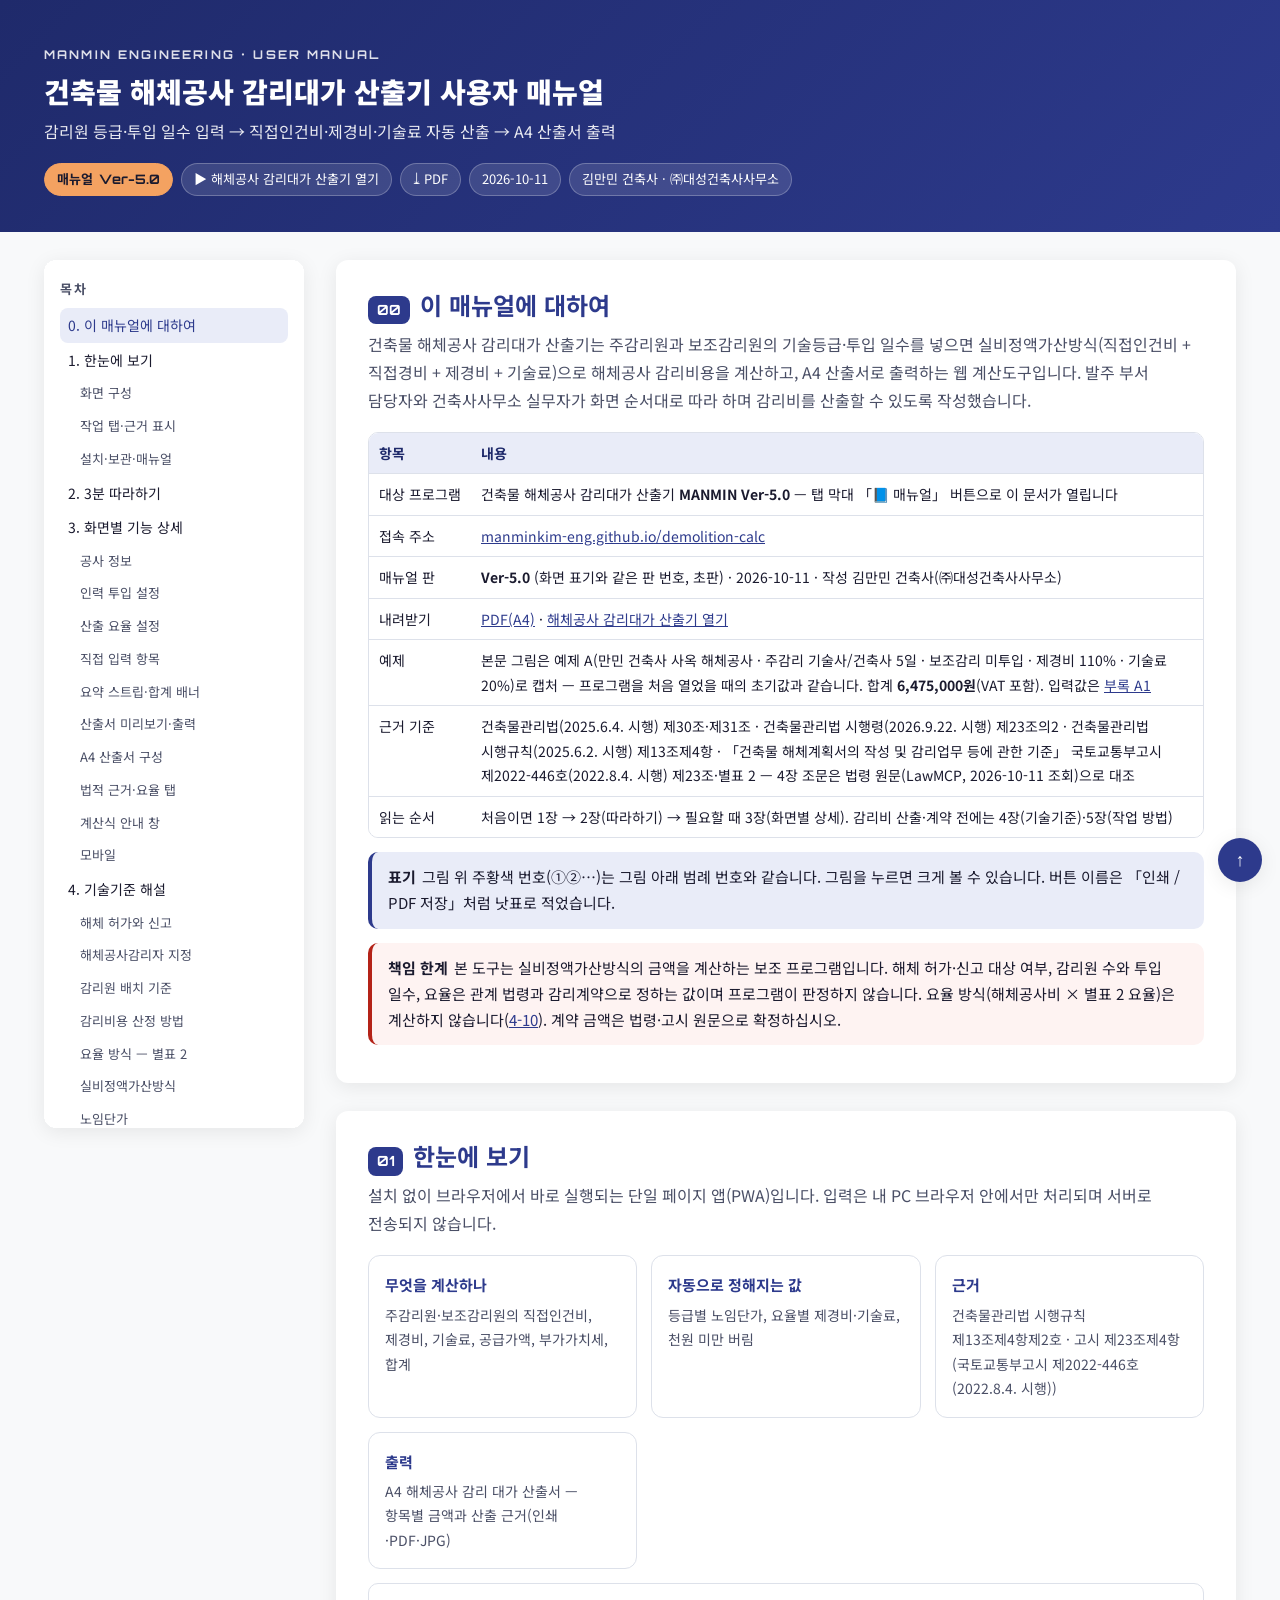
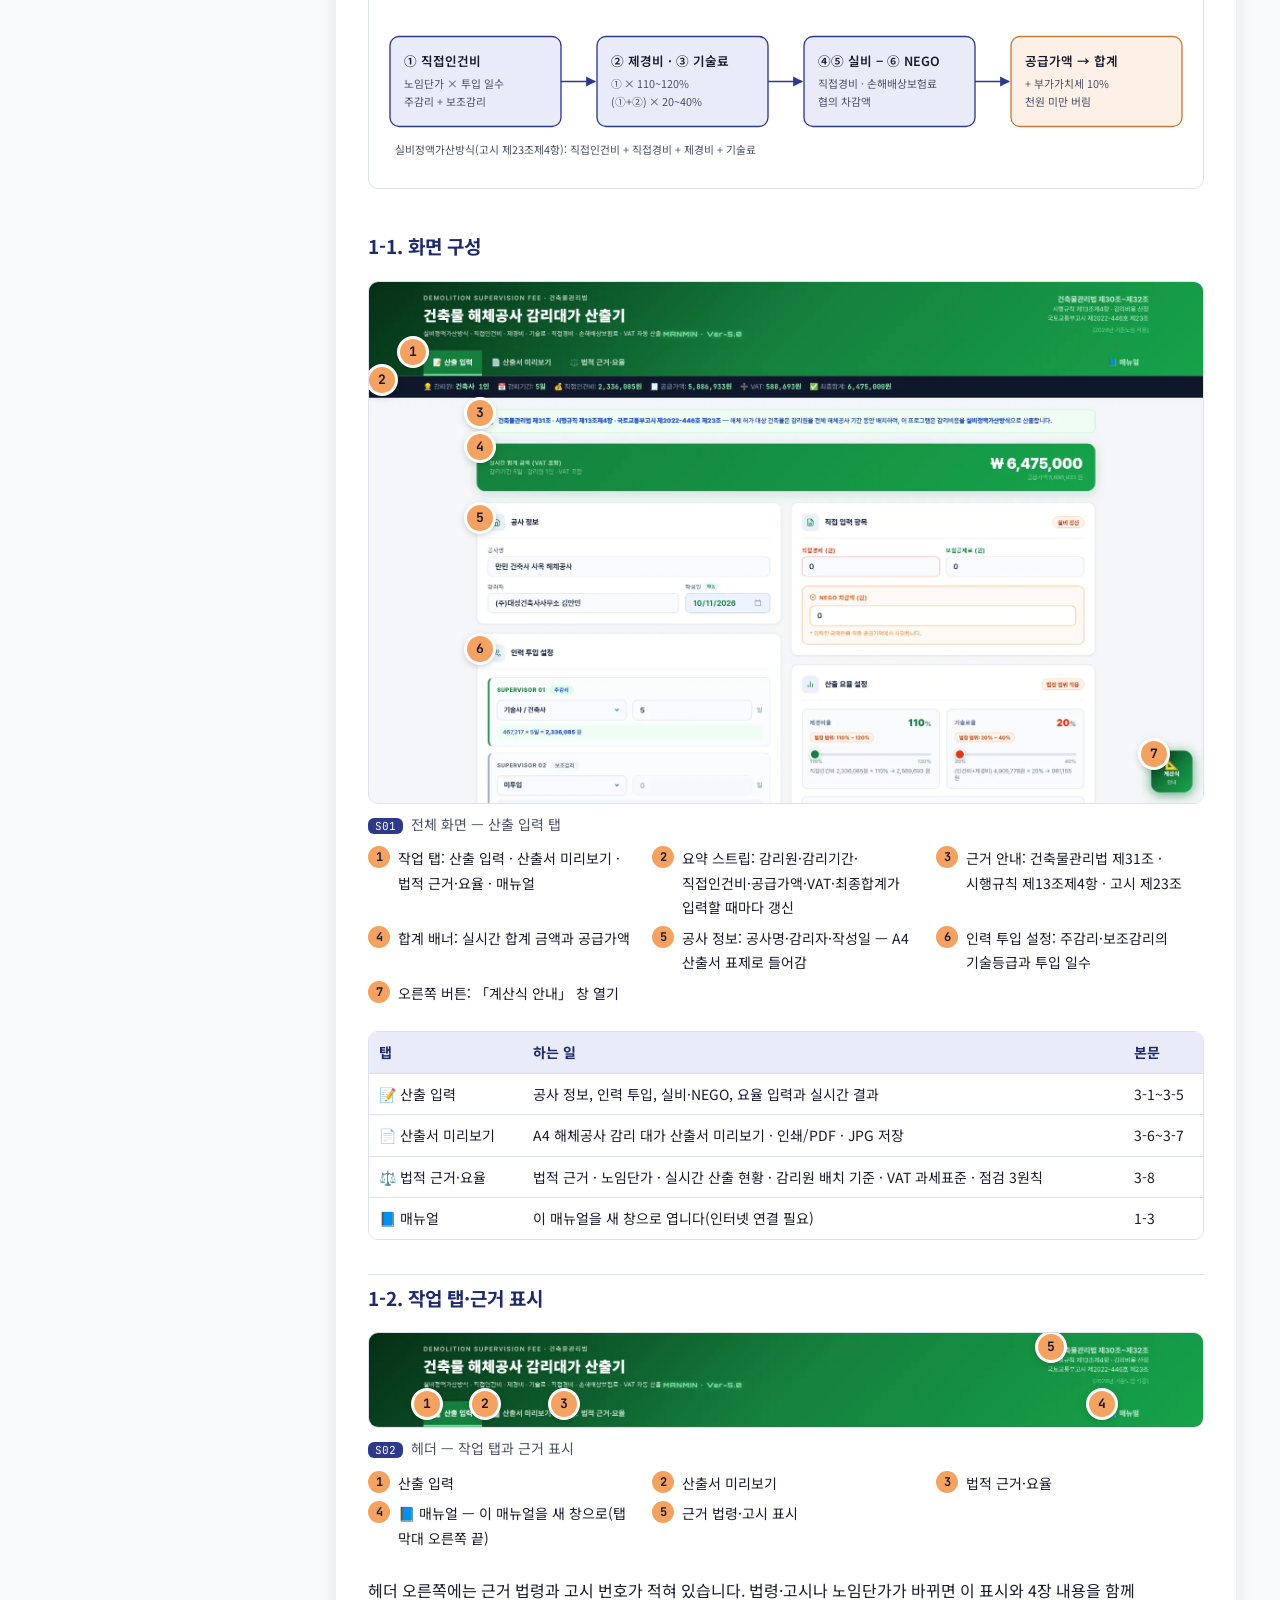
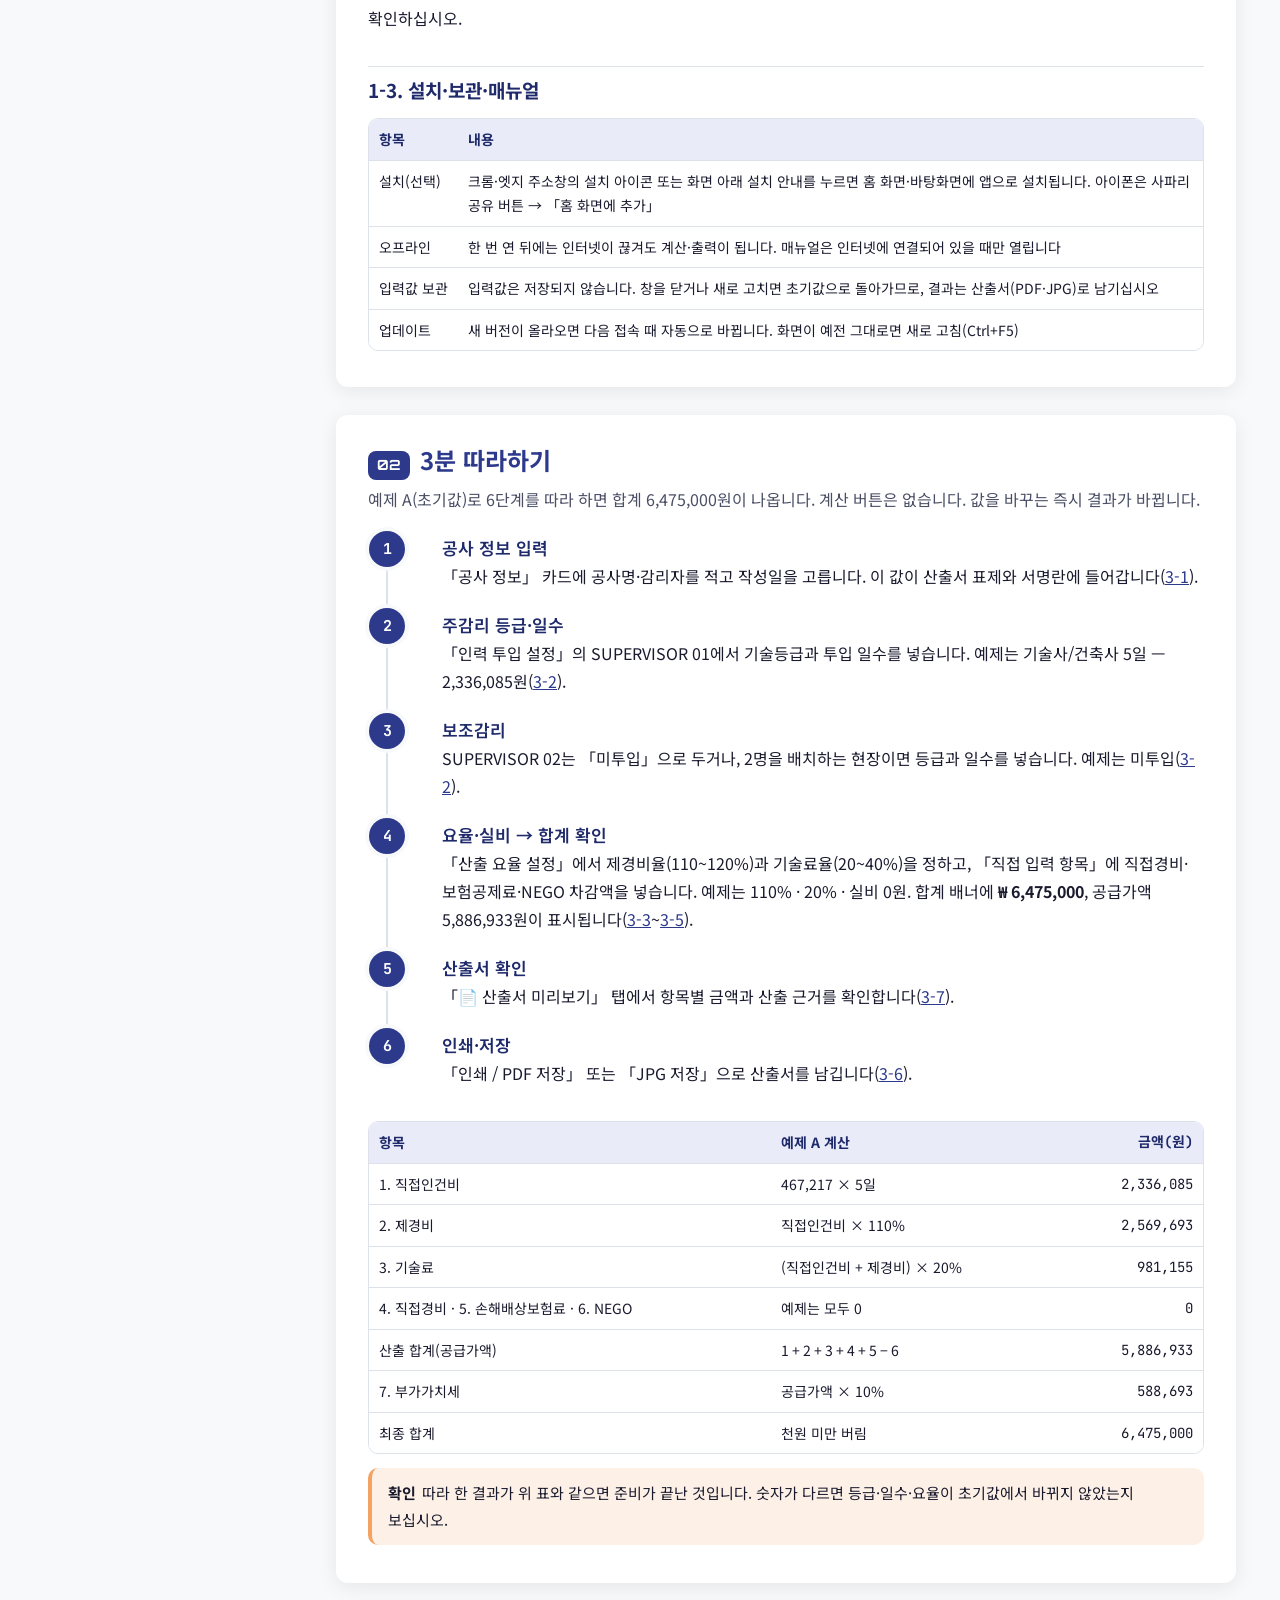
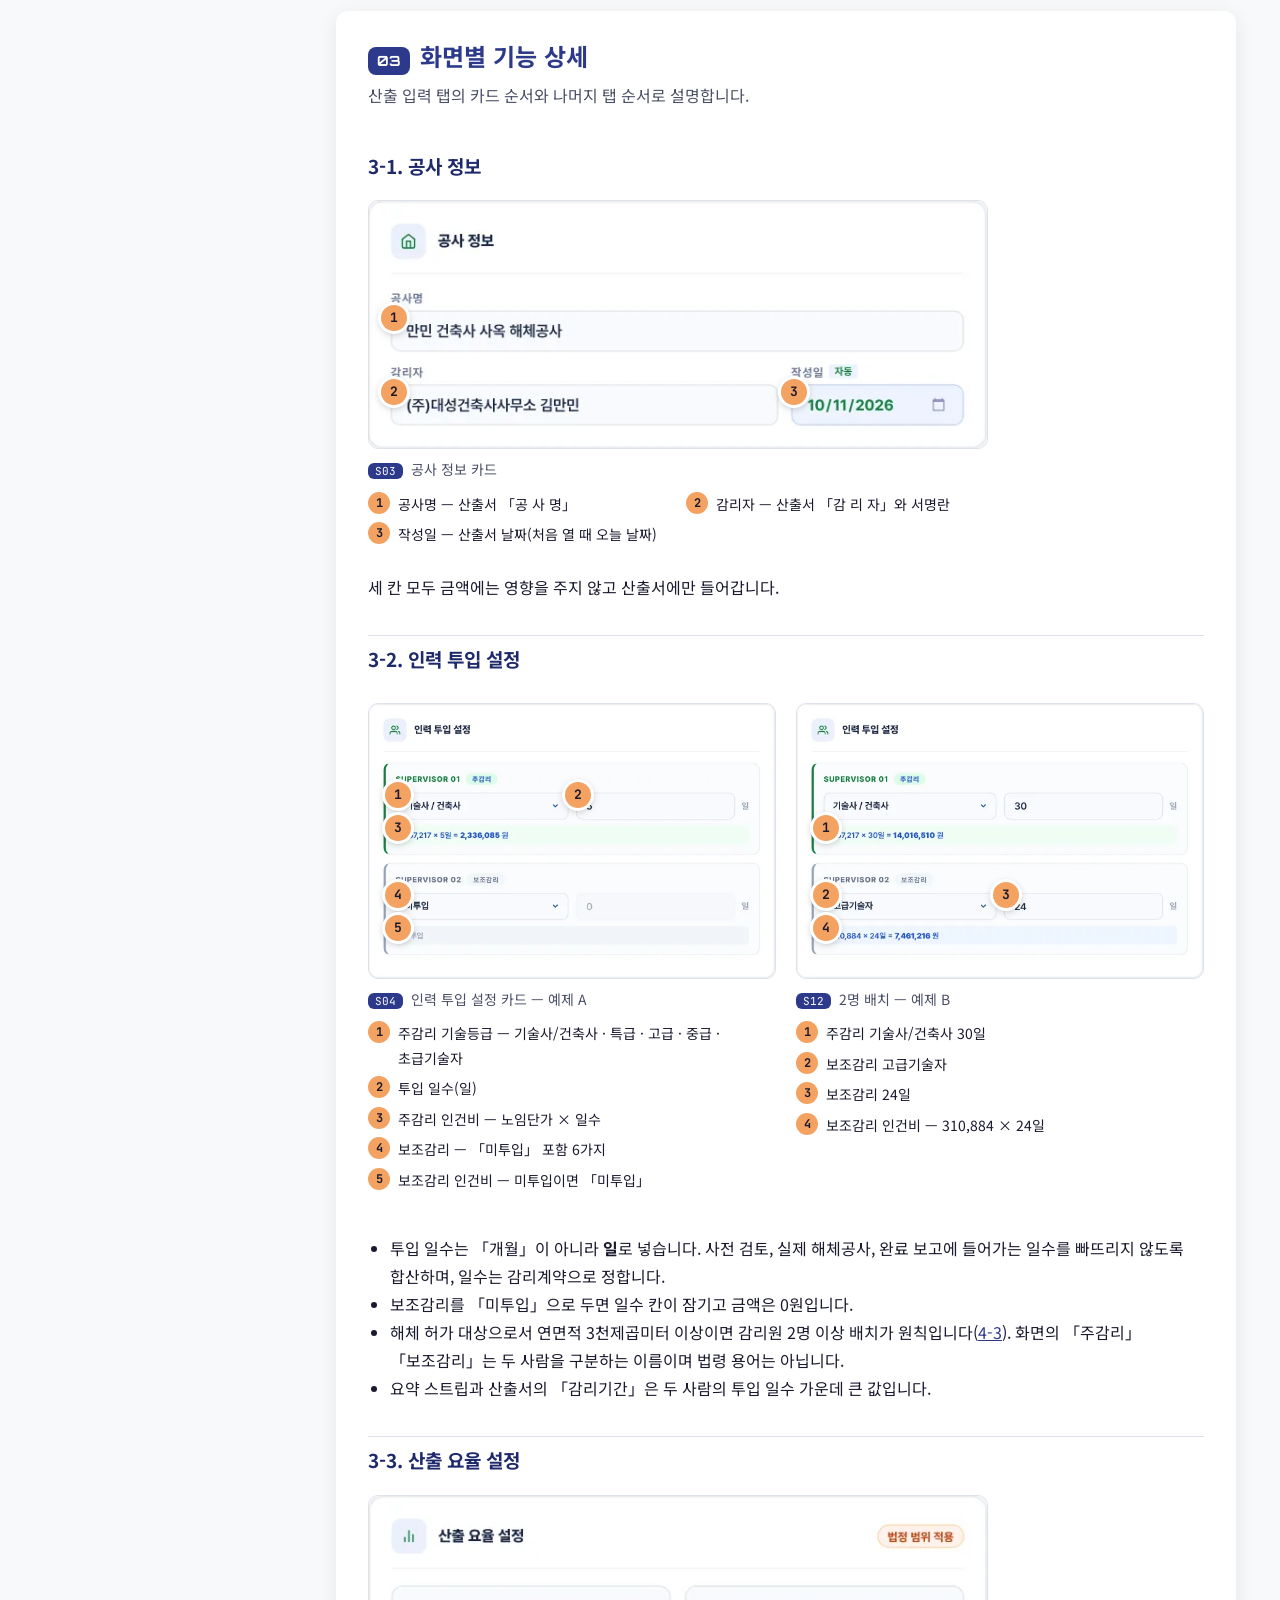
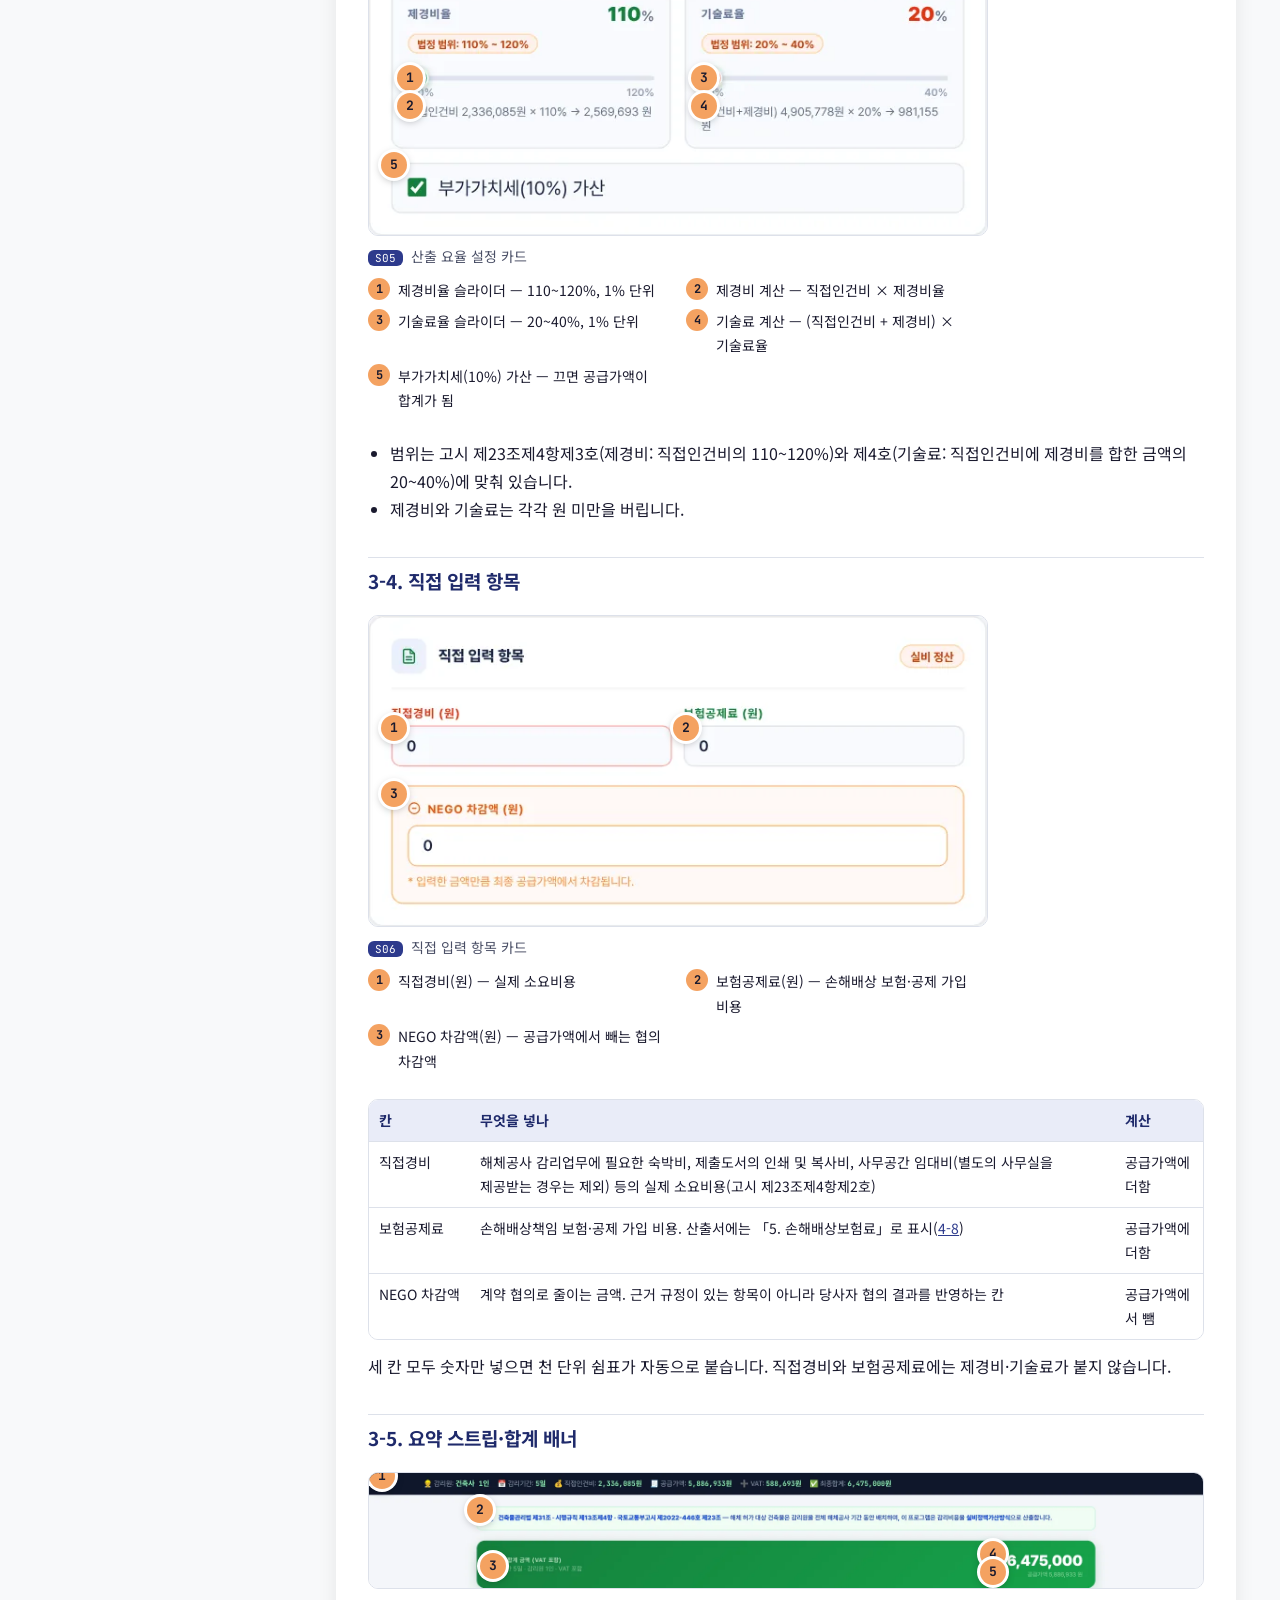
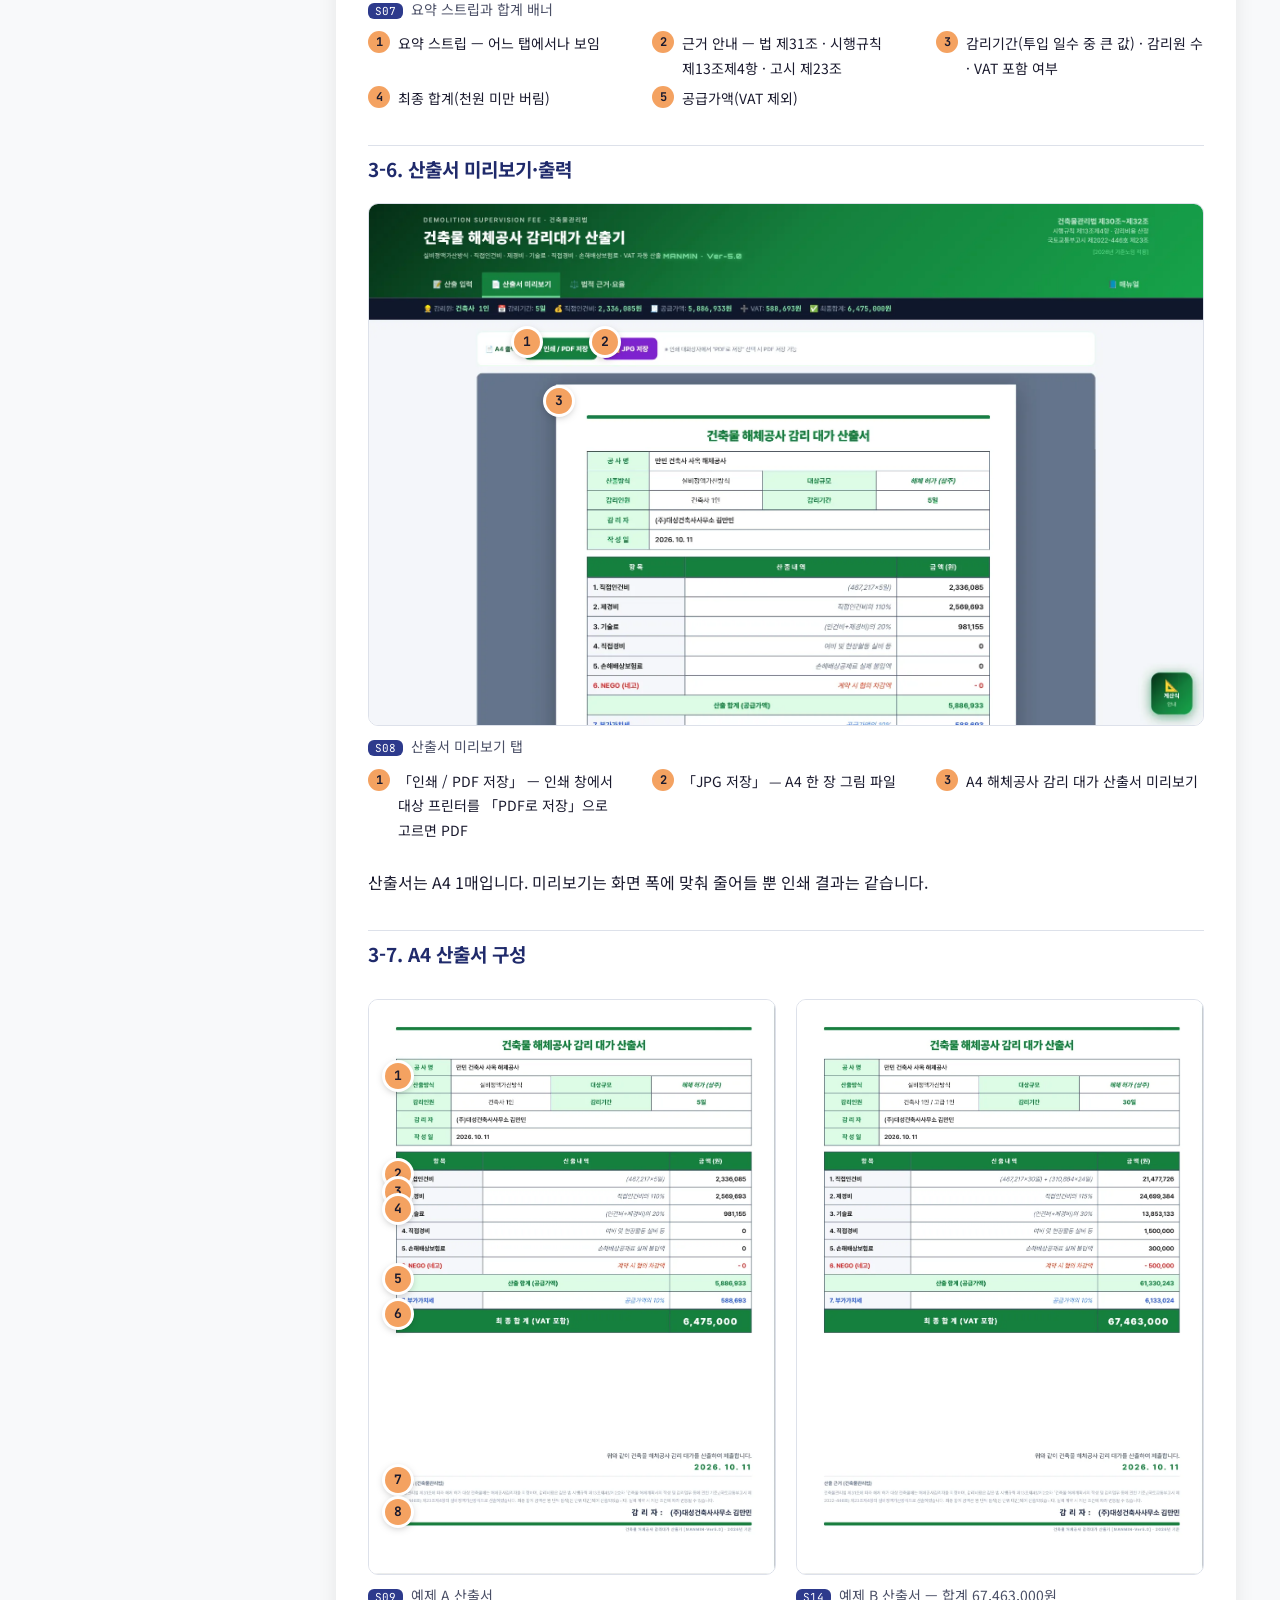
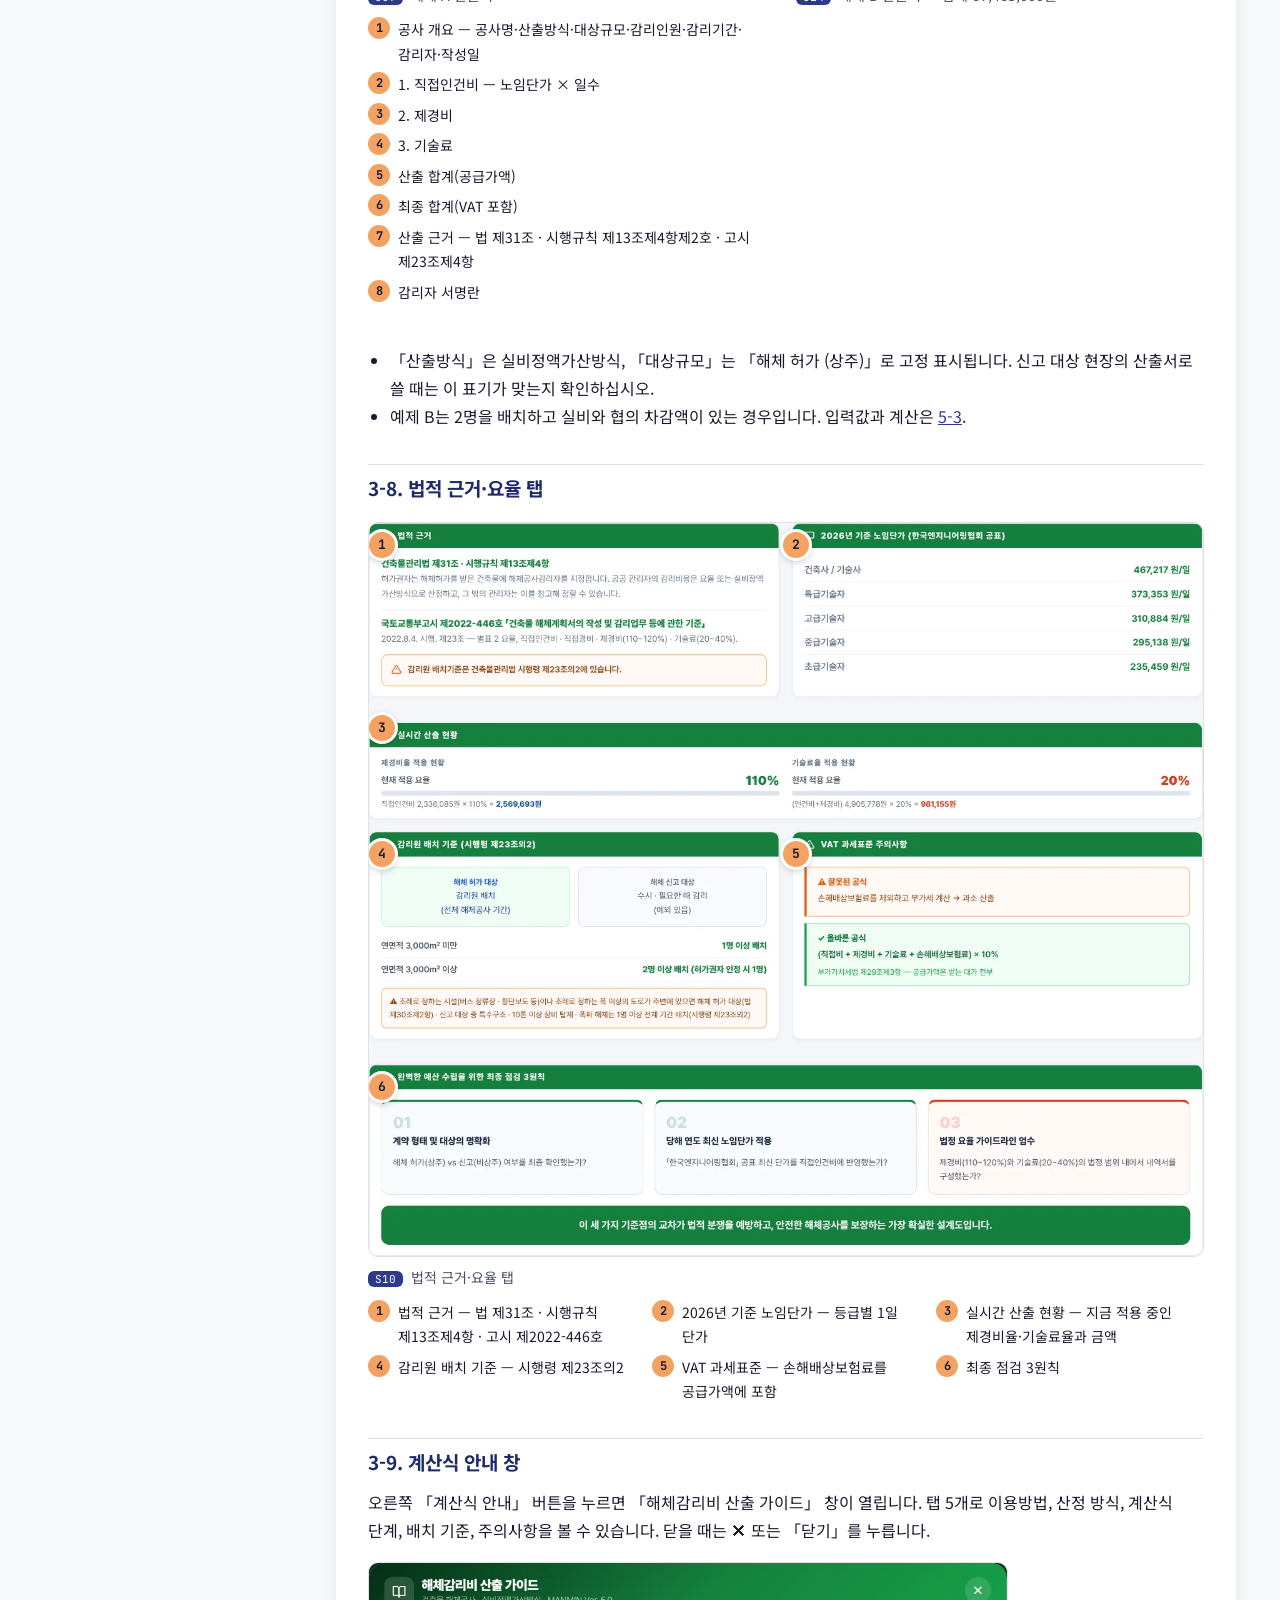
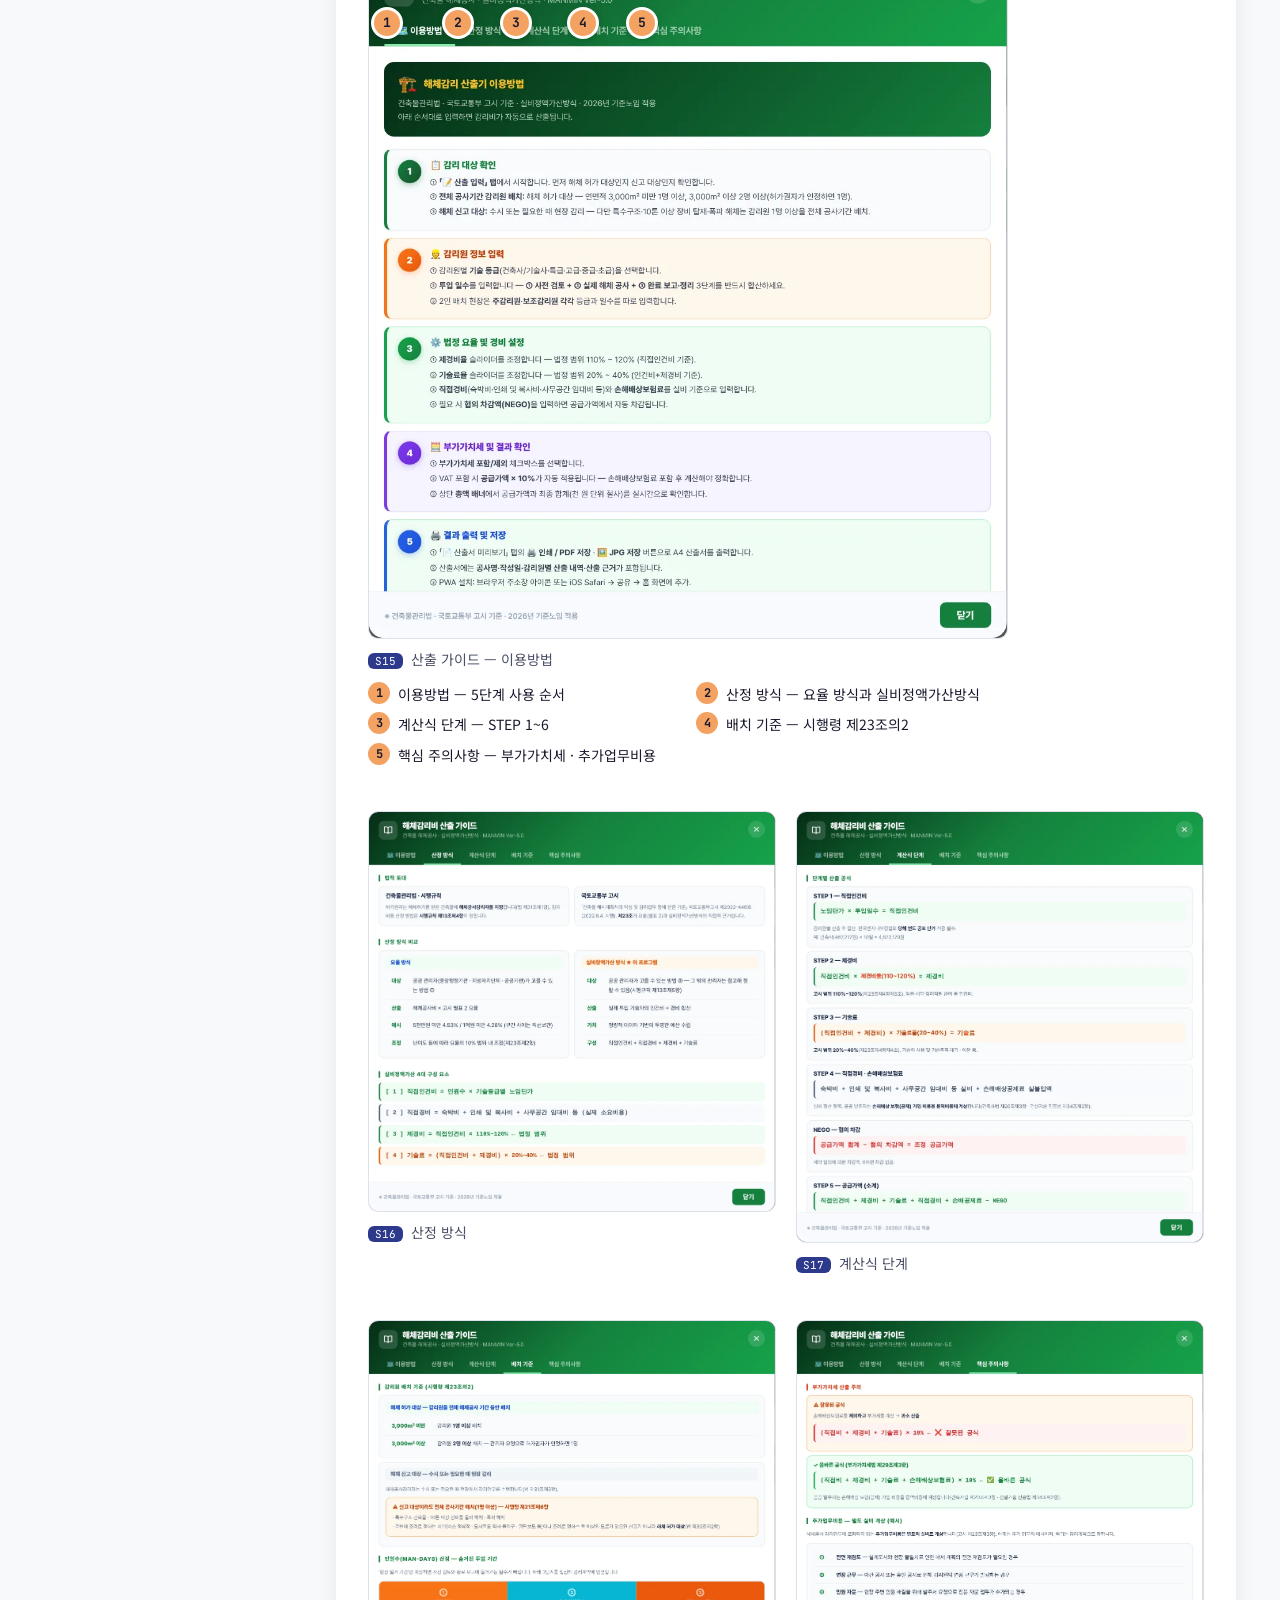
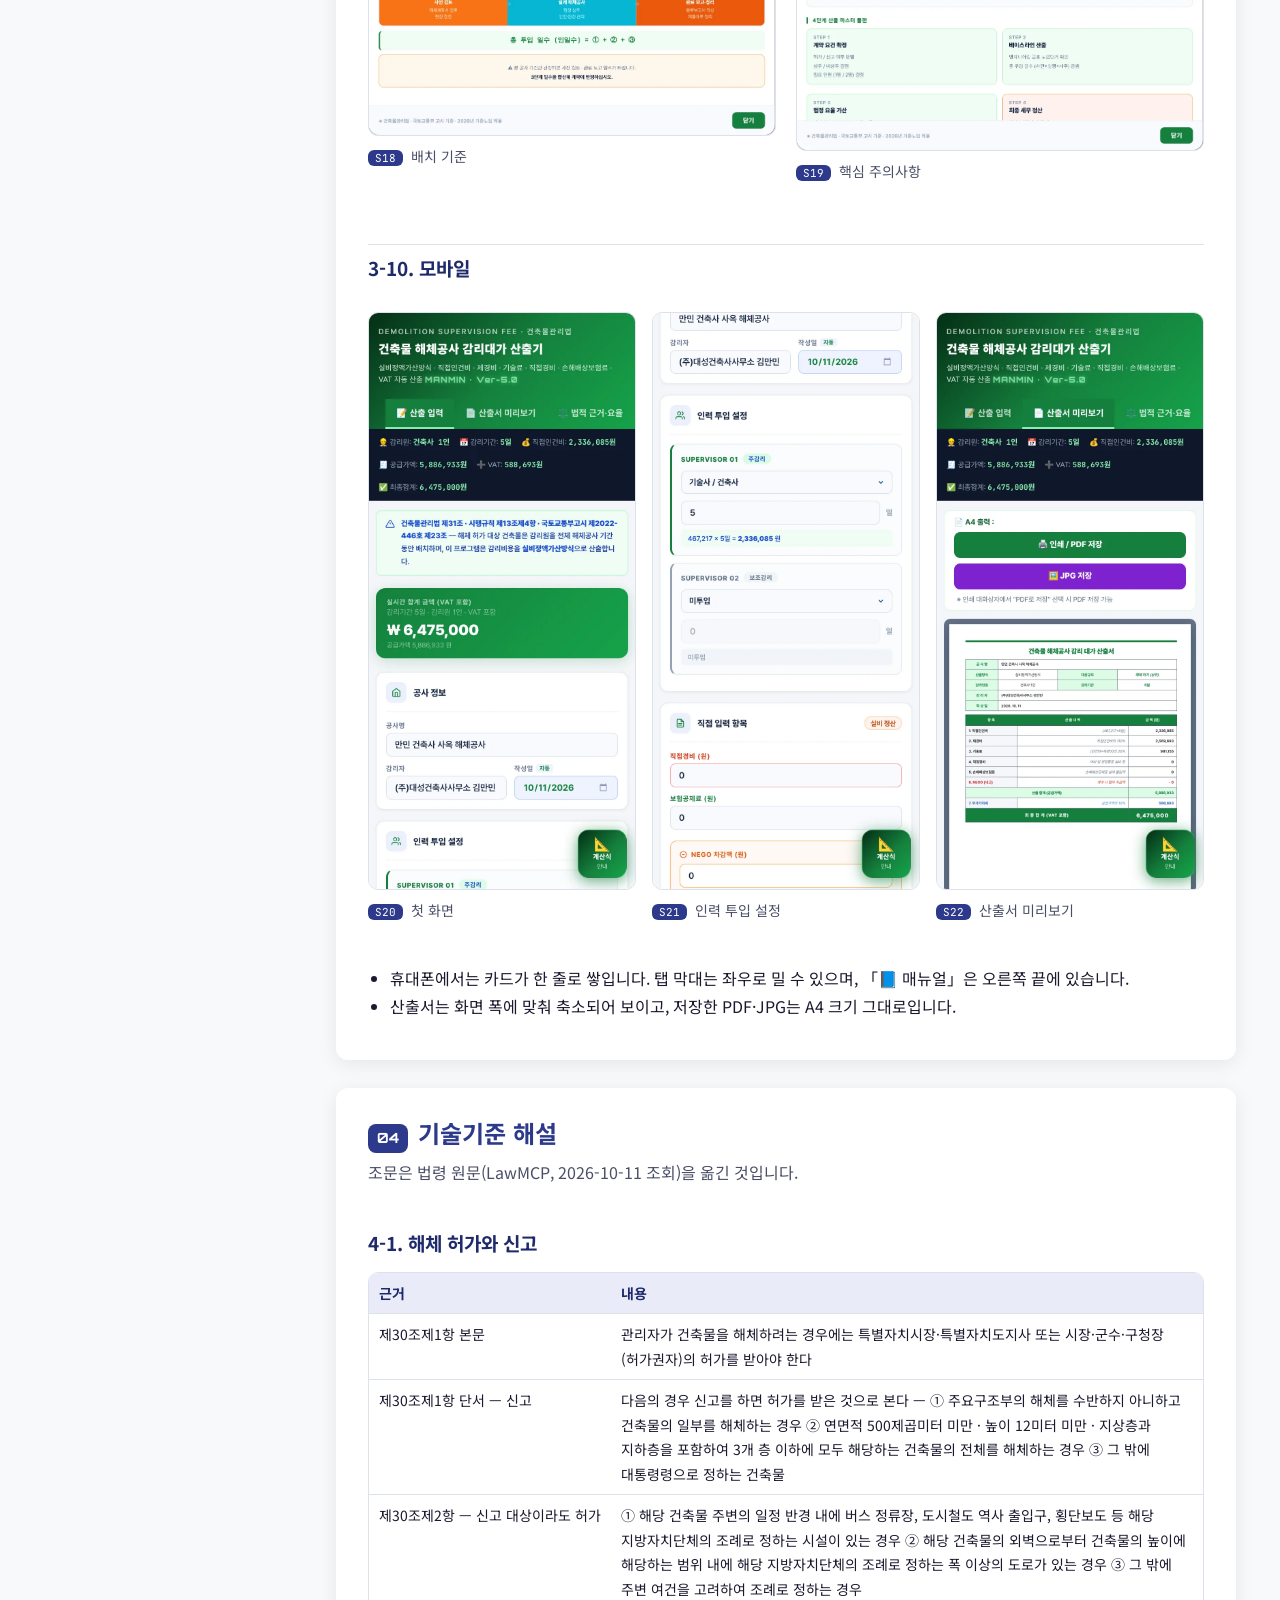
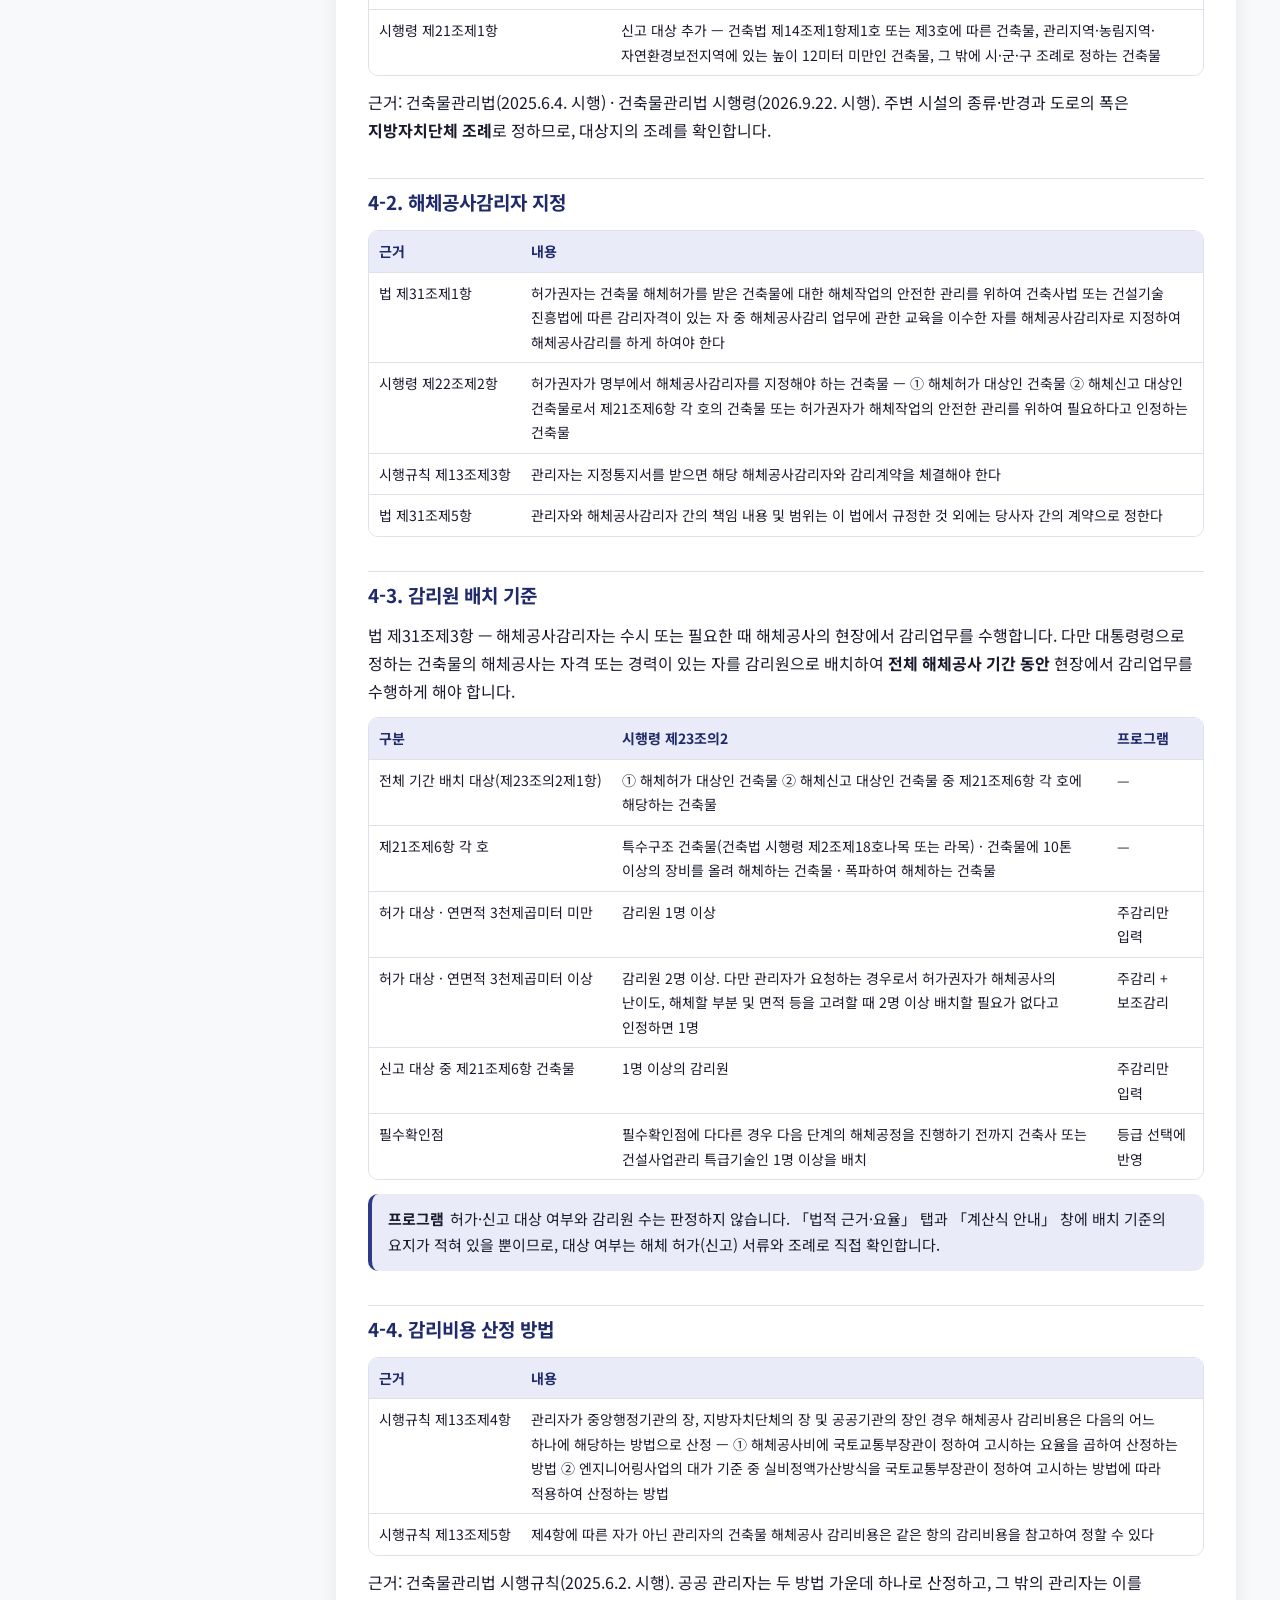
==== manual/index.html @ a41e83ce "v5.0.6: 사용자 매뉴얼 연결 · 근거 표기 정정 · 금액 정수 연산 - 탭 막대 「📘 매뉴얼」 버튼, manual/ (웹 · PDF 32쪽) 추가 - 근거 표기 정정: 감리원" ====
<!doctype html>
<html lang="ko"><head>
<meta charset="utf-8"><meta name="viewport" content="width=device-width,initial-scale=1">
<title>건축물 해체공사 감리대가 산출기 사용자 매뉴얼 Ver-5.0 · MANMIN</title>
<meta name="description" content="건축물 해체공사 감리대가 산출기 MANMIN Ver-5.0 사용자 매뉴얼 — 화면 기능, 기술기준(건축물관리법 제30조·제31조, 시행령 제23조의2, 시행규칙 제13조, 고시 제2022-446호 제23조 실비정액가산방식), 실무 작업 방법">
<meta name="author" content="김만민 건축사 · ㈜대성건축사사무소">
<link rel="preconnect" href="https://fonts.googleapis.com"><link rel="preconnect" href="https://fonts.gstatic.com" crossorigin>
<link rel="stylesheet" href="https://fonts.googleapis.com/css2?family=Noto+Sans+KR:wght@300;400;500;700;900&family=JetBrains+Mono:wght@400;600&family=Orbitron:wght@700;900&display=swap">
<link rel="stylesheet" href="./assets/fonts/manmin-fonts.css">
<style>
:root{
  --navy:#2D3A8C;--navy-d:#1F2A6B;--navy-l:#E9ECF8;--accent:#F4A261;--accent-d:#C97A3A;--accent-l:#FDF1E7;
  --bg:#F8F9FA;--card:#FFFFFF;--text:#1A1A2E;--text2:#4A4F66;--line:#DDE1EA;--ok:#0F766E;--ng:#B42318;
  --r:12px;--pad:24px;--shadow:0 4px 20px rgba(0,0,0,.08);
}
*{box-sizing:border-box}
html{scroll-behavior:smooth;-webkit-text-size-adjust:100%}
body{margin:0;background:var(--bg);color:var(--text);font-family:var(--font-sans);font-size:16px;line-height:1.75;word-break:keep-all;overflow-wrap:anywhere}
a{color:var(--navy)}a:hover{color:var(--accent-d)}
code,kbd,.mono{font-family:var(--font-mono);font-size:.9em}
code{background:var(--navy-l);color:var(--navy-d);padding:1px 6px;border-radius:5px}
kbd{border:1px solid var(--line);border-bottom-width:2px;border-radius:5px;padding:0 6px;background:#fff}
/* 상단 */
.top{background:linear-gradient(135deg,var(--navy-d),var(--navy));color:#fff}
.top-in{max-width:1240px;margin:0 auto;padding:44px 24px 36px}
.eyebrow{font-family:var(--font-brand);font-weight:700;font-size:12px;letter-spacing:.18em;opacity:.85}
.top h1{font-size:28px;font-weight:900;margin:8px 0 6px;line-height:1.35}
.top .sub{opacity:.9;margin:0}
.badges{display:flex;flex-wrap:wrap;gap:8px;margin-top:18px}
.badge{display:inline-flex;align-items:center;gap:6px;background:rgba(255,255,255,.12);border:1px solid rgba(255,255,255,.25);border-radius:999px;padding:4px 12px;font-size:13px}
a.badge{color:#fff;text-decoration:none}a.badge:hover{background:rgba(255,255,255,.24);color:#fff}
.badge.acc{background:var(--accent);border-color:var(--accent);color:#1A1A2E;font-weight:700}
/* 레이아웃 */
.wrap{max-width:1240px;margin:0 auto;padding:28px 24px 80px;display:grid;grid-template-columns:260px minmax(0,1fr);gap:32px}
nav.toc{position:sticky;top:16px;align-self:start;max-height:calc(100vh - 32px);overflow:auto;background:var(--card);border-radius:var(--r);box-shadow:var(--shadow);padding:18px 16px;font-size:14px}
nav.toc h2{font-size:13px;letter-spacing:.12em;color:var(--text2);margin:0 0 8px}
nav.toc ol{list-style:none;margin:0;padding:0}
nav.toc li a{display:block;padding:5px 8px;border-radius:8px;text-decoration:none;color:var(--text)}
nav.toc li a:hover,nav.toc li a.on{background:var(--navy-l);color:var(--navy)}
nav.toc li.sub a{padding-left:20px;font-size:13px;color:var(--text2)}
main{min-width:0}
section.ch{background:var(--card);border-radius:var(--r);box-shadow:var(--shadow);padding:var(--pad) calc(var(--pad) + 8px);margin-bottom:28px}
section.ch>h2{font-size:24px;font-weight:700;color:var(--navy);margin:0 0 4px;display:flex;align-items:baseline;gap:10px}
section.ch>h2 .n{font-family:var(--font-brand);font-weight:700;font-size:14px;color:#fff;background:var(--navy);border-radius:8px;padding:2px 9px}
section.ch>.lead{color:var(--text2);margin:0 0 18px}
h3{font-size:19px;color:var(--navy-d);margin:34px 0 10px;padding-top:6px;border-top:1px solid var(--line)}
h3:first-of-type{border-top:0}
h4{font-size:16px;margin:22px 0 8px}
p{margin:8px 0}
ul,ol{padding-left:22px}
.note,.tip,.warn{border-radius:10px;padding:12px 16px;margin:14px 0;font-size:15px}
.note{background:var(--navy-l);border-left:4px solid var(--navy)}
.tip{background:var(--accent-l);border-left:4px solid var(--accent)}
.warn{background:#FEF3F2;border-left:4px solid var(--ng)}
.note b:first-child,.tip b:first-child,.warn b:first-child{margin-right:6px}
/* 표 */
.tbl{overflow-x:auto;margin:12px 0;border:1px solid var(--line);border-radius:10px}
table{border-collapse:collapse;width:100%;font-size:14px;background:#fff}
th,td{border-bottom:1px solid var(--line);padding:8px 10px;text-align:left;vertical-align:top}
th{background:var(--navy-l);color:var(--navy-d);font-weight:700;white-space:nowrap}
tr:last-child td{border-bottom:0}
td.num,th.num{text-align:right;font-family:var(--font-mono);white-space:nowrap}
.ok{color:var(--ok);font-weight:700}.ng{color:var(--ng);font-weight:700}
/* 그림 */
figure.shot{margin:18px 0 26px}
figure.shot .frame{position:relative;border:1px solid var(--line);border-radius:10px;overflow:hidden;background:#fff;cursor:zoom-in}
figure.shot img{display:block;width:100%;height:auto}
figure.narrow{max-width:420px}
.pin{position:absolute;transform:translate(-50%,-50%);width:26px;height:26px;border-radius:50%;background:var(--accent);color:#1A1A2E;font:700 13px/26px var(--font-mono);text-align:center;box-shadow:0 0 0 3px #fff,0 2px 8px rgba(0,0,0,.35);pointer-events:none}
figcaption{font-size:14px;color:var(--text2);margin-top:8px}
.fno{font-family:var(--font-mono);font-size:11px;background:var(--navy);color:#fff;border-radius:6px;padding:1px 7px;margin-right:8px}
ol.legend{list-style:none;padding:0;margin:10px 0 0;display:grid;grid-template-columns:repeat(auto-fill,minmax(260px,1fr));gap:6px 16px;font-size:14px}
ol.legend li{display:flex;gap:8px;align-items:flex-start}
ol.legend b{flex:0 0 22px;height:22px;border-radius:50%;background:var(--accent);font:700 12px/22px var(--font-mono);text-align:center}
.pair{display:grid;grid-template-columns:1fr 1fr;gap:20px;align-items:start}
/* 단계 */
.steps{counter-reset:st;list-style:none;padding:0;margin:16px 0}
.steps>li{counter-increment:st;position:relative;padding:4px 0 18px 54px;border-left:2px solid var(--line);margin-left:18px}
.steps>li:last-child{border-left-color:transparent}
.steps>li::before{content:counter(st);position:absolute;left:-19px;top:0;width:36px;height:36px;border-radius:50%;background:var(--navy);color:#fff;font:700 15px/36px var(--font-mono);text-align:center;box-shadow:0 0 0 4px var(--bg)}
.steps>li>b.t{display:block;font-size:17px;color:var(--navy-d);margin-bottom:2px}
/* 수식 */
.eq{font-family:var(--font-mono);background:#0F1630;color:#E8ECFF;border-radius:10px;padding:14px 18px;margin:12px 0;overflow-x:auto;font-size:14px;line-height:1.9;white-space:pre}
.eq .c{color:#9AA6D6}
.svgbox{background:#fff;border:1px solid var(--line);border-radius:10px;padding:12px;margin:14px 0;overflow-x:auto}
.svgbox svg{display:block;width:100%;min-width:640px;height:auto}
.cards{display:grid;grid-template-columns:repeat(auto-fill,minmax(220px,1fr));gap:14px;margin:14px 0}
.card{border:1px solid var(--line);border-radius:var(--r);padding:16px;background:#fff}
.card h5{margin:0 0 4px;font-size:15px;color:var(--navy)}
.card p{margin:0;font-size:14px;color:var(--text2)}
footer.foot{max-width:1240px;margin:0 auto;padding:0 24px 40px;color:var(--text2);font-size:13px}
/* 라이트박스 */
#lb{position:fixed;inset:0;background:rgba(10,14,30,.88);display:none;align-items:center;justify-content:center;z-index:99;cursor:zoom-out;padding:16px}
#lb.open{display:flex}#lb img{max-width:100%;max-height:100%;border-radius:8px;background:#fff}
.totop{position:fixed;right:18px;bottom:18px;width:44px;height:44px;border-radius:50%;background:var(--navy);color:#fff;border:0;font-size:18px;box-shadow:var(--shadow);cursor:pointer}
/* 반응형 5단계 */
@media (max-width:1240px){.wrap{grid-template-columns:230px minmax(0,1fr);gap:24px}}
@media (max-width:1024px){.wrap{grid-template-columns:1fr}nav.toc{position:static;max-height:none}nav.toc ol{columns:2}}
@media (max-width:760px){.pair{grid-template-columns:1fr}section.ch{padding:20px 18px}.top h1{font-size:24px}}
@media (max-width:640px){nav.toc ol{columns:1}body{font-size:15px}}
@media (max-width:480px){.wrap,.top-in{padding-left:16px;padding-right:16px}.pin{width:22px;height:22px;font-size:11px;line-height:22px}}
@media (max-width:400px){section.ch>h2{font-size:20px}}
@media (prefers-reduced-motion:reduce){html{scroll-behavior:auto}}
/* A4 인쇄 */
@page{size:A4;margin:14mm 12mm 14mm}
@media print{
  *{-webkit-print-color-adjust:exact;print-color-adjust:exact}
  body{background:#fff;font-size:10.5pt}
  nav.toc,.totop,#lb{display:none!important}
  .wrap{display:block;padding:0}
  section.ch{box-shadow:none;padding:0 0 8mm;margin:0;break-before:page}
  main{padding-bottom:8mm}
  section.ch:first-of-type{break-before:auto}
  figure.shot,.tbl,.eq,.svgbox,.note,.tip,.warn,.steps>li{break-inside:avoid}
  h3,h4{break-after:avoid}
  .top{border-radius:0}
  .pfoot{position:fixed;bottom:0;left:0;right:0;height:6mm;background:#fff;font-size:8pt;color:#666;border-top:1px solid #ccc;padding-top:1.5mm;display:flex;justify-content:space-between}
}
.pfoot{display:none}
@media print{.pfoot{display:flex}}
</style>
</head><body>
<header class="top"><div class="top-in">
<div class="eyebrow">MANMIN ENGINEERING · USER MANUAL</div>
<h1>건축물 해체공사 감리대가 산출기 사용자 매뉴얼</h1>
<p class="sub">감리원 등급·투입 일수 입력 → 직접인건비·제경비·기술료 자동 산출 → A4 산출서 출력</p>
<div class="badges"><span class="badge acc">매뉴얼 <span style="font-family:var(--font-brand)">Ver-5.0</span></span><a class="badge" href="../index.html">▶ 해체공사 감리대가 산출기 열기</a><a class="badge" href="DEMOL_사용자매뉴얼_Ver-5.0.pdf" download>⤓ PDF</a><span class="badge">2026-10-11</span><span class="badge">김만민 건축사 · ㈜대성건축사사무소</span></div>
</div></header>
<div class="wrap"><nav class="toc" aria-label="목차"><h2>목차</h2><ol><li><a href="#ch0">0. 이 매뉴얼에 대하여</a></li><li><a href="#ch1">1. 한눈에 보기</a></li><li class="sub"><a href="#s1-1">화면 구성</a></li><li class="sub"><a href="#s1-2">작업 탭·근거 표시</a></li><li class="sub"><a href="#s1-3">설치·보관·매뉴얼</a></li><li><a href="#ch2">2. 3분 따라하기</a></li><li><a href="#ch3">3. 화면별 기능 상세</a></li><li class="sub"><a href="#s3-1">공사 정보</a></li><li class="sub"><a href="#s3-2">인력 투입 설정</a></li><li class="sub"><a href="#s3-3">산출 요율 설정</a></li><li class="sub"><a href="#s3-4">직접 입력 항목</a></li><li class="sub"><a href="#s3-5">요약 스트립·합계 배너</a></li><li class="sub"><a href="#s3-6">산출서 미리보기·출력</a></li><li class="sub"><a href="#s3-7">A4 산출서 구성</a></li><li class="sub"><a href="#s3-8">법적 근거·요율 탭</a></li><li class="sub"><a href="#s3-9">계산식 안내 창</a></li><li class="sub"><a href="#s3-10">모바일</a></li><li><a href="#ch4">4. 기술기준 해설</a></li><li class="sub"><a href="#s4-1">해체 허가와 신고</a></li><li class="sub"><a href="#s4-2">해체공사감리자 지정</a></li><li class="sub"><a href="#s4-3">감리원 배치 기준</a></li><li class="sub"><a href="#s4-4">감리비용 산정 방법</a></li><li class="sub"><a href="#s4-5">요율 방식 — 별표 2</a></li><li class="sub"><a href="#s4-6">실비정액가산방식</a></li><li class="sub"><a href="#s4-7">노임단가</a></li><li class="sub"><a href="#s4-8">손해배상보험료·부가가치세</a></li><li class="sub"><a href="#s4-9">프로그램의 계산 순서</a></li><li class="sub"><a href="#s4-10">프로그램이 다루지 않는 것</a></li><li class="sub"><a href="#s4-11">적용 시점</a></li><li><a href="#ch5">5. 실무 작업 방법</a></li><li class="sub"><a href="#s5-1">단계별 절차</a></li><li class="sub"><a href="#s5-2">제출 전 확인</a></li><li class="sub"><a href="#s5-3">예제 결과</a></li><li><a href="#ch6">6. 문제 해결·FAQ</a></li><li><a href="#ch7">부록</a></li><li class="sub"><a href="#a1">예제 입력값</a></li><li class="sub"><a href="#a2">버전 변경 내역</a></li><li class="sub"><a href="#a3">용어</a></li></ol></nav><main><style>
#fig-s03_project,#fig-s04_staff,#fig-s05_rate,#fig-s06_direct,#fig-s12_var_staff,#fig-s13_var_rate{max-width:620px}
#fig-s09_a4page,#fig-s14_var_a4page{max-width:560px}
#fig-s15_help_howto,#fig-s16_help_method,#fig-s17_help_formula,#fig-s18_help_deploy,#fig-s19_help_caution{max-width:640px}
.k1 td:first-child,.k1 th:first-child{white-space:nowrap}
.nw{white-space:nowrap}
.tri{display:grid;grid-template-columns:repeat(3,1fr);gap:16px;align-items:start}
@media (max-width:760px){.tri{grid-template-columns:1fr}}
@media print{
  figure.shot{max-width:none!important}
  figure.shot .frame{width:fit-content;max-width:100%}
  figure.shot img{width:auto;height:auto;max-width:100%;max-height:118mm}
  #fig-s09_a4page img,#fig-s14_var_a4page img,#fig-s10_reference img{max-height:150mm}
  #fig-s15_help_howto img,#fig-s16_help_method img,#fig-s17_help_formula img,#fig-s18_help_deploy img,#fig-s19_help_caution img{max-height:130mm}
  figure.narrow img{max-height:105mm}
  .pair{grid-template-columns:1fr 1fr}.tri{grid-template-columns:repeat(3,1fr)}
  .brk .tbl{break-inside:auto}.brk tr{break-inside:avoid}.brk thead{display:table-header-group}
}
</style><section class="ch" id="ch0"><h2><span class="n">00</span>이 매뉴얼에 대하여</h2>
<p class="lead">건축물 해체공사 감리대가 산출기는 주감리원과 보조감리원의 기술등급·투입 일수를 넣으면 실비정액가산방식(직접인건비 + 직접경비 + 제경비 + 기술료)으로 해체공사 감리비용을 계산하고, A4 산출서로 출력하는 웹 계산도구입니다. 발주 부서 담당자와 건축사사무소 실무자가 화면 순서대로 따라 하며 감리비를 산출할 수 있도록 작성했습니다.</p>
<div class="k1"><div class="tbl"><table><thead><tr><th class="">항목</th><th class="">내용</th></tr></thead><tbody><tr><td class="">대상 프로그램</td><td class="">건축물 해체공사 감리대가 산출기 <b>MANMIN Ver-5.0</b> — 탭 막대 「📘 매뉴얼」 버튼으로 이 문서가 열립니다</td></tr><tr><td class="">접속 주소</td><td class=""><a href="https://manminkim-eng.github.io/demolition-calc/" target="_blank" rel="noopener">manminkim-eng.github.io/demolition-calc</a></td></tr><tr><td class="">매뉴얼 판</td><td class=""><b>Ver-5.0</b> (화면 표기와 같은 판 번호, 초판) · 2026-10-11 · 작성 김만민 건축사(㈜대성건축사사무소)</td></tr><tr><td class="">내려받기</td><td class=""><a href="DEMOL_사용자매뉴얼_Ver-5.0.pdf" download>PDF(A4)</a> · <a href="../index.html">해체공사 감리대가 산출기 열기</a></td></tr><tr><td class="">예제</td><td class="">본문 그림은 예제 A(만민 건축사 사옥 해체공사 · 주감리 기술사/건축사 5일 · 보조감리 미투입 · 제경비 110% · 기술료 20%)로 캡처 — 프로그램을 처음 열었을 때의 초기값과 같습니다. 합계 <b>6,475,000원</b>(VAT 포함). 입력값은 <a href="#a1">부록 A1</a></td></tr><tr><td class="">근거 기준</td><td class="">건축물관리법(2025.6.4. 시행) 제30조·제31조 · 건축물관리법 시행령(2026.9.22. 시행) 제23조의2 · 건축물관리법 시행규칙(2025.6.2. 시행) 제13조제4항 · 「건축물 해체계획서의 작성 및 감리업무 등에 관한 기준」 국토교통부고시 제2022-446호(2022.8.4. 시행) 제23조·별표 2 — 4장 조문은 법령 원문(LawMCP, 2026-10-11 조회)으로 대조</td></tr><tr><td class="">읽는 순서</td><td class="">처음이면 1장 → 2장(따라하기) → 필요할 때 3장(화면별 상세). 감리비 산출·계약 전에는 4장(기술기준)·5장(작업 방법)</td></tr></tbody></table></div></div>
<div class="note"><b>표기</b>그림 위 주황색 번호(①②…)는 그림 아래 범례 번호와 같습니다. 그림을 누르면 크게 볼 수 있습니다. 버튼 이름은 「인쇄 / PDF 저장」처럼 낫표로 적었습니다.</div>
<div class="warn"><b>책임 한계</b>본 도구는 실비정액가산방식의 금액을 계산하는 보조 프로그램입니다. 해체 허가·신고 대상 여부, 감리원 수와 투입 일수, 요율은 관계 법령과 감리계약으로 정하는 값이며 프로그램이 판정하지 않습니다. 요율 방식(해체공사비 × 별표 2 요율)은 계산하지 않습니다(<a href="#s4-10">4-10</a>). 계약 금액은 법령·고시 원문으로 확정하십시오.</div>
</section>
<section class="ch" id="ch1"><h2><span class="n">01</span>한눈에 보기</h2>
<p class="lead">설치 없이 브라우저에서 바로 실행되는 단일 페이지 앱(PWA)입니다. 입력은 내 PC 브라우저 안에서만 처리되며 서버로 전송되지 않습니다.</p>
<div class="cards">
<div class="card"><h5>무엇을 계산하나</h5><p>주감리원·보조감리원의 직접인건비, 제경비, 기술료, 공급가액, 부가가치세, 합계</p></div>
<div class="card"><h5>자동으로 정해지는 값</h5><p>등급별 노임단가, 요율별 제경비·기술료, 천원 미만 버림</p></div>
<div class="card"><h5>근거</h5><p>건축물관리법 시행규칙 제13조제4항제2호 · 고시 제23조제4항 (국토교통부고시 제2022-446호(2022.8.4. 시행))</p></div>
<div class="card"><h5>출력</h5><p>A4 해체공사 감리 대가 산출서 — 항목별 금액과 산출 근거(인쇄·PDF·JPG)</p></div>
</div>
<div class="svgbox"><svg viewBox="0 0 900 200" role="img" aria-label="해체공사 감리대가 산출 흐름: 감리원별 등급과 투입 일수로 직접인건비를 구하고, 제경비와 기술료를 더한 뒤 직접경비와 손해배상보험료를 더하고 협의 차감액을 빼 공급가액을 구하며, 부가가치세를 더해 천원 미만을 버린다">
<defs><marker id="ar" viewBox="0 0 10 10" refX="9" refY="5" markerWidth="7" markerHeight="7" orient="auto"><path d="M0,0 L10,5 L0,10 z" fill="#2D3A8C"/></marker></defs>
<style>.b{fill:#E9ECF8;stroke:#2D3A8C;stroke-width:1.5}.o{fill:#FDF1E7;stroke:#C97A3A;stroke-width:1.5}.t{font:600 14px 'Noto Sans KR','Noto Sans KR Local',sans-serif;fill:#1A1A2E}.s{font:12px 'Noto Sans KR','Noto Sans KR Local',sans-serif;fill:#4A4F66}.l{stroke:#2D3A8C;stroke-width:1.6;fill:none;marker-end:url(#ar)}</style>
<rect class="b" x="10" y="45" width="190" height="100" rx="10"/><text class="t" x="26" y="78">① 직접인건비</text><text class="s" x="26" y="102">노임단가 × 투입 일수</text><text class="s" x="26" y="122">주감리 + 보조감리</text>
<rect class="b" x="240" y="45" width="190" height="100" rx="10"/><text class="t" x="256" y="78">② 제경비 · ③ 기술료</text><text class="s" x="256" y="102">① × 110~120%</text><text class="s" x="256" y="122">(①+②) × 20~40%</text>
<rect class="b" x="470" y="45" width="190" height="100" rx="10"/><text class="t" x="486" y="78">④⑤ 실비 − ⑥ NEGO</text><text class="s" x="486" y="102">직접경비 · 손해배상보험료</text><text class="s" x="486" y="122">협의 차감액</text>
<rect class="o" x="700" y="45" width="190" height="100" rx="10"/><text class="t" x="716" y="78">공급가액 → 합계</text><text class="s" x="716" y="102">+ 부가가치세 10%</text><text class="s" x="716" y="122">천원 미만 버림</text>
<path class="l" d="M200,95 L238,95"/><path class="l" d="M430,95 L468,95"/><path class="l" d="M660,95 L698,95"/>
<text class="s" x="16" y="176">실비정액가산방식(고시 제23조제4항): 직접인건비 + 직접경비 + 제경비 + 기술료</text>
</svg></div>
<h3 id="s1-1">1-1. 화면 구성</h3>
<figure class="shot" id="fig-s01_overview"><div class="frame"><img src="images/s01_overview.webp" width="1440" height="900" loading="lazy" alt="전체 화면 — 산출 입력 탭"><span class="pin" style="left:5.26%;top:13.49%">1</span><span class="pin" style="left:1.50%;top:18.82%">2</span><span class="pin" style="left:13.32%;top:25.27%">3</span><span class="pin" style="left:13.32%;top:31.79%">4</span><span class="pin" style="left:13.32%;top:45.32%">5</span><span class="pin" style="left:13.32%;top:70.43%">6</span><span class="pin" style="left:94.15%;top:90.72%">7</span></div><figcaption><span class="fno">S01</span>전체 화면 — 산출 입력 탭</figcaption><ol class="legend"><li><b>1</b><span>작업 탭: 산출 입력 · 산출서 미리보기 · 법적 근거·요율 · 매뉴얼</span></li><li><b>2</b><span>요약 스트립: 감리원·감리기간·직접인건비·공급가액·VAT·최종합계가 입력할 때마다 갱신</span></li><li><b>3</b><span>근거 안내: 건축물관리법 제31조 · 시행규칙 제13조제4항 · 고시 제23조</span></li><li><b>4</b><span>합계 배너: 실시간 합계 금액과 공급가액</span></li><li><b>5</b><span>공사 정보: 공사명·감리자·작성일 — A4 산출서 표제로 들어감</span></li><li><b>6</b><span>인력 투입 설정: 주감리·보조감리의 기술등급과 투입 일수</span></li><li><b>7</b><span>오른쪽 버튼: 「계산식 안내」 창 열기</span></li></ol></figure>
<div class="k1"><div class="tbl"><table><thead><tr><th class="">탭</th><th class="">하는 일</th><th class="">본문</th></tr></thead><tbody><tr><td class="">📝 산출 입력</td><td class="">공사 정보, 인력 투입, 실비·NEGO, 요율 입력과 실시간 결과</td><td class="">3-1~3-5</td></tr><tr><td class="">📄 산출서 미리보기</td><td class="">A4 해체공사 감리 대가 산출서 미리보기 · 인쇄/PDF · JPG 저장</td><td class="">3-6~3-7</td></tr><tr><td class="">⚖️ 법적 근거·요율</td><td class="">법적 근거 · 노임단가 · 실시간 산출 현황 · 감리원 배치 기준 · VAT 과세표준 · 점검 3원칙</td><td class="">3-8</td></tr><tr><td class="">📘 매뉴얼</td><td class="">이 매뉴얼을 새 창으로 엽니다(인터넷 연결 필요)</td><td class="">1-3</td></tr></tbody></table></div></div>
<h3 id="s1-2">1-2. 작업 탭·근거 표시</h3>
<figure class="shot" id="fig-s02_tabs"><div class="frame"><img src="images/s02_tabs.webp" width="1440" height="162" loading="lazy" alt="헤더 — 작업 탭과 근거 표시"><span class="pin" style="left:6.93%;top:75.87%">1</span><span class="pin" style="left:13.94%;top:75.87%">2</span><span class="pin" style="left:23.35%;top:75.87%">3</span><span class="pin" style="left:87.88%;top:75.87%">4</span><span class="pin" style="left:81.75%;top:15.33%">5</span></div><figcaption><span class="fno">S02</span>헤더 — 작업 탭과 근거 표시</figcaption><ol class="legend"><li><b>1</b><span>산출 입력</span></li><li><b>2</b><span>산출서 미리보기</span></li><li><b>3</b><span>법적 근거·요율</span></li><li><b>4</b><span>📘 매뉴얼 — 이 매뉴얼을 새 창으로(탭 막대 오른쪽 끝)</span></li><li><b>5</b><span>근거 법령·고시 표시</span></li></ol></figure>
<p>헤더 오른쪽에는 근거 법령과 고시 번호가 적혀 있습니다. 법령·고시나 노임단가가 바뀌면 이 표시와 4장 내용을 함께 확인하십시오.</p>
<h3 id="s1-3">1-3. 설치·보관·매뉴얼</h3>
<div class="k1"><div class="tbl"><table><thead><tr><th class="">항목</th><th class="">내용</th></tr></thead><tbody><tr><td class="">설치(선택)</td><td class="">크롬·엣지 주소창의 설치 아이콘 또는 화면 아래 설치 안내를 누르면 홈 화면·바탕화면에 앱으로 설치됩니다. 아이폰은 사파리 공유 버튼 → 「홈 화면에 추가」</td></tr><tr><td class="">오프라인</td><td class="">한 번 연 뒤에는 인터넷이 끊겨도 계산·출력이 됩니다. 매뉴얼은 인터넷에 연결되어 있을 때만 열립니다</td></tr><tr><td class="">입력값 보관</td><td class="">입력값은 저장되지 않습니다. 창을 닫거나 새로 고치면 초기값으로 돌아가므로, 결과는 산출서(PDF·JPG)로 남기십시오</td></tr><tr><td class="">업데이트</td><td class="">새 버전이 올라오면 다음 접속 때 자동으로 바뀝니다. 화면이 예전 그대로면 새로 고침(Ctrl+F5)</td></tr></tbody></table></div></div>
</section>
<section class="ch" id="ch2"><h2><span class="n">02</span>3분 따라하기</h2>
<p class="lead">예제 A(초기값)로 6단계를 따라 하면 합계 6,475,000원이 나옵니다. 계산 버튼은 없습니다. 값을 바꾸는 즉시 결과가 바뀝니다.</p>
<ol class="steps">
<li><b class="t">공사 정보 입력</b>「공사 정보」 카드에 공사명·감리자를 적고 작성일을 고릅니다. 이 값이 산출서 표제와 서명란에 들어갑니다(<a href="#s3-1">3-1</a>).</li>
<li><b class="t">주감리 등급·일수</b>「인력 투입 설정」의 SUPERVISOR 01에서 기술등급과 투입 일수를 넣습니다. 예제는 기술사/건축사 5일 — 2,336,085원(<a href="#s3-2">3-2</a>).</li>
<li><b class="t">보조감리</b>SUPERVISOR 02는 「미투입」으로 두거나, 2명을 배치하는 현장이면 등급과 일수를 넣습니다. 예제는 미투입(<a href="#s3-2">3-2</a>).</li>
<li><b class="t">요율·실비 → 합계 확인</b>「산출 요율 설정」에서 제경비율(110~120%)과 기술료율(20~40%)을 정하고, 「직접 입력 항목」에 직접경비·보험공제료·NEGO 차감액을 넣습니다. 예제는 110% · 20% · 실비 0원. 합계 배너에 <b>₩ 6,475,000</b>, 공급가액 5,886,933원이 표시됩니다(<a href="#s3-3">3-3</a>~<a href="#s3-5">3-5</a>).</li>
<li><b class="t">산출서 확인</b>「📄 산출서 미리보기」 탭에서 항목별 금액과 산출 근거를 확인합니다(<a href="#s3-7">3-7</a>).</li>
<li><b class="t">인쇄·저장</b>「인쇄 / PDF 저장」 또는 「JPG 저장」으로 산출서를 남깁니다(<a href="#s3-6">3-6</a>).</li>
</ol>
<div class="tbl"><table><thead><tr><th class="">항목</th><th class="">예제 A 계산</th><th class="num">금액(원)</th></tr></thead><tbody><tr><td class="">1. 직접인건비</td><td class="">467,217 × 5일</td><td class="num">2,336,085</td></tr><tr><td class="">2. 제경비</td><td class="">직접인건비 × 110%</td><td class="num">2,569,693</td></tr><tr><td class="">3. 기술료</td><td class="">(직접인건비 + 제경비) × 20%</td><td class="num">981,155</td></tr><tr><td class="">4. 직접경비 · 5. 손해배상보험료 · 6. NEGO</td><td class="">예제는 모두 0</td><td class="num">0</td></tr><tr><td class="">산출 합계(공급가액)</td><td class="">1 + 2 + 3 + 4 + 5 − 6</td><td class="num">5,886,933</td></tr><tr><td class="">7. 부가가치세</td><td class="">공급가액 × 10%</td><td class="num">588,693</td></tr><tr><td class="">최종 합계</td><td class="">천원 미만 버림</td><td class="num">6,475,000</td></tr></tbody></table></div>
<div class="tip"><b>확인</b>따라 한 결과가 위 표와 같으면 준비가 끝난 것입니다. 숫자가 다르면 등급·일수·요율이 초기값에서 바뀌지 않았는지 보십시오.</div>
</section>
<section class="ch" id="ch3"><h2><span class="n">03</span>화면별 기능 상세</h2>
<p class="lead">산출 입력 탭의 카드 순서와 나머지 탭 순서로 설명합니다.</p>
<h3 id="s3-1">3-1. 공사 정보</h3>
<figure class="shot" id="fig-s03_project"><div class="frame"><img src="images/s03_project.webp" width="526" height="210" loading="lazy" alt="공사 정보 카드"><span class="pin" style="left:4.01%;top:47.29%">1</span><span class="pin" style="left:4.01%;top:77.29%">2</span><span class="pin" style="left:68.84%;top:77.29%">3</span></div><figcaption><span class="fno">S03</span>공사 정보 카드</figcaption><ol class="legend"><li><b>1</b><span>공사명 — 산출서 「공 사 명」</span></li><li><b>2</b><span>감리자 — 산출서 「감 리 자」와 서명란</span></li><li><b>3</b><span>작성일 — 산출서 날짜(처음 열 때 오늘 날짜)</span></li></ol></figure>
<p>세 칸 모두 금액에는 영향을 주지 않고 산출서에만 들어갑니다.</p>
<h3 id="s3-2">3-2. 인력 투입 설정</h3>
<div class="pair"><div>
<figure class="shot" id="fig-s04_staff"><div class="frame"><img src="images/s04_staff.webp" width="526" height="355" loading="lazy" alt="인력 투입 설정 카드 — 예제 A"><span class="pin" style="left:7.05%;top:33.19%">1</span><span class="pin" style="left:51.54%;top:33.19%">2</span><span class="pin" style="left:7.05%;top:45.31%">3</span><span class="pin" style="left:7.05%;top:69.81%">4</span><span class="pin" style="left:7.05%;top:81.93%">5</span></div><figcaption><span class="fno">S04</span>인력 투입 설정 카드 — 예제 A</figcaption><ol class="legend"><li><b>1</b><span>주감리 기술등급 — 기술사/건축사 · 특급 · 고급 · 중급 · 초급기술자</span></li><li><b>2</b><span>투입 일수(일)</span></li><li><b>3</b><span>주감리 인건비 — 노임단가 × 일수</span></li><li><b>4</b><span>보조감리 — 「미투입」 포함 6가지</span></li><li><b>5</b><span>보조감리 인건비 — 미투입이면 「미투입」</span></li></ol></figure>
</div><div>
<figure class="shot" id="fig-s12_var_staff"><div class="frame"><img src="images/s12_var_staff.webp" width="526" height="355" loading="lazy" alt="2명 배치 — 예제 B"><span class="pin" style="left:7.05%;top:45.31%">1</span><span class="pin" style="left:7.05%;top:69.81%">2</span><span class="pin" style="left:51.54%;top:69.81%">3</span><span class="pin" style="left:7.05%;top:81.93%">4</span></div><figcaption><span class="fno">S12</span>2명 배치 — 예제 B</figcaption><ol class="legend"><li><b>1</b><span>주감리 기술사/건축사 30일</span></li><li><b>2</b><span>보조감리 고급기술자</span></li><li><b>3</b><span>보조감리 24일</span></li><li><b>4</b><span>보조감리 인건비 — 310,884 × 24일</span></li></ol></figure>
</div></div>
<ul>
<li>투입 일수는 「개월」이 아니라 <b>일</b>로 넣습니다. 사전 검토, 실제 해체공사, 완료 보고에 들어가는 일수를 빠뜨리지 않도록 합산하며, 일수는 감리계약으로 정합니다.</li>
<li>보조감리를 「미투입」으로 두면 일수 칸이 잠기고 금액은 0원입니다.</li>
<li>해체 허가 대상으로서 연면적 3천제곱미터 이상이면 감리원 2명 이상 배치가 원칙입니다(<a href="#s4-3">4-3</a>). 화면의 「주감리」「보조감리」는 두 사람을 구분하는 이름이며 법령 용어는 아닙니다.</li>
<li>요약 스트립과 산출서의 「감리기간」은 두 사람의 투입 일수 가운데 큰 값입니다.</li>
</ul>
<h3 id="s3-3">3-3. 산출 요율 설정</h3>
<figure class="shot" id="fig-s05_rate"><div class="frame"><img src="images/s05_rate.webp" width="526" height="289" loading="lazy" alt="산출 요율 설정 카드"><span class="pin" style="left:6.67%;top:53.74%">1</span><span class="pin" style="left:6.67%;top:62.05%">2</span><span class="pin" style="left:54.20%;top:53.74%">3</span><span class="pin" style="left:54.20%;top:62.05%">4</span><span class="pin" style="left:4.01%;top:79.35%">5</span></div><figcaption><span class="fno">S05</span>산출 요율 설정 카드</figcaption><ol class="legend"><li><b>1</b><span>제경비율 슬라이더 — 110~120%, 1% 단위</span></li><li><b>2</b><span>제경비 계산 — 직접인건비 × 제경비율</span></li><li><b>3</b><span>기술료율 슬라이더 — 20~40%, 1% 단위</span></li><li><b>4</b><span>기술료 계산 — (직접인건비 + 제경비) × 기술료율</span></li><li><b>5</b><span>부가가치세(10%) 가산 — 끄면 공급가액이 합계가 됨</span></li></ol></figure>
<ul><li>범위는 고시 제23조제4항제3호(제경비: 직접인건비의 110~120%)와 제4호(기술료: 직접인건비에 제경비를 합한 금액의 20~40%)에 맞춰 있습니다.</li>
<li>제경비와 기술료는 각각 원 미만을 버립니다.</li></ul>
<h3 id="s3-4">3-4. 직접 입력 항목</h3>
<figure class="shot" id="fig-s06_direct"><div class="frame"><img src="images/s06_direct.webp" width="526" height="264" loading="lazy" alt="직접 입력 항목 카드"><span class="pin" style="left:4.01%;top:36.03%">1</span><span class="pin" style="left:51.35%;top:36.03%">2</span><span class="pin" style="left:4.01%;top:57.55%">3</span></div><figcaption><span class="fno">S06</span>직접 입력 항목 카드</figcaption><ol class="legend"><li><b>1</b><span>직접경비(원) — 실제 소요비용</span></li><li><b>2</b><span>보험공제료(원) — 손해배상 보험·공제 가입 비용</span></li><li><b>3</b><span>NEGO 차감액(원) — 공급가액에서 빼는 협의 차감액</span></li></ol></figure>
<div class="k1"><div class="tbl"><table><thead><tr><th class="">칸</th><th class="">무엇을 넣나</th><th class="">계산</th></tr></thead><tbody><tr><td class="">직접경비</td><td class="">해체공사 감리업무에 필요한 숙박비, 제출도서의 인쇄 및 복사비, 사무공간 임대비(별도의 사무실을 제공받는 경우는 제외) 등의 실제 소요비용(고시 제23조제4항제2호)</td><td class="">공급가액에 더함</td></tr><tr><td class="">보험공제료</td><td class="">손해배상책임 보험·공제 가입 비용. 산출서에는 「5. 손해배상보험료」로 표시(<a href="#s4-8">4-8</a>)</td><td class="">공급가액에 더함</td></tr><tr><td class="">NEGO 차감액</td><td class="">계약 협의로 줄이는 금액. 근거 규정이 있는 항목이 아니라 당사자 협의 결과를 반영하는 칸</td><td class="">공급가액에서 뺌</td></tr></tbody></table></div></div>
<p>세 칸 모두 숫자만 넣으면 천 단위 쉼표가 자동으로 붙습니다. 직접경비와 보험공제료에는 제경비·기술료가 붙지 않습니다.</p>
<h3 id="s3-5">3-5. 요약 스트립·합계 배너</h3>
<figure class="shot" id="fig-s07_banner"><div class="frame"><img src="images/s07_banner.webp" width="1440" height="199" loading="lazy" alt="요약 스트립과 합계 배너"><span class="pin" style="left:1.50%;top:3.00%">1</span><span class="pin" style="left:13.32%;top:32.19%">2</span><span class="pin" style="left:14.84%;top:80.67%">3</span><span class="pin" style="left:74.88%;top:70.79%">4</span><span class="pin" style="left:74.88%;top:85.70%">5</span></div><figcaption><span class="fno">S07</span>요약 스트립과 합계 배너</figcaption><ol class="legend"><li><b>1</b><span>요약 스트립 — 어느 탭에서나 보임</span></li><li><b>2</b><span>근거 안내 — 법 제31조 · 시행규칙 제13조제4항 · 고시 제23조</span></li><li><b>3</b><span>감리기간(투입 일수 중 큰 값) · 감리원 수 · VAT 포함 여부</span></li><li><b>4</b><span>최종 합계(천원 미만 버림)</span></li><li><b>5</b><span>공급가액(VAT 제외)</span></li></ol></figure>
<h3 id="s3-6">3-6. 산출서 미리보기·출력</h3>
<figure class="shot" id="fig-s08_a4"><div class="frame"><img src="images/s08_a4.webp" width="1440" height="900" loading="lazy" alt="산출서 미리보기 탭"><span class="pin" style="left:18.98%;top:26.49%">1</span><span class="pin" style="left:28.33%;top:26.49%">2</span><span class="pin" style="left:22.83%;top:37.69%">3</span></div><figcaption><span class="fno">S08</span>산출서 미리보기 탭</figcaption><ol class="legend"><li><b>1</b><span>「인쇄 / PDF 저장」 — 인쇄 창에서 대상 프린터를 「PDF로 저장」으로 고르면 PDF</span></li><li><b>2</b><span>「JPG 저장」 — A4 한 장 그림 파일</span></li><li><b>3</b><span>A4 해체공사 감리 대가 산출서 미리보기</span></li></ol></figure>
<p>산출서는 A4 1매입니다. 미리보기는 화면 폭에 맞춰 줄어들 뿐 인쇄 결과는 같습니다.</p>
<h3 id="s3-7">3-7. A4 산출서 구성</h3>
<div class="pair"><div>
<figure class="shot" id="fig-s09_a4page"><div class="frame"><img src="images/s09_a4page.webp" width="794" height="1123" loading="lazy" alt="예제 A 산출서"><span class="pin" style="left:7.08%;top:13.24%">1</span><span class="pin" style="left:7.08%;top:30.45%">2</span><span class="pin" style="left:7.08%;top:33.48%">3</span><span class="pin" style="left:7.08%;top:36.51%">4</span><span class="pin" style="left:7.08%;top:48.62%">5</span><span class="pin" style="left:7.08%;top:54.67%">6</span><span class="pin" style="left:7.08%;top:83.70%">7</span><span class="pin" style="left:7.08%;top:89.31%">8</span></div><figcaption><span class="fno">S09</span>예제 A 산출서</figcaption><ol class="legend"><li><b>1</b><span>공사 개요 — 공사명·산출방식·대상규모·감리인원·감리기간·감리자·작성일</span></li><li><b>2</b><span>1. 직접인건비 — 노임단가 × 일수</span></li><li><b>3</b><span>2. 제경비</span></li><li><b>4</b><span>3. 기술료</span></li><li><b>5</b><span>산출 합계(공급가액)</span></li><li><b>6</b><span>최종 합계(VAT 포함)</span></li><li><b>7</b><span>산출 근거 — 법 제31조 · 시행규칙 제13조제4항제2호 · 고시 제23조제4항</span></li><li><b>8</b><span>감리자 서명란</span></li></ol></figure>
</div><div>
<figure class="shot" id="fig-s14_var_a4page"><div class="frame"><img src="images/s14_var_a4page.webp" width="794" height="1123" loading="lazy" alt="예제 B 산출서 — 합계 67,463,000원"></div><figcaption><span class="fno">S14</span>예제 B 산출서 — 합계 67,463,000원</figcaption></figure>
</div></div>
<ul><li>「산출방식」은 실비정액가산방식, 「대상규모」는 「해체 허가 (상주)」로 고정 표시됩니다. 신고 대상 현장의 산출서로 쓸 때는 이 표기가 맞는지 확인하십시오.</li>
<li>예제 B는 2명을 배치하고 실비와 협의 차감액이 있는 경우입니다. 입력값과 계산은 <a href="#s5-3">5-3</a>.</li></ul>
<h3 id="s3-8">3-8. 법적 근거·요율 탭</h3>
<figure class="shot" id="fig-s10_reference"><div class="frame"><img src="images/s10_reference.webp" width="1068" height="938" loading="lazy" alt="법적 근거·요율 탭"><span class="pin" style="left:1.50%;top:3.00%">1</span><span class="pin" style="left:51.15%;top:3.00%">2</span><span class="pin" style="left:1.50%;top:27.96%">3</span><span class="pin" style="left:1.50%;top:45.08%">4</span><span class="pin" style="left:51.15%;top:45.08%">5</span><span class="pin" style="left:1.50%;top:76.87%">6</span></div><figcaption><span class="fno">S10</span>법적 근거·요율 탭</figcaption><ol class="legend"><li><b>1</b><span>법적 근거 — 법 제31조 · 시행규칙 제13조제4항 · 고시 제2022-446호</span></li><li><b>2</b><span>2026년 기준 노임단가 — 등급별 1일 단가</span></li><li><b>3</b><span>실시간 산출 현황 — 지금 적용 중인 제경비율·기술료율과 금액</span></li><li><b>4</b><span>감리원 배치 기준 — 시행령 제23조의2</span></li><li><b>5</b><span>VAT 과세표준 — 손해배상보험료를 공급가액에 포함</span></li><li><b>6</b><span>최종 점검 3원칙</span></li></ol></figure>
<h3 id="s3-9">3-9. 계산식 안내 창</h3>
<p>오른쪽 「계산식 안내」 버튼을 누르면 「해체감리비 산출 가이드」 창이 열립니다. 탭 5개로 이용방법, 산정 방식, 계산식 단계, 배치 기준, 주의사항을 볼 수 있습니다. 닫을 때는 ✕ 또는 「닫기」를 누릅니다.</p>
<figure class="shot" id="fig-s15_help_howto"><div class="frame"><img src="images/s15_help_howto.webp" width="820" height="868" loading="lazy" alt="산출 가이드 — 이용방법"><span class="pin" style="left:2.84%;top:8.86%">1</span><span class="pin" style="left:13.88%;top:8.86%">2</span><span class="pin" style="left:23.10%;top:8.86%">3</span><span class="pin" style="left:33.58%;top:8.86%">4</span><span class="pin" style="left:42.81%;top:8.86%">5</span></div><figcaption><span class="fno">S15</span>산출 가이드 — 이용방법</figcaption><ol class="legend"><li><b>1</b><span>이용방법 — 5단계 사용 순서</span></li><li><b>2</b><span>산정 방식 — 요율 방식과 실비정액가산방식</span></li><li><b>3</b><span>계산식 단계 — STEP 1~6</span></li><li><b>4</b><span>배치 기준 — 시행령 제23조의2</span></li><li><b>5</b><span>핵심 주의사항 — 부가가치세 · 추가업무비용</span></li></ol></figure>
<div class="pair"><div><figure class="shot" id="fig-s16_help_method"><div class="frame"><img src="images/s16_help_method.webp" width="820" height="805" loading="lazy" alt="산정 방식"></div><figcaption><span class="fno">S16</span>산정 방식</figcaption></figure></div><div><figure class="shot" id="fig-s17_help_formula"><div class="frame"><img src="images/s17_help_formula.webp" width="820" height="868" loading="lazy" alt="계산식 단계"></div><figcaption><span class="fno">S17</span>계산식 단계</figcaption></figure></div></div>
<div class="pair"><div><figure class="shot" id="fig-s18_help_deploy"><div class="frame"><img src="images/s18_help_deploy.webp" width="820" height="836" loading="lazy" alt="배치 기준"></div><figcaption><span class="fno">S18</span>배치 기준</figcaption></figure></div><div><figure class="shot" id="fig-s19_help_caution"><div class="frame"><img src="images/s19_help_caution.webp" width="820" height="868" loading="lazy" alt="핵심 주의사항"></div><figcaption><span class="fno">S19</span>핵심 주의사항</figcaption></figure></div></div>
<h3 id="s3-10">3-10. 모바일</h3>
<div class="tri"><div><figure class="shot narrow" id="fig-s20_mobile_main"><div class="frame"><img src="images/s20_mobile_main.webp" width="390" height="844" loading="lazy" alt="첫 화면"></div><figcaption><span class="fno">S20</span>첫 화면</figcaption></figure></div><div><figure class="shot narrow" id="fig-s21_mobile_input"><div class="frame"><img src="images/s21_mobile_input.webp" width="390" height="844" loading="lazy" alt="인력 투입 설정"></div><figcaption><span class="fno">S21</span>인력 투입 설정</figcaption></figure></div><div><figure class="shot narrow" id="fig-s22_mobile_a4"><div class="frame"><img src="images/s22_mobile_a4.webp" width="390" height="844" loading="lazy" alt="산출서 미리보기"></div><figcaption><span class="fno">S22</span>산출서 미리보기</figcaption></figure></div></div>
<ul><li>휴대폰에서는 카드가 한 줄로 쌓입니다. 탭 막대는 좌우로 밀 수 있으며, 「📘 매뉴얼」은 오른쪽 끝에 있습니다.</li><li>산출서는 화면 폭에 맞춰 축소되어 보이고, 저장한 PDF·JPG는 A4 크기 그대로입니다.</li></ul>
</section>
<section class="ch" id="ch4"><h2><span class="n">04</span>기술기준 해설</h2>
<p class="lead">조문은 법령 원문(LawMCP, 2026-10-11 조회)을 옮긴 것입니다.</p>
<h3 id="s4-1">4-1. 해체 허가와 신고</h3>
<div class="brk"><div class="k1"><div class="tbl"><table><thead><tr><th class="">근거</th><th class="">내용</th></tr></thead><tbody><tr><td class="">제30조제1항 본문</td><td class="">관리자가 건축물을 해체하려는 경우에는 특별자치시장·특별자치도지사 또는 시장·군수·구청장(허가권자)의 허가를 받아야 한다</td></tr><tr><td class="">제30조제1항 단서 — 신고</td><td class="">다음의 경우 신고를 하면 허가를 받은 것으로 본다 — ① 주요구조부의 해체를 수반하지 아니하고 건축물의 일부를 해체하는 경우 ② 연면적 500제곱미터 미만 · 높이 12미터 미만 · 지상층과 지하층을 포함하여 3개 층 이하에 모두 해당하는 건축물의 전체를 해체하는 경우 ③ 그 밖에 대통령령으로 정하는 건축물</td></tr><tr><td class="">제30조제2항 — 신고 대상이라도 허가</td><td class="">① 해당 건축물 주변의 일정 반경 내에 버스 정류장, 도시철도 역사 출입구, 횡단보도 등 해당 지방자치단체의 조례로 정하는 시설이 있는 경우 ② 해당 건축물의 외벽으로부터 건축물의 높이에 해당하는 범위 내에 해당 지방자치단체의 조례로 정하는 폭 이상의 도로가 있는 경우 ③ 그 밖에 주변 여건을 고려하여 조례로 정하는 경우</td></tr><tr><td class="">시행령 제21조제1항</td><td class="">신고 대상 추가 — 건축법 제14조제1항제1호 또는 제3호에 따른 건축물, 관리지역·농림지역·자연환경보전지역에 있는 높이 12미터 미만인 건축물, 그 밖에 시·군·구 조례로 정하는 건축물</td></tr></tbody></table></div></div></div>
<p>근거: 건축물관리법(2025.6.4. 시행) · 건축물관리법 시행령(2026.9.22. 시행). 주변 시설의 종류·반경과 도로의 폭은 <b>지방자치단체 조례</b>로 정하므로, 대상지의 조례를 확인합니다.</p>
<h3 id="s4-2">4-2. 해체공사감리자 지정</h3>
<div class="brk"><div class="k1"><div class="tbl"><table><thead><tr><th class="">근거</th><th class="">내용</th></tr></thead><tbody><tr><td class="">법 제31조제1항</td><td class="">허가권자는 건축물 해체허가를 받은 건축물에 대한 해체작업의 안전한 관리를 위하여 건축사법 또는 건설기술 진흥법에 따른 감리자격이 있는 자 중 해체공사감리 업무에 관한 교육을 이수한 자를 해체공사감리자로 지정하여 해체공사감리를 하게 하여야 한다</td></tr><tr><td class="">시행령 제22조제2항</td><td class="">허가권자가 명부에서 해체공사감리자를 지정해야 하는 건축물 — ① 해체허가 대상인 건축물 ② 해체신고 대상인 건축물로서 제21조제6항 각 호의 건축물 또는 허가권자가 해체작업의 안전한 관리를 위하여 필요하다고 인정하는 건축물</td></tr><tr><td class="">시행규칙 제13조제3항</td><td class="">관리자는 지정통지서를 받으면 해당 해체공사감리자와 감리계약을 체결해야 한다</td></tr><tr><td class="">법 제31조제5항</td><td class="">관리자와 해체공사감리자 간의 책임 내용 및 범위는 이 법에서 규정한 것 외에는 당사자 간의 계약으로 정한다</td></tr></tbody></table></div></div></div>
<h3 id="s4-3">4-3. 감리원 배치 기준</h3>
<p>법 제31조제3항 — 해체공사감리자는 수시 또는 필요한 때 해체공사의 현장에서 감리업무를 수행합니다. 다만 대통령령으로 정하는 건축물의 해체공사는 자격 또는 경력이 있는 자를 감리원으로 배치하여 <b>전체 해체공사 기간 동안</b> 현장에서 감리업무를 수행하게 해야 합니다.</p>
<div class="brk"><div class="k1"><div class="tbl"><table><thead><tr><th class="">구분</th><th class="">시행령 제23조의2</th><th class="">프로그램</th></tr></thead><tbody><tr><td class="">전체 기간 배치 대상(제23조의2제1항)</td><td class="">① 해체허가 대상인 건축물 ② 해체신고 대상인 건축물 중 제21조제6항 각 호에 해당하는 건축물</td><td class="">—</td></tr><tr><td class="">제21조제6항 각 호</td><td class="">특수구조 건축물(건축법 시행령 제2조제18호나목 또는 라목) · 건축물에 10톤 이상의 장비를 올려 해체하는 건축물 · 폭파하여 해체하는 건축물</td><td class="">—</td></tr><tr><td class="">허가 대상 · 연면적 3천제곱미터 미만</td><td class="">감리원 1명 이상</td><td class="">주감리만 입력</td></tr><tr><td class="">허가 대상 · 연면적 3천제곱미터 이상</td><td class="">감리원 2명 이상. 다만 관리자가 요청하는 경우로서 허가권자가 해체공사의 난이도, 해체할 부분 및 면적 등을 고려할 때 2명 이상 배치할 필요가 없다고 인정하면 1명</td><td class="">주감리 + 보조감리</td></tr><tr><td class="">신고 대상 중 제21조제6항 건축물</td><td class="">1명 이상의 감리원</td><td class="">주감리만 입력</td></tr><tr><td class="">필수확인점</td><td class="">필수확인점에 다다른 경우 다음 단계의 해체공정을 진행하기 전까지 건축사 또는 건설사업관리 특급기술인 1명 이상을 배치</td><td class="">등급 선택에 반영</td></tr></tbody></table></div></div></div>
<div class="note"><b>프로그램</b>허가·신고 대상 여부와 감리원 수는 판정하지 않습니다. 「법적 근거·요율」 탭과 「계산식 안내」 창에 배치 기준의 요지가 적혀 있을 뿐이므로, 대상 여부는 해체 허가(신고) 서류와 조례로 직접 확인합니다.</div>
<h3 id="s4-4">4-4. 감리비용 산정 방법</h3>
<div class="k1"><div class="tbl"><table><thead><tr><th class="">근거</th><th class="">내용</th></tr></thead><tbody><tr><td class="">시행규칙 제13조제4항</td><td class="">관리자가 중앙행정기관의 장, 지방자치단체의 장 및 공공기관의 장인 경우 해체공사 감리비용은 다음의 어느 하나에 해당하는 방법으로 산정 — ① 해체공사비에 국토교통부장관이 정하여 고시하는 요율을 곱하여 산정하는 방법 ② 엔지니어링사업의 대가 기준 중 실비정액가산방식을 국토교통부장관이 정하여 고시하는 방법에 따라 적용하여 산정하는 방법</td></tr><tr><td class="">시행규칙 제13조제5항</td><td class="">제4항에 따른 자가 아닌 관리자의 건축물 해체공사 감리비용은 같은 항의 감리비용을 참고하여 정할 수 있다</td></tr></tbody></table></div></div>
<p>근거: 건축물관리법 시행규칙(2025.6.2. 시행). 공공 관리자는 두 방법 가운데 하나로 산정하고, 그 밖의 관리자는 이를 참고합니다. 감리 방식(상주·비상주)에 따라 산정 방법을 나누는 규정은 없습니다. 이 프로그램은 <b>② 실비정액가산방식</b>을 계산합니다.</p>
<h3 id="s4-5">4-5. 요율 방식 — 별표 2</h3>
<p>고시 제23조제1항 — 요율은 별표 2에 따른 공공발주사업의 해체공사비에 대한 요율을 말합니다. 제2항 — 해체공사의 난이도 등에 따라 요율의 10% 범위 내에서 조정할 수 있습니다. 제3항 — 요율방식을 적용할 경우라도 해체공사 업무에 포함되지 않는 추가업무비용은 별도의 실비로 계상합니다.</p>
<div class="brk"><div class="tbl"><table><thead><tr><th class="">해체공사비</th><th class="num">요율(%)</th></tr></thead><tbody><tr><td class="">5천만원 미만</td><td class="num">4.53</td></tr><tr><td class="">5천만원 이상 1억원 미만</td><td class="num">4.28</td></tr><tr><td class="">1억원 이상 2억원 미만</td><td class="num">3.39</td></tr><tr><td class="">2억원 이상 3억원 미만</td><td class="num">3.09</td></tr><tr><td class="">3억원 이상 5억원 미만</td><td class="num">2.84</td></tr><tr><td class="">5억원 이상 10억원 미만</td><td class="num">2.49</td></tr><tr><td class="">10억원 이상 20억원 미만</td><td class="num">2.30</td></tr><tr><td class="">20억원 이상 30억원 미만</td><td class="num">2.22</td></tr><tr><td class="">30억원 이상 50억원 미만</td><td class="num">2.18</td></tr><tr><td class="">50억원 이상 100억원 미만</td><td class="num">2.12</td></tr><tr><td class="">100억원 이상 200억원 미만</td><td class="num">2.06</td></tr><tr><td class="">200억원 이상 300억원 미만</td><td class="num">2.03</td></tr><tr><td class="">300억원 이상 500억원 미만</td><td class="num">2.00</td></tr><tr><td class="">500억원 이상 1000억원 미만</td><td class="num">1.95</td></tr><tr><td class="">1000억원 이상 2000억원 미만</td><td class="num">1.92</td></tr><tr><td class="">2000억원 이상 3000억원 미만</td><td class="num">1.88</td></tr></tbody></table></div></div>
<p>별표 2 비고 — 해체공사비가 요율표의 각 단위 중간에 있을 때의 요율은 직선보간법으로 산정합니다. 이 표는 참고용이며 프로그램은 요율 방식을 계산하지 않습니다.</p>
<h3 id="s4-6">4-6. 실비정액가산방식</h3>
<div class="brk"><div class="k1"><div class="tbl"><table><thead><tr><th class="">고시 제23조제4항</th><th class="">내용</th><th class="">프로그램</th></tr></thead><tbody><tr><td class="">직접인건비(제1호)</td><td class="">해당 건축물 해체공사 감리업무에 종사하는 기술자의 인건비로서 투입된 인원수에 엔지니어링기술자의 기술등급별 노임단가를 곱하여 계산한다. (건축사 및 건축사보의 노임단가는 기술사 및 기술자의 노임단가에 준한다)</td><td class="">등급별 단가 × 투입 일수</td></tr><tr><td class="">직접경비(제2호)</td><td class="">해당 건축물 해체공사 감리업무에 필요한 숙박비, 제출도서의 인쇄 및 복사비, 사무공간 임대비(별도의 사무실을 제공받는 경우는 제외한다) 등으로서 실제 소요비용으로 한다</td><td class="">「직접경비」 칸</td></tr><tr><td class="">제경비(제3호)</td><td class="">직접비(직접인건비 및 직접경비를 말한다)에 포함되지 아니하는 비용으로 임원, 서무, 경리직원의 급여, 소프트웨어 라이센스비 등을 포함한 것으로서 <b>직접인건비의 110~120%</b>로 한다</td><td class="">제경비율 슬라이더</td></tr><tr><td class="">기술료(제4호)</td><td class="">건축물 해체공사 감리자가 개발·보유한 기술의 사용 및 기술축적을 위한 대가로서 조사연구비, 기술개발비, 이윤 등을 포함하며 <b>직접인건비에 제경비를 합한 금액의 20~40%</b>로 한다</td><td class="">기술료율 슬라이더</td></tr></tbody></table></div></div></div>
<p>근거: 「건축물 해체계획서의 작성 및 감리업무 등에 관한 기준」 국토교통부고시 제2022-446호(2022.8.4. 시행).</p>
<h3 id="s4-7">4-7. 노임단가</h3>
<div class="tbl"><table><thead><tr><th class="">기술등급</th><th class="num">노임단가(원/일)</th></tr></thead><tbody><tr><td class="">기술사 / 건축사</td><td class="num">467,217</td></tr><tr><td class="">특급기술자</td><td class="num">373,353</td></tr><tr><td class="">고급기술자</td><td class="num">310,884</td></tr><tr><td class="">중급기술자</td><td class="num">295,138</td></tr><tr><td class="">초급기술자</td><td class="num">235,459</td></tr></tbody></table></div>
<ul>
<li>프로그램에 든 단가는 한국엔지니어링협회가 공표한 엔지니어링기술자 노임단가 가운데 <b>건설 부문 · 2026.1.1. 적용</b> 값입니다.</li>
<li>노임단가는 해마다 새로 공표됩니다. 산출 전에 「법적 근거·요율」 탭의 연도 표기를 확인하십시오.</li>
</ul>
<h3 id="s4-8">4-8. 손해배상보험료·부가가치세</h3>
<div class="k1"><div class="tbl"><table><thead><tr><th class="">근거</th><th class="">내용</th></tr></thead><tbody><tr><td class="">건축사법 제20조제3항</td><td class="">건축사는 손해배상책임을 보장하기 위하여 보험 또는 공제에 가입하여야 한다. 이 경우 제19조의3제1항 각 호의 어느 하나에 해당하는 자(국가·지방자치단체·공공기관 등)는 보험 또는 공제 가입에 따른 비용을 용역비용에 계상하여야 한다</td></tr><tr><td class="">건설기술 진흥법 제34조제2항</td><td class="">대통령령으로 정하는 건설엔지니어링사업자는 보험 또는 공제에 가입하여야 한다. 이 경우 발주청은 보험 또는 공제 가입에 따른 비용을 건설엔지니어링 비용에 계상하여야 한다</td></tr><tr><td class="">부가가치세법 제29조제3항</td><td class="">공급가액은 대금, 요금, 수수료, 그 밖에 어떤 명목이든 상관없이 재화 또는 용역을 공급받는 자로부터 받는 금전적 가치 있는 모든 것을 포함하되, 부가가치세는 포함하지 아니한다</td></tr></tbody></table></div></div>
<p>프로그램은 손해배상보험료를 공급가액에 넣은 뒤 부가가치세(공급가액 × 10%)를 계산합니다. 보험·공제 비용의 계상 의무는 위 조문의 공공 발주자에 대한 것이므로, 민간 계약에서는 계약으로 정합니다.</p>
<h3 id="s4-9">4-9. 프로그램의 계산 순서</h3>
<div class="eq">1. 직접인건비 = Σ (등급별 노임단가 × 투입 일수)              <span class="c">주감리 + 보조감리</span>
2. 제경비     = 직접인건비 × 제경비율(110~120%)               <span class="c">원 미만 버림</span>
3. 기술료     = (직접인건비 + 제경비) × 기술료율(20~40%)       <span class="c">원 미만 버림</span>
공급가액      = 1 + 2 + 3 + 4.직접경비 + 5.손해배상보험료 − 6.NEGO
7. 부가가치세 = 공급가액 × 10%                                <span class="c">원 미만 버림 · 가산을 끄면 0</span>
최종 합계     = (공급가액 + 부가가치세)의 천원 미만 버림</div>
<div class="note"><b>계산 정확도</b>금액 × 요율은 곱을 먼저 구한 뒤 100으로 나눕니다. 등급·일수·요율 조합 9,885,183건을 정확 계산과 대조해 모두 일치함을 확인했습니다(v5.0.6).</div>
<h3 id="s4-10">4-10. 프로그램이 다루지 않는 것</h3>
<div class="k1"><div class="tbl"><table><thead><tr><th class="">항목</th><th class="">내용</th><th class="">프로그램</th></tr></thead><tbody><tr><td class="">요율 방식</td><td class="">해체공사비 × 별표 2 요율(시행규칙 제13조제4항제1호)</td><td class="">계산 안 함 — 4-5 표로 직접 계산</td></tr><tr><td class="">허가·신고 대상 판정</td><td class="">법 제30조 · 시행령 제21조 · 지방자치단체 조례</td><td class="">판정 안 함</td></tr><tr><td class="">감리원 수 · 자격</td><td class="">시행령 제23조의2</td><td class="">판정 안 함</td></tr><tr><td class="">추가업무비용</td><td class="">해체공사 업무에 포함되지 않는 추가업무비용은 별도의 실비로 계상(고시 제23조제3항)</td><td class="">직접경비 칸에 넣거나 따로 계산</td></tr><tr><td class="">감리원 3명 이상</td><td class="">입력 칸은 주감리·보조감리 2명</td><td class="">따로 계산</td></tr><tr><td class="">산출서 「대상규모」</td><td class="">「해체 허가 (상주)」 고정 표시</td><td class="">바꿀 수 없음</td></tr></tbody></table></div></div>
<h3 id="s4-11">4-11. 적용 시점</h3>
<div class="k1"><div class="tbl"><table><thead><tr><th class="">기준</th><th class="">확인한 판</th></tr></thead><tbody><tr><td class="">건축물관리법</td><td class="">2025.6.4. 시행(2024.12.3. 공포) — 제30조·제31조·제32조</td></tr><tr><td class="">건축물관리법 시행령</td><td class="">2026.9.22. 시행 — 제21조·제22조·제23조의2</td></tr><tr><td class="">건축물관리법 시행규칙</td><td class="">2025.6.2. 시행 — 제13조</td></tr><tr><td class="">건축물 해체계획서의 작성 및 감리업무 등에 관한 기준</td><td class="">국토교통부고시 제2022-446호 — 2022.8.4. 시행</td></tr><tr><td class="">건축사법 · 건설기술 진흥법 · 부가가치세법</td><td class="">2026.9.18. 시행 · 2025.10.1. 시행 · 2026.1.2. 시행</td></tr><tr><td class="">엔지니어링 노임단가</td><td class="">한국엔지니어링협회 공표 · 2026.1.1. 적용(건설 부문)</td></tr></tbody></table></div></div>
<div class="warn"><b>확인</b>법령·고시·조례와 노임단가는 바뀔 수 있습니다. 계약 전에 국가법령정보센터에서 현행 조문과 고시 번호를, 자치법규정보시스템에서 대상지 조례를, 한국엔지니어링협회 공표 자료에서 적용 연도 단가를 다시 확인하십시오.</div>
</section>
<section class="ch" id="ch5"><h2><span class="n">05</span>실무 작업 방법</h2>
<p class="lead">해체공사 감리계약 전 감리비를 산출할 때의 순서입니다.</p>
<h3 id="s5-1">5-1. 단계별 절차</h3>
<div class="k1"><div class="tbl"><table><thead><tr><th class="">단계</th><th class="">할 일</th><th class="">본문</th></tr></thead><tbody><tr><td class="">1. 대상 확인</td><td class="">허가 대상인지 신고 대상인지, 주변 시설·도로에 관한 조례 해당 여부, 특수구조·10톤 이상 장비·폭파 해체 여부 확인</td><td class="">4-1 · 4-3</td></tr><tr><td class="">2. 감리원 수</td><td class="">연면적 3천제곱미터를 기준으로 1명 또는 2명 이상, 필수확인점 배치 자격 확인</td><td class="">4-3</td></tr><tr><td class="">3. 투입 일수</td><td class="">해체계획서의 예정공정표로 사전 검토 · 해체공사 · 완료 보고 일수를 합산</td><td class="">3-2</td></tr><tr><td class="">4. 요율·실비</td><td class="">제경비율·기술료율 협의, 직접경비·보험공제료 견적 반영</td><td class="">3-3 · 3-4</td></tr><tr><td class="">5. 산출서 출력</td><td class="">산출서 미리보기에서 금액 확인 후 PDF·JPG 저장</td><td class="">3-6</td></tr><tr><td class="">6. 감리계약</td><td class="">지정통지서를 받은 뒤 해체공사감리자와 감리계약 체결(시행규칙 제13조제3항)</td><td class="">4-2</td></tr></tbody></table></div></div>
<h3 id="s5-2">5-2. 제출 전 확인</h3>
<div class="k1"><div class="tbl"><table><thead><tr><th class="">항목</th><th class="">확인 내용</th></tr></thead><tbody><tr><td class="">대상</td><td class="">허가·신고 구분과 조례 해당 여부, 전체 기간 배치 대상인지</td></tr><tr><td class="">감리원 수</td><td class="">시행령 제23조의2의 배치 기준과 같은지</td></tr><tr><td class="">투입 일수</td><td class="">예정공정표의 기간과 사전 검토·완료 보고 일수가 들어갔는지</td></tr><tr><td class="">노임단가</td><td class="">「법적 근거·요율」 탭의 적용 연도가 계약 연도와 같은지</td></tr><tr><td class="">요율</td><td class="">제경비율 110~120%, 기술료율 20~40% 범위에서 협의한 값인지</td></tr><tr><td class="">실비</td><td class="">직접경비·보험공제료에 근거 자료(견적·증권)가 있는지</td></tr><tr><td class="">부가가치세</td><td class="">가산 체크 여부가 계약 조건과 맞는지</td></tr><tr><td class="">산출서 표기</td><td class="">「대상규모 — 해체 허가 (상주)」 고정 표기가 현장과 맞는지</td></tr></tbody></table></div></div>
<h3 id="s5-3">5-3. 예제 결과</h3>
<p><b>예제 A</b>(초기값)는 <a href="#ch2">2장</a>의 표와 같습니다. <b>예제 B</b>는 연면적 3천제곱미터 이상으로 2명을 배치하고 실비와 협의 차감액이 있는 경우입니다.</p>
<div class="pair"><div><figure class="shot" id="fig-s11_var_input"><div class="frame"><img src="images/s11_var_input.webp" width="1440" height="900" loading="lazy" alt="예제 B 입력 화면"><span class="pin" style="left:1.50%;top:18.82%">1</span><span class="pin" style="left:13.32%;top:31.79%">2</span><span class="pin" style="left:13.32%;top:70.43%">3</span><span class="pin" style="left:50.96%;top:45.32%">4</span></div><figcaption><span class="fno">S11</span>예제 B 입력 화면</figcaption><ol class="legend"><li><b>1</b><span>요약 스트립 — 감리기간 30일</span></li><li><b>2</b><span>실시간 합계 ₩ 67,463,000</span></li><li><b>3</b><span>주감리 · 보조감리</span></li><li><b>4</b><span>직접경비 · 보험공제료 · NEGO 차감액</span></li></ol></figure></div>
<div><figure class="shot" id="fig-s13_var_rate"><div class="frame"><img src="images/s13_var_rate.webp" width="526" height="569" loading="lazy" alt="예제 B 실비와 요율"><span class="pin" style="left:4.01%;top:17.14%">1</span><span class="pin" style="left:51.35%;top:17.14%">2</span><span class="pin" style="left:4.01%;top:28.31%">3</span><span class="pin" style="left:6.67%;top:81.12%">4</span><span class="pin" style="left:54.20%;top:81.12%">5</span></div><figcaption><span class="fno">S13</span>예제 B 실비와 요율</figcaption><ol class="legend"><li><b>1</b><span>직접경비 1,500,000원</span></li><li><b>2</b><span>보험공제료 300,000원</span></li><li><b>3</b><span>NEGO 차감액 500,000원</span></li><li><b>4</b><span>제경비 115%</span></li><li><b>5</b><span>기술료 30%</span></li></ol></figure></div></div>
<div class="tbl"><table><thead><tr><th class="">구분</th><th class="">기술등급</th><th class="num">투입 일수</th><th class="num">노임단가(원/일)</th><th class="num">소계(원)</th></tr></thead><tbody><tr><td class="">주감리</td><td class="">기술사/건축사</td><td class="num">30</td><td class="num">467,217</td><td class="num">14,016,510</td></tr><tr><td class="">보조감리</td><td class="">고급기술자</td><td class="num">24</td><td class="num">310,884</td><td class="num">7,461,216</td></tr></tbody></table></div>
<div class="tbl"><table><thead><tr><th class="">항목</th><th class="">예제 B 계산</th><th class="num">금액(원)</th></tr></thead><tbody><tr><td class="">1. 직접인건비</td><td class="">위 표의 합</td><td class="num">21,477,726</td></tr><tr><td class="">2. 제경비</td><td class="">21,477,726 × 115%</td><td class="num">24,699,384</td></tr><tr><td class="">3. 기술료</td><td class="">(21,477,726 + 24,699,384) × 30%</td><td class="num">13,853,133</td></tr><tr><td class="">4. 직접경비</td><td class="">실비</td><td class="num">1,500,000</td></tr><tr><td class="">5. 손해배상보험료</td><td class="">실비</td><td class="num">300,000</td></tr><tr><td class="">6. NEGO</td><td class="">차감</td><td class="num">− 500,000</td></tr><tr><td class="">산출 합계(공급가액)</td><td class="">1 + 2 + 3 + 4 + 5 − 6</td><td class="num">61,330,243</td></tr><tr><td class="">7. 부가가치세</td><td class="">공급가액 × 10%</td><td class="num">6,133,024</td></tr><tr><td class="">최종 합계</td><td class="">천원 미만 버림</td><td class="num">67,463,000</td></tr></tbody></table></div>
</section>
<section class="ch" id="ch6"><h2><span class="n">06</span>문제 해결·FAQ</h2>
<div class="brk"><div class="k1"><div class="tbl"><table><thead><tr><th class="">증상·질문</th><th class="">답</th></tr></thead><tbody><tr><td class="">합계가 0원으로 나옵니다</td><td class="">주감리 투입 일수가 0이거나 비어 있는지 확인합니다.</td></tr><tr><td class="">보조감리 일수를 넣을 수 없습니다</td><td class="">보조감리 등급이 「미투입」이면 일수 칸이 잠깁니다. 등급을 먼저 고릅니다.</td></tr><tr><td class="">감리원이 3명입니다</td><td class="">입력 칸은 2명까지입니다. 세 번째 감리원의 인건비는 따로 계산해 직접인건비에 더한 뒤 제경비·기술료를 다시 구해야 하므로, 이 프로그램의 합계에 단순히 더하지 않습니다.</td></tr><tr><td class="">공공 발주라 요율 방식으로 산정해야 합니다</td><td class="">요율 방식(해체공사비 × 별표 2 요율)은 계산하지 않습니다. 4-5의 표와 직선보간으로 직접 계산합니다.</td></tr><tr><td class="">신고 대상인데 감리원을 계속 배치해야 합니까</td><td class="">특수구조 건축물, 10톤 이상 장비를 올려 해체하는 건축물, 폭파하여 해체하는 건축물이면 1명 이상을 전체 해체공사 기간 동안 배치합니다(4-3). 주변 시설·도로에 관한 조례에 해당하면 신고가 아니라 허가 대상입니다(4-1).</td></tr><tr><td class="">「폭 15m 이상 도로」 기준은 어디에 있습니까</td><td class="">법령에는 도로 폭 수치가 없습니다. 건축물관리법 제30조제2항은 「지방자치단체의 조례로 정하는 폭 이상의 도로」로 정하고 있으므로 대상지 조례를 확인합니다. 예전 화면의 「15m」 표기는 v5.0.6에서 고쳤습니다.</td></tr><tr><td class="">제경비율을 110% 아래로 내릴 수 없습니다</td><td class="">슬라이더 범위가 고시 제23조제4항제3호의 110~120%로 고정되어 있습니다. 협의로 줄일 금액은 NEGO 차감액에 넣습니다.</td></tr><tr><td class="">보험공제료에도 부가가치세가 붙습니까</td><td class="">프로그램은 보험공제료를 공급가액에 넣은 뒤 10%를 계산합니다(4-8). 실제 과세 처리는 계약과 세무 기준으로 확인하십시오.</td></tr><tr><td class="">합계의 끝자리가 000입니다</td><td class="">공급가액과 부가가치세를 더한 뒤 천원 미만을 버립니다. 버리기 전 값은 산출서의 공급가액·부가가치세 줄로 확인합니다.</td></tr><tr><td class="">산출서의 「대상규모」를 바꾸고 싶습니다</td><td class="">「해체 허가 (상주)」로 고정되어 있어 바꿀 수 없습니다(4-10).</td></tr><tr><td class="">입력값이 사라졌습니다</td><td class="">입력값은 저장되지 않습니다. 새로 고치거나 창을 닫으면 초기값으로 돌아갑니다. 결과는 PDF·JPG로 남기십시오.</td></tr><tr><td class="">JPG 저장이 되지 않습니다</td><td class="">「산출서 미리보기」 탭에서 눌러야 합니다. 그림 저장에 쓰는 라이브러리는 인터넷에서 내려받으므로, 오프라인에서 실패하면 인터넷에 연결해 한 번 연 뒤 다시 시도합니다.</td></tr><tr><td class="">매뉴얼 버튼을 눌러도 열리지 않습니다</td><td class="">매뉴얼은 인터넷에 연결되어 있을 때만 열립니다.</td></tr></tbody></table></div></div></div>
</section>
<section class="ch" id="ch7"><h2><span class="n">A</span>부록</h2>
<h3 id="a1">A1. 예제 입력값</h3>
<div class="k1"><div class="tbl"><table><thead><tr><th class="">항목</th><th class="">예제 A(초기값)</th><th class="">예제 B</th></tr></thead><tbody><tr><td class="">공사명 / 감리자</td><td class="">만민 건축사 사옥 해체공사 / (주)대성건축사사무소 김만민</td><td class="">같음</td></tr><tr><td class="">작성일</td><td class="">2026-10-11</td><td class="">같음</td></tr><tr><td class="">주감리</td><td class="">기술사/건축사 · 5일</td><td class="">기술사/건축사 · 30일</td></tr><tr><td class="">보조감리</td><td class="">미투입</td><td class="">고급기술자 · 24일</td></tr><tr><td class="">제경비율 / 기술료율</td><td class="">110% / 20%</td><td class="">115% / 30%</td></tr><tr><td class="">직접경비 / 보험공제료 / NEGO</td><td class="">0 / 0 / 0</td><td class="">1,500,000 / 300,000 / 500,000</td></tr><tr><td class="">부가가치세 가산</td><td class="">체크</td><td class="">체크</td></tr><tr><td class="">공급가액</td><td class="">5,886,933원</td><td class="">61,330,243원</td></tr><tr><td class="">합계(VAT 포함)</td><td class=""><b>6,475,000원</b></td><td class=""><b>67,463,000원</b></td></tr></tbody></table></div></div>
<h3 id="a2">A2. 버전 변경 내역</h3>
<div class="k1"><div class="tbl"><table><thead><tr><th class="">버전</th><th class="">내용</th></tr></thead><tbody><tr><td class="">Ver-5.0 · v5.0.6 (2026-10-11)</td><td class="">사용자 매뉴얼 연결 — 탭 막대 「📘 매뉴얼」, 매뉴얼 웹·PDF 공개 · 근거 표기 정정(감리원 배치 기준 시행령 제23조의2, 조례로 정하는 시설·도로는 해체 허가 대상(법 제30조제2항), 감리비용 산정 방법 시행규칙 제13조제4항·제5항, 고시 번호 제2022-446호, 손해배상보험료 근거, 직접경비 범위, 부가가치세 근거) · 이용방법의 탭 이름 정정 · 금액 계산을 정수 연산으로 변경(일부 입력에서 1원·1,000원 적게 표시되던 문제)</td></tr><tr><td class="">Ver-5.0 · v5.0.0~v5.0.5 (2026-09)</td><td class="">디자인 통일(헤더·탭 막대·요약 스트립), A4 산출서, JPG 저장, 오프라인 캐시 개선</td></tr></tbody></table></div></div>
<h3 id="a3">A3. 용어</h3>
<div class="brk"><div class="k1"><div class="tbl"><table><thead><tr><th class="">용어</th><th class="">뜻</th></tr></thead><tbody><tr><td class="">관리자</td><td class="">관계 법령에 따라 해당 건축물의 관리자로 규정된 자 또는 해당 건축물의 소유자. 소유자와의 관리계약 등에 따라 건축물의 관리책임을 진 자는 관리자로 본다(법 제2조제3호)</td></tr><tr><td class="">해체</td><td class="">건축물을 건축·대수선·리모델링하거나 멸실시키기 위하여 건축물 전체 또는 일부를 파괴하거나 절단하여 제거하는 것(법 제2조제7호)</td></tr><tr><td class="">허가권자</td><td class="">특별자치시장·특별자치도지사 또는 시장·군수·구청장(법 제30조제1항)</td></tr><tr><td class="">해체공사감리자</td><td class="">허가권자가 지정하여 해체공사감리를 하는 자(법 제31조제1항)</td></tr><tr><td class="">필수확인점</td><td class="">다음 단계의 공정을 진행하기 전에 해체공사감리자의 현장점검에 따른 승인을 받아야 하는 공사 중지점(법 제32조제5항제1호)</td></tr><tr><td class="">실비정액가산방식</td><td class="">직접인건비 + 직접경비 + 제경비 + 기술료로 감리비용을 산정하는 방식(시행규칙 제13조제4항제2호 · 고시 제23조제4항)</td></tr><tr><td class="">요율 방식</td><td class="">해체공사비에 고시 별표 2 요율을 곱하여 산정하는 방식(시행규칙 제13조제4항제1호)</td></tr><tr><td class="">직접인건비</td><td class="">감리업무에 종사하는 기술자의 인건비 — 투입 인원수 × 기술등급별 노임단가</td></tr><tr><td class="">제경비</td><td class="">직접비에 포함되지 아니하는 비용 — 직접인건비의 110~120%</td></tr><tr><td class="">기술료</td><td class="">기술의 사용 및 기술축적을 위한 대가와 이윤 등 — (직접인건비 + 제경비)의 20~40%</td></tr><tr><td class="">공급가액</td><td class="">부가가치세를 더하기 전 금액</td></tr><tr><td class="">NEGO 차감액</td><td class="">계약 협의로 공급가액에서 빼는 금액</td></tr></tbody></table></div></div></div>
</section></main></div>
<footer class="foot">© 2026 김만민 건축사 · ㈜대성건축사사무소 · 건축물 해체공사 감리대가 산출기 사용자 매뉴얼 Ver-5.0 · 건축물관리법 시행규칙 제13조제4항 · 국토교통부고시 제2022-446호(2022.8.4. 시행) 제23조</footer>
<div class="pfoot"><span>건축물 해체공사 감리대가 산출기 사용자 매뉴얼 Ver-5.0</span><span>2026-10-11</span></div>
<div id="lb" role="dialog" aria-label="그림 확대"><img alt=""></div>
<button class="totop" aria-label="맨 위로">↑</button>
<script>
(function(){
  var lb=document.getElementById('lb'),li=lb.querySelector('img');
  document.querySelectorAll('figure.shot .frame').forEach(function(f){f.addEventListener('click',function(){li.src=f.querySelector('img').src;li.alt=f.querySelector('img').alt;lb.classList.add('open');});});
  lb.addEventListener('click',function(){lb.classList.remove('open');li.removeAttribute('src');});
  document.addEventListener('keydown',function(e){if(e.key==='Escape')lb.classList.remove('open');});
  document.querySelector('.totop').addEventListener('click',function(){window.scrollTo(0,0);});
  var links=[].slice.call(document.querySelectorAll('nav.toc a'));
  if('IntersectionObserver' in window){
    var io=new IntersectionObserver(function(es){es.forEach(function(e){if(e.isIntersecting){links.forEach(function(a){a.classList.toggle('on',a.getAttribute('href')==='#'+e.target.id);});}});},{rootMargin:'0px 0px -70% 0px'});
    document.querySelectorAll('section.ch,h3[id]').forEach(function(s){io.observe(s);});
  }
})();
</script>
</body></html>
---- manual/assets/fonts/manmin-fonts.css ----
/* MANMIN WAP 공통 폰트 — MANMIN 웹앱 공통 서체 체계
   본문 Noto Sans KR · 수치 JetBrains Mono · 브랜드 Orbitron (Google Fonts, 앱과 동일 링크)
   로컬 폴백: 'Noto Sans KR Local' (작업지시서 11절 — 이름 분리, 스택 2순위) */
@font-face{
  font-family:'Noto Sans KR Local';
  src:url('./NotoSansKR-var.woff2') format('woff2-variations'),url('./NotoSansKR-var.woff2') format('woff2');
  font-weight:100 900;font-style:normal;font-display:swap;
}
:root{
  --font-sans:'Noto Sans KR','Noto Sans KR Local','Malgun Gothic','Apple SD Gothic Neo',sans-serif;
  --font-display:'Noto Sans KR','Noto Sans KR Local','Malgun Gothic','Apple SD Gothic Neo',sans-serif;
  --font-serif:'KoPubWorld Batang','Noto Serif KR','Batang',serif;
  --font-mono:'JetBrains Mono','Noto Sans KR','Noto Sans KR Local','Consolas',monospace;
  --font-brand:'Orbitron','Noto Sans KR','Noto Sans KR Local',sans-serif;
}
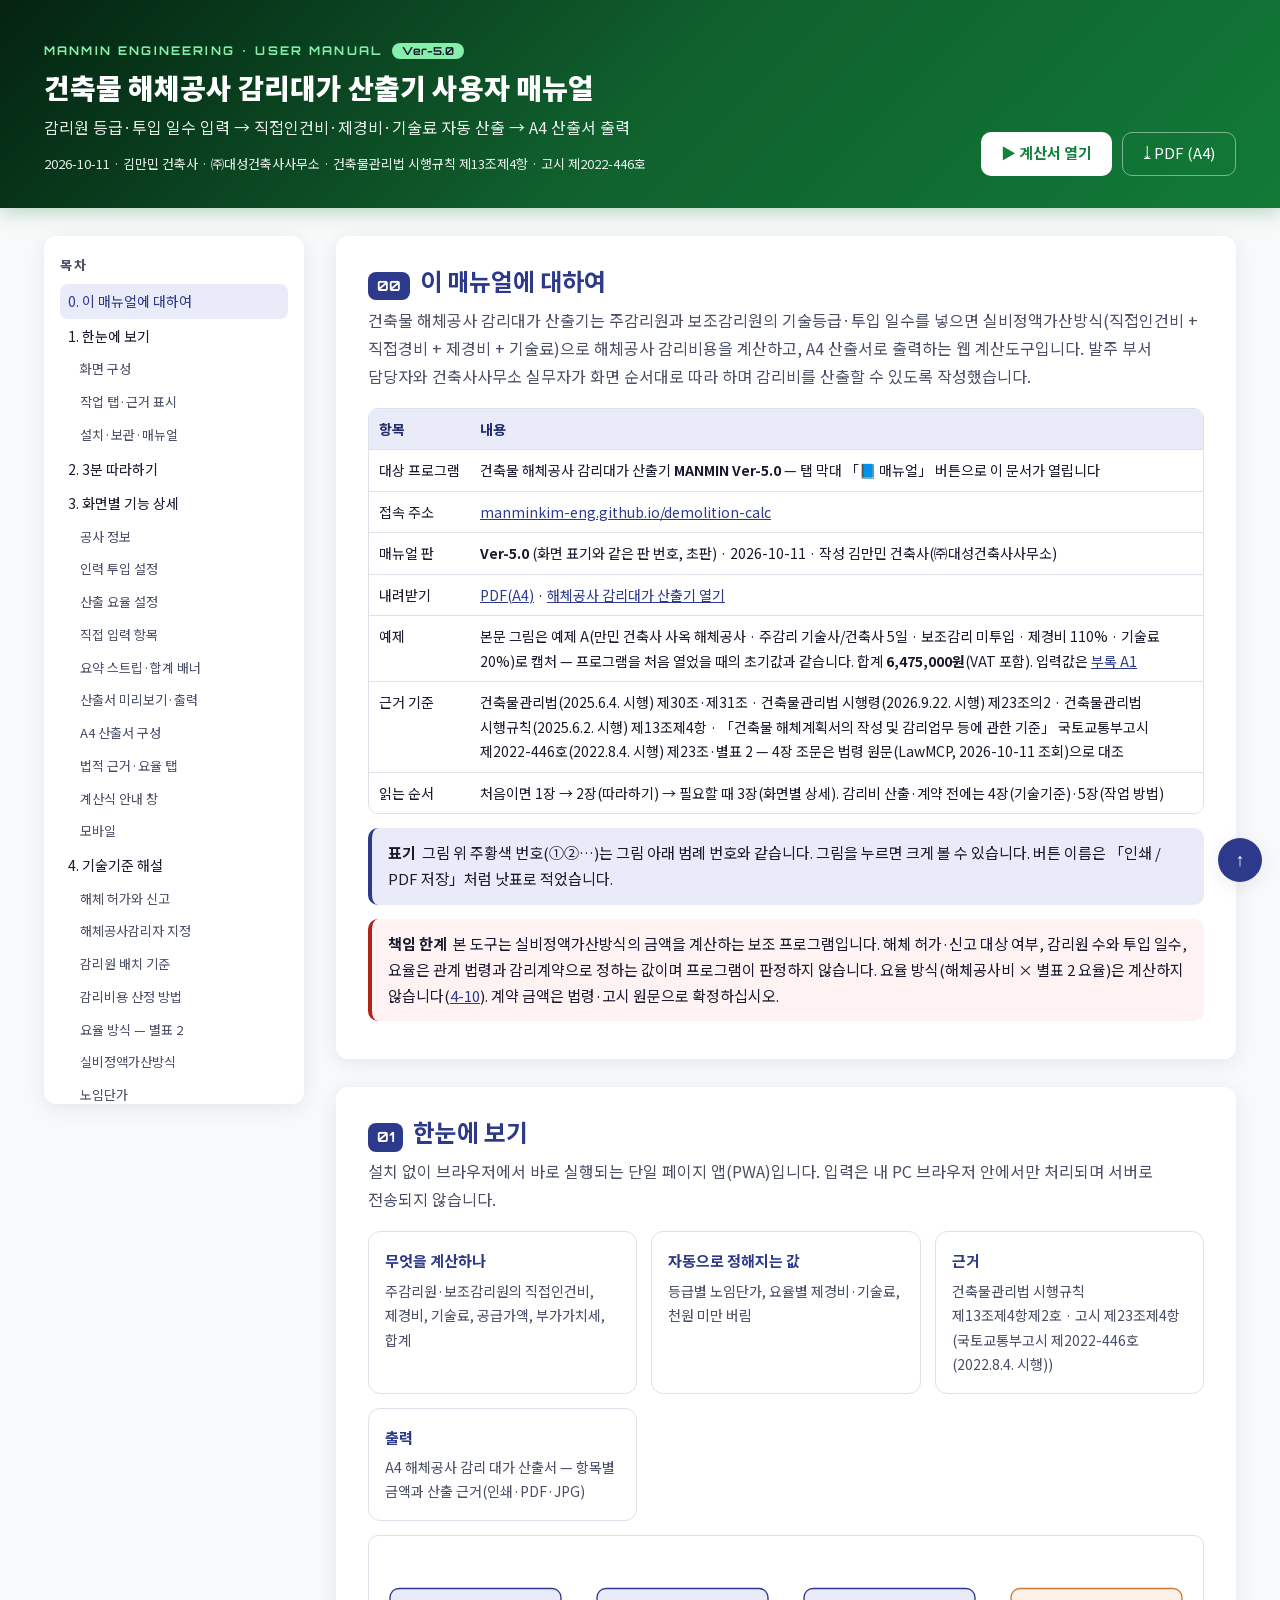
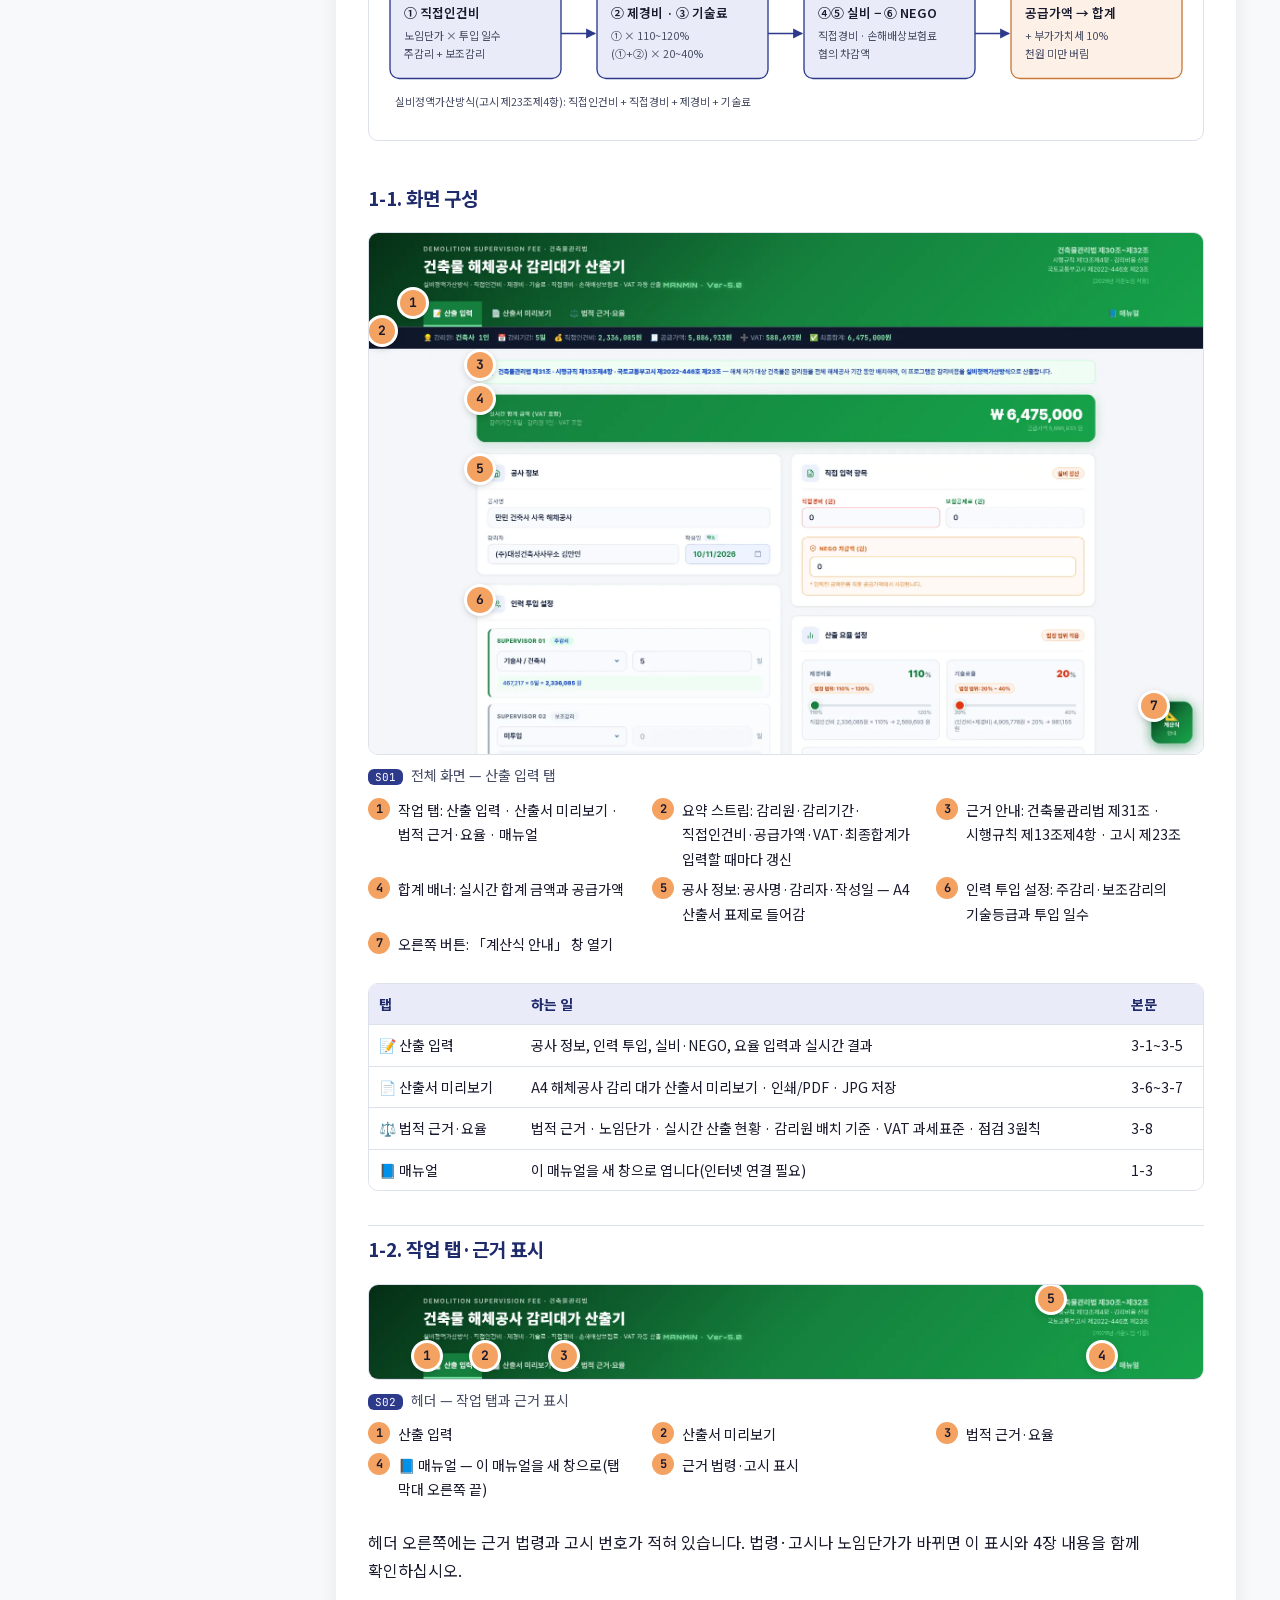
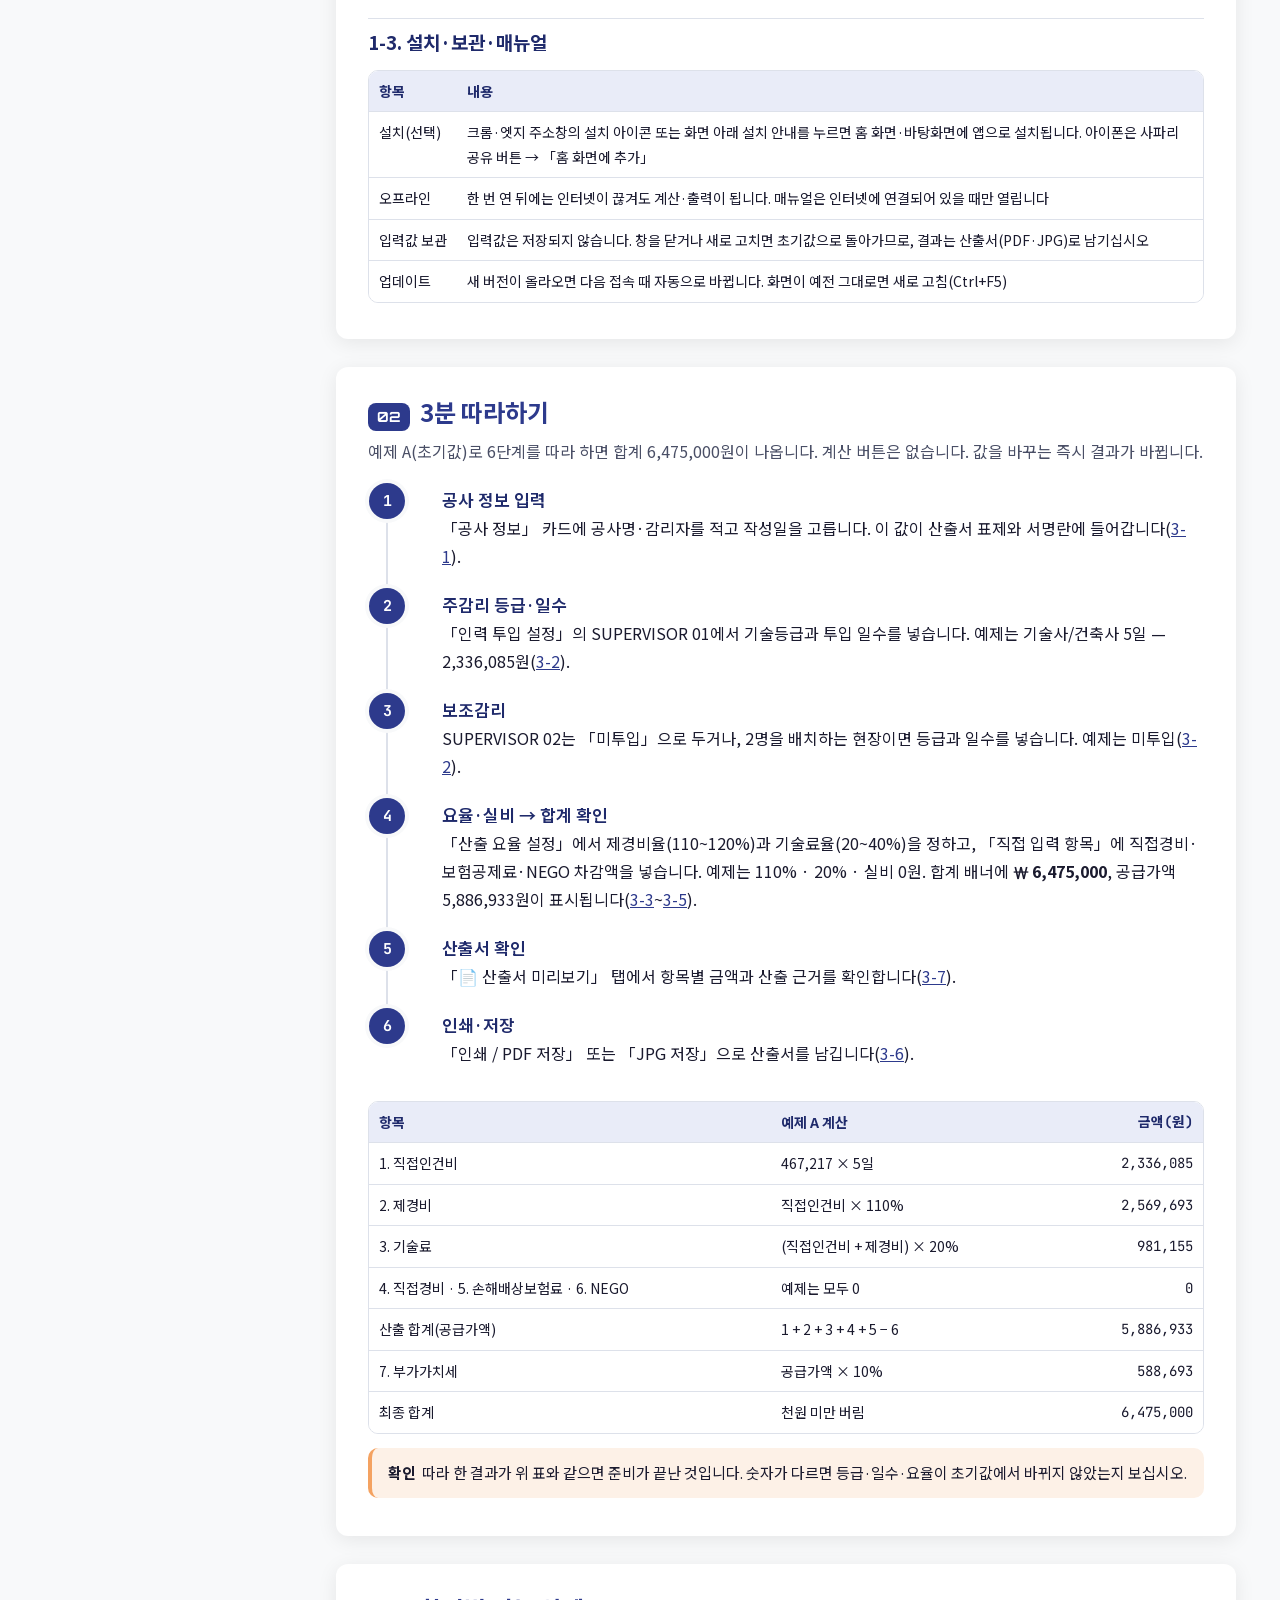
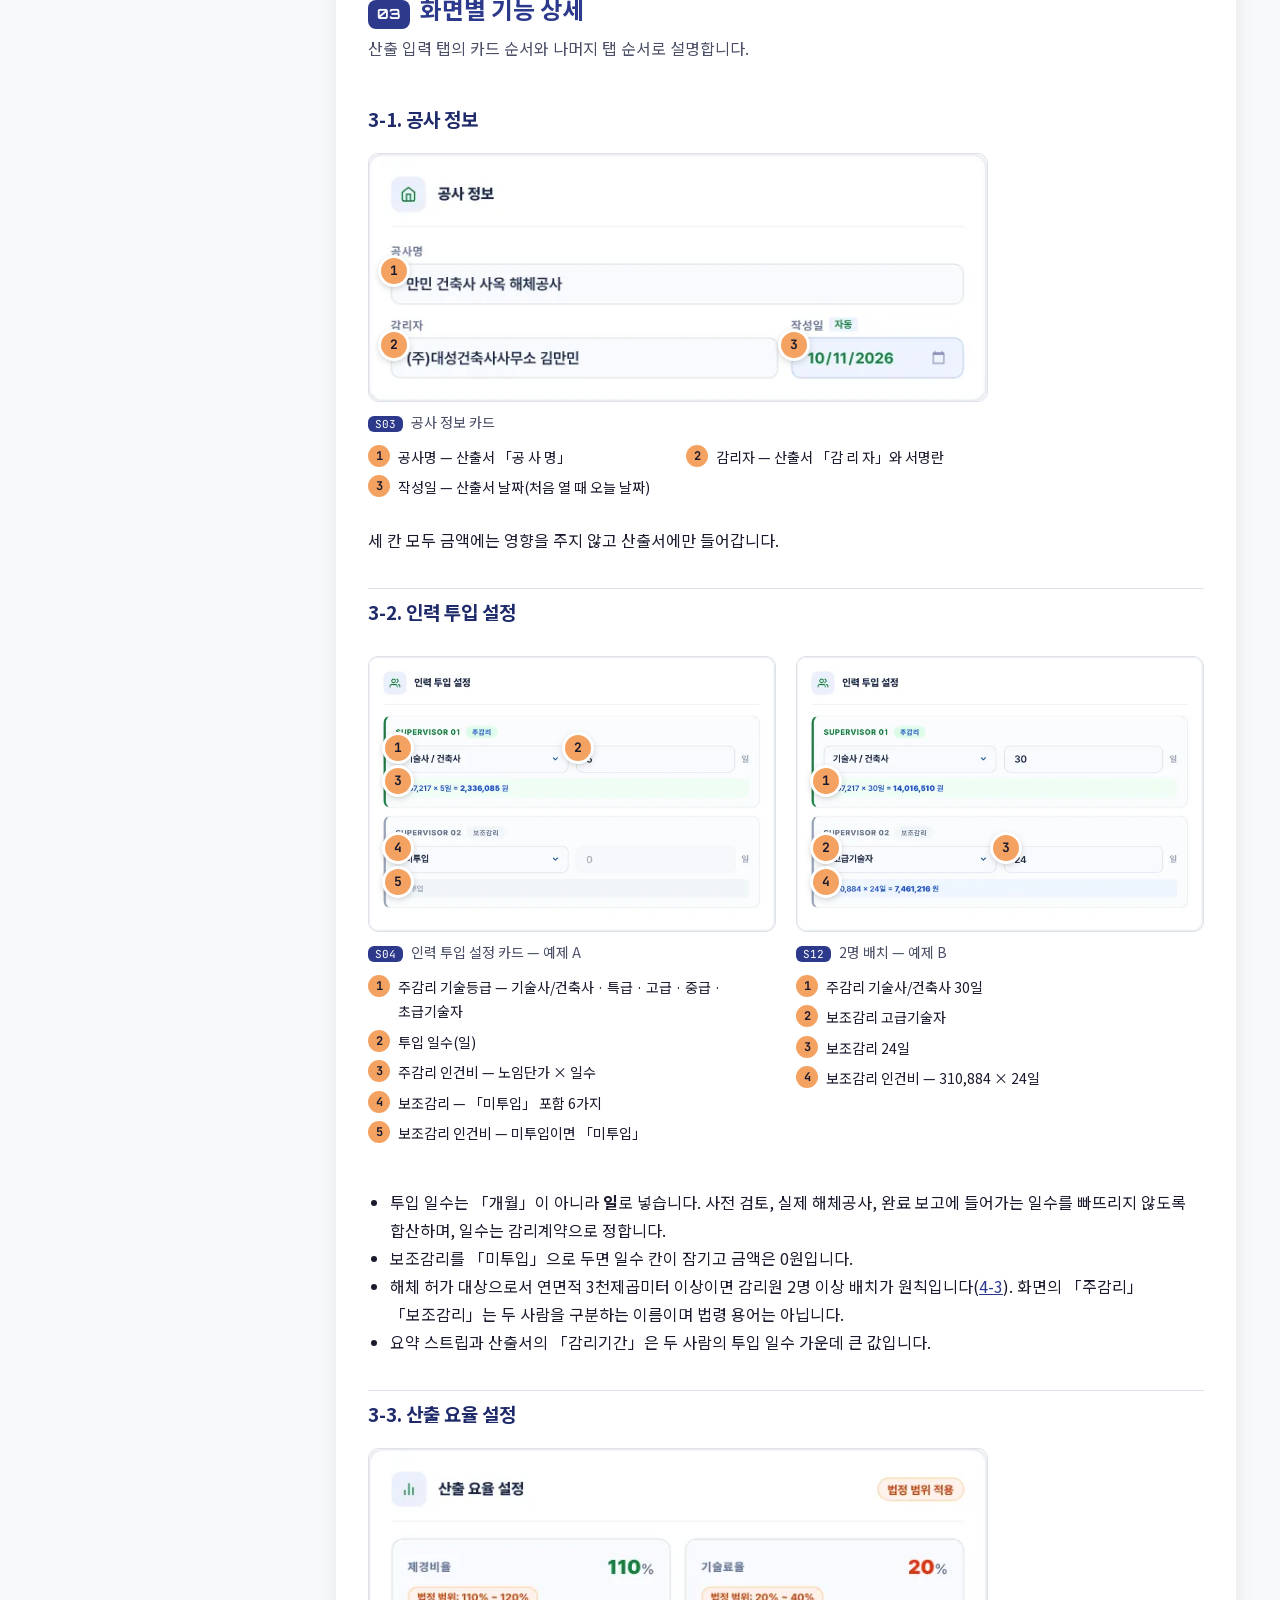
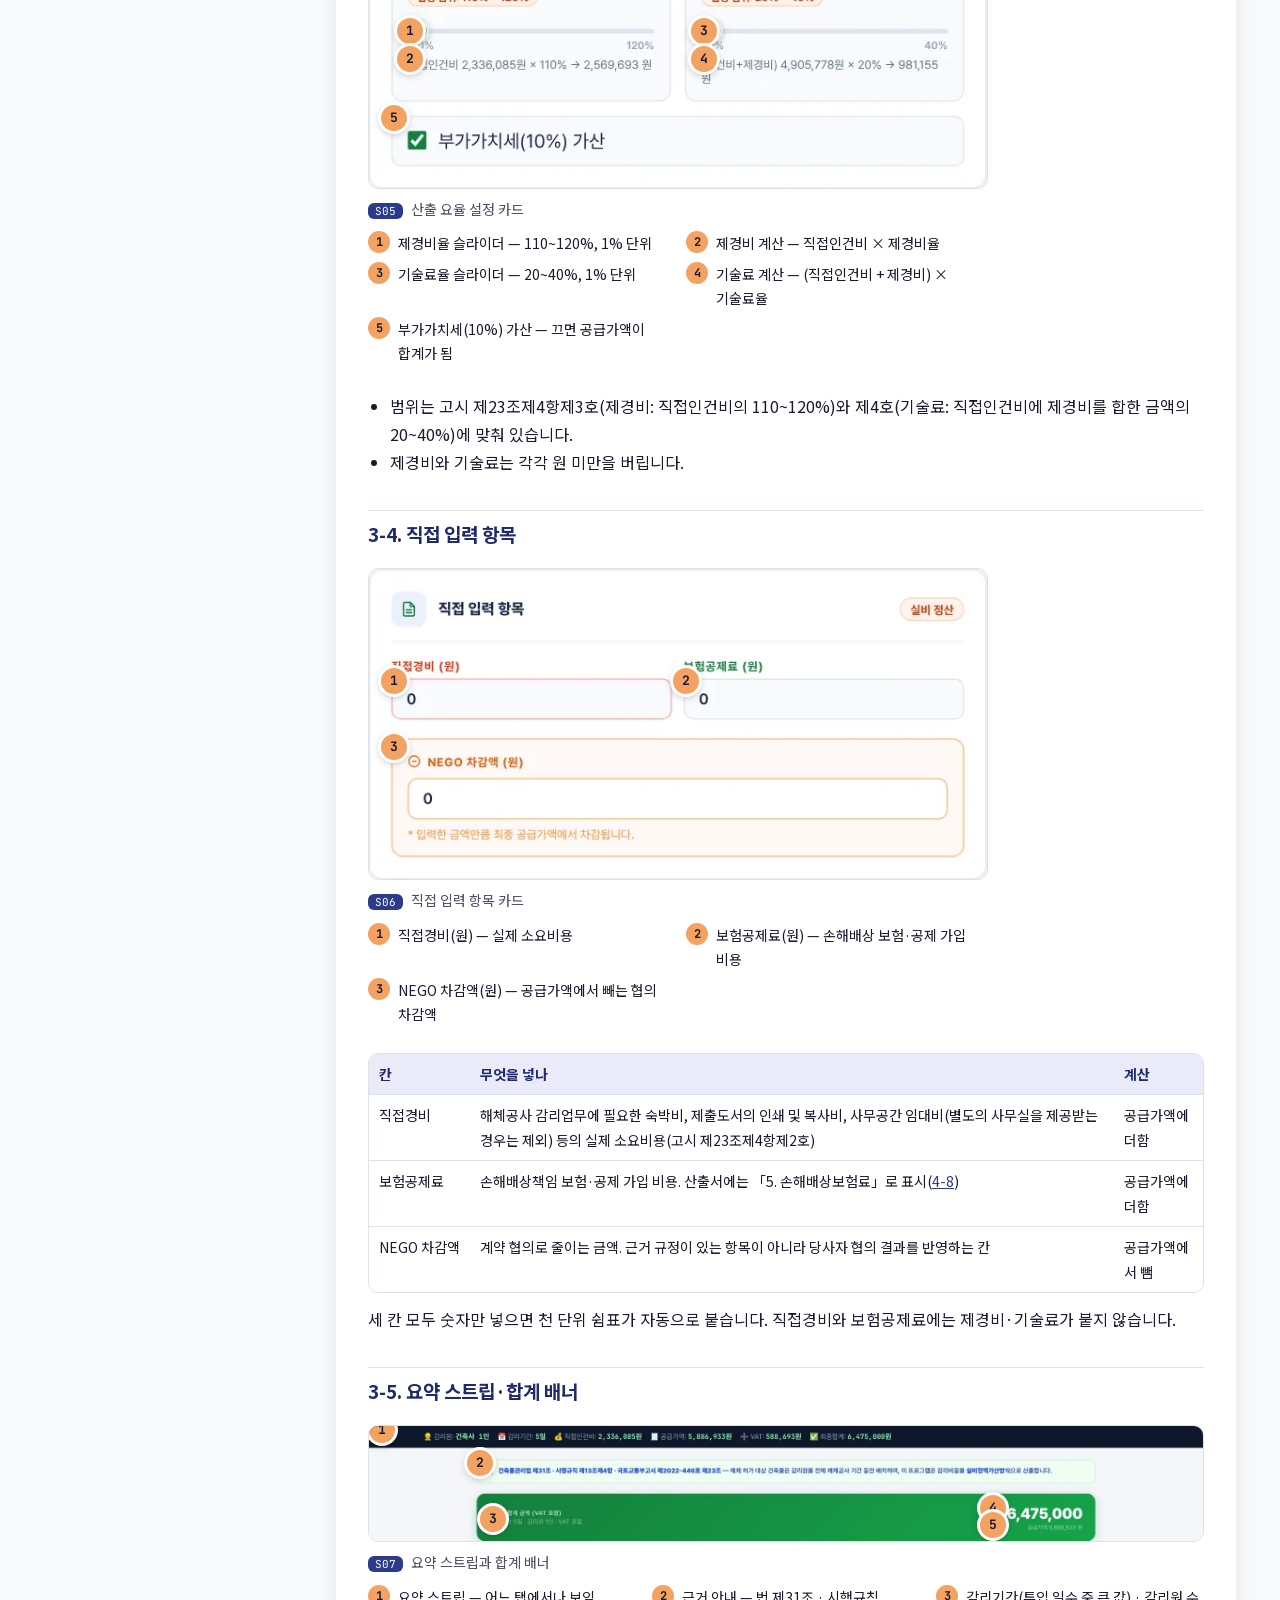
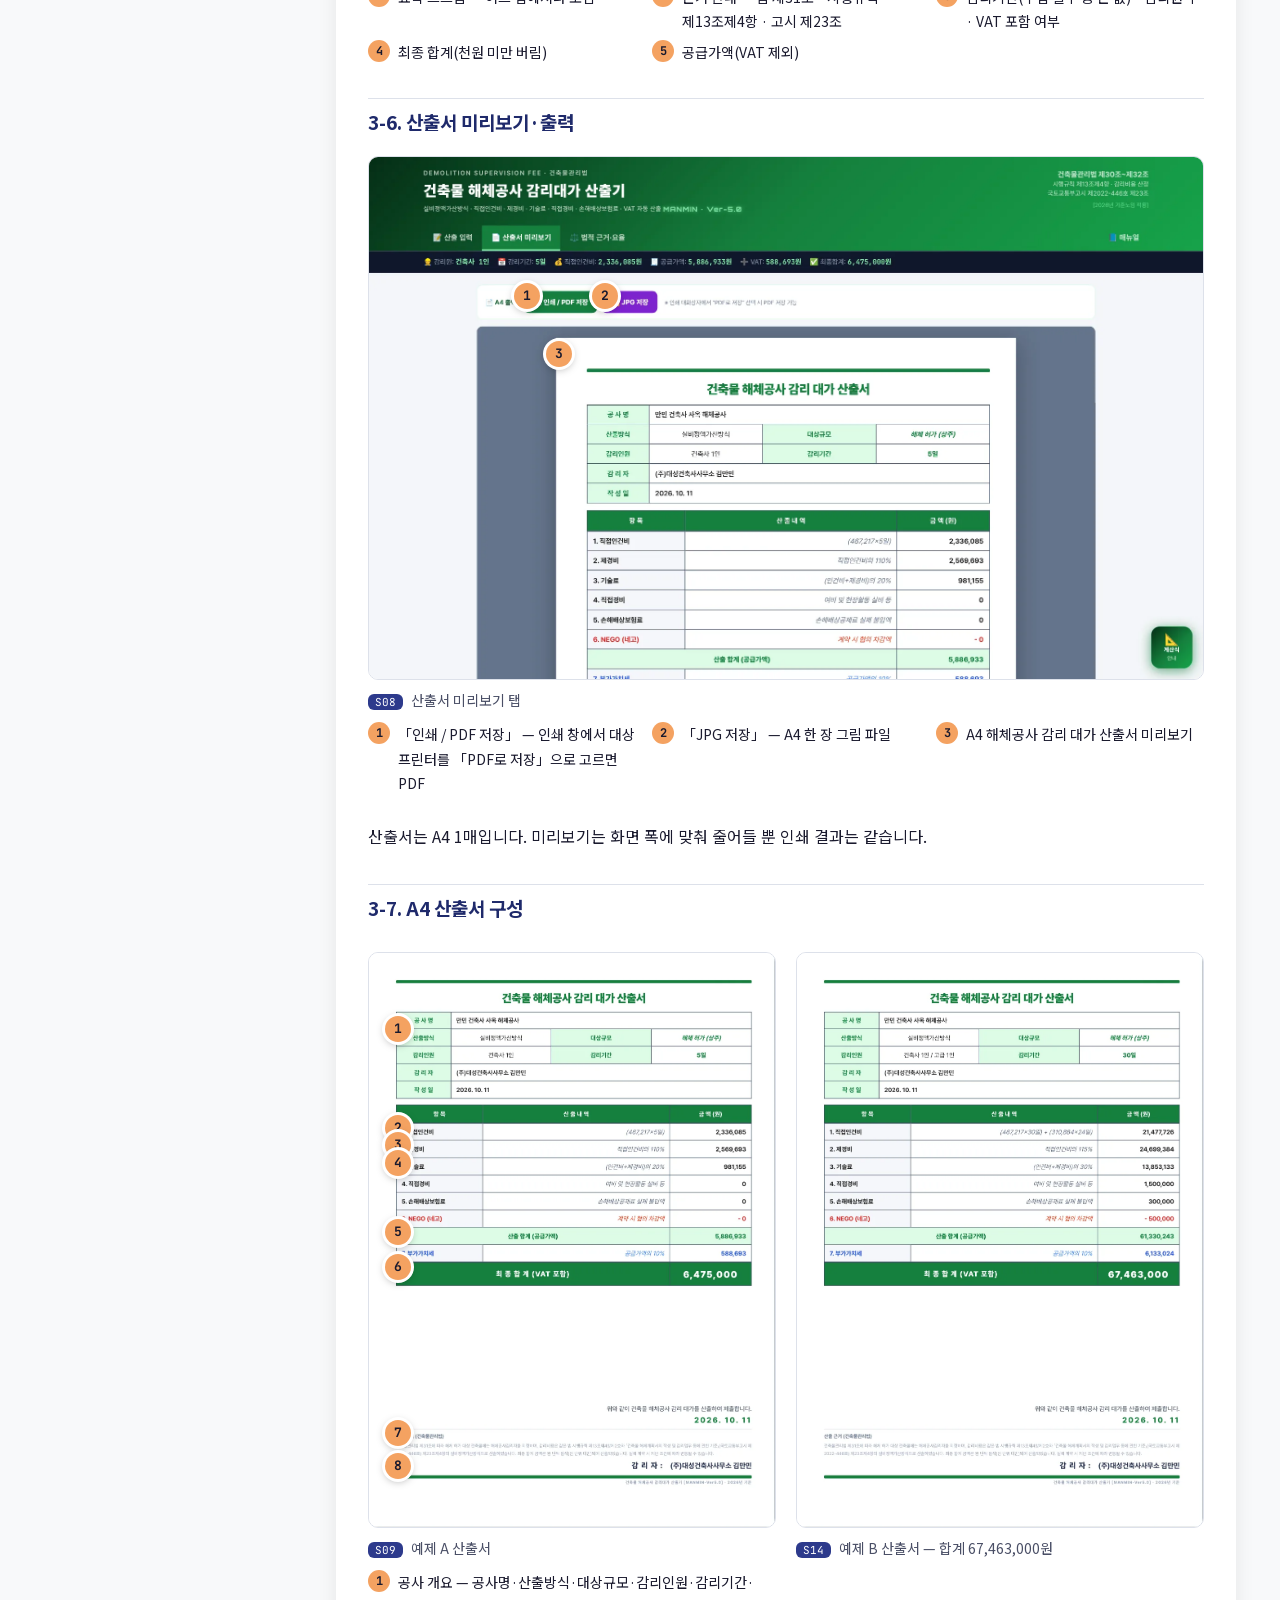
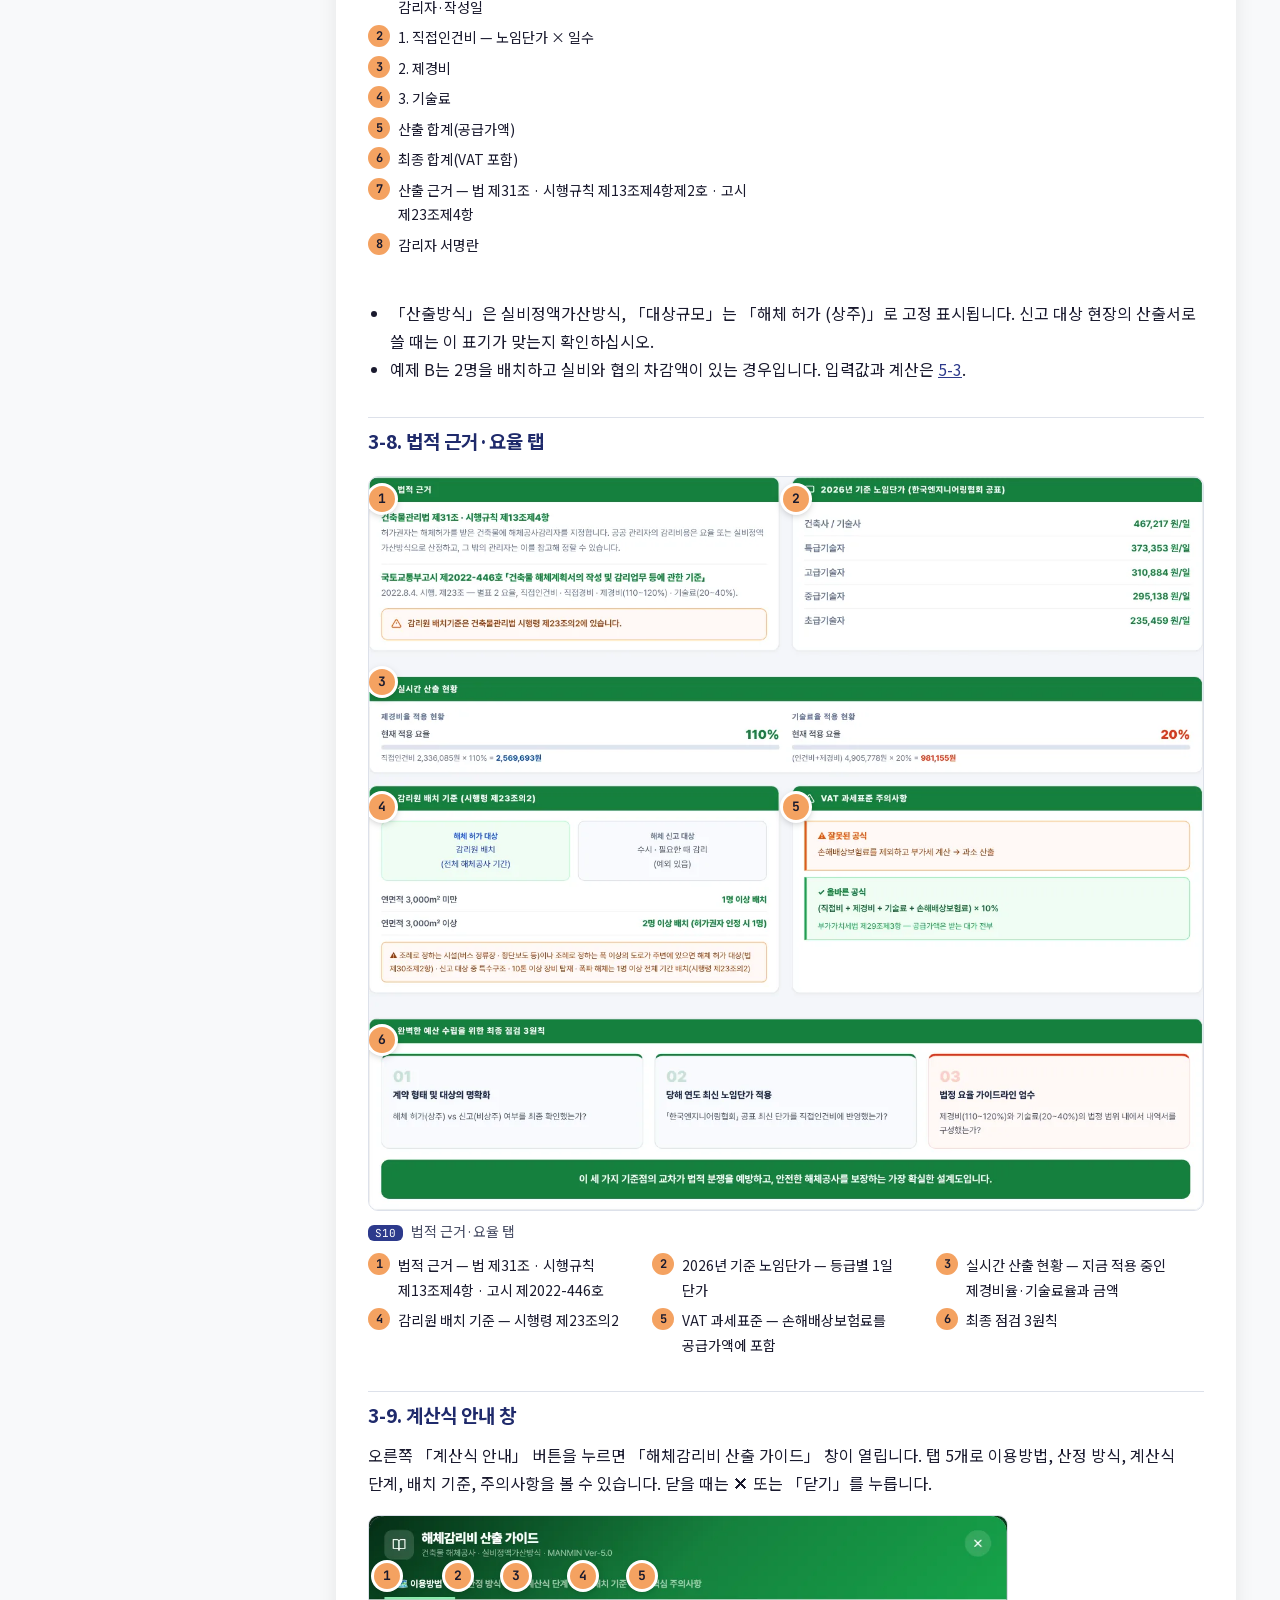
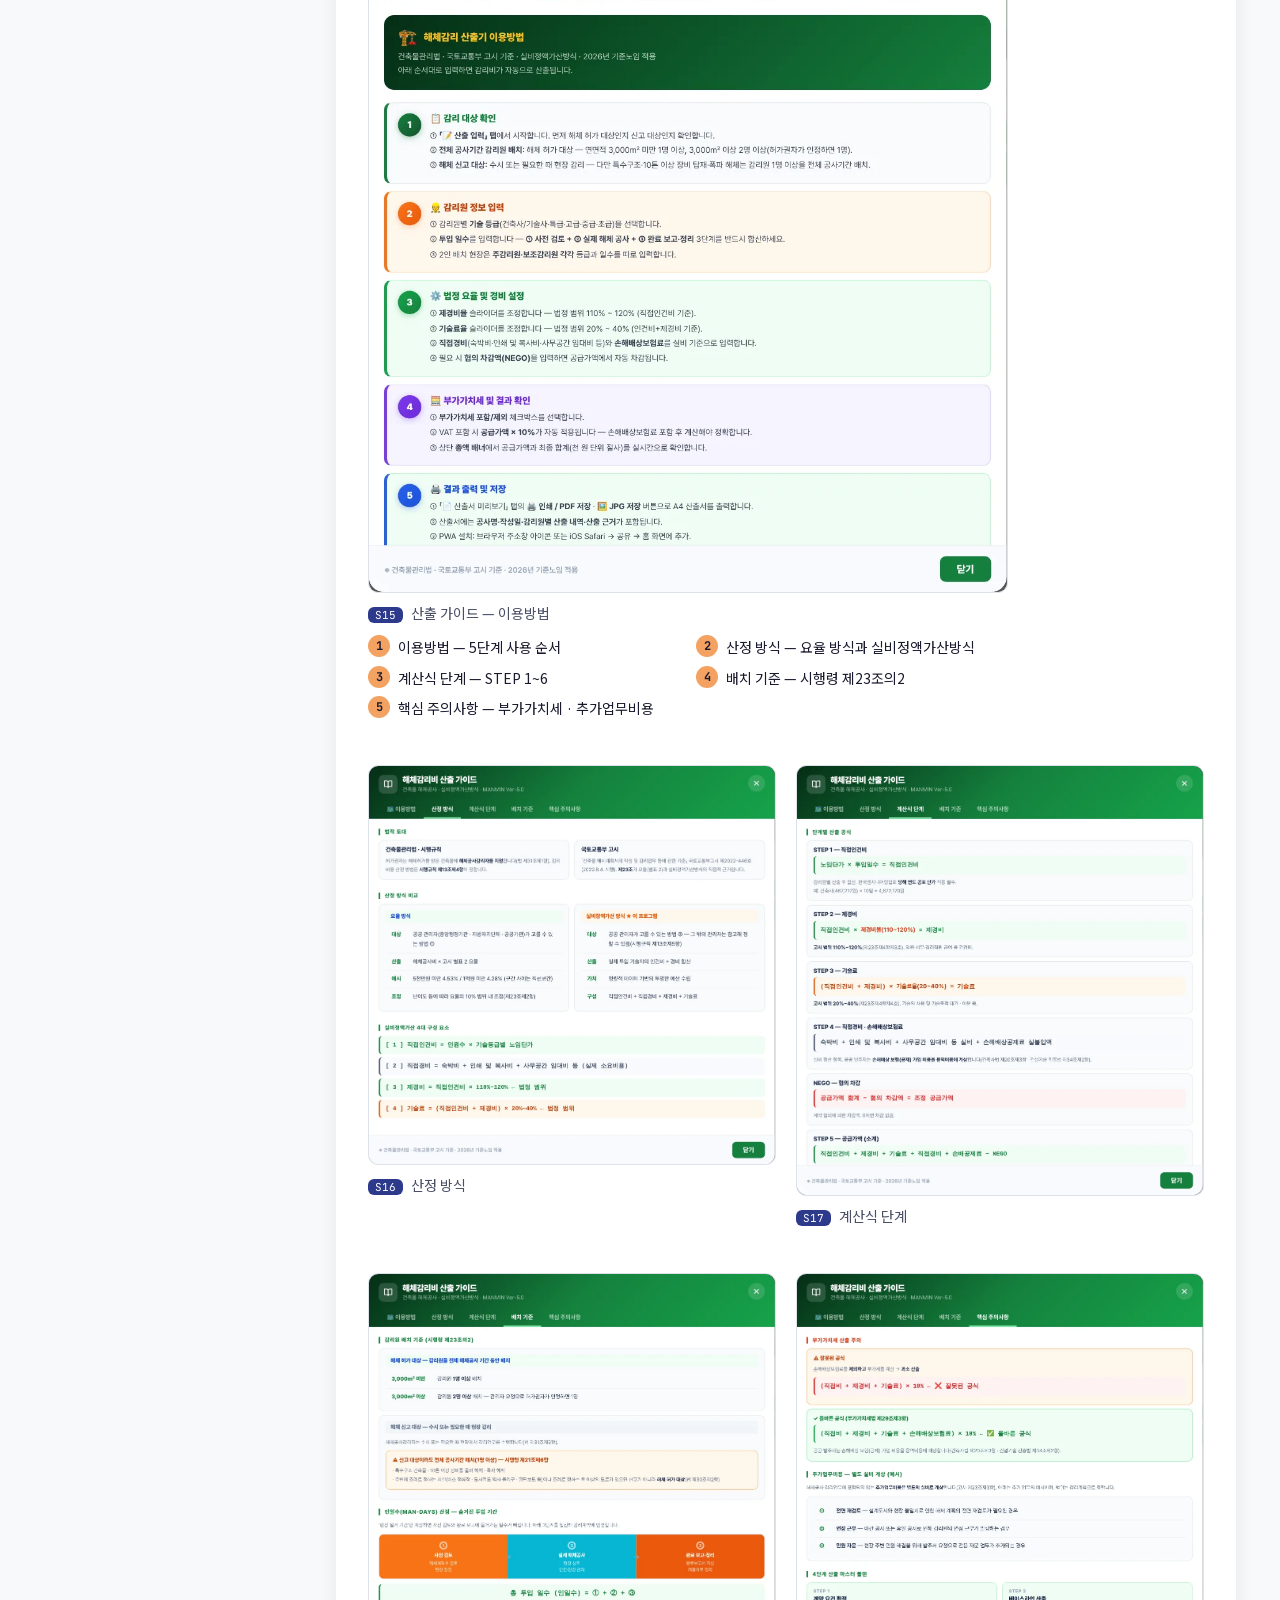
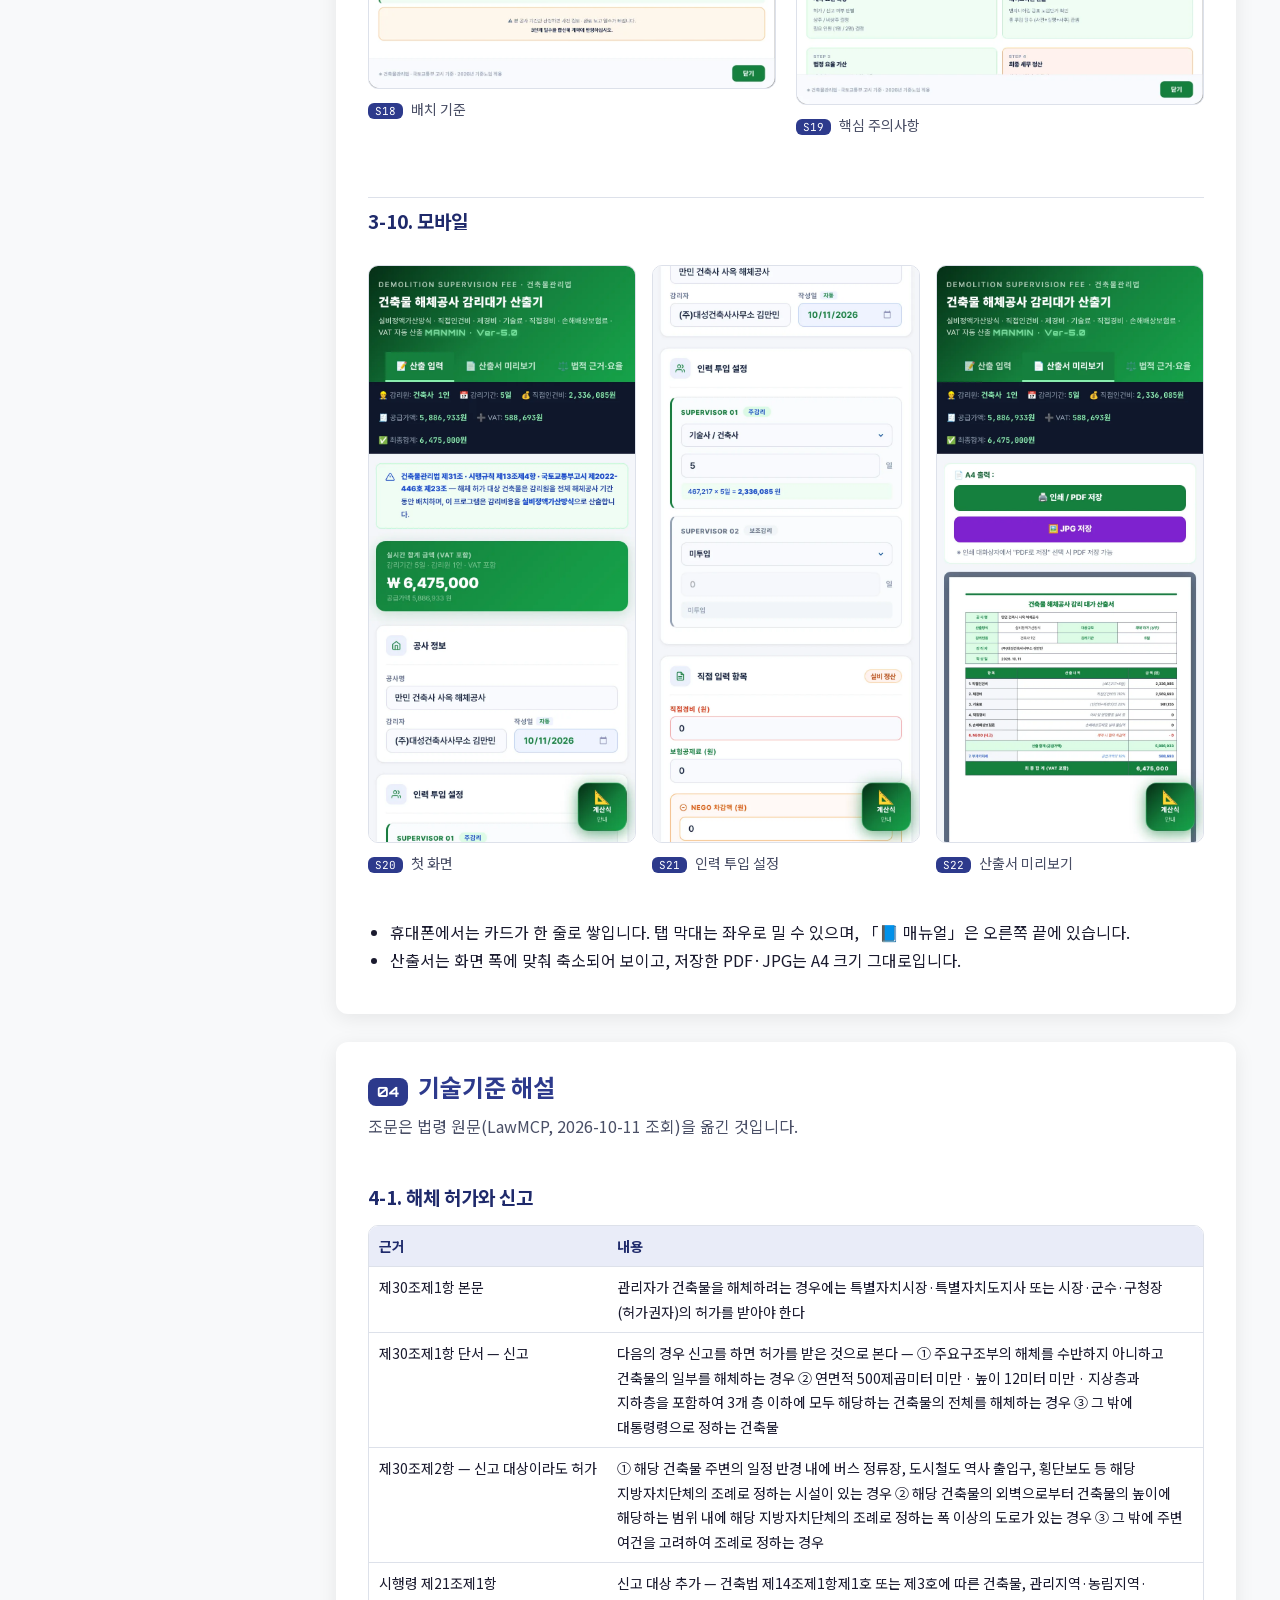
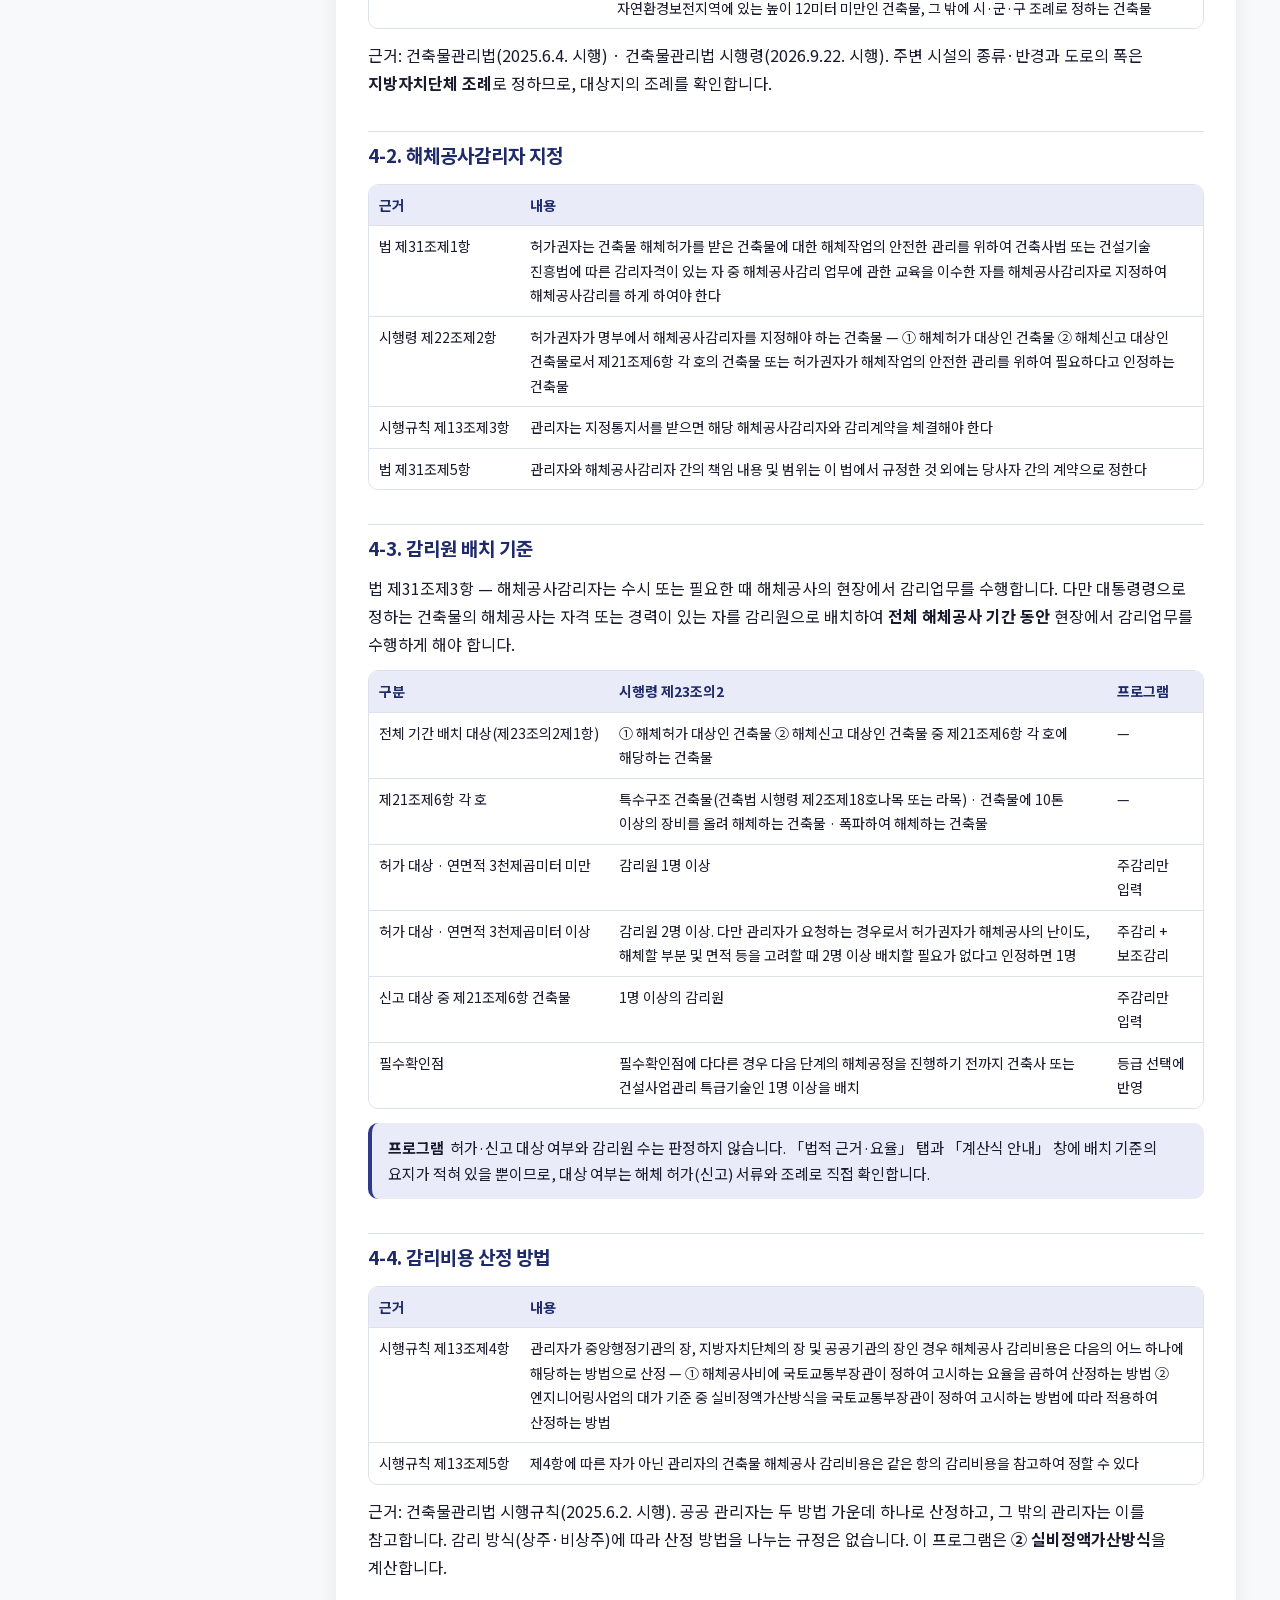
==== commit d799ceee: "매뉴얼 디자인 개정 2026-10-26 — 헤드 앱 색 통일 · 휴대전화 대응 · 다크 모드 · 폰트 로컬화 (버전·본문 변경 없음) - 헤드: 앱 헤더 실측 색(manual/_t" ====
--- a/manual/index.html
+++ b/manual/index.html
@@ -4,10 +4,10 @@
 <title>건축물 해체공사 감리대가 산출기 사용자 매뉴얼 Ver-5.0 · MANMIN</title>
 <meta name="description" content="건축물 해체공사 감리대가 산출기 MANMIN Ver-5.0 사용자 매뉴얼 — 화면 기능, 기술기준(건축물관리법 제30조·제31조, 시행령 제23조의2, 시행규칙 제13조, 고시 제2022-446호 제23조 실비정액가산방식), 실무 작업 방법">
 <meta name="author" content="김만민 건축사 · ㈜대성건축사사무소">
-<link rel="preconnect" href="https://fonts.googleapis.com"><link rel="preconnect" href="https://fonts.gstatic.com" crossorigin>
-<link rel="stylesheet" href="https://fonts.googleapis.com/css2?family=Noto+Sans+KR:wght@300;400;500;700;900&family=JetBrains+Mono:wght@400;600&family=Orbitron:wght@700;900&display=swap">
+<meta name="theme-color" content="#15803d"><meta name="color-scheme" content="light dark">
 <link rel="stylesheet" href="./assets/fonts/manmin-fonts.css">
-<style>
+<style>:root{--mh-a:#052e16;--mh-b:#15803d;--mh-c:#16a34a;--mh-accent:#86efac;--mh-shadow:rgba(21,128,61,.35);--mh-btn-ink:#15803d;--mh-veil:0.25;--mh-bp:50%}
+
 :root{
   --navy:#2D3A8C;--navy-d:#1F2A6B;--navy-l:#E9ECF8;--accent:#F4A261;--accent-d:#C97A3A;--accent-l:#FDF1E7;
   --bg:#F8F9FA;--card:#FFFFFF;--text:#1A1A2E;--text2:#4A4F66;--line:#DDE1EA;--ok:#0F766E;--ng:#B42318;
@@ -21,15 +21,25 @@
 code{background:var(--navy-l);color:var(--navy-d);padding:1px 6px;border-radius:5px}
 kbd{border:1px solid var(--line);border-bottom-width:2px;border-radius:5px;padding:0 6px;background:#fff}
 /* 상단 */
-.top{background:linear-gradient(135deg,var(--navy-d),var(--navy));color:#fff}
-.top-in{max-width:1240px;margin:0 auto;padding:44px 24px 36px}
-.eyebrow{font-family:var(--font-brand);font-weight:700;font-size:12px;letter-spacing:.18em;opacity:.85}
+.top{position:relative;background:linear-gradient(135deg,var(--mh-a),var(--mh-b) var(--mh-bp),var(--mh-c));color:#fff;box-shadow:0 2px 20px var(--mh-shadow)}
+.top::before{content:"";position:absolute;inset:0;background:rgba(0,0,0,var(--mh-veil));pointer-events:none}
+.top-in{position:relative;max-width:1240px;margin:0 auto;display:flex;justify-content:space-between;align-items:flex-end;gap:32px;flex-wrap:wrap;padding:40px 24px 32px}
+.eyebrow{font-family:var(--font-brand);font-weight:700;font-size:12px;letter-spacing:.18em;color:var(--mh-accent)}
 .top h1{font-size:28px;font-weight:900;margin:8px 0 6px;line-height:1.35}
 .top .sub{opacity:.9;margin:0}
-.badges{display:flex;flex-wrap:wrap;gap:8px;margin-top:18px}
-.badge{display:inline-flex;align-items:center;gap:6px;background:rgba(255,255,255,.12);border:1px solid rgba(255,255,255,.25);border-radius:999px;padding:4px 12px;font-size:13px}
-a.badge{color:#fff;text-decoration:none}a.badge:hover{background:rgba(255,255,255,.24);color:#fff}
-.badge.acc{background:var(--accent);border-color:var(--accent);color:#1A1A2E;font-weight:700}
+.mh-main{flex:1 1 640px;min-width:0}
+.mh-eb{display:flex;align-items:center;gap:10px;flex-wrap:wrap}
+.mh-ver{font:700 11px var(--font-brand);background:var(--mh-accent);color:#1A1A2E;border-radius:999px;padding:1px 10px}
+.mh-meta{margin:12px 0 0;font-size:13px;color:rgba(255,255,255,.9)}
+.mh-act{display:flex;gap:10px;flex-wrap:wrap}
+.mh-btn{display:inline-flex;align-items:center;justify-content:center;gap:8px;min-height:44px;padding:0 20px;border-radius:10px;font-size:15px;text-decoration:none}
+.mh-btn.pri{background:#fff;color:var(--mh-btn-ink);font-weight:700}
+.mh-btn.sec{border:1px solid rgba(255,255,255,.45);color:#fff}
+.mh-btn.pri:hover{background:var(--mh-accent);color:#1A1A2E}.mh-btn.sec:hover{background:rgba(255,255,255,.12);color:#fff}
+.mh-btn:focus-visible{outline:3px solid var(--mh-accent);outline-offset:2px}
+.mh-prog{position:fixed;top:0;left:0;right:0;height:3px;z-index:50;pointer-events:none}
+.mh-prog i{display:block;height:100%;width:0;background:var(--mh-accent)}
+.toc-sum{display:none}
 /* 레이아웃 */
 .wrap{max-width:1240px;margin:0 auto;padding:28px 24px 80px;display:grid;grid-template-columns:260px minmax(0,1fr);gap:32px}
 nav.toc{position:sticky;top:16px;align-self:start;max-height:calc(100vh - 32px);overflow:auto;background:var(--card);border-radius:var(--r);box-shadow:var(--shadow);padding:18px 16px;font-size:14px}
@@ -100,6 +110,21 @@
 @media (max-width:640px){nav.toc ol{columns:1}body{font-size:15px}}
 @media (max-width:480px){.wrap,.top-in{padding-left:16px;padding-right:16px}.pin{width:22px;height:22px;font-size:11px;line-height:22px}}
 @media (max-width:400px){section.ch>h2{font-size:20px}}
+/* v-mh1 D4 접이식 목차 · D9 터치 44px (≤1024px) */
+@media (max-width:1024px){
+  nav.toc{padding:0 16px}
+  nav.toc .toc-sum{display:flex;align-items:center;justify-content:space-between;min-height:48px;font-weight:700;font-size:14px;color:var(--navy);cursor:pointer;list-style:none}
+  nav.toc .toc-sum::-webkit-details-marker{display:none}
+  nav.toc details:not([open]) ol,nav.toc details:not([open]) h2{display:none}
+  nav.toc details[open]{padding-bottom:12px}
+  nav.toc li a{display:flex;align-items:center;min-height:44px;padding:0 8px}
+}
+/* v-mh1 D5 좁은 화면 헤드 */
+@media (max-width:640px){
+  .top-in{padding:28px 16px 24px;gap:16px}.top h1{font-size:22px}.top .sub{font-size:13px}.mh-meta{font-size:12px}
+  .mh-act{display:grid;grid-template-columns:repeat(2,minmax(0,1fr));width:100%}.mh-btn{padding:0 8px;font-size:14px}
+}
+@media (max-width:480px){.eyebrow{letter-spacing:.04em}.mh-eb{gap:8px}}
 @media (prefers-reduced-motion:reduce){html{scroll-behavior:auto}}
 /* A4 인쇄 */
 @page{size:A4;margin:14mm 12mm 14mm}
@@ -113,20 +138,75 @@
   section.ch:first-of-type{break-before:auto}
   figure.shot,.tbl,.eq,.svgbox,.note,.tip,.warn,.steps>li{break-inside:avoid}
   h3,h4{break-after:avoid}
-  .top{border-radius:0}
+  .top{border-radius:0;box-shadow:none}
+  .mh-prog,.mh-act{display:none!important}
+  .mh-meta{color:#fff}
   .pfoot{position:fixed;bottom:0;left:0;right:0;height:6mm;background:#fff;font-size:8pt;color:#666;border-top:1px solid #ccc;padding-top:1.5mm;display:flex;justify-content:space-between}
 }
 .pfoot{display:none}
 @media print{.pfoot{display:flex}}
+/* ── 좁은 화면 대응(r1 · 2026-10-12) : 화면 전용 — 인쇄·PDF에는 영향 없음 ── */
+@media screen and (max-width:640px){
+  .k1 td:first-child,.k1 th:first-child{white-space:normal}
+  /* 글 표(숫자 칸 없는 표) → 행마다 카드로 쌓기 */
+  .tbl.stack{border:0;border-radius:0;overflow:visible}
+  .tbl.stack table,.tbl.stack tbody,.tbl.stack tr,.tbl.stack td{display:block;width:auto}
+  .tbl.stack thead{position:absolute;width:1px;height:1px;overflow:hidden;clip:rect(0 0 0 0)}
+  .tbl.stack table{background:transparent}
+  .tbl.stack tr{border:1px solid var(--line);border-radius:10px;background:#fff;margin:0 0 10px;overflow:hidden}
+  .tbl.stack td{border-bottom:1px solid var(--line);padding:8px 12px}
+  .tbl.stack tr td:last-child{border-bottom:0}
+  .tbl.stack td:first-child{background:var(--navy-l);color:var(--navy-d);font-weight:700}
+  .tbl.stack td[data-th]:not(:first-child)::before{content:attr(data-th);display:block;font-size:12px;font-weight:700;color:var(--text2);margin-bottom:2px}
+  .tbl.stack.c2 td[data-th]:not(:first-child)::before{display:none}
+  .tbl.stack td:empty{display:none}
+  /* 숫자 표 → 표 모양 유지, 글자·여백 축소, 넘치면 좌우로 밀기(오른쪽 그림자로 표시) */
+  .tbl:not(.stack){background:linear-gradient(to right,#fff 30%,rgba(255,255,255,0)) left/40px 100% no-repeat local,linear-gradient(to left,#fff 30%,rgba(255,255,255,0)) right/40px 100% no-repeat local,radial-gradient(farthest-side at 100% 50%,rgba(26,26,46,.22),transparent) right/12px 100% no-repeat scroll,#fff}
+  .tbl:not(.stack) table{font-size:13px;background:transparent}
+  .tbl:not(.stack) th,.tbl:not(.stack) td{padding:7px 8px}
+  /* 수식 → 줄바꿈 허용 */
+  .eq{white-space:pre-wrap;word-break:keep-all;font-size:13px;line-height:1.75;padding:12px 14px}
+  .eq .c{display:block;padding-left:1em}
+  .svgbox{position:relative}
+  .svgbox::after{content:"← 좌우로 밀어서 보기 →";display:block;text-align:center;font-size:12px;color:var(--text2);margin-top:6px;position:sticky;left:0}
+  ol.legend{grid-template-columns:1fr}
+  .steps>li{padding-left:34px;margin-left:14px}
+}
+.rev{white-space:nowrap}
+@media print{.rev{display:none}}
+/* v-mh1 D6 다크 모드(화면 전용 · 헤드 색 불변 · 그림과 흐름도는 흰 바탕 유지) */
+@media screen and (prefers-color-scheme:dark){
+  :root{--bg:#0F1420;--card:#171D2C;--text:#E6E8EF;--text2:#A9AFC3;--line:#2A3245;--navy-l:#232B45;--accent-l:#33281D;--shadow:0 4px 20px rgba(0,0,0,.35)}
+  a,section.ch>h2,h3,.steps>li>b.t,.card h5,nav.toc li a.on,nav.toc .toc-sum{color:#AEB8F5}
+  a:hover{color:#F4A261}
+  code{background:var(--navy-l);color:#C9D0FA}
+  kbd{background:var(--card);color:var(--text)}
+  table,.card,nav.toc,section.ch{background:var(--card)}
+  th{background:var(--navy-l);color:#C9D0FA}
+  .note{border-left-color:#7F8CE0}
+  .warn{background:#3A1F22}
+  .ok{color:#5EEAD4}.ng{color:#FDA29B}
+  figure.shot .frame,.svgbox{background:#fff;border-color:var(--line)}
+  .tbl.stack tr{background:var(--card)}
+  .tbl.stack td:first-child{color:#C9D0FA}
+  .tbl:not(.stack){background:var(--card)}
+}
+@media screen and (prefers-color-scheme:dark) and (max-width:640px){
+  .tbl:not(.stack){background:linear-gradient(to right,var(--card) 30%,rgba(23,29,44,0)) left/40px 100% no-repeat local,linear-gradient(to left,var(--card) 30%,rgba(23,29,44,0)) right/40px 100% no-repeat local,radial-gradient(farthest-side at 100% 50%,rgba(0,0,0,.5),transparent) right/12px 100% no-repeat scroll,var(--card)}
+}
 </style>
 </head><body>
+<div class="mh-prog" aria-hidden="true"><i></i></div>
 <header class="top"><div class="top-in">
-<div class="eyebrow">MANMIN ENGINEERING · USER MANUAL</div>
+<div class="mh-main">
+<div class="mh-eb"><span class="eyebrow">MANMIN ENGINEERING · USER MANUAL</span><span class="mh-ver">Ver-5.0</span></div>
 <h1>건축물 해체공사 감리대가 산출기 사용자 매뉴얼</h1>
 <p class="sub">감리원 등급·투입 일수 입력 → 직접인건비·제경비·기술료 자동 산출 → A4 산출서 출력</p>
-<div class="badges"><span class="badge acc">매뉴얼 <span style="font-family:var(--font-brand)">Ver-5.0</span></span><a class="badge" href="../index.html">▶ 해체공사 감리대가 산출기 열기</a><a class="badge" href="DEMOL_사용자매뉴얼_Ver-5.0.pdf" download>⤓ PDF</a><span class="badge">2026-10-11</span><span class="badge">김만민 건축사 · ㈜대성건축사사무소</span></div>
+<p class="mh-meta">2026-10-11 · 김만민 건축사 · ㈜대성건축사사무소 · 건축물관리법 시행규칙 제13조제4항 · 고시 제2022-446호</p>
+</div>
+<div class="mh-act"><a class="mh-btn pri" href="../index.html" aria-label="해체공사 감리대가 산출기 열기">▶ 계산서 열기</a><a class="mh-btn sec" href="DEMOL_사용자매뉴얼_Ver-5.0.pdf" download>⤓ PDF (A4)</a></div>
 </div></header>
-<div class="wrap"><nav class="toc" aria-label="목차"><h2>목차</h2><ol><li><a href="#ch0">0. 이 매뉴얼에 대하여</a></li><li><a href="#ch1">1. 한눈에 보기</a></li><li class="sub"><a href="#s1-1">화면 구성</a></li><li class="sub"><a href="#s1-2">작업 탭·근거 표시</a></li><li class="sub"><a href="#s1-3">설치·보관·매뉴얼</a></li><li><a href="#ch2">2. 3분 따라하기</a></li><li><a href="#ch3">3. 화면별 기능 상세</a></li><li class="sub"><a href="#s3-1">공사 정보</a></li><li class="sub"><a href="#s3-2">인력 투입 설정</a></li><li class="sub"><a href="#s3-3">산출 요율 설정</a></li><li class="sub"><a href="#s3-4">직접 입력 항목</a></li><li class="sub"><a href="#s3-5">요약 스트립·합계 배너</a></li><li class="sub"><a href="#s3-6">산출서 미리보기·출력</a></li><li class="sub"><a href="#s3-7">A4 산출서 구성</a></li><li class="sub"><a href="#s3-8">법적 근거·요율 탭</a></li><li class="sub"><a href="#s3-9">계산식 안내 창</a></li><li class="sub"><a href="#s3-10">모바일</a></li><li><a href="#ch4">4. 기술기준 해설</a></li><li class="sub"><a href="#s4-1">해체 허가와 신고</a></li><li class="sub"><a href="#s4-2">해체공사감리자 지정</a></li><li class="sub"><a href="#s4-3">감리원 배치 기준</a></li><li class="sub"><a href="#s4-4">감리비용 산정 방법</a></li><li class="sub"><a href="#s4-5">요율 방식 — 별표 2</a></li><li class="sub"><a href="#s4-6">실비정액가산방식</a></li><li class="sub"><a href="#s4-7">노임단가</a></li><li class="sub"><a href="#s4-8">손해배상보험료·부가가치세</a></li><li class="sub"><a href="#s4-9">프로그램의 계산 순서</a></li><li class="sub"><a href="#s4-10">프로그램이 다루지 않는 것</a></li><li class="sub"><a href="#s4-11">적용 시점</a></li><li><a href="#ch5">5. 실무 작업 방법</a></li><li class="sub"><a href="#s5-1">단계별 절차</a></li><li class="sub"><a href="#s5-2">제출 전 확인</a></li><li class="sub"><a href="#s5-3">예제 결과</a></li><li><a href="#ch6">6. 문제 해결·FAQ</a></li><li><a href="#ch7">부록</a></li><li class="sub"><a href="#a1">예제 입력값</a></li><li class="sub"><a href="#a2">버전 변경 내역</a></li><li class="sub"><a href="#a3">용어</a></li></ol></nav><main><style>
+<div class="wrap"><nav class="toc" aria-label="목차"><details open><summary class="toc-sum">목차 <span aria-hidden="true">▾</span></summary><h2>목차</h2><ol><li><a href="#ch0">0. 이 매뉴얼에 대하여</a></li><li><a href="#ch1">1. 한눈에 보기</a></li><li class="sub"><a href="#s1-1">화면 구성</a></li><li class="sub"><a href="#s1-2">작업 탭·근거 표시</a></li><li class="sub"><a href="#s1-3">설치·보관·매뉴얼</a></li><li><a href="#ch2">2. 3분 따라하기</a></li><li><a href="#ch3">3. 화면별 기능 상세</a></li><li class="sub"><a href="#s3-1">공사 정보</a></li><li class="sub"><a href="#s3-2">인력 투입 설정</a></li><li class="sub"><a href="#s3-3">산출 요율 설정</a></li><li class="sub"><a href="#s3-4">직접 입력 항목</a></li><li class="sub"><a href="#s3-5">요약 스트립·합계 배너</a></li><li class="sub"><a href="#s3-6">산출서 미리보기·출력</a></li><li class="sub"><a href="#s3-7">A4 산출서 구성</a></li><li class="sub"><a href="#s3-8">법적 근거·요율 탭</a></li><li class="sub"><a href="#s3-9">계산식 안내 창</a></li><li class="sub"><a href="#s3-10">모바일</a></li><li><a href="#ch4">4. 기술기준 해설</a></li><li class="sub"><a href="#s4-1">해체 허가와 신고</a></li><li class="sub"><a href="#s4-2">해체공사감리자 지정</a></li><li class="sub"><a href="#s4-3">감리원 배치 기준</a></li><li class="sub"><a href="#s4-4">감리비용 산정 방법</a></li><li class="sub"><a href="#s4-5">요율 방식 — 별표 2</a></li><li class="sub"><a href="#s4-6">실비정액가산방식</a></li><li class="sub"><a href="#s4-7">노임단가</a></li><li class="sub"><a href="#s4-8">손해배상보험료·부가가치세</a></li><li class="sub"><a href="#s4-9">프로그램의 계산 순서</a></li><li class="sub"><a href="#s4-10">프로그램이 다루지 않는 것</a></li><li class="sub"><a href="#s4-11">적용 시점</a></li><li><a href="#ch5">5. 실무 작업 방법</a></li><li class="sub"><a href="#s5-1">단계별 절차</a></li><li class="sub"><a href="#s5-2">제출 전 확인</a></li><li class="sub"><a href="#s5-3">예제 결과</a></li><li><a href="#ch6">6. 문제 해결·FAQ</a></li><li><a href="#ch7">부록</a></li><li class="sub"><a href="#a1">예제 입력값</a></li><li class="sub"><a href="#a2">버전 변경 내역</a></li><li class="sub"><a href="#a3">용어</a></li></ol></details></nav><main><style>
 #fig-s03_project,#fig-s04_staff,#fig-s05_rate,#fig-s06_direct,#fig-s12_var_staff,#fig-s13_var_rate{max-width:620px}
 #fig-s09_a4page,#fig-s14_var_a4page{max-width:560px}
 #fig-s15_help_howto,#fig-s16_help_method,#fig-s17_help_formula,#fig-s18_help_deploy,#fig-s19_help_caution{max-width:640px}
@@ -307,7 +387,7 @@
 <h3 id="a3">A3. 용어</h3>
 <div class="brk"><div class="k1"><div class="tbl"><table><thead><tr><th class="">용어</th><th class="">뜻</th></tr></thead><tbody><tr><td class="">관리자</td><td class="">관계 법령에 따라 해당 건축물의 관리자로 규정된 자 또는 해당 건축물의 소유자. 소유자와의 관리계약 등에 따라 건축물의 관리책임을 진 자는 관리자로 본다(법 제2조제3호)</td></tr><tr><td class="">해체</td><td class="">건축물을 건축·대수선·리모델링하거나 멸실시키기 위하여 건축물 전체 또는 일부를 파괴하거나 절단하여 제거하는 것(법 제2조제7호)</td></tr><tr><td class="">허가권자</td><td class="">특별자치시장·특별자치도지사 또는 시장·군수·구청장(법 제30조제1항)</td></tr><tr><td class="">해체공사감리자</td><td class="">허가권자가 지정하여 해체공사감리를 하는 자(법 제31조제1항)</td></tr><tr><td class="">필수확인점</td><td class="">다음 단계의 공정을 진행하기 전에 해체공사감리자의 현장점검에 따른 승인을 받아야 하는 공사 중지점(법 제32조제5항제1호)</td></tr><tr><td class="">실비정액가산방식</td><td class="">직접인건비 + 직접경비 + 제경비 + 기술료로 감리비용을 산정하는 방식(시행규칙 제13조제4항제2호 · 고시 제23조제4항)</td></tr><tr><td class="">요율 방식</td><td class="">해체공사비에 고시 별표 2 요율을 곱하여 산정하는 방식(시행규칙 제13조제4항제1호)</td></tr><tr><td class="">직접인건비</td><td class="">감리업무에 종사하는 기술자의 인건비 — 투입 인원수 × 기술등급별 노임단가</td></tr><tr><td class="">제경비</td><td class="">직접비에 포함되지 아니하는 비용 — 직접인건비의 110~120%</td></tr><tr><td class="">기술료</td><td class="">기술의 사용 및 기술축적을 위한 대가와 이윤 등 — (직접인건비 + 제경비)의 20~40%</td></tr><tr><td class="">공급가액</td><td class="">부가가치세를 더하기 전 금액</td></tr><tr><td class="">NEGO 차감액</td><td class="">계약 협의로 공급가액에서 빼는 금액</td></tr></tbody></table></div></div></div>
 </section></main></div>
-<footer class="foot">© 2026 김만민 건축사 · ㈜대성건축사사무소 · 건축물 해체공사 감리대가 산출기 사용자 매뉴얼 Ver-5.0 · 건축물관리법 시행규칙 제13조제4항 · 국토교통부고시 제2022-446호(2022.8.4. 시행) 제23조</footer>
+<footer class="foot">© 2026 김만민 건축사 · ㈜대성건축사사무소 · 건축물 해체공사 감리대가 산출기 사용자 매뉴얼 Ver-5.0 · 건축물관리법 시행규칙 제13조제4항 · 국토교통부고시 제2022-446호(2022.8.4. 시행) 제23조 <span class="rev">· 화면 대응 개정 2026-10-12</span> <span class="rev">· 디자인 개정 2026-10-26</span></footer>
 <div class="pfoot"><span>건축물 해체공사 감리대가 산출기 사용자 매뉴얼 Ver-5.0</span><span>2026-10-11</span></div>
 <div id="lb" role="dialog" aria-label="그림 확대"><img alt=""></div>
 <button class="totop" aria-label="맨 위로">↑</button>
@@ -324,5 +404,13 @@
     document.querySelectorAll('section.ch,h3[id]').forEach(function(s){io.observe(s);});
   }
 })();
+/* 좁은 화면 표 쌓기 준비: 숫자 칸이 없는 표에 stack 표시, 각 칸에 머리글(data-th) 복사 */
+(function(){document.querySelectorAll('.tbl').forEach(function(t){var tb=t.querySelector('table');if(!tb||!tb.tHead)return;
+ if(tb.querySelector('td.num,th.num'))return;var hs=[].map.call(tb.tHead.rows[0].cells,function(c){return c.textContent.trim()});
+ [].forEach.call(tb.tBodies[0].rows,function(r){[].forEach.call(r.cells,function(c,i){if(hs[i])c.setAttribute('data-th',hs[i])})});t.classList.add('stack');if(hs.length===2)t.classList.add('c2')})})();
+/* v-mh1 D3 읽기 진행 막대 · D4 좁은 화면 목차 접힘 */
+(function(){var b=document.querySelector('.mh-prog i');if(b){var f=function(){var h=document.documentElement,m=h.scrollHeight-h.clientHeight;b.style.width=(m>0?h.scrollTop/m*100:0)+'%';};addEventListener('scroll',f,{passive:true});addEventListener('resize',f);f();}
+ var d=document.querySelector('nav.toc details'),mq=matchMedia('(max-width:1024px)');if(d){var s=function(){d.open=!mq.matches;};s();(mq.addEventListener?mq.addEventListener('change',s):mq.addListener(s));
+ d.querySelectorAll('a').forEach(function(a){a.addEventListener('click',function(){if(mq.matches)d.open=false;});});}})();
 </script>
 </body></html>
--- a/manual/assets/fonts/manmin-fonts.css
+++ b/manual/assets/fonts/manmin-fonts.css
@@ -13,3 +13,9 @@
   --font-mono:'JetBrains Mono','Noto Sans KR','Noto Sans KR Local','Consolas',monospace;
   --font-brand:'Orbitron','Noto Sans KR','Noto Sans KR Local',sans-serif;
 }
+/* v-mh1 (2026-10-26) 외부 폰트 로컬화 — 매뉴얼은 Google Fonts 링크 없이 이 파일만 읽는다 (JetBrains Mono · Orbitron: OFL 1.1, @fontsource 라틴 서브셋) */
+@font-face{font-family:'JetBrains Mono';src:local('JetBrains Mono'),url('./JetBrainsMono-latin-400.woff2') format('woff2');font-weight:400;font-style:normal;font-display:swap}
+@font-face{font-family:'JetBrains Mono';src:local('JetBrains Mono'),url('./JetBrainsMono-latin-600.woff2') format('woff2');font-weight:600;font-style:normal;font-display:swap}
+@font-face{font-family:'JetBrains Mono';src:local('JetBrains Mono'),url('./JetBrainsMono-latin-700.woff2') format('woff2');font-weight:700;font-style:normal;font-display:swap}
+@font-face{font-family:'Orbitron';src:local('Orbitron'),url('./Orbitron-latin-700.woff2') format('woff2');font-weight:700;font-style:normal;font-display:swap}
+@font-face{font-family:'Orbitron';src:local('Orbitron'),url('./Orbitron-latin-900.woff2') format('woff2');font-weight:900;font-style:normal;font-display:swap}
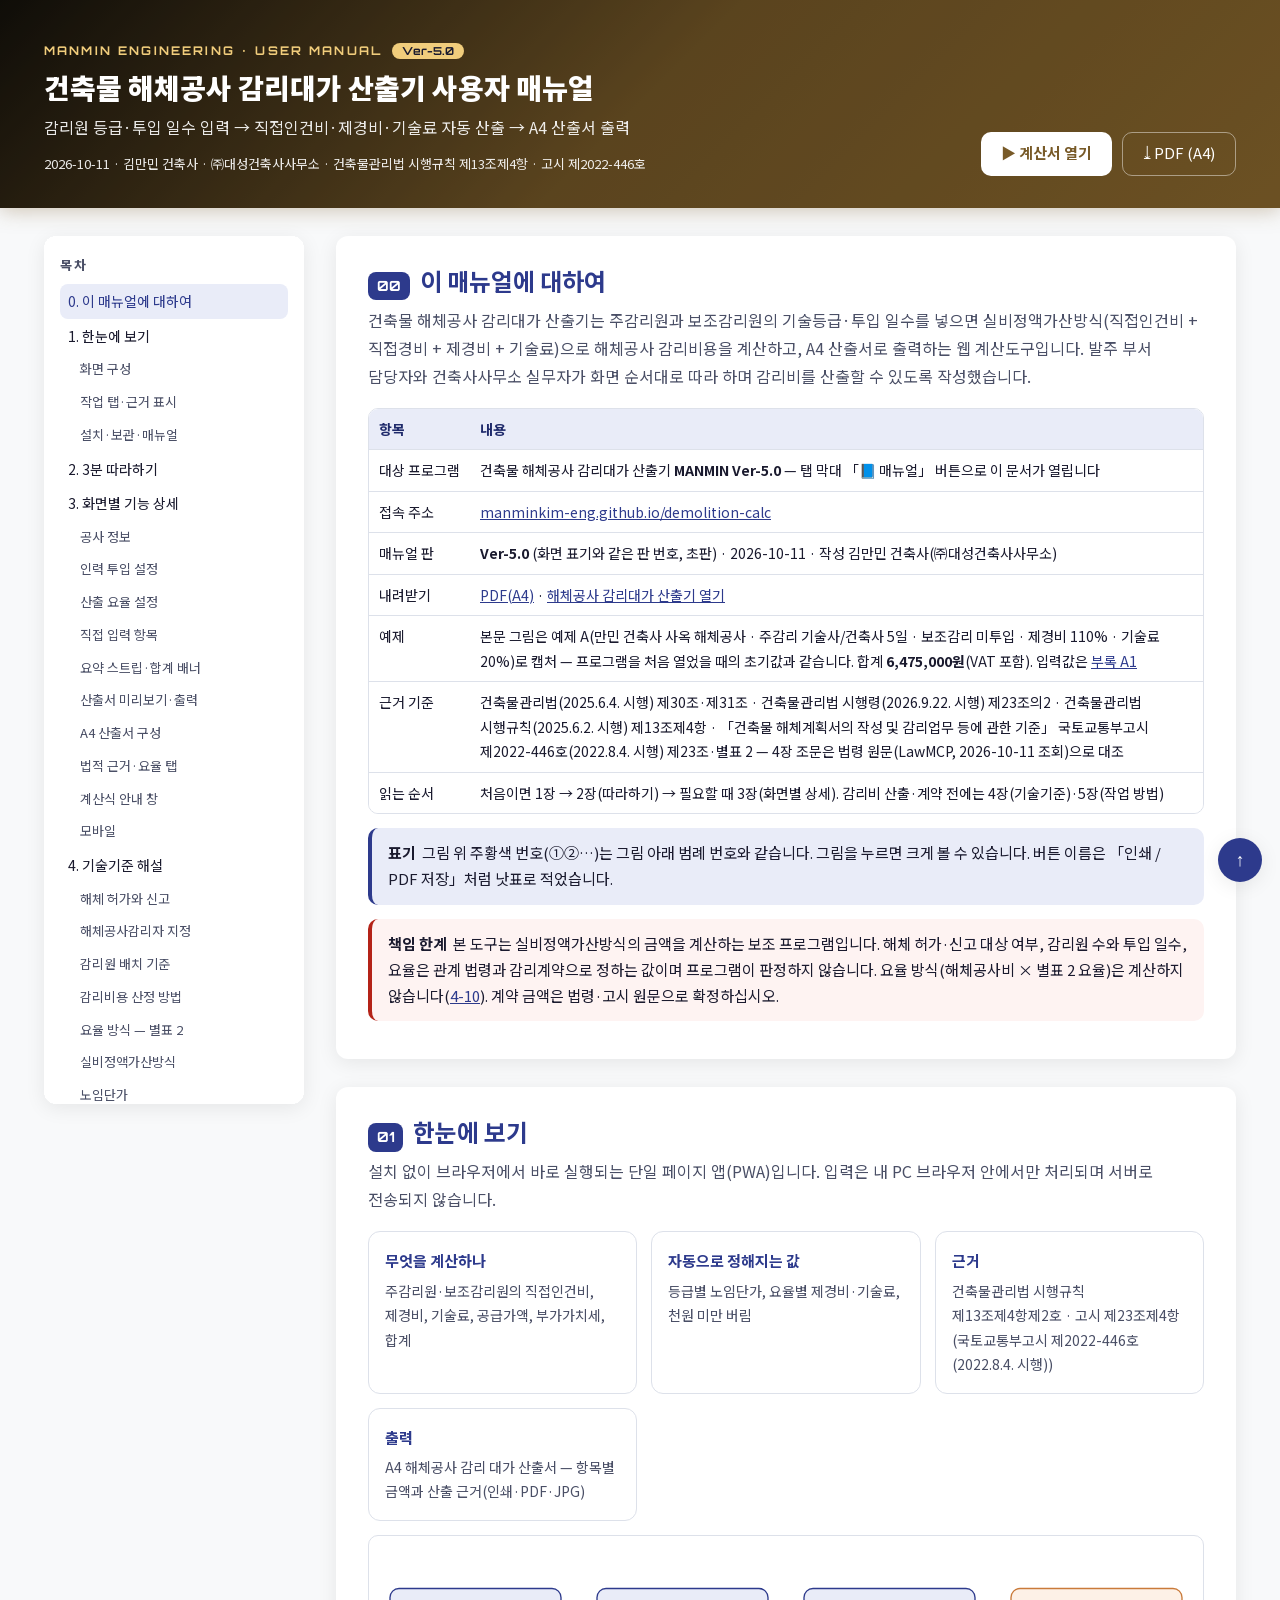
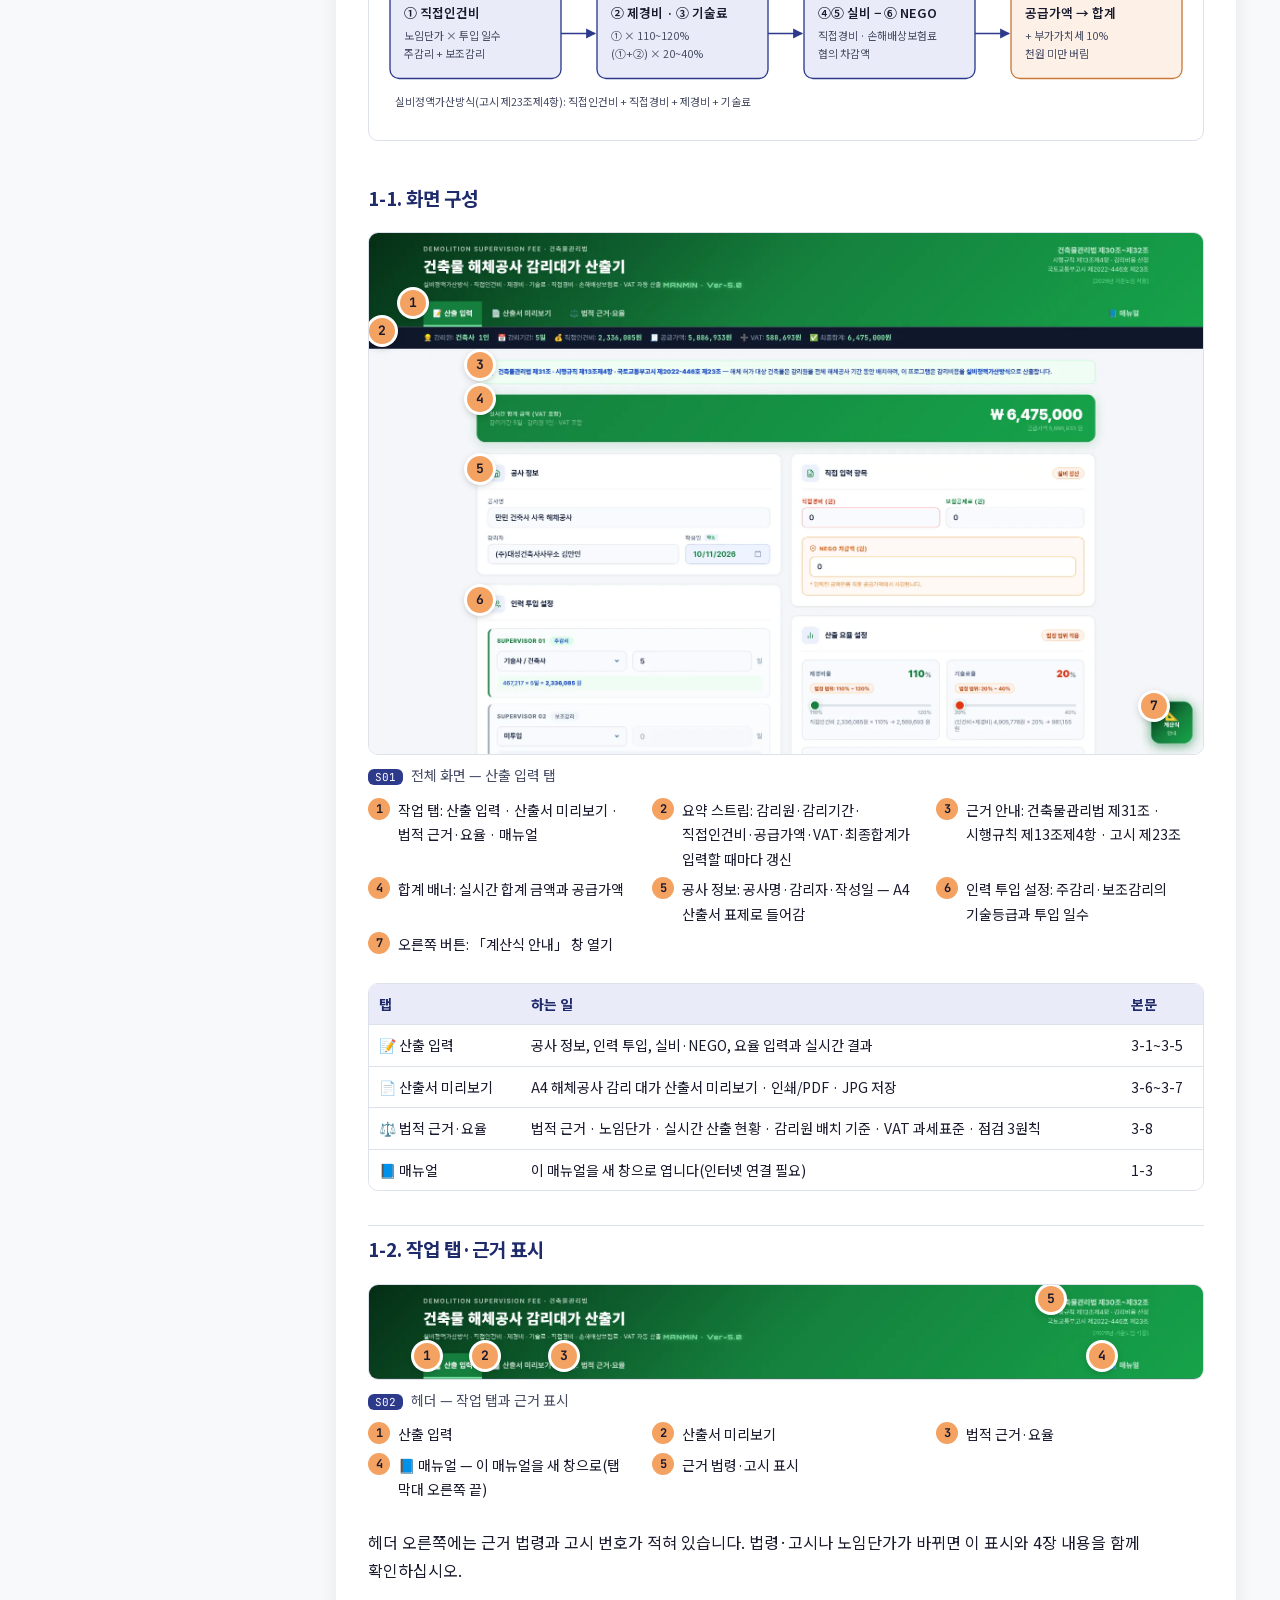
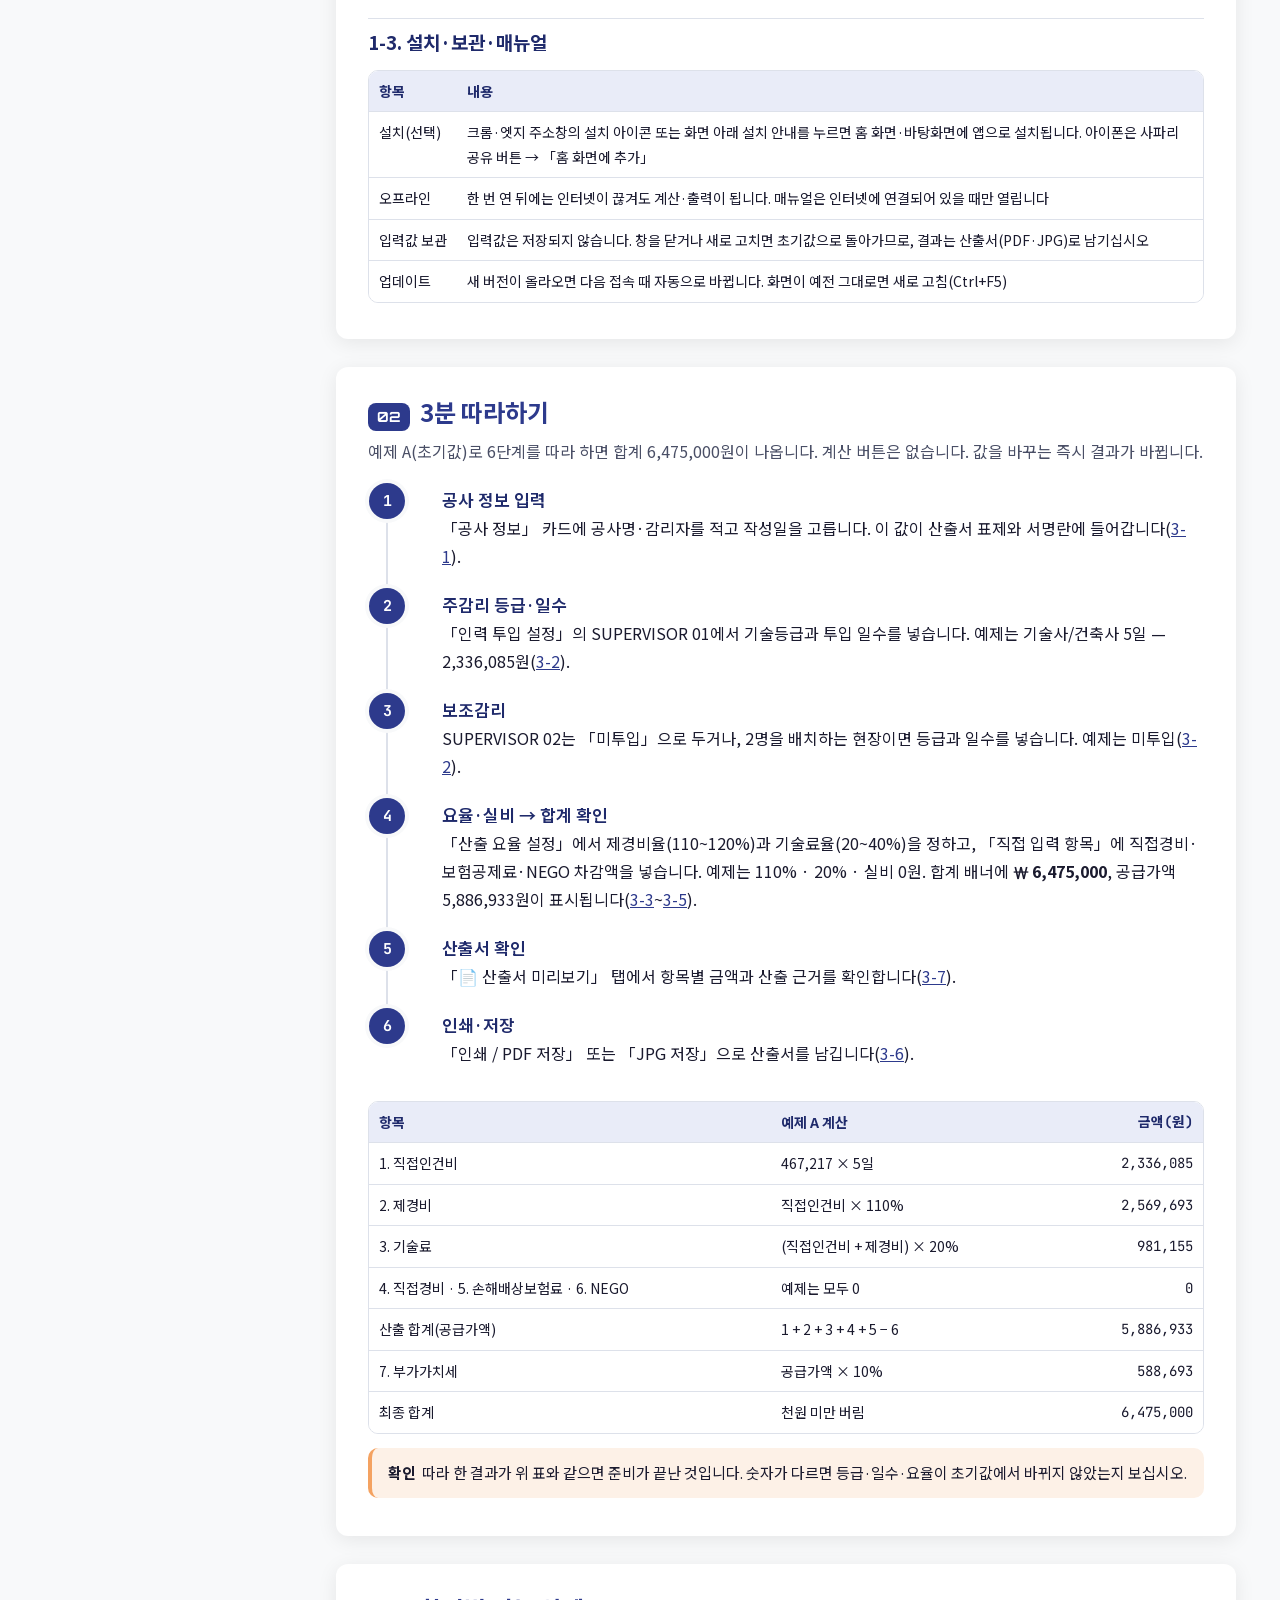
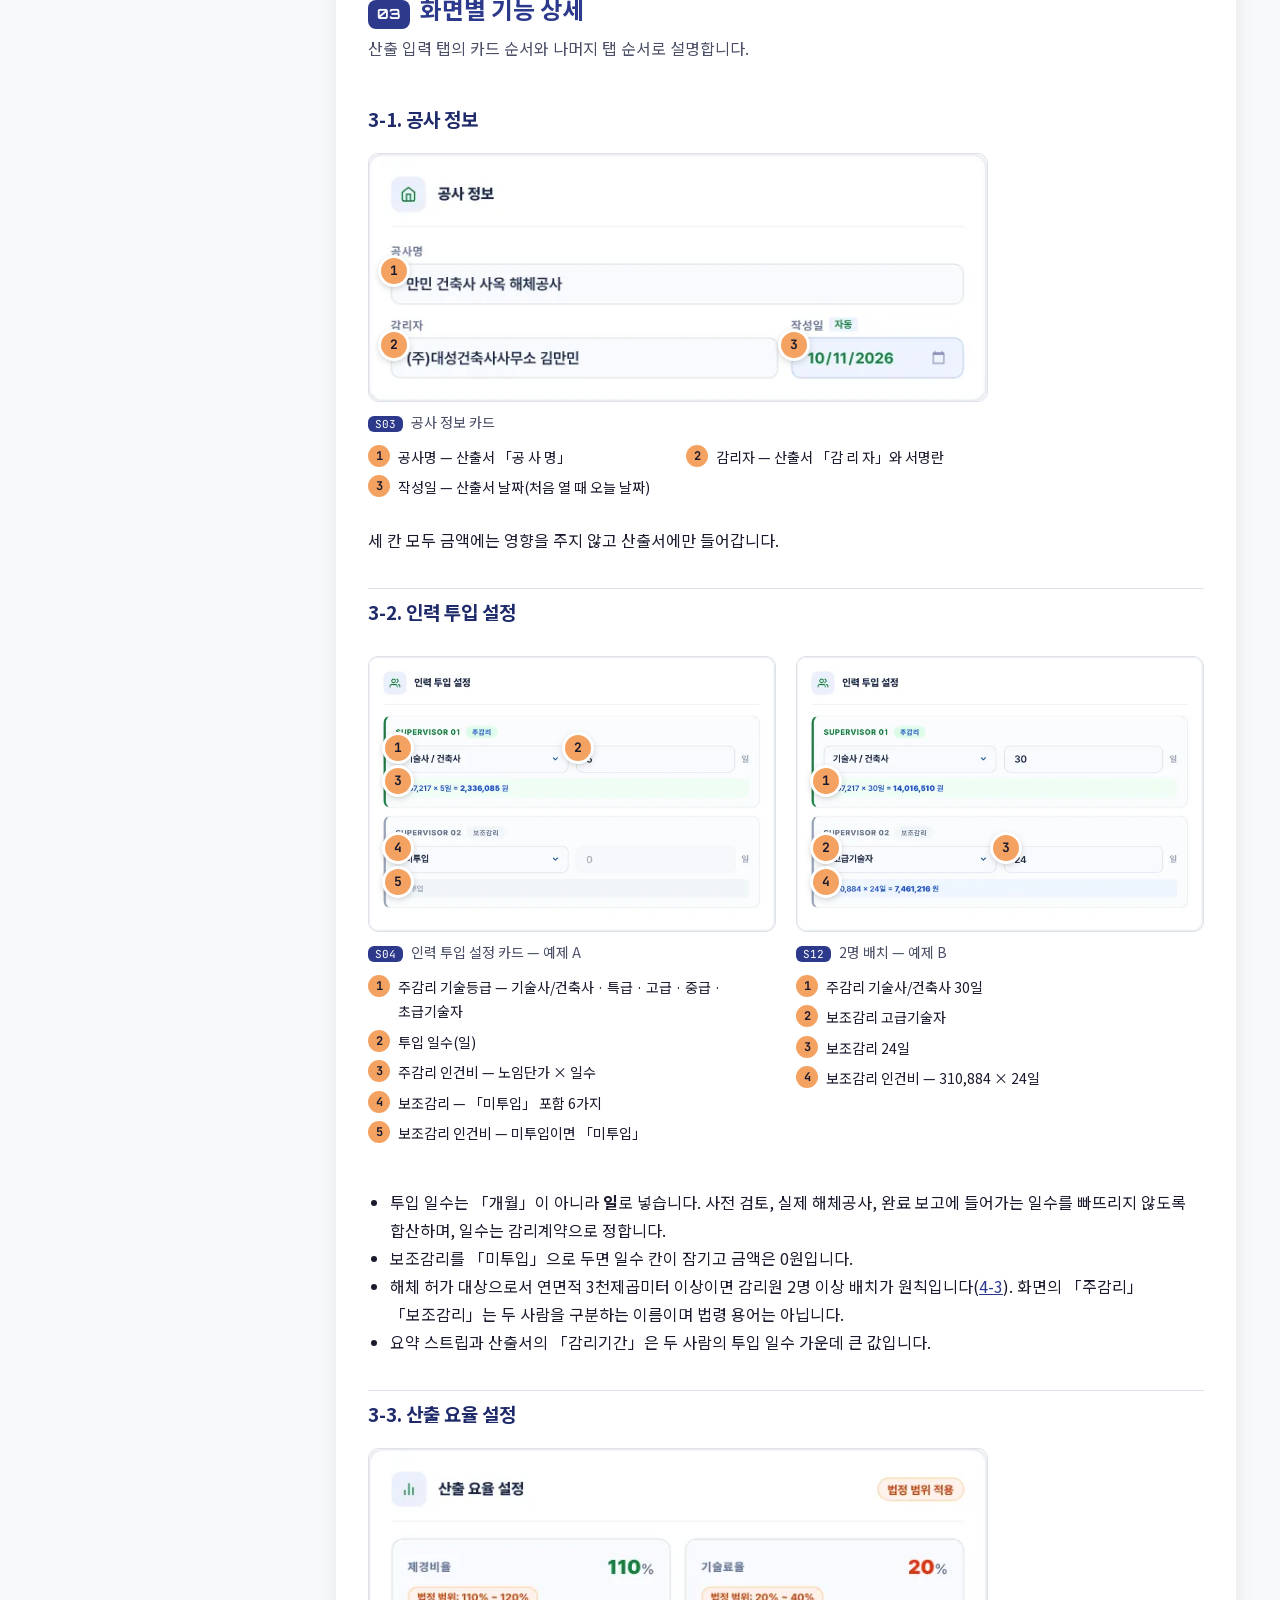
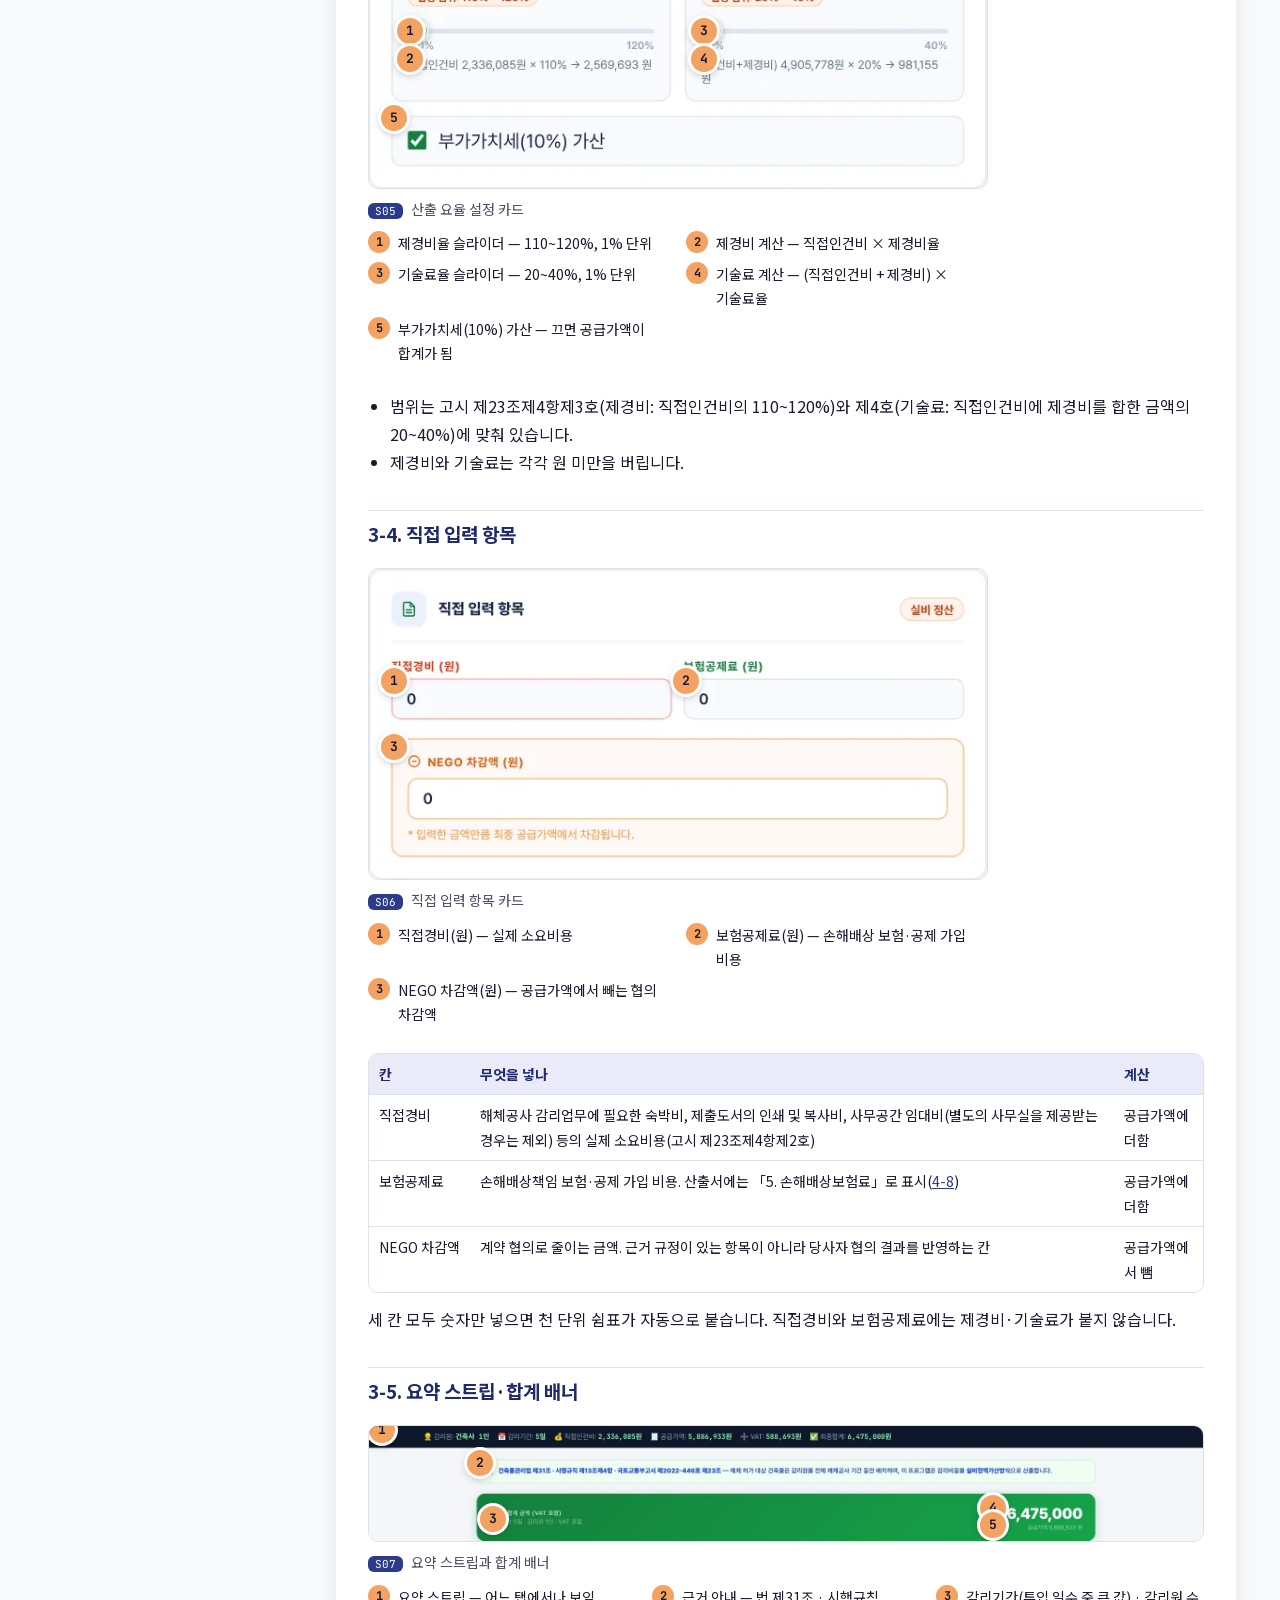
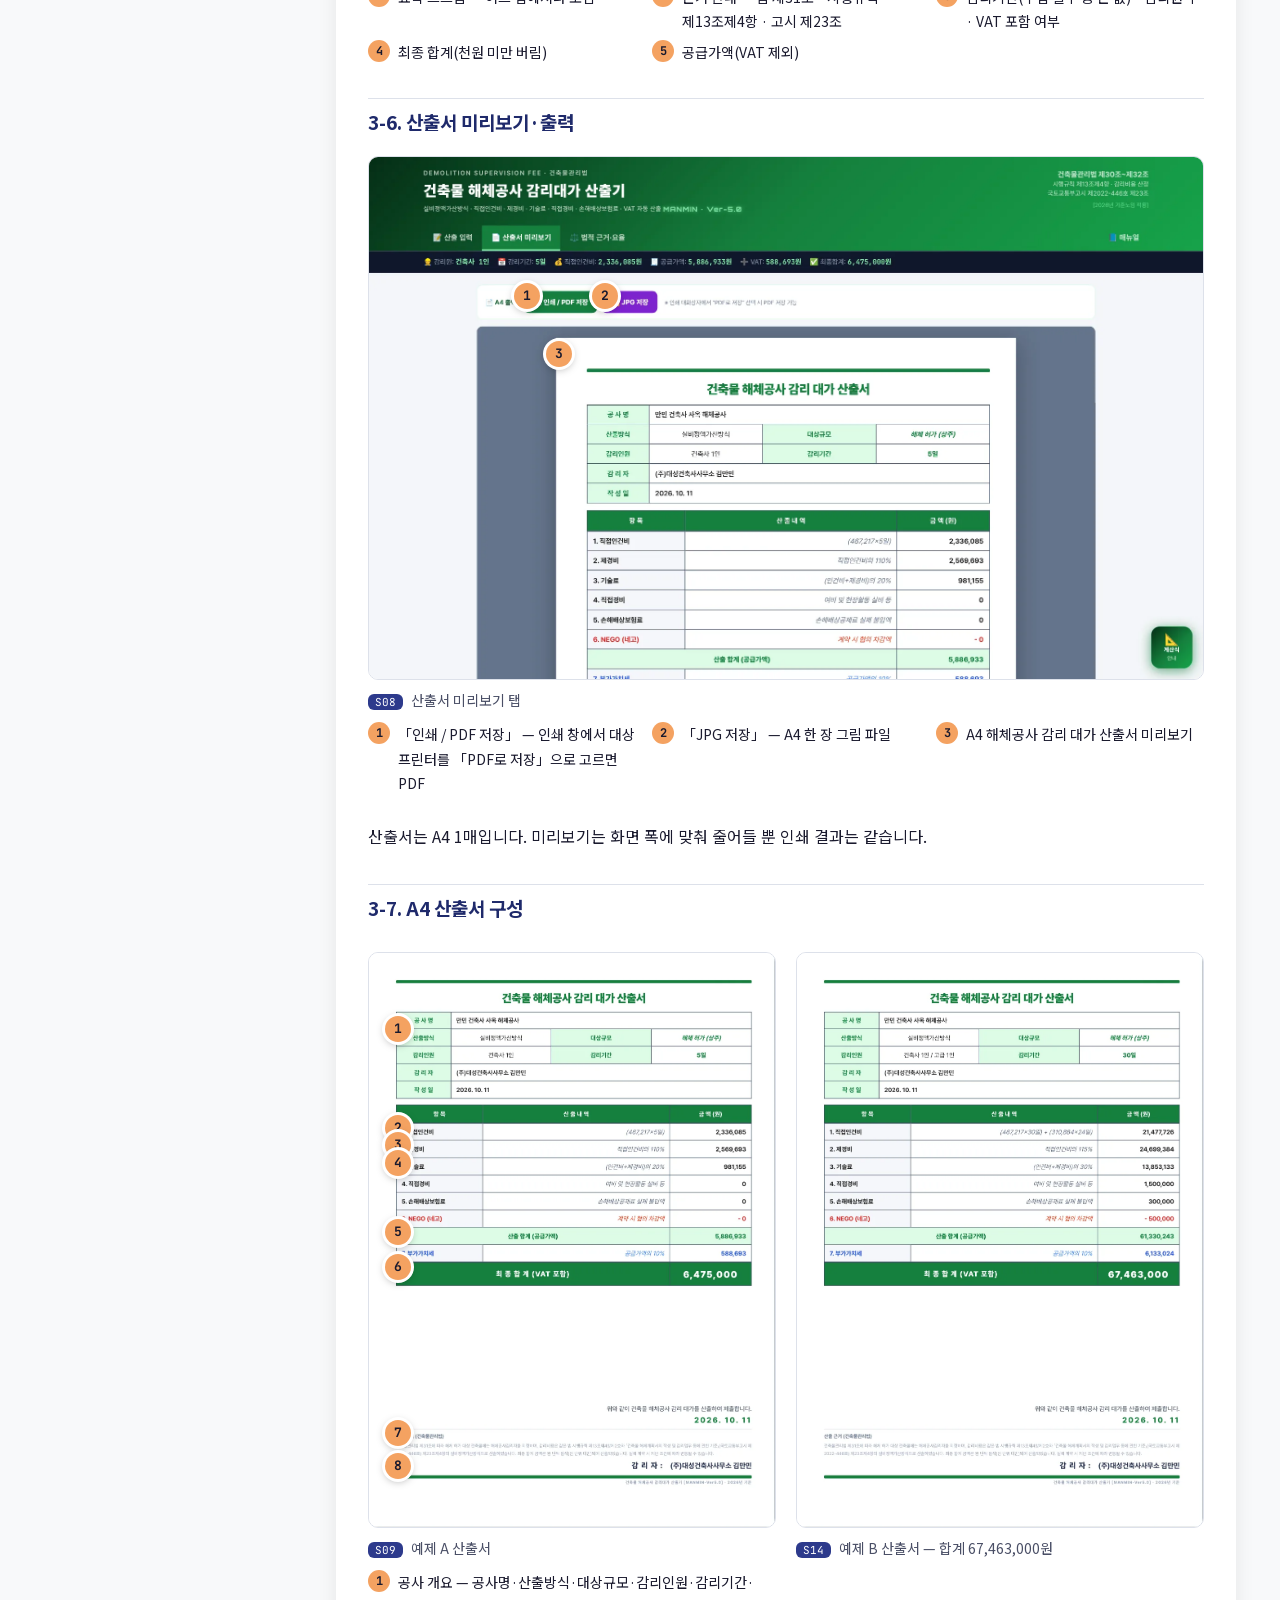
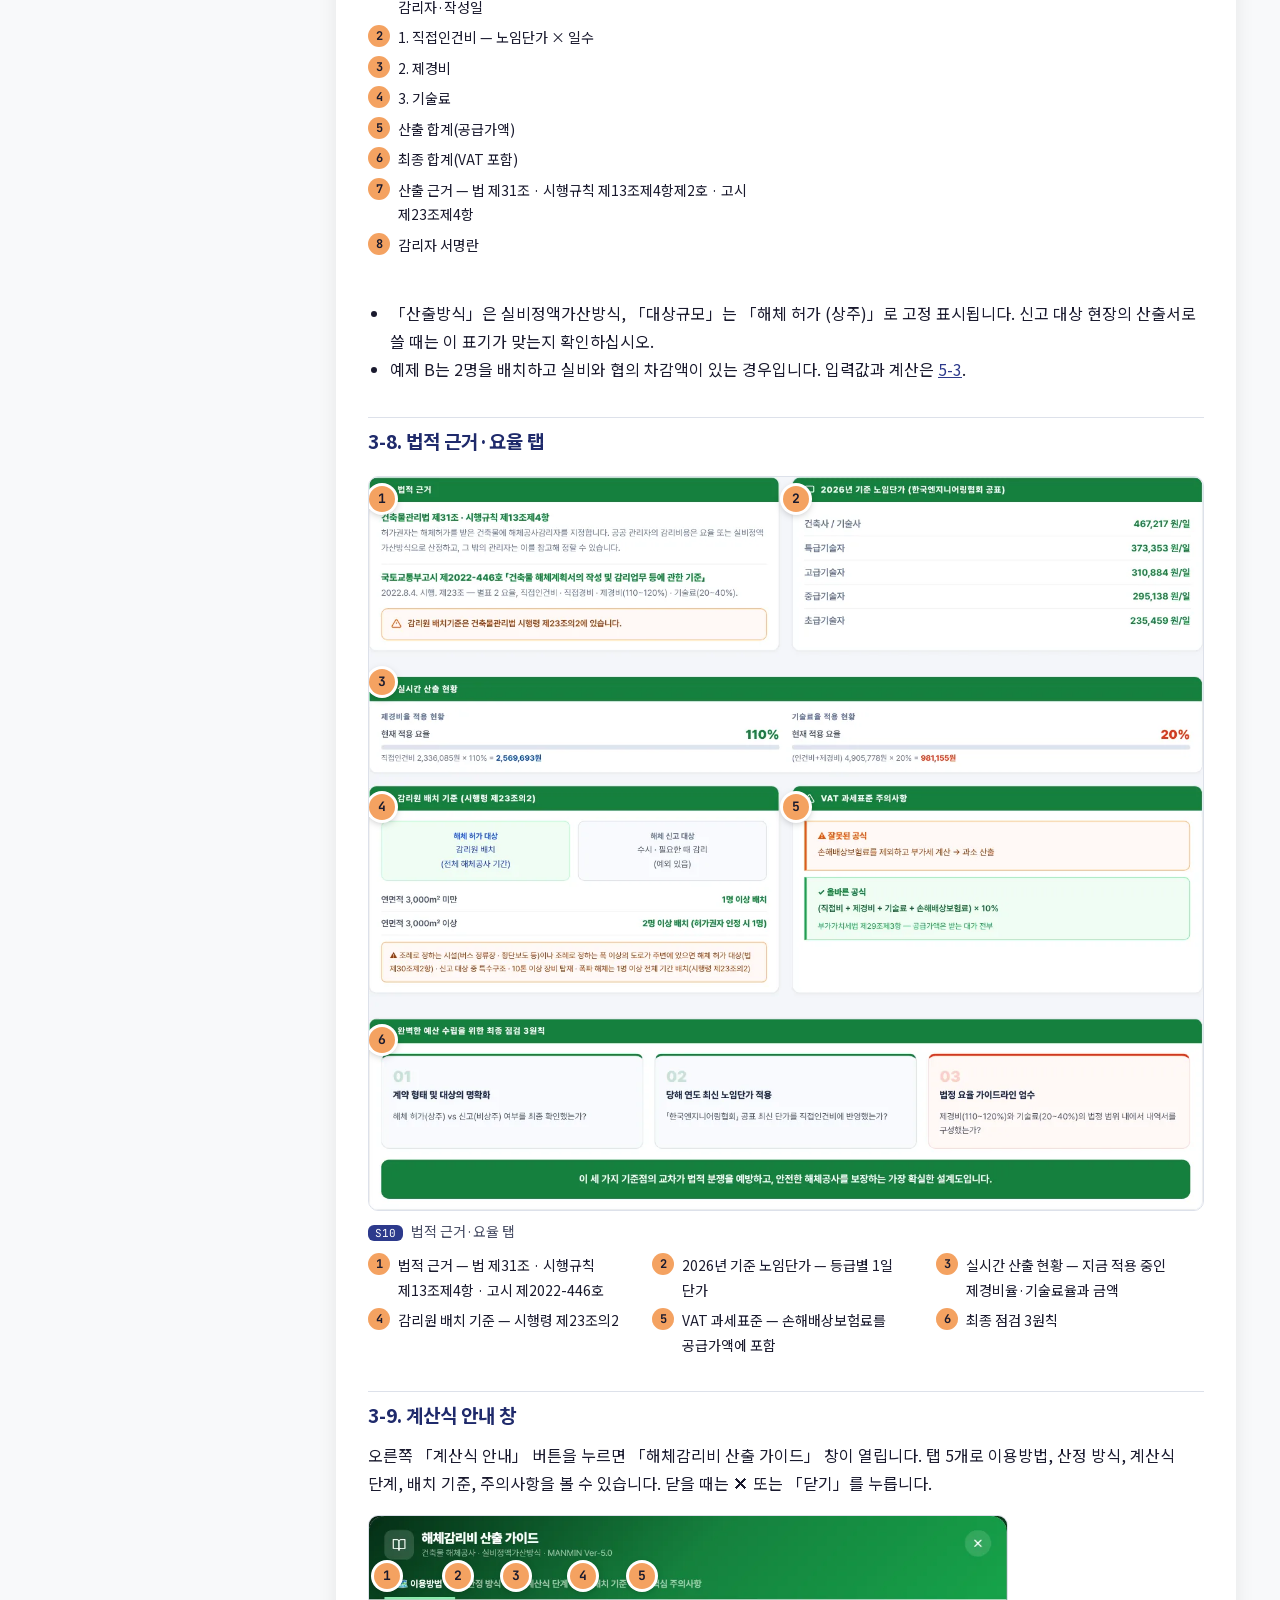
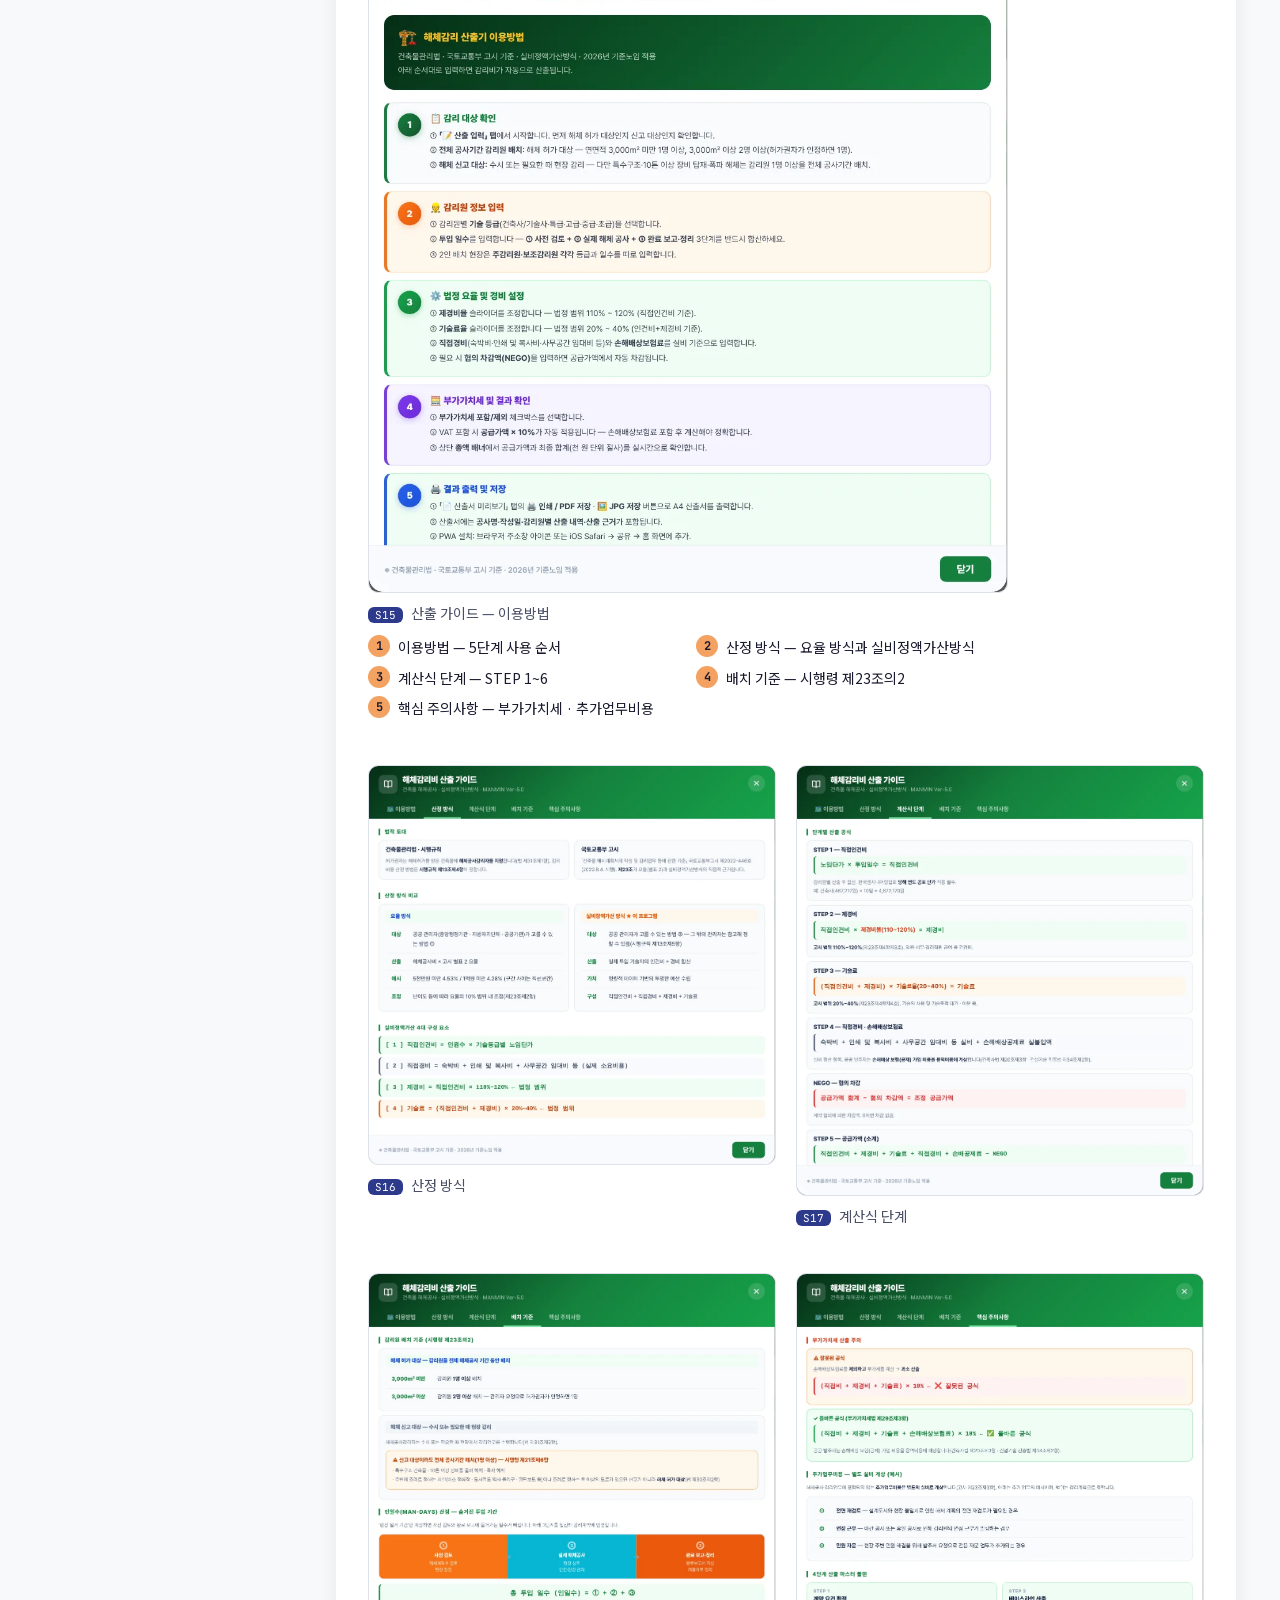
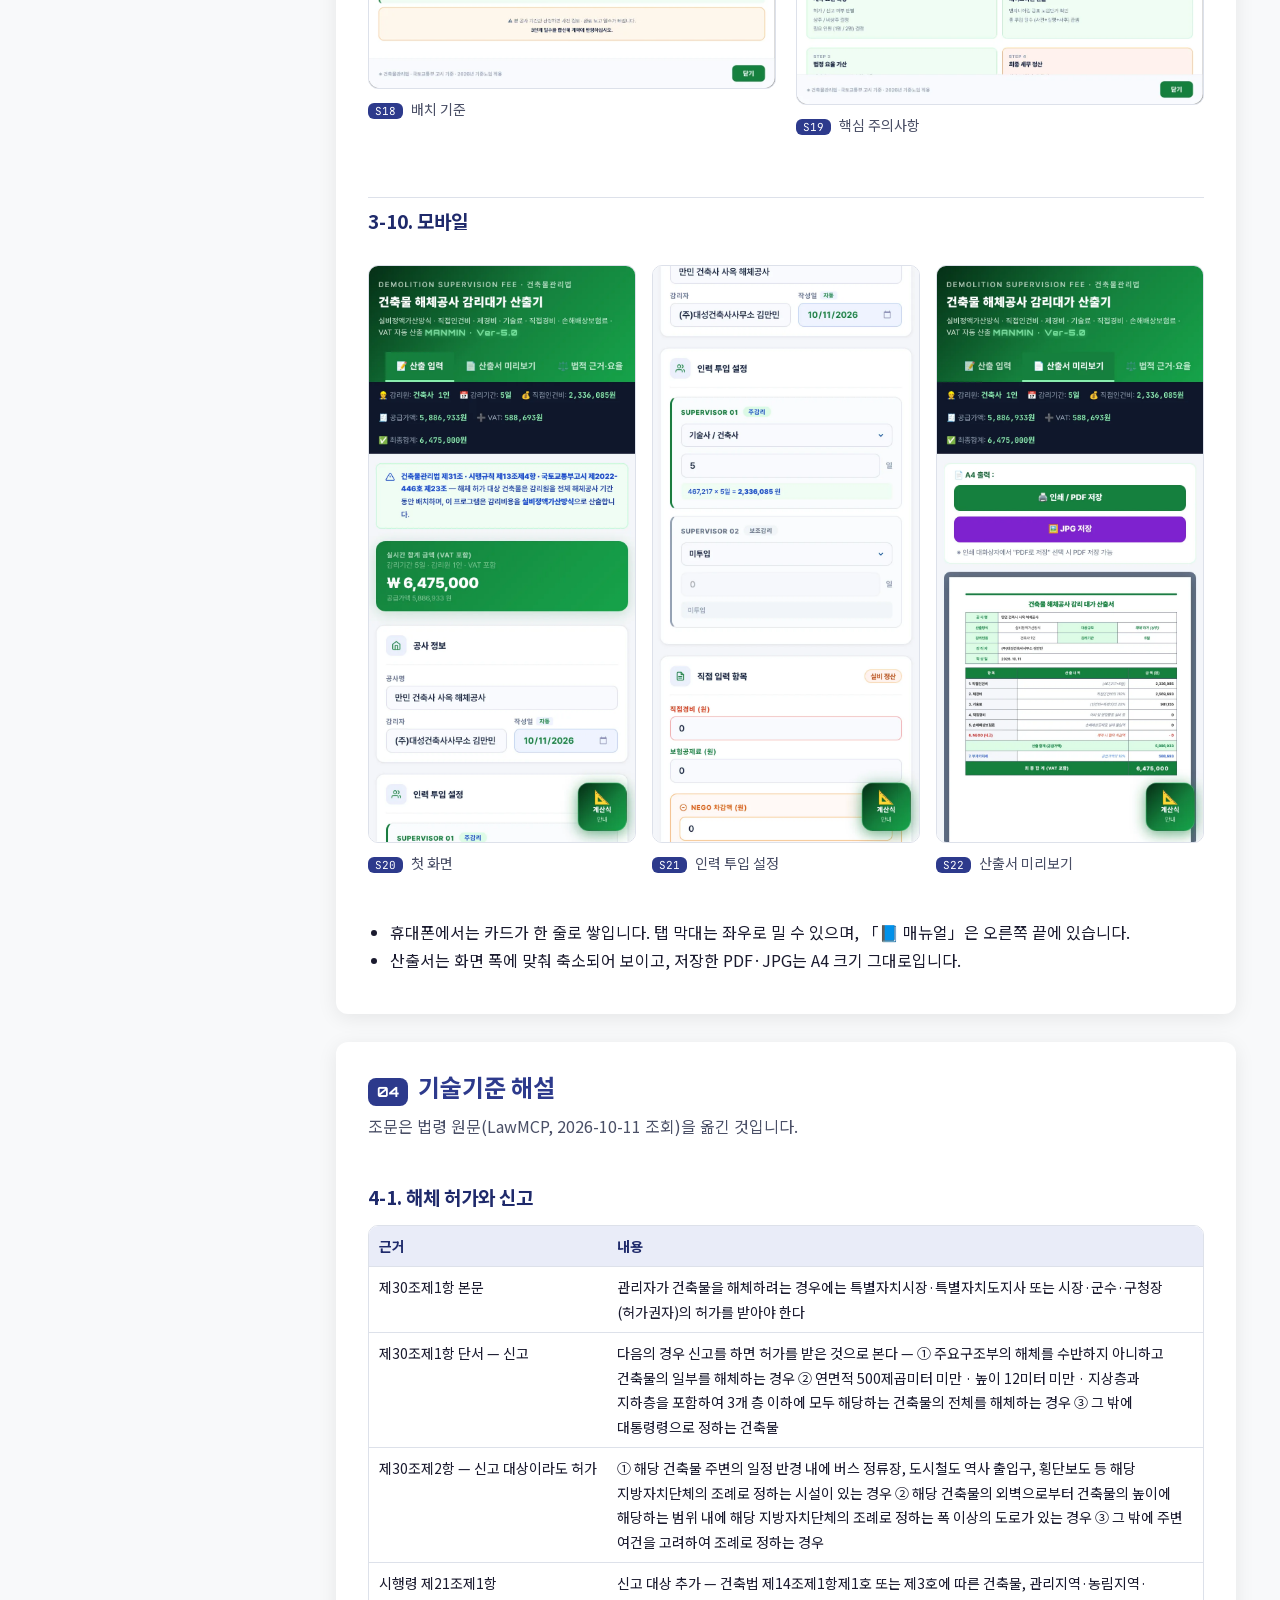
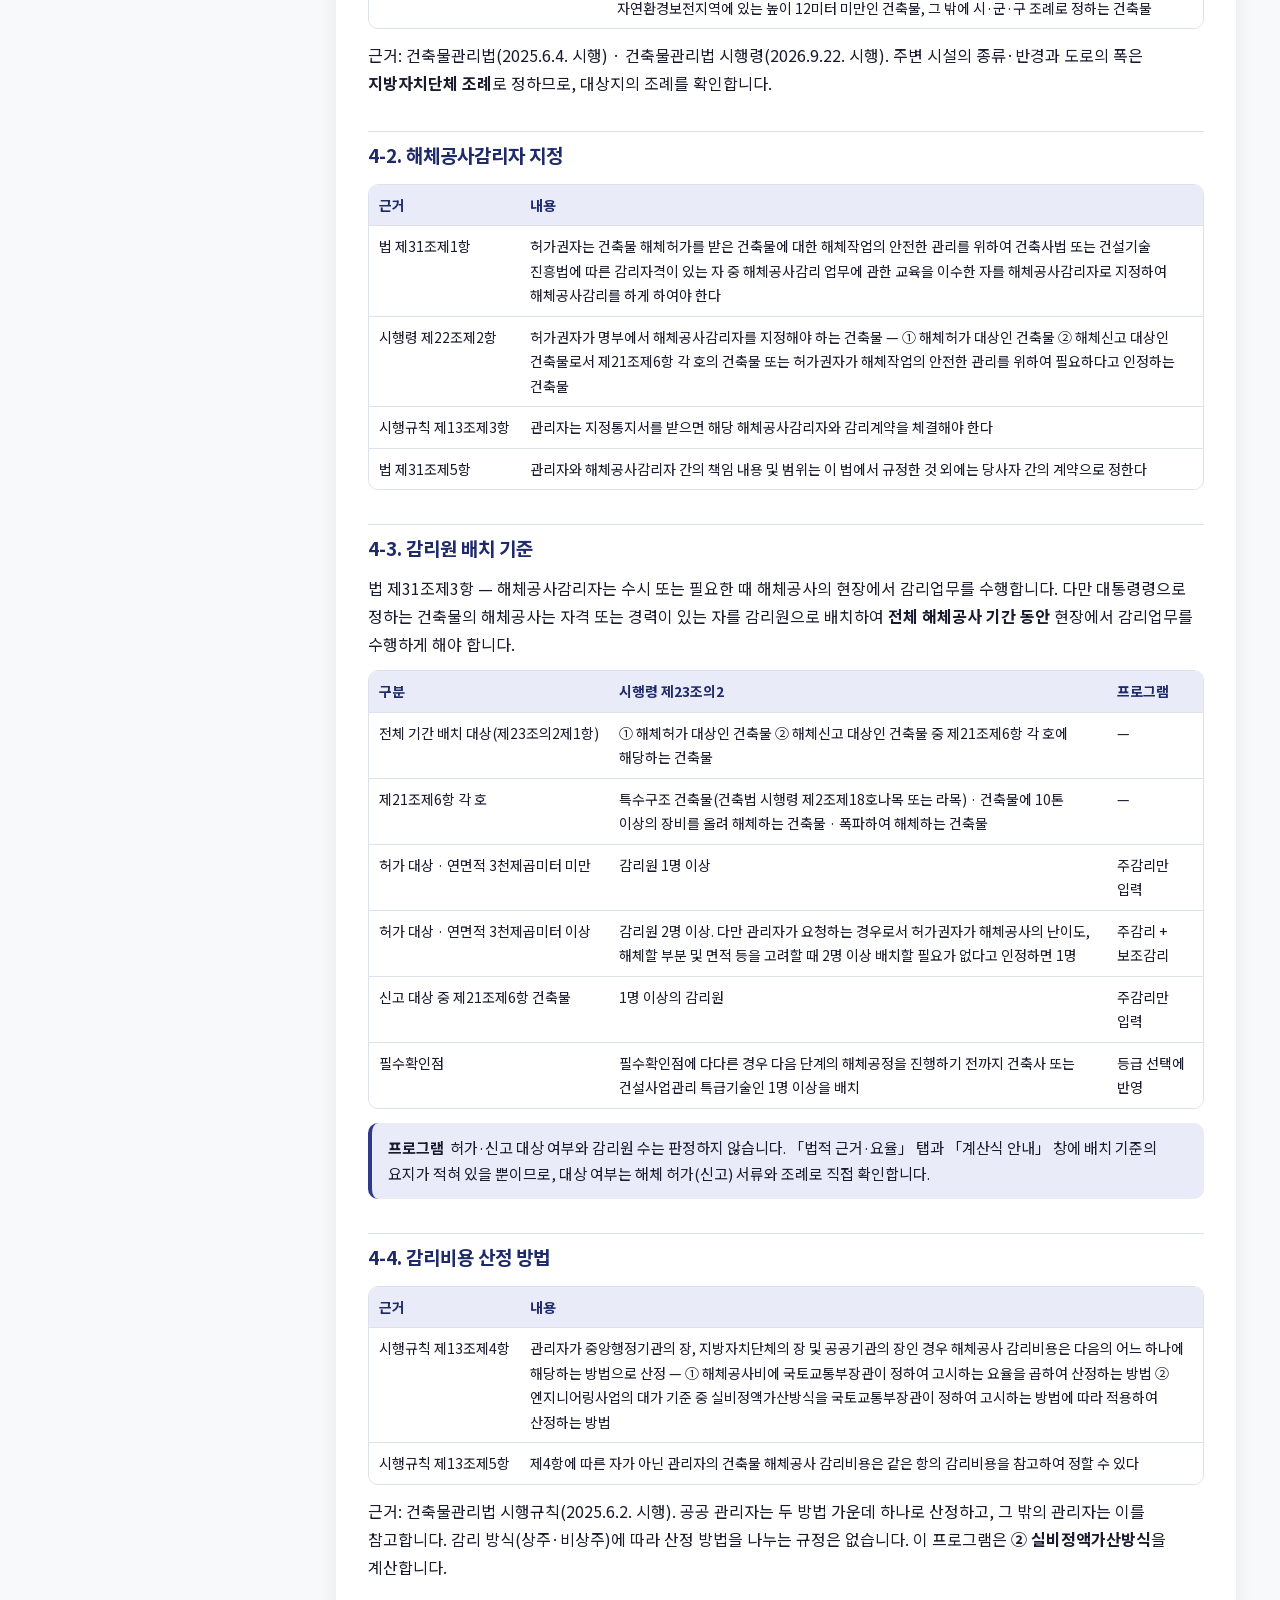
==== commit d87d9f59: "건축 헤더 보완: 브랜드 줄 만민 이미지 삭제 · 헤더 높이 종전 복원 · 매뉴얼 머리 금색 - 브랜드 줄 마크 이미지(icons/brand-mark.png) 삭제, 글자 줄(11" ====
--- a/manual/index.html
+++ b/manual/index.html
@@ -4,9 +4,9 @@
 <title>건축물 해체공사 감리대가 산출기 사용자 매뉴얼 Ver-5.0 · MANMIN</title>
 <meta name="description" content="건축물 해체공사 감리대가 산출기 MANMIN Ver-5.0 사용자 매뉴얼 — 화면 기능, 기술기준(건축물관리법 제30조·제31조, 시행령 제23조의2, 시행규칙 제13조, 고시 제2022-446호 제23조 실비정액가산방식), 실무 작업 방법">
 <meta name="author" content="김만민 건축사 · ㈜대성건축사사무소">
-<meta name="theme-color" content="#15803d"><meta name="color-scheme" content="light dark">
+<meta name="theme-color" content="#785a28"><meta name="color-scheme" content="light dark">
 <link rel="stylesheet" href="./assets/fonts/manmin-fonts.css">
-<style>:root{--mh-a:#052e16;--mh-b:#15803d;--mh-c:#16a34a;--mh-accent:#86efac;--mh-shadow:rgba(21,128,61,.35);--mh-btn-ink:#15803d;--mh-veil:0.25;--mh-bp:50%}
+<style>:root{--mh-a:#14110b;--mh-b:#785a28;--mh-c:#8f6b2e;--mh-accent:#f1cd7c;--mh-shadow:rgba(120,90,40,.35);--mh-btn-ink:#785a28;--mh-veil:0.25;--mh-bp:50%}
 
 :root{
   --navy:#2D3A8C;--navy-d:#1F2A6B;--navy-l:#E9ECF8;--accent:#F4A261;--accent-d:#C97A3A;--accent-l:#FDF1E7;
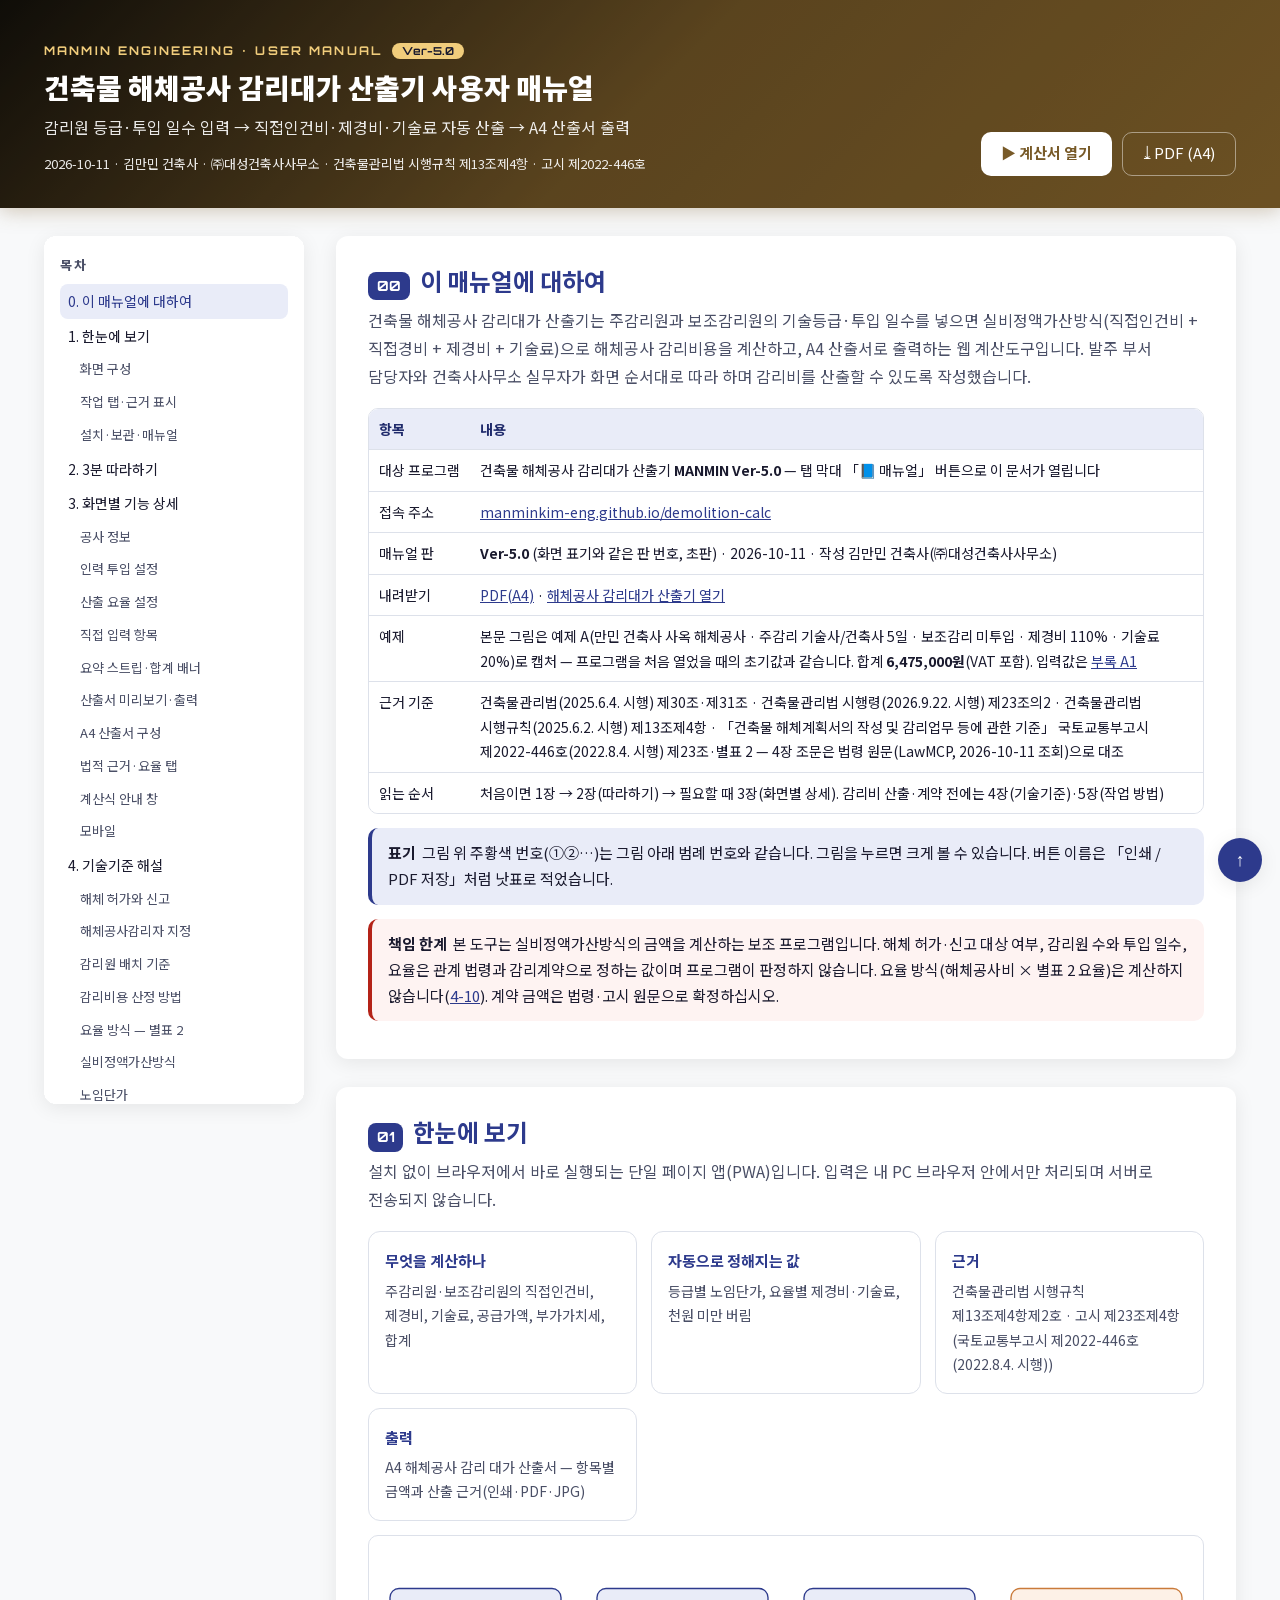
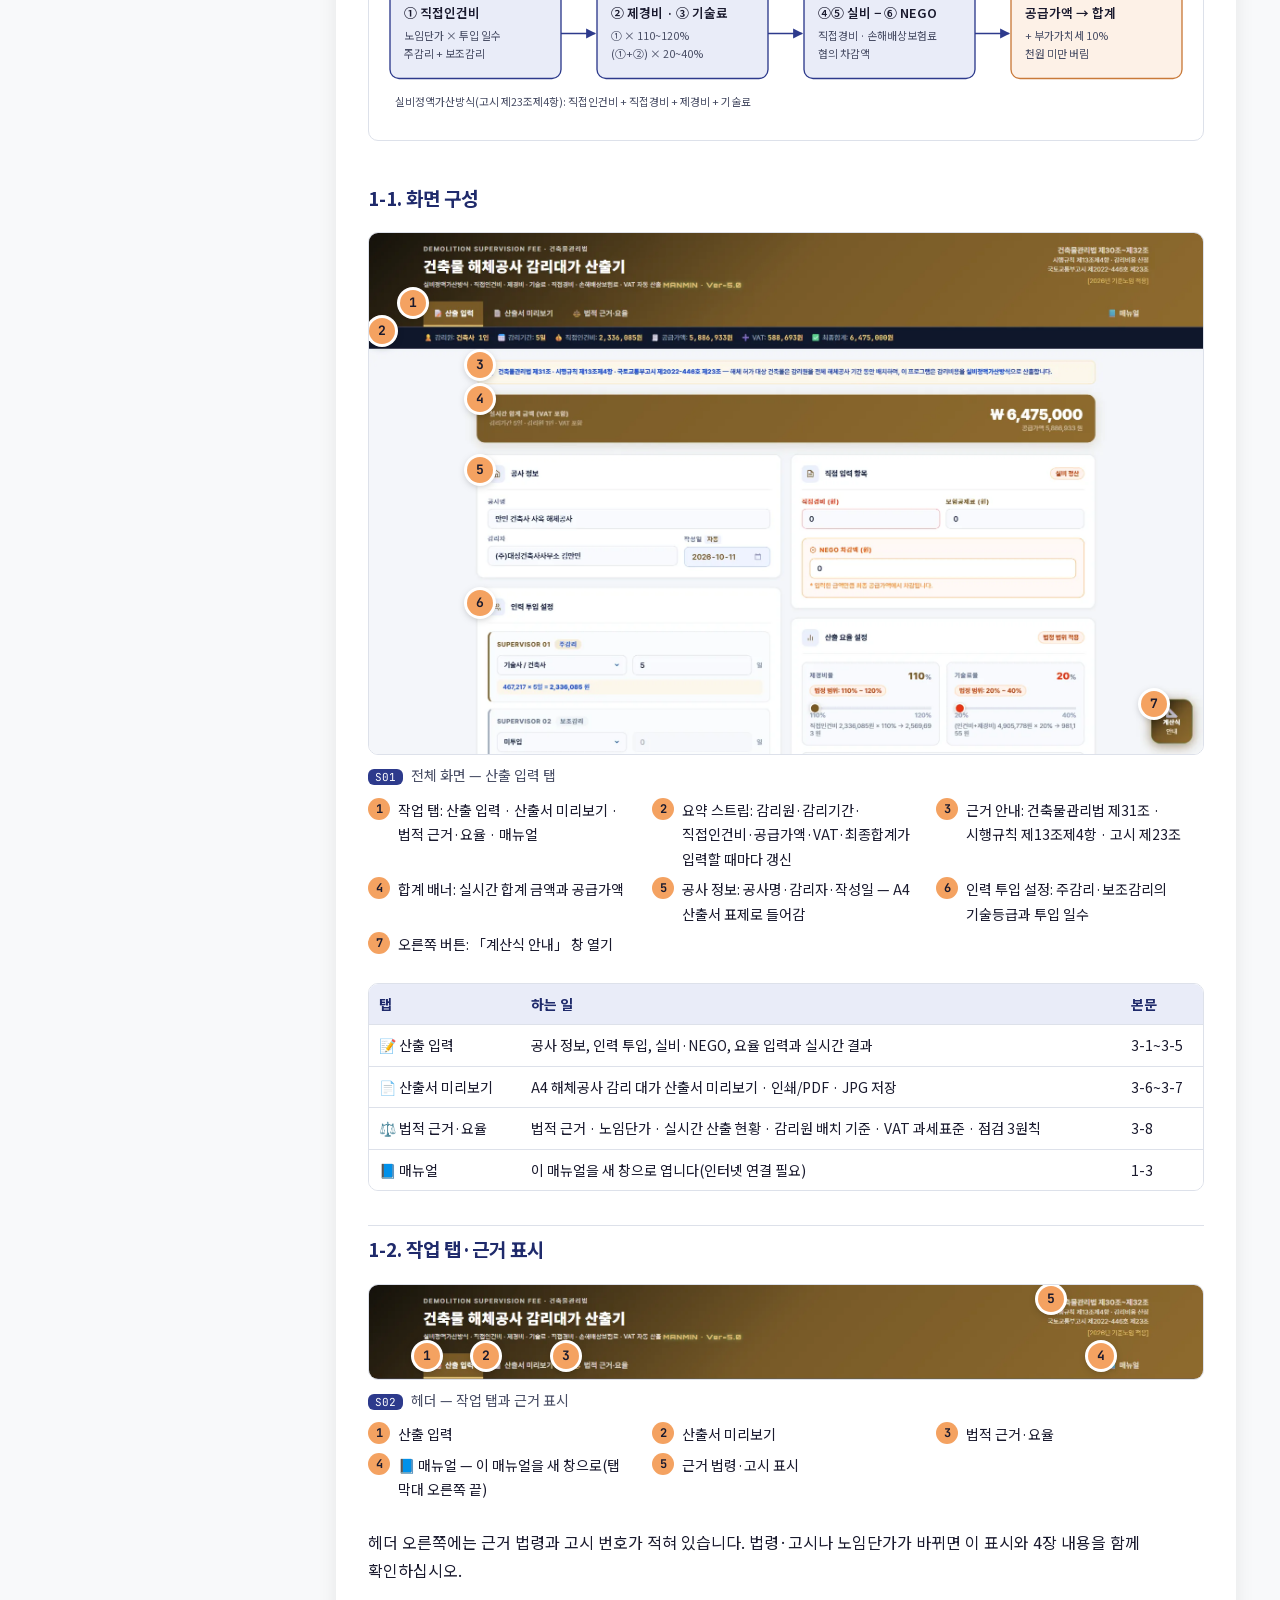
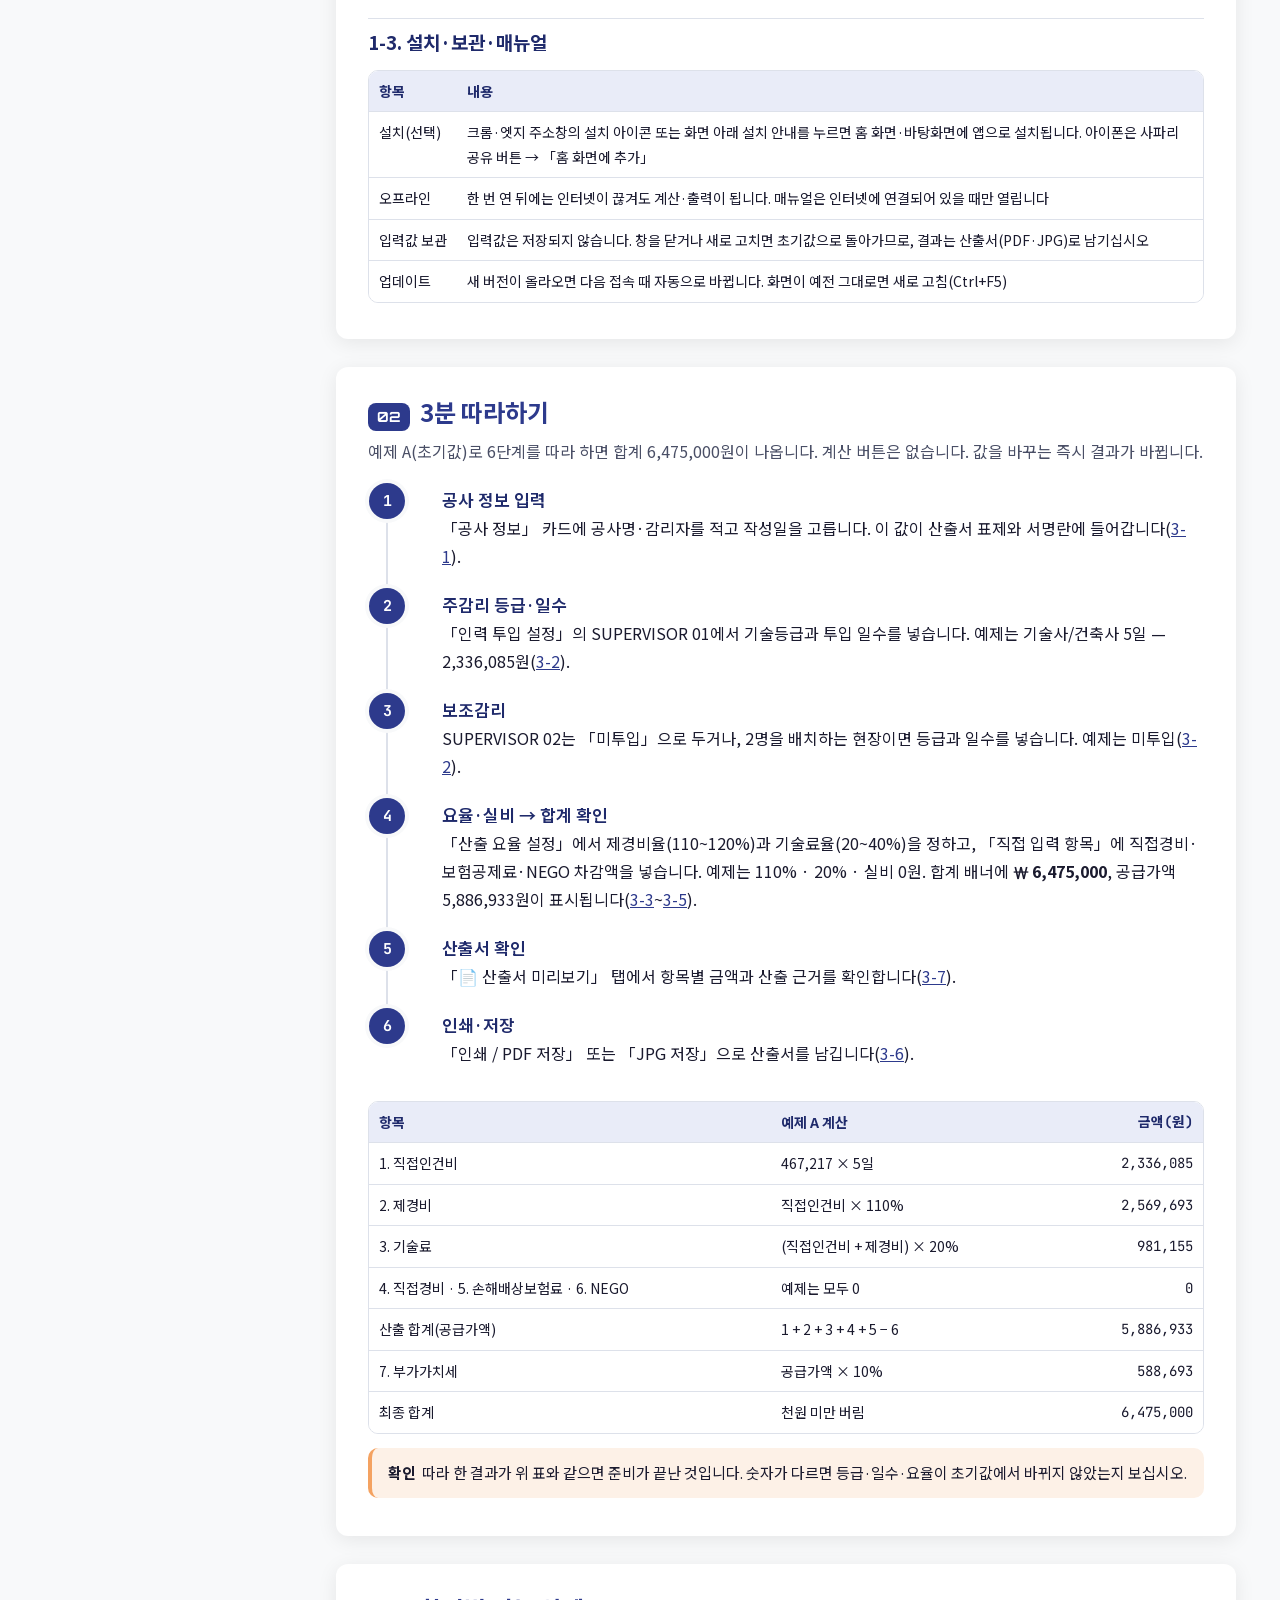
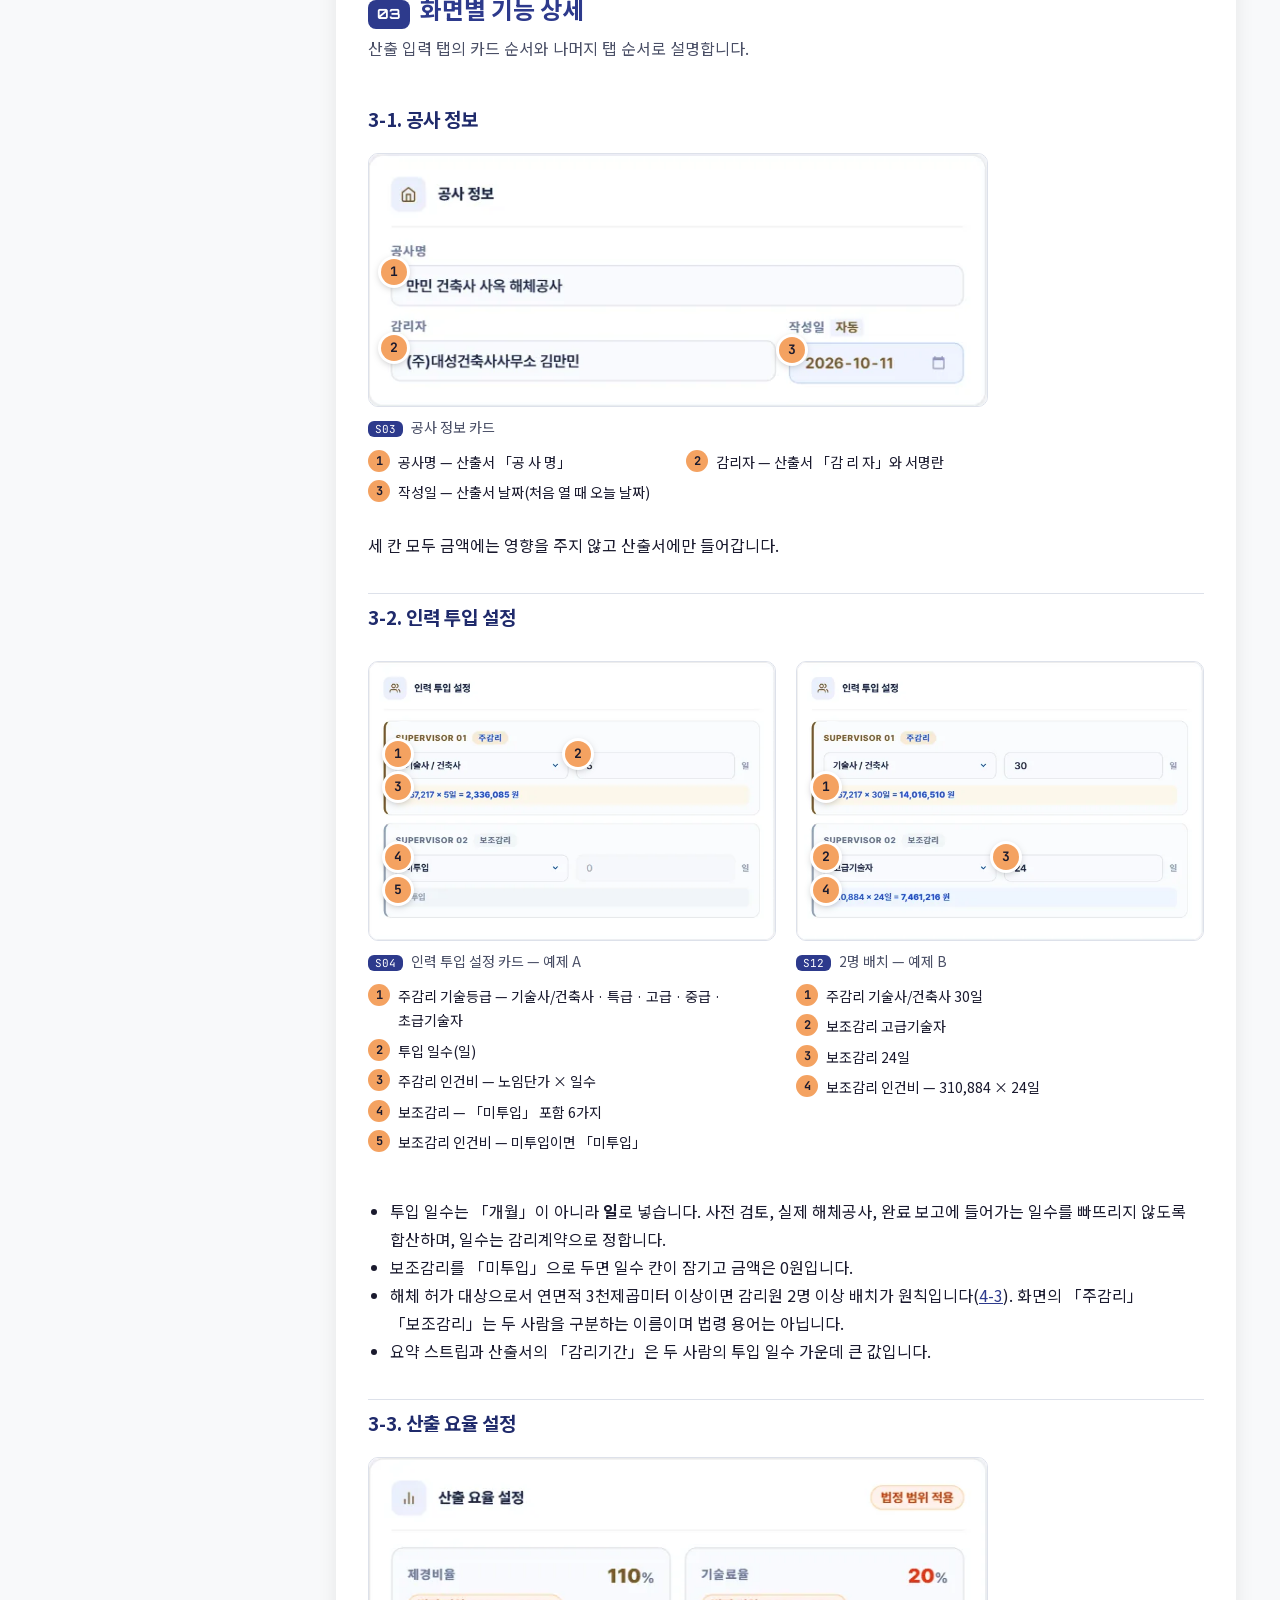
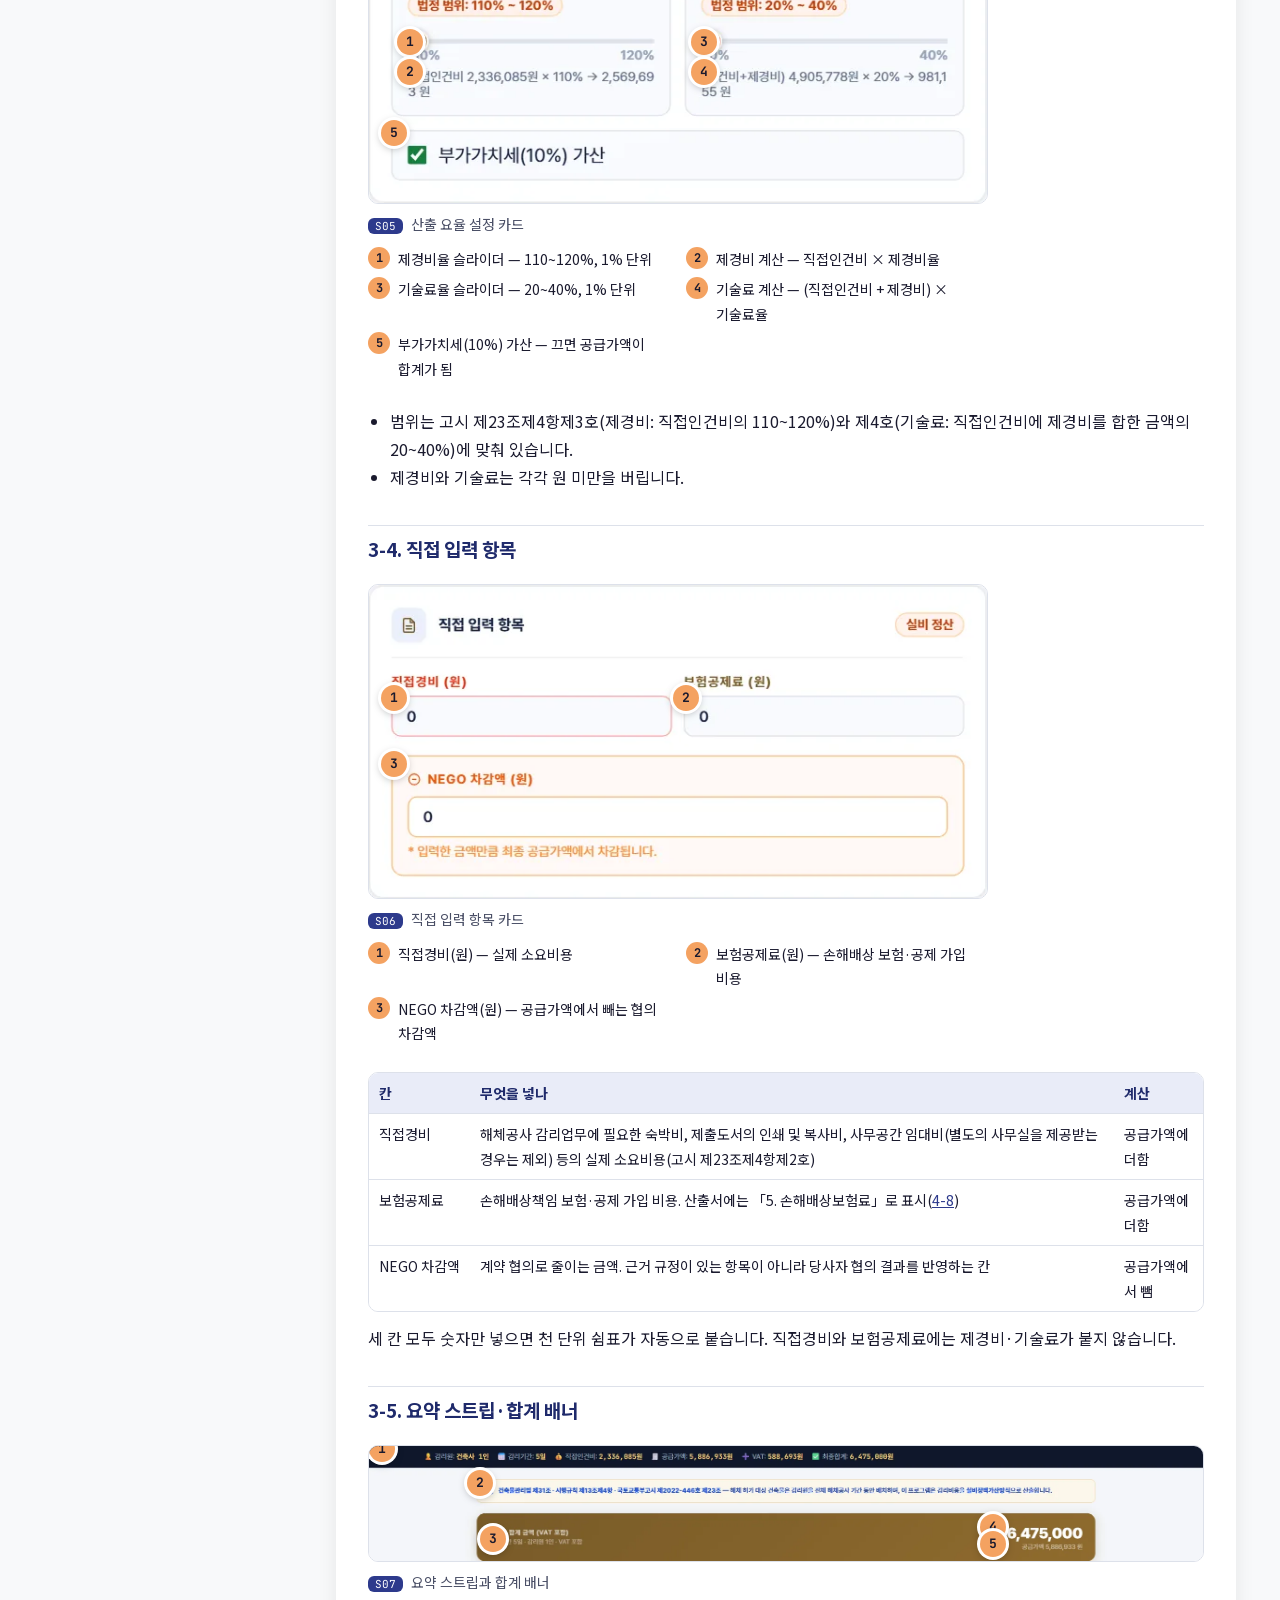
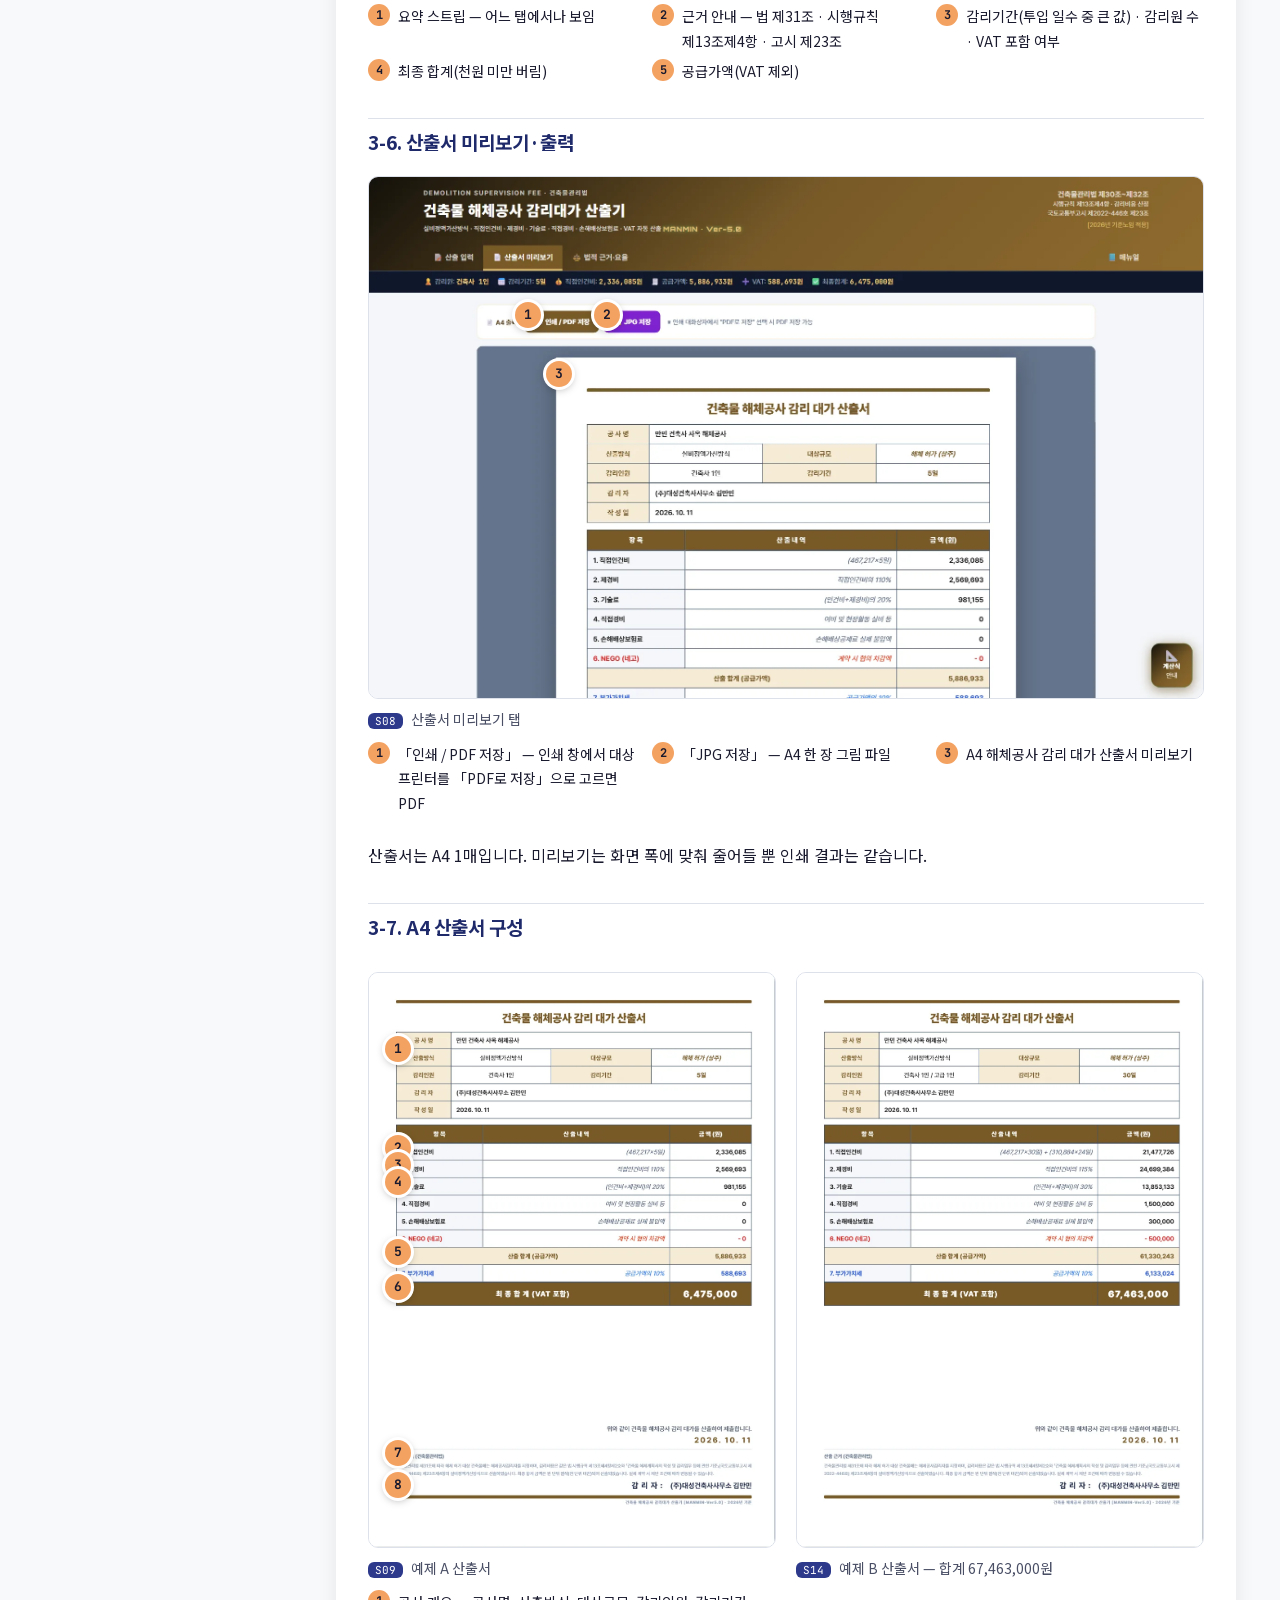
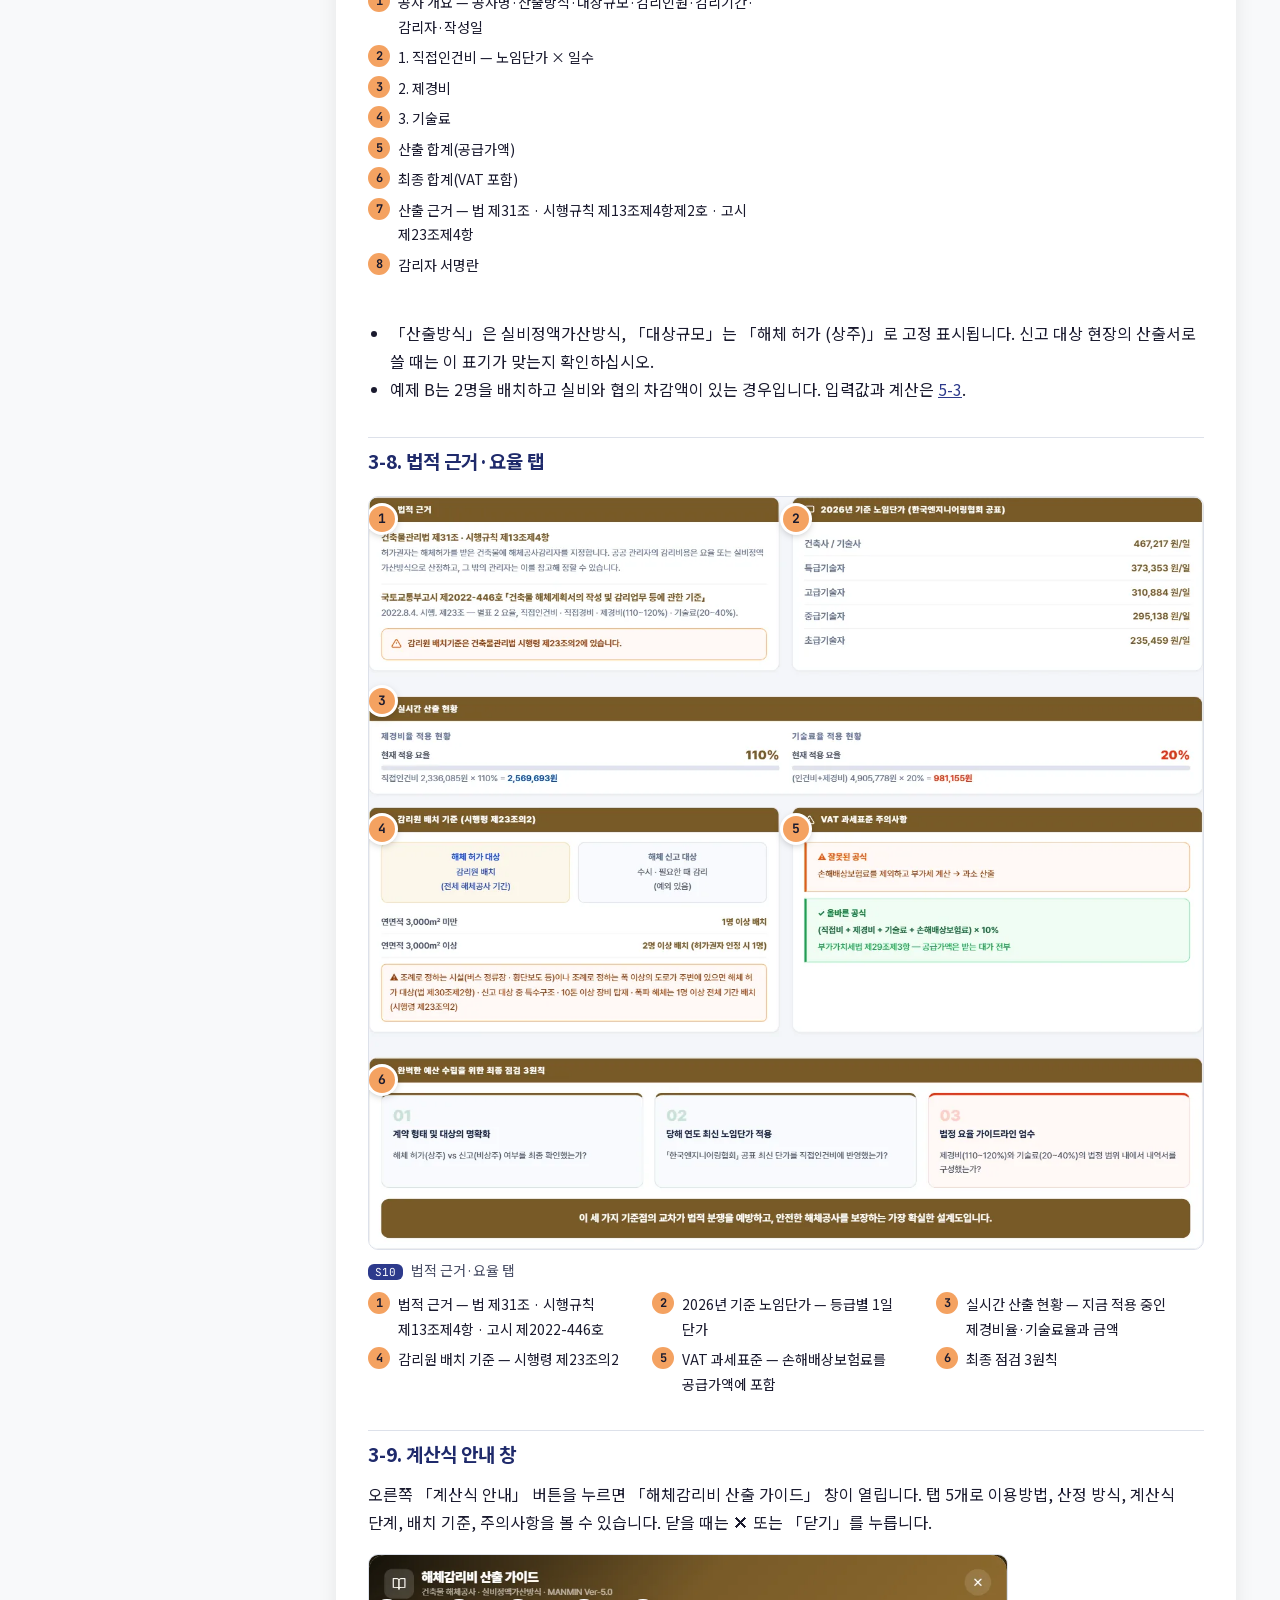
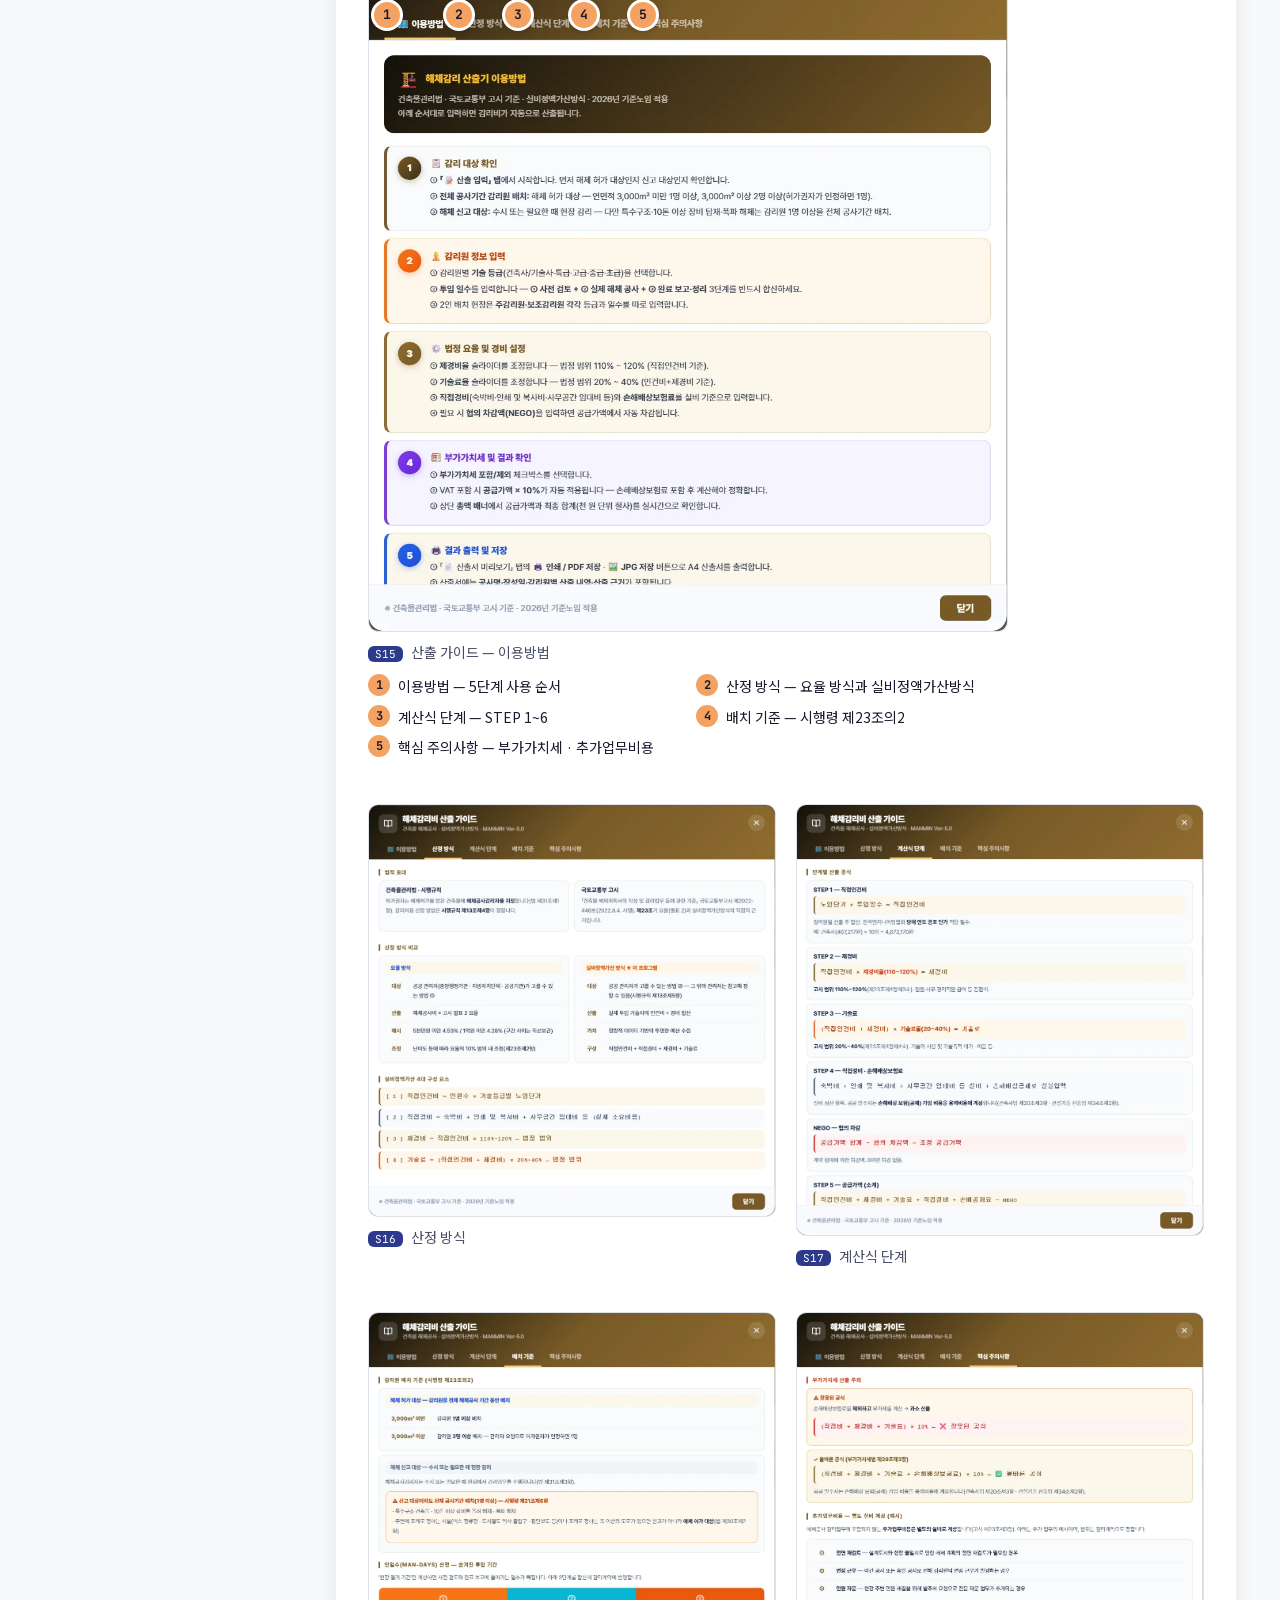
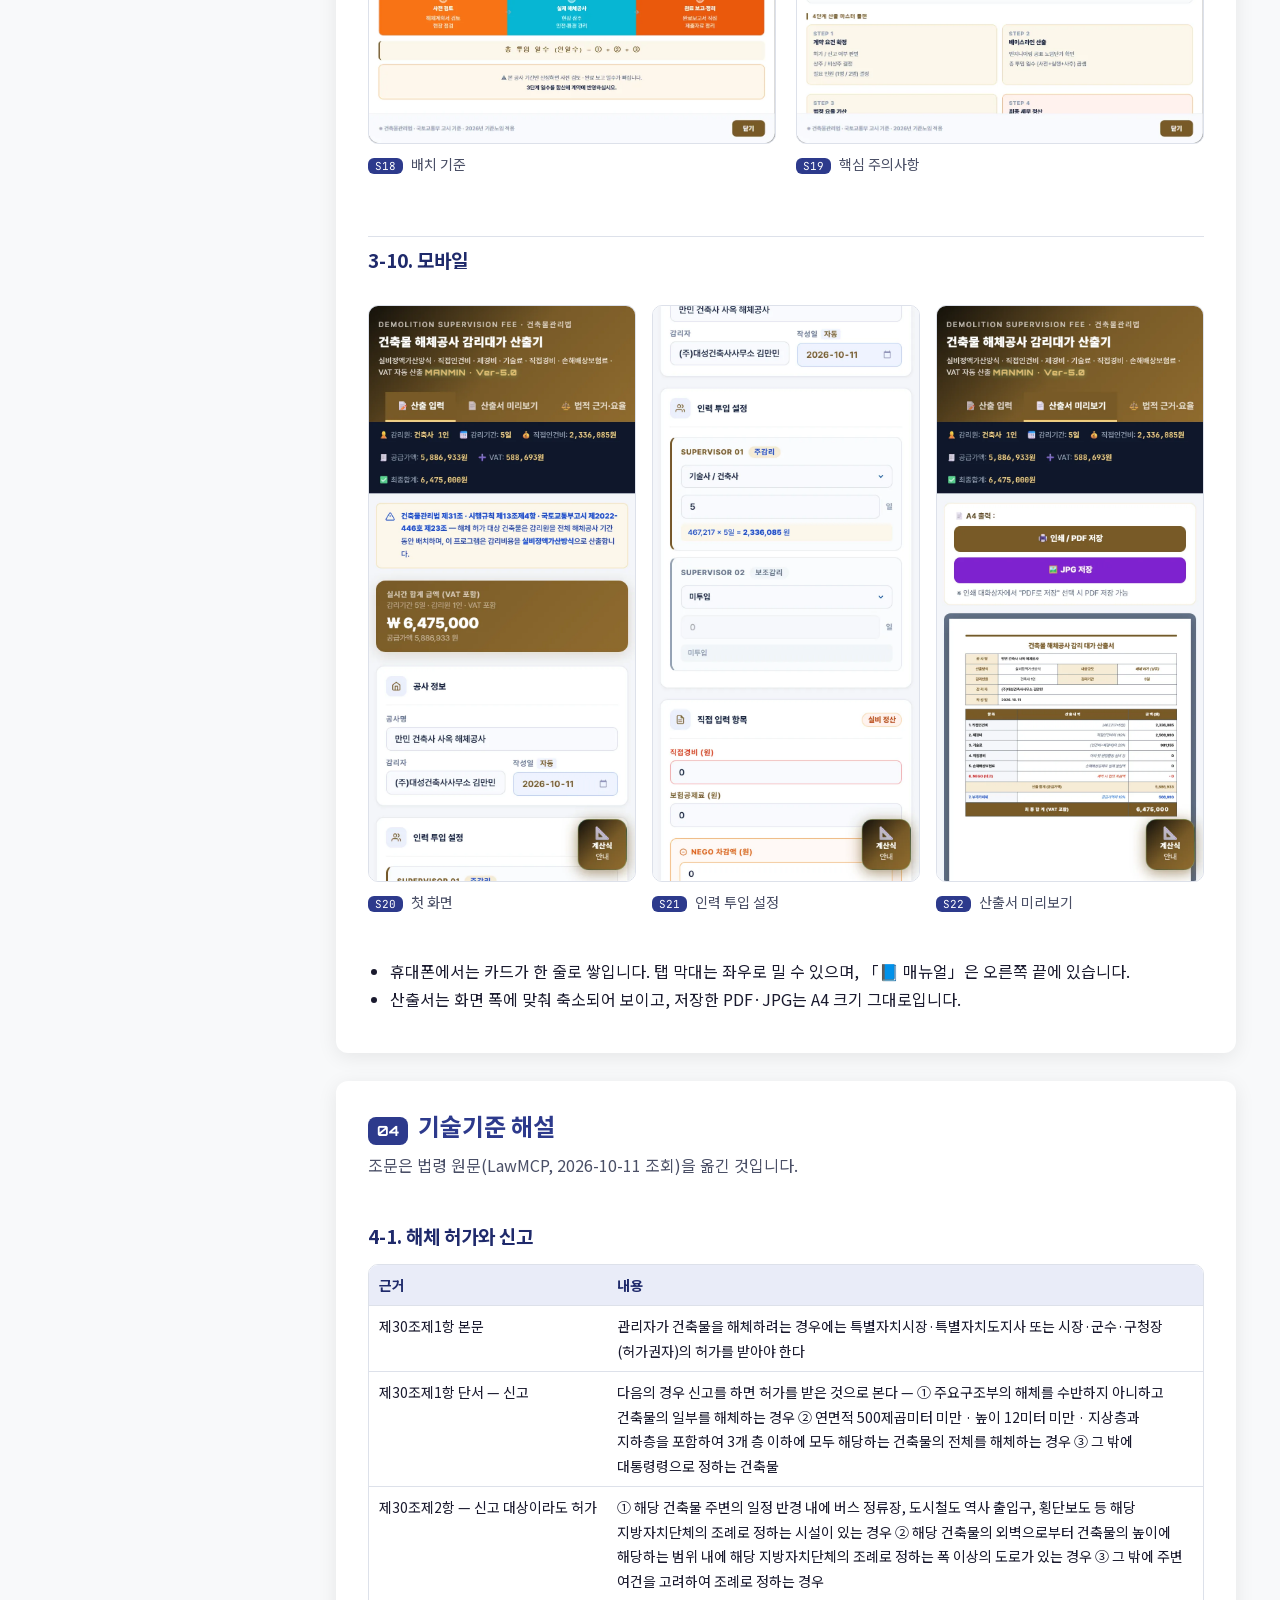
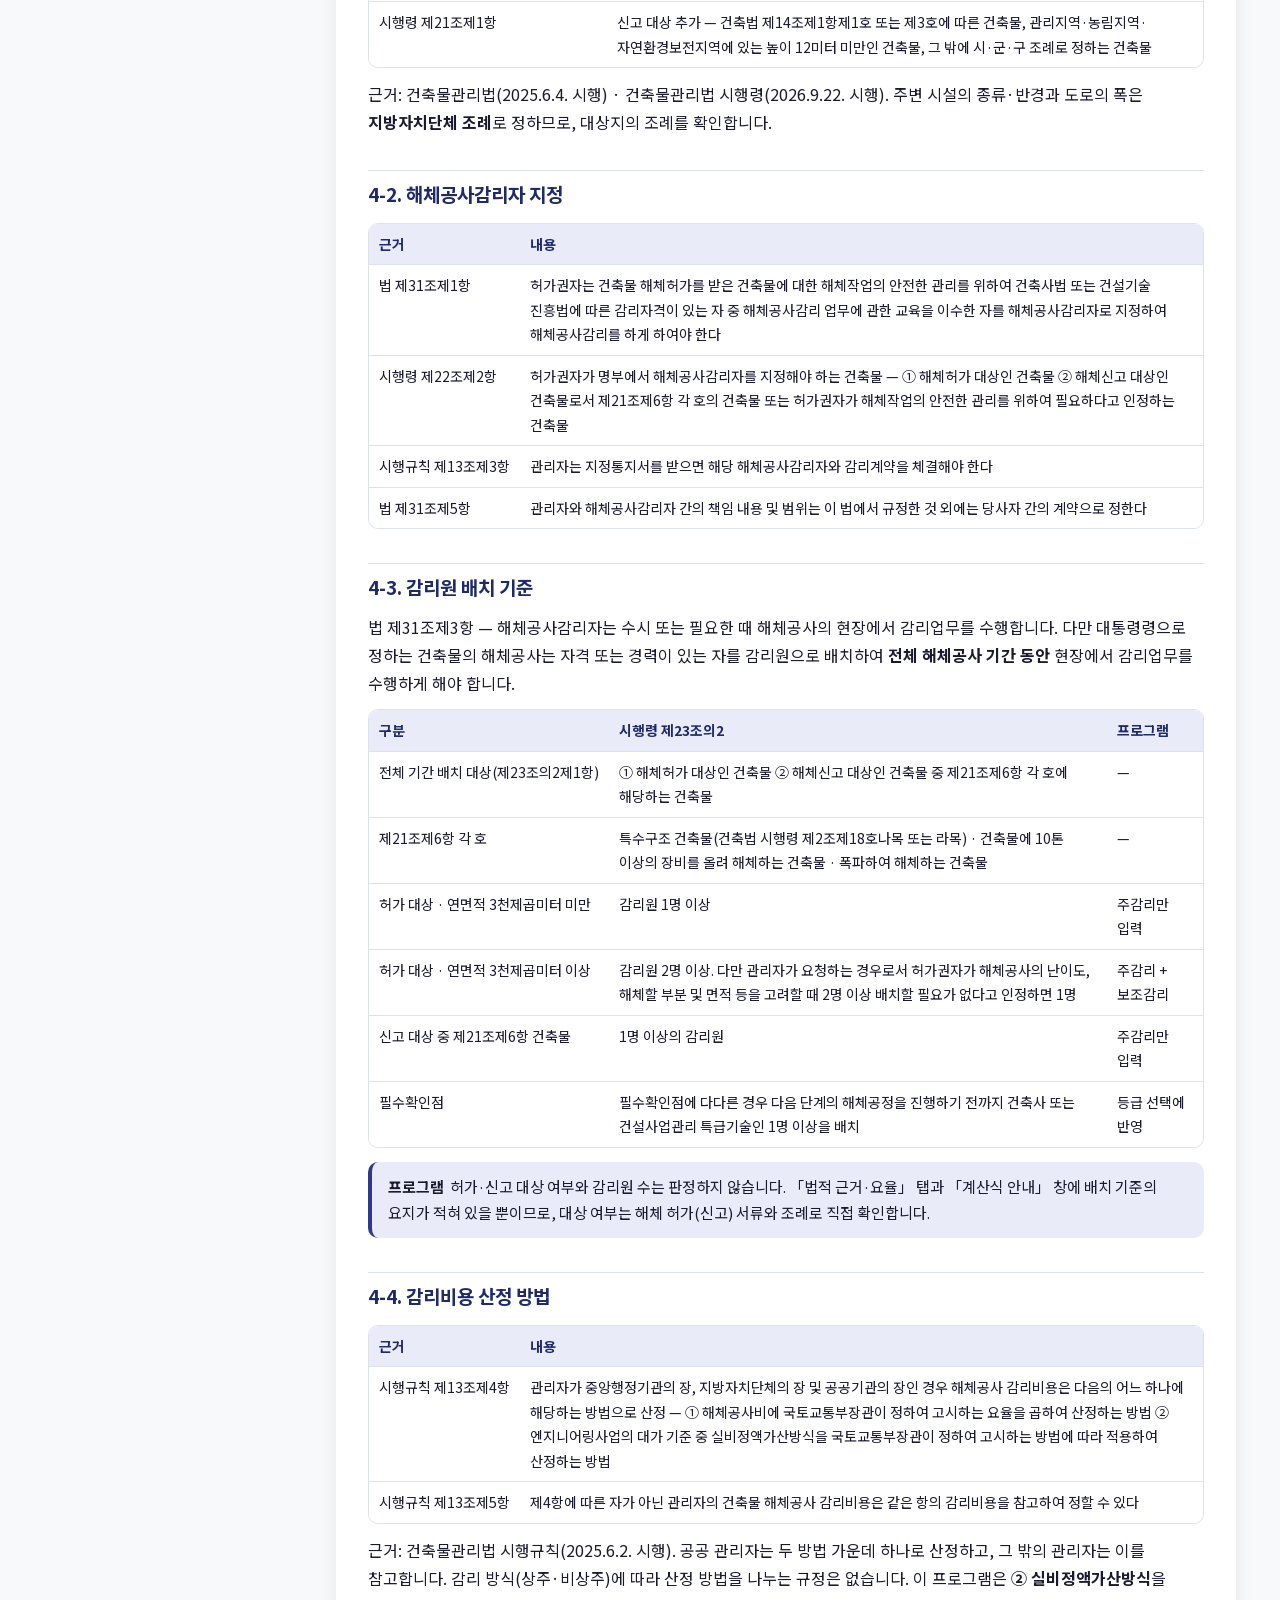
==== commit e8c6000c: "v5.0.17 — 공통 인쇄 원본 manmin-print v1.0 적용 + 매뉴얼 화면 이미지 22장 최신 화면으로 교체(작업지시서 §25-6-47) · 캐시명 demolish-v" ====
--- a/manual/index.html
+++ b/manual/index.html
@@ -249,10 +249,10 @@
 <text class="s" x="16" y="176">실비정액가산방식(고시 제23조제4항): 직접인건비 + 직접경비 + 제경비 + 기술료</text>
 </svg></div>
 <h3 id="s1-1">1-1. 화면 구성</h3>
-<figure class="shot" id="fig-s01_overview"><div class="frame"><img src="images/s01_overview.webp" width="1440" height="900" loading="lazy" alt="전체 화면 — 산출 입력 탭"><span class="pin" style="left:5.26%;top:13.49%">1</span><span class="pin" style="left:1.50%;top:18.82%">2</span><span class="pin" style="left:13.32%;top:25.27%">3</span><span class="pin" style="left:13.32%;top:31.79%">4</span><span class="pin" style="left:13.32%;top:45.32%">5</span><span class="pin" style="left:13.32%;top:70.43%">6</span><span class="pin" style="left:94.15%;top:90.72%">7</span></div><figcaption><span class="fno">S01</span>전체 화면 — 산출 입력 탭</figcaption><ol class="legend"><li><b>1</b><span>작업 탭: 산출 입력 · 산출서 미리보기 · 법적 근거·요율 · 매뉴얼</span></li><li><b>2</b><span>요약 스트립: 감리원·감리기간·직접인건비·공급가액·VAT·최종합계가 입력할 때마다 갱신</span></li><li><b>3</b><span>근거 안내: 건축물관리법 제31조 · 시행규칙 제13조제4항 · 고시 제23조</span></li><li><b>4</b><span>합계 배너: 실시간 합계 금액과 공급가액</span></li><li><b>5</b><span>공사 정보: 공사명·감리자·작성일 — A4 산출서 표제로 들어감</span></li><li><b>6</b><span>인력 투입 설정: 주감리·보조감리의 기술등급과 투입 일수</span></li><li><b>7</b><span>오른쪽 버튼: 「계산식 안내」 창 열기</span></li></ol></figure>
+<figure class="shot" id="fig-s01_overview"><div class="frame"><img src="images/s01_overview.webp" width="1440" height="900" loading="lazy" alt="전체 화면 — 산출 입력 탭"><span class="pin" style="left:5.26%;top:13.49%">1</span><span class="pin" style="left:1.50%;top:18.82%">2</span><span class="pin" style="left:13.32%;top:25.27%">3</span><span class="pin" style="left:13.32%;top:31.79%">4</span><span class="pin" style="left:13.32%;top:45.43%">5</span><span class="pin" style="left:13.32%;top:70.99%">6</span><span class="pin" style="left:94.15%;top:90.29%">7</span></div><figcaption><span class="fno">S01</span>전체 화면 — 산출 입력 탭</figcaption><ol class="legend"><li><b>1</b><span>작업 탭: 산출 입력 · 산출서 미리보기 · 법적 근거·요율 · 매뉴얼</span></li><li><b>2</b><span>요약 스트립: 감리원·감리기간·직접인건비·공급가액·VAT·최종합계가 입력할 때마다 갱신</span></li><li><b>3</b><span>근거 안내: 건축물관리법 제31조 · 시행규칙 제13조제4항 · 고시 제23조</span></li><li><b>4</b><span>합계 배너: 실시간 합계 금액과 공급가액</span></li><li><b>5</b><span>공사 정보: 공사명·감리자·작성일 — A4 산출서 표제로 들어감</span></li><li><b>6</b><span>인력 투입 설정: 주감리·보조감리의 기술등급과 투입 일수</span></li><li><b>7</b><span>오른쪽 버튼: 「계산식 안내」 창 열기</span></li></ol></figure>
 <div class="k1"><div class="tbl"><table><thead><tr><th class="">탭</th><th class="">하는 일</th><th class="">본문</th></tr></thead><tbody><tr><td class="">📝 산출 입력</td><td class="">공사 정보, 인력 투입, 실비·NEGO, 요율 입력과 실시간 결과</td><td class="">3-1~3-5</td></tr><tr><td class="">📄 산출서 미리보기</td><td class="">A4 해체공사 감리 대가 산출서 미리보기 · 인쇄/PDF · JPG 저장</td><td class="">3-6~3-7</td></tr><tr><td class="">⚖️ 법적 근거·요율</td><td class="">법적 근거 · 노임단가 · 실시간 산출 현황 · 감리원 배치 기준 · VAT 과세표준 · 점검 3원칙</td><td class="">3-8</td></tr><tr><td class="">📘 매뉴얼</td><td class="">이 매뉴얼을 새 창으로 엽니다(인터넷 연결 필요)</td><td class="">1-3</td></tr></tbody></table></div></div>
 <h3 id="s1-2">1-2. 작업 탭·근거 표시</h3>
-<figure class="shot" id="fig-s02_tabs"><div class="frame"><img src="images/s02_tabs.webp" width="1440" height="162" loading="lazy" alt="헤더 — 작업 탭과 근거 표시"><span class="pin" style="left:6.93%;top:75.87%">1</span><span class="pin" style="left:13.94%;top:75.87%">2</span><span class="pin" style="left:23.35%;top:75.87%">3</span><span class="pin" style="left:87.88%;top:75.87%">4</span><span class="pin" style="left:81.75%;top:15.33%">5</span></div><figcaption><span class="fno">S02</span>헤더 — 작업 탭과 근거 표시</figcaption><ol class="legend"><li><b>1</b><span>산출 입력</span></li><li><b>2</b><span>산출서 미리보기</span></li><li><b>3</b><span>법적 근거·요율</span></li><li><b>4</b><span>📘 매뉴얼 — 이 매뉴얼을 새 창으로(탭 막대 오른쪽 끝)</span></li><li><b>5</b><span>근거 법령·고시 표시</span></li></ol></figure>
+<figure class="shot" id="fig-s02_tabs"><div class="frame"><img src="images/s02_tabs.webp" width="1440" height="162" loading="lazy" alt="헤더 — 작업 탭과 근거 표시"><span class="pin" style="left:6.93%;top:75.87%">1</span><span class="pin" style="left:14.05%;top:75.87%">2</span><span class="pin" style="left:23.57%;top:75.87%">3</span><span class="pin" style="left:87.77%;top:75.87%">4</span><span class="pin" style="left:81.75%;top:15.33%">5</span></div><figcaption><span class="fno">S02</span>헤더 — 작업 탭과 근거 표시</figcaption><ol class="legend"><li><b>1</b><span>산출 입력</span></li><li><b>2</b><span>산출서 미리보기</span></li><li><b>3</b><span>법적 근거·요율</span></li><li><b>4</b><span>📘 매뉴얼 — 이 매뉴얼을 새 창으로(탭 막대 오른쪽 끝)</span></li><li><b>5</b><span>근거 법령·고시 표시</span></li></ol></figure>
 <p>헤더 오른쪽에는 근거 법령과 고시 번호가 적혀 있습니다. 법령·고시나 노임단가가 바뀌면 이 표시와 4장 내용을 함께 확인하십시오.</p>
 <h3 id="s1-3">1-3. 설치·보관·매뉴얼</h3>
 <div class="k1"><div class="tbl"><table><thead><tr><th class="">항목</th><th class="">내용</th></tr></thead><tbody><tr><td class="">설치(선택)</td><td class="">크롬·엣지 주소창의 설치 아이콘 또는 화면 아래 설치 안내를 누르면 홈 화면·바탕화면에 앱으로 설치됩니다. 아이폰은 사파리 공유 버튼 → 「홈 화면에 추가」</td></tr><tr><td class="">오프라인</td><td class="">한 번 연 뒤에는 인터넷이 끊겨도 계산·출력이 됩니다. 매뉴얼은 인터넷에 연결되어 있을 때만 열립니다</td></tr><tr><td class="">입력값 보관</td><td class="">입력값은 저장되지 않습니다. 창을 닫거나 새로 고치면 초기값으로 돌아가므로, 결과는 산출서(PDF·JPG)로 남기십시오</td></tr><tr><td class="">업데이트</td><td class="">새 버전이 올라오면 다음 접속 때 자동으로 바뀝니다. 화면이 예전 그대로면 새로 고침(Ctrl+F5)</td></tr></tbody></table></div></div>
@@ -273,13 +273,13 @@
 <section class="ch" id="ch3"><h2><span class="n">03</span>화면별 기능 상세</h2>
 <p class="lead">산출 입력 탭의 카드 순서와 나머지 탭 순서로 설명합니다.</p>
 <h3 id="s3-1">3-1. 공사 정보</h3>
-<figure class="shot" id="fig-s03_project"><div class="frame"><img src="images/s03_project.webp" width="526" height="210" loading="lazy" alt="공사 정보 카드"><span class="pin" style="left:4.01%;top:47.29%">1</span><span class="pin" style="left:4.01%;top:77.29%">2</span><span class="pin" style="left:68.84%;top:77.29%">3</span></div><figcaption><span class="fno">S03</span>공사 정보 카드</figcaption><ol class="legend"><li><b>1</b><span>공사명 — 산출서 「공 사 명」</span></li><li><b>2</b><span>감리자 — 산출서 「감 리 자」와 서명란</span></li><li><b>3</b><span>작성일 — 산출서 날짜(처음 열 때 오늘 날짜)</span></li></ol></figure>
+<figure class="shot" id="fig-s03_project"><div class="frame"><img src="images/s03_project.webp" width="526" height="214" loading="lazy" alt="공사 정보 카드"><span class="pin" style="left:4.01%;top:46.93%">1</span><span class="pin" style="left:4.01%;top:76.83%">2</span><span class="pin" style="left:68.46%;top:77.77%">3</span></div><figcaption><span class="fno">S03</span>공사 정보 카드</figcaption><ol class="legend"><li><b>1</b><span>공사명 — 산출서 「공 사 명」</span></li><li><b>2</b><span>감리자 — 산출서 「감 리 자」와 서명란</span></li><li><b>3</b><span>작성일 — 산출서 날짜(처음 열 때 오늘 날짜)</span></li></ol></figure>
 <p>세 칸 모두 금액에는 영향을 주지 않고 산출서에만 들어갑니다.</p>
 <h3 id="s3-2">3-2. 인력 투입 설정</h3>
 <div class="pair"><div>
-<figure class="shot" id="fig-s04_staff"><div class="frame"><img src="images/s04_staff.webp" width="526" height="355" loading="lazy" alt="인력 투입 설정 카드 — 예제 A"><span class="pin" style="left:7.05%;top:33.19%">1</span><span class="pin" style="left:51.54%;top:33.19%">2</span><span class="pin" style="left:7.05%;top:45.31%">3</span><span class="pin" style="left:7.05%;top:69.81%">4</span><span class="pin" style="left:7.05%;top:81.93%">5</span></div><figcaption><span class="fno">S04</span>인력 투입 설정 카드 — 예제 A</figcaption><ol class="legend"><li><b>1</b><span>주감리 기술등급 — 기술사/건축사 · 특급 · 고급 · 중급 · 초급기술자</span></li><li><b>2</b><span>투입 일수(일)</span></li><li><b>3</b><span>주감리 인건비 — 노임단가 × 일수</span></li><li><b>4</b><span>보조감리 — 「미투입」 포함 6가지</span></li><li><b>5</b><span>보조감리 인건비 — 미투입이면 「미투입」</span></li></ol></figure>
+<figure class="shot" id="fig-s04_staff"><div class="frame"><img src="images/s04_staff.webp" width="526" height="361" loading="lazy" alt="인력 투입 설정 카드 — 예제 A"><span class="pin" style="left:7.05%;top:33.21%">1</span><span class="pin" style="left:51.54%;top:33.21%">2</span><span class="pin" style="left:7.05%;top:45.12%">3</span><span class="pin" style="left:7.05%;top:70.05%">4</span><span class="pin" style="left:7.05%;top:81.96%">5</span></div><figcaption><span class="fno">S04</span>인력 투입 설정 카드 — 예제 A</figcaption><ol class="legend"><li><b>1</b><span>주감리 기술등급 — 기술사/건축사 · 특급 · 고급 · 중급 · 초급기술자</span></li><li><b>2</b><span>투입 일수(일)</span></li><li><b>3</b><span>주감리 인건비 — 노임단가 × 일수</span></li><li><b>4</b><span>보조감리 — 「미투입」 포함 6가지</span></li><li><b>5</b><span>보조감리 인건비 — 미투입이면 「미투입」</span></li></ol></figure>
 </div><div>
-<figure class="shot" id="fig-s12_var_staff"><div class="frame"><img src="images/s12_var_staff.webp" width="526" height="355" loading="lazy" alt="2명 배치 — 예제 B"><span class="pin" style="left:7.05%;top:45.31%">1</span><span class="pin" style="left:7.05%;top:69.81%">2</span><span class="pin" style="left:51.54%;top:69.81%">3</span><span class="pin" style="left:7.05%;top:81.93%">4</span></div><figcaption><span class="fno">S12</span>2명 배치 — 예제 B</figcaption><ol class="legend"><li><b>1</b><span>주감리 기술사/건축사 30일</span></li><li><b>2</b><span>보조감리 고급기술자</span></li><li><b>3</b><span>보조감리 24일</span></li><li><b>4</b><span>보조감리 인건비 — 310,884 × 24일</span></li></ol></figure>
+<figure class="shot" id="fig-s12_var_staff"><div class="frame"><img src="images/s12_var_staff.webp" width="526" height="361" loading="lazy" alt="2명 배치 — 예제 B"><span class="pin" style="left:7.05%;top:45.12%">1</span><span class="pin" style="left:7.05%;top:70.05%">2</span><span class="pin" style="left:51.54%;top:70.05%">3</span><span class="pin" style="left:7.05%;top:81.96%">4</span></div><figcaption><span class="fno">S12</span>2명 배치 — 예제 B</figcaption><ol class="legend"><li><b>1</b><span>주감리 기술사/건축사 30일</span></li><li><b>2</b><span>보조감리 고급기술자</span></li><li><b>3</b><span>보조감리 24일</span></li><li><b>4</b><span>보조감리 인건비 — 310,884 × 24일</span></li></ol></figure>
 </div></div>
 <ul>
 <li>투입 일수는 「개월」이 아니라 <b>일</b>로 넣습니다. 사전 검토, 실제 해체공사, 완료 보고에 들어가는 일수를 빠뜨리지 않도록 합산하며, 일수는 감리계약으로 정합니다.</li>
@@ -288,17 +288,17 @@
 <li>요약 스트립과 산출서의 「감리기간」은 두 사람의 투입 일수 가운데 큰 값입니다.</li>
 </ul>
 <h3 id="s3-3">3-3. 산출 요율 설정</h3>
-<figure class="shot" id="fig-s05_rate"><div class="frame"><img src="images/s05_rate.webp" width="526" height="289" loading="lazy" alt="산출 요율 설정 카드"><span class="pin" style="left:6.67%;top:53.74%">1</span><span class="pin" style="left:6.67%;top:62.05%">2</span><span class="pin" style="left:54.20%;top:53.74%">3</span><span class="pin" style="left:54.20%;top:62.05%">4</span><span class="pin" style="left:4.01%;top:79.35%">5</span></div><figcaption><span class="fno">S05</span>산출 요율 설정 카드</figcaption><ol class="legend"><li><b>1</b><span>제경비율 슬라이더 — 110~120%, 1% 단위</span></li><li><b>2</b><span>제경비 계산 — 직접인건비 × 제경비율</span></li><li><b>3</b><span>기술료율 슬라이더 — 20~40%, 1% 단위</span></li><li><b>4</b><span>기술료 계산 — (직접인건비 + 제경비) × 기술료율</span></li><li><b>5</b><span>부가가치세(10%) 가산 — 끄면 공급가액이 합계가 됨</span></li></ol></figure>
+<figure class="shot" id="fig-s05_rate"><div class="frame"><img src="images/s05_rate.webp" width="526" height="294" loading="lazy" alt="산출 요율 설정 카드"><span class="pin" style="left:6.67%;top:53.18%">1</span><span class="pin" style="left:6.67%;top:62.02%">2</span><span class="pin" style="left:54.20%;top:53.18%">3</span><span class="pin" style="left:54.20%;top:62.02%">4</span><span class="pin" style="left:4.01%;top:79.71%">5</span></div><figcaption><span class="fno">S05</span>산출 요율 설정 카드</figcaption><ol class="legend"><li><b>1</b><span>제경비율 슬라이더 — 110~120%, 1% 단위</span></li><li><b>2</b><span>제경비 계산 — 직접인건비 × 제경비율</span></li><li><b>3</b><span>기술료율 슬라이더 — 20~40%, 1% 단위</span></li><li><b>4</b><span>기술료 계산 — (직접인건비 + 제경비) × 기술료율</span></li><li><b>5</b><span>부가가치세(10%) 가산 — 끄면 공급가액이 합계가 됨</span></li></ol></figure>
 <ul><li>범위는 고시 제23조제4항제3호(제경비: 직접인건비의 110~120%)와 제4호(기술료: 직접인건비에 제경비를 합한 금액의 20~40%)에 맞춰 있습니다.</li>
 <li>제경비와 기술료는 각각 원 미만을 버립니다.</li></ul>
 <h3 id="s3-4">3-4. 직접 입력 항목</h3>
-<figure class="shot" id="fig-s06_direct"><div class="frame"><img src="images/s06_direct.webp" width="526" height="264" loading="lazy" alt="직접 입력 항목 카드"><span class="pin" style="left:4.01%;top:36.03%">1</span><span class="pin" style="left:51.35%;top:36.03%">2</span><span class="pin" style="left:4.01%;top:57.55%">3</span></div><figcaption><span class="fno">S06</span>직접 입력 항목 카드</figcaption><ol class="legend"><li><b>1</b><span>직접경비(원) — 실제 소요비용</span></li><li><b>2</b><span>보험공제료(원) — 손해배상 보험·공제 가입 비용</span></li><li><b>3</b><span>NEGO 차감액(원) — 공급가액에서 빼는 협의 차감액</span></li></ol></figure>
+<figure class="shot" id="fig-s06_direct"><div class="frame"><img src="images/s06_direct.webp" width="526" height="267" loading="lazy" alt="직접 입력 항목 카드"><span class="pin" style="left:4.01%;top:36.01%">1</span><span class="pin" style="left:51.35%;top:36.01%">2</span><span class="pin" style="left:4.01%;top:57.31%">3</span></div><figcaption><span class="fno">S06</span>직접 입력 항목 카드</figcaption><ol class="legend"><li><b>1</b><span>직접경비(원) — 실제 소요비용</span></li><li><b>2</b><span>보험공제료(원) — 손해배상 보험·공제 가입 비용</span></li><li><b>3</b><span>NEGO 차감액(원) — 공급가액에서 빼는 협의 차감액</span></li></ol></figure>
 <div class="k1"><div class="tbl"><table><thead><tr><th class="">칸</th><th class="">무엇을 넣나</th><th class="">계산</th></tr></thead><tbody><tr><td class="">직접경비</td><td class="">해체공사 감리업무에 필요한 숙박비, 제출도서의 인쇄 및 복사비, 사무공간 임대비(별도의 사무실을 제공받는 경우는 제외) 등의 실제 소요비용(고시 제23조제4항제2호)</td><td class="">공급가액에 더함</td></tr><tr><td class="">보험공제료</td><td class="">손해배상책임 보험·공제 가입 비용. 산출서에는 「5. 손해배상보험료」로 표시(<a href="#s4-8">4-8</a>)</td><td class="">공급가액에 더함</td></tr><tr><td class="">NEGO 차감액</td><td class="">계약 협의로 줄이는 금액. 근거 규정이 있는 항목이 아니라 당사자 협의 결과를 반영하는 칸</td><td class="">공급가액에서 뺌</td></tr></tbody></table></div></div>
 <p>세 칸 모두 숫자만 넣으면 천 단위 쉼표가 자동으로 붙습니다. 직접경비와 보험공제료에는 제경비·기술료가 붙지 않습니다.</p>
 <h3 id="s3-5">3-5. 요약 스트립·합계 배너</h3>
-<figure class="shot" id="fig-s07_banner"><div class="frame"><img src="images/s07_banner.webp" width="1440" height="199" loading="lazy" alt="요약 스트립과 합계 배너"><span class="pin" style="left:1.50%;top:3.00%">1</span><span class="pin" style="left:13.32%;top:32.19%">2</span><span class="pin" style="left:14.84%;top:80.67%">3</span><span class="pin" style="left:74.88%;top:70.79%">4</span><span class="pin" style="left:74.88%;top:85.70%">5</span></div><figcaption><span class="fno">S07</span>요약 스트립과 합계 배너</figcaption><ol class="legend"><li><b>1</b><span>요약 스트립 — 어느 탭에서나 보임</span></li><li><b>2</b><span>근거 안내 — 법 제31조 · 시행규칙 제13조제4항 · 고시 제23조</span></li><li><b>3</b><span>감리기간(투입 일수 중 큰 값) · 감리원 수 · VAT 포함 여부</span></li><li><b>4</b><span>최종 합계(천원 미만 버림)</span></li><li><b>5</b><span>공급가액(VAT 제외)</span></li></ol></figure>
+<figure class="shot" id="fig-s07_banner"><div class="frame"><img src="images/s07_banner.webp" width="1440" height="200" loading="lazy" alt="요약 스트립과 합계 배너"><span class="pin" style="left:1.50%;top:3.00%">1</span><span class="pin" style="left:13.32%;top:32.05%">2</span><span class="pin" style="left:14.84%;top:80.77%">3</span><span class="pin" style="left:74.88%;top:70.45%">4</span><span class="pin" style="left:74.88%;top:85.28%">5</span></div><figcaption><span class="fno">S07</span>요약 스트립과 합계 배너</figcaption><ol class="legend"><li><b>1</b><span>요약 스트립 — 어느 탭에서나 보임</span></li><li><b>2</b><span>근거 안내 — 법 제31조 · 시행규칙 제13조제4항 · 고시 제23조</span></li><li><b>3</b><span>감리기간(투입 일수 중 큰 값) · 감리원 수 · VAT 포함 여부</span></li><li><b>4</b><span>최종 합계(천원 미만 버림)</span></li><li><b>5</b><span>공급가액(VAT 제외)</span></li></ol></figure>
 <h3 id="s3-6">3-6. 산출서 미리보기·출력</h3>
-<figure class="shot" id="fig-s08_a4"><div class="frame"><img src="images/s08_a4.webp" width="1440" height="900" loading="lazy" alt="산출서 미리보기 탭"><span class="pin" style="left:18.98%;top:26.49%">1</span><span class="pin" style="left:28.33%;top:26.49%">2</span><span class="pin" style="left:22.83%;top:37.69%">3</span></div><figcaption><span class="fno">S08</span>산출서 미리보기 탭</figcaption><ol class="legend"><li><b>1</b><span>「인쇄 / PDF 저장」 — 인쇄 창에서 대상 프린터를 「PDF로 저장」으로 고르면 PDF</span></li><li><b>2</b><span>「JPG 저장」 — A4 한 장 그림 파일</span></li><li><b>3</b><span>A4 해체공사 감리 대가 산출서 미리보기</span></li></ol></figure>
+<figure class="shot" id="fig-s08_a4"><div class="frame"><img src="images/s08_a4.webp" width="1440" height="900" loading="lazy" alt="산출서 미리보기 탭"><span class="pin" style="left:19.08%;top:26.49%">1</span><span class="pin" style="left:28.53%;top:26.49%">2</span><span class="pin" style="left:22.83%;top:37.69%">3</span></div><figcaption><span class="fno">S08</span>산출서 미리보기 탭</figcaption><ol class="legend"><li><b>1</b><span>「인쇄 / PDF 저장」 — 인쇄 창에서 대상 프린터를 「PDF로 저장」으로 고르면 PDF</span></li><li><b>2</b><span>「JPG 저장」 — A4 한 장 그림 파일</span></li><li><b>3</b><span>A4 해체공사 감리 대가 산출서 미리보기</span></li></ol></figure>
 <p>산출서는 A4 1매입니다. 미리보기는 화면 폭에 맞춰 줄어들 뿐 인쇄 결과는 같습니다.</p>
 <h3 id="s3-7">3-7. A4 산출서 구성</h3>
 <div class="pair"><div>
@@ -309,12 +309,12 @@
 <ul><li>「산출방식」은 실비정액가산방식, 「대상규모」는 「해체 허가 (상주)」로 고정 표시됩니다. 신고 대상 현장의 산출서로 쓸 때는 이 표기가 맞는지 확인하십시오.</li>
 <li>예제 B는 2명을 배치하고 실비와 협의 차감액이 있는 경우입니다. 입력값과 계산은 <a href="#s5-3">5-3</a>.</li></ul>
 <h3 id="s3-8">3-8. 법적 근거·요율 탭</h3>
-<figure class="shot" id="fig-s10_reference"><div class="frame"><img src="images/s10_reference.webp" width="1068" height="938" loading="lazy" alt="법적 근거·요율 탭"><span class="pin" style="left:1.50%;top:3.00%">1</span><span class="pin" style="left:51.15%;top:3.00%">2</span><span class="pin" style="left:1.50%;top:27.96%">3</span><span class="pin" style="left:1.50%;top:45.08%">4</span><span class="pin" style="left:51.15%;top:45.08%">5</span><span class="pin" style="left:1.50%;top:76.87%">6</span></div><figcaption><span class="fno">S10</span>법적 근거·요율 탭</figcaption><ol class="legend"><li><b>1</b><span>법적 근거 — 법 제31조 · 시행규칙 제13조제4항 · 고시 제2022-446호</span></li><li><b>2</b><span>2026년 기준 노임단가 — 등급별 1일 단가</span></li><li><b>3</b><span>실시간 산출 현황 — 지금 적용 중인 제경비율·기술료율과 금액</span></li><li><b>4</b><span>감리원 배치 기준 — 시행령 제23조의2</span></li><li><b>5</b><span>VAT 과세표준 — 손해배상보험료를 공급가액에 포함</span></li><li><b>6</b><span>최종 점검 3원칙</span></li></ol></figure>
+<figure class="shot" id="fig-s10_reference"><div class="frame"><img src="images/s10_reference.webp" width="1068" height="963" loading="lazy" alt="법적 근거·요율 탭"><span class="pin" style="left:1.50%;top:3.00%">1</span><span class="pin" style="left:51.15%;top:3.00%">2</span><span class="pin" style="left:1.50%;top:27.25%">3</span><span class="pin" style="left:1.50%;top:44.20%">4</span><span class="pin" style="left:51.15%;top:44.20%">5</span><span class="pin" style="left:1.50%;top:77.55%">6</span></div><figcaption><span class="fno">S10</span>법적 근거·요율 탭</figcaption><ol class="legend"><li><b>1</b><span>법적 근거 — 법 제31조 · 시행규칙 제13조제4항 · 고시 제2022-446호</span></li><li><b>2</b><span>2026년 기준 노임단가 — 등급별 1일 단가</span></li><li><b>3</b><span>실시간 산출 현황 — 지금 적용 중인 제경비율·기술료율과 금액</span></li><li><b>4</b><span>감리원 배치 기준 — 시행령 제23조의2</span></li><li><b>5</b><span>VAT 과세표준 — 손해배상보험료를 공급가액에 포함</span></li><li><b>6</b><span>최종 점검 3원칙</span></li></ol></figure>
 <h3 id="s3-9">3-9. 계산식 안내 창</h3>
 <p>오른쪽 「계산식 안내」 버튼을 누르면 「해체감리비 산출 가이드」 창이 열립니다. 탭 5개로 이용방법, 산정 방식, 계산식 단계, 배치 기준, 주의사항을 볼 수 있습니다. 닫을 때는 ✕ 또는 「닫기」를 누릅니다.</p>
-<figure class="shot" id="fig-s15_help_howto"><div class="frame"><img src="images/s15_help_howto.webp" width="820" height="868" loading="lazy" alt="산출 가이드 — 이용방법"><span class="pin" style="left:2.84%;top:8.86%">1</span><span class="pin" style="left:13.88%;top:8.86%">2</span><span class="pin" style="left:23.10%;top:8.86%">3</span><span class="pin" style="left:33.58%;top:8.86%">4</span><span class="pin" style="left:42.81%;top:8.86%">5</span></div><figcaption><span class="fno">S15</span>산출 가이드 — 이용방법</figcaption><ol class="legend"><li><b>1</b><span>이용방법 — 5단계 사용 순서</span></li><li><b>2</b><span>산정 방식 — 요율 방식과 실비정액가산방식</span></li><li><b>3</b><span>계산식 단계 — STEP 1~6</span></li><li><b>4</b><span>배치 기준 — 시행령 제23조의2</span></li><li><b>5</b><span>핵심 주의사항 — 부가가치세 · 추가업무비용</span></li></ol></figure>
-<div class="pair"><div><figure class="shot" id="fig-s16_help_method"><div class="frame"><img src="images/s16_help_method.webp" width="820" height="805" loading="lazy" alt="산정 방식"></div><figcaption><span class="fno">S16</span>산정 방식</figcaption></figure></div><div><figure class="shot" id="fig-s17_help_formula"><div class="frame"><img src="images/s17_help_formula.webp" width="820" height="868" loading="lazy" alt="계산식 단계"></div><figcaption><span class="fno">S17</span>계산식 단계</figcaption></figure></div></div>
-<div class="pair"><div><figure class="shot" id="fig-s18_help_deploy"><div class="frame"><img src="images/s18_help_deploy.webp" width="820" height="836" loading="lazy" alt="배치 기준"></div><figcaption><span class="fno">S18</span>배치 기준</figcaption></figure></div><div><figure class="shot" id="fig-s19_help_caution"><div class="frame"><img src="images/s19_help_caution.webp" width="820" height="868" loading="lazy" alt="핵심 주의사항"></div><figcaption><span class="fno">S19</span>핵심 주의사항</figcaption></figure></div></div>
+<figure class="shot" id="fig-s15_help_howto"><div class="frame"><img src="images/s15_help_howto.webp" width="820" height="868" loading="lazy" alt="산출 가이드 — 이용방법"><span class="pin" style="left:2.84%;top:8.86%">1</span><span class="pin" style="left:14.06%;top:8.86%">2</span><span class="pin" style="left:23.29%;top:8.86%">3</span><span class="pin" style="left:33.76%;top:8.86%">4</span><span class="pin" style="left:42.99%;top:8.86%">5</span></div><figcaption><span class="fno">S15</span>산출 가이드 — 이용방법</figcaption><ol class="legend"><li><b>1</b><span>이용방법 — 5단계 사용 순서</span></li><li><b>2</b><span>산정 방식 — 요율 방식과 실비정액가산방식</span></li><li><b>3</b><span>계산식 단계 — STEP 1~6</span></li><li><b>4</b><span>배치 기준 — 시행령 제23조의2</span></li><li><b>5</b><span>핵심 주의사항 — 부가가치세 · 추가업무비용</span></li></ol></figure>
+<div class="pair"><div><figure class="shot" id="fig-s16_help_method"><div class="frame"><img src="images/s16_help_method.webp" width="820" height="831" loading="lazy" alt="산정 방식"></div><figcaption><span class="fno">S16</span>산정 방식</figcaption></figure></div><div><figure class="shot" id="fig-s17_help_formula"><div class="frame"><img src="images/s17_help_formula.webp" width="820" height="868" loading="lazy" alt="계산식 단계"></div><figcaption><span class="fno">S17</span>계산식 단계</figcaption></figure></div></div>
+<div class="pair"><div><figure class="shot" id="fig-s18_help_deploy"><div class="frame"><img src="images/s18_help_deploy.webp" width="820" height="868" loading="lazy" alt="배치 기준"></div><figcaption><span class="fno">S18</span>배치 기준</figcaption></figure></div><div><figure class="shot" id="fig-s19_help_caution"><div class="frame"><img src="images/s19_help_caution.webp" width="820" height="868" loading="lazy" alt="핵심 주의사항"></div><figcaption><span class="fno">S19</span>핵심 주의사항</figcaption></figure></div></div>
 <h3 id="s3-10">3-10. 모바일</h3>
 <div class="tri"><div><figure class="shot narrow" id="fig-s20_mobile_main"><div class="frame"><img src="images/s20_mobile_main.webp" width="390" height="844" loading="lazy" alt="첫 화면"></div><figcaption><span class="fno">S20</span>첫 화면</figcaption></figure></div><div><figure class="shot narrow" id="fig-s21_mobile_input"><div class="frame"><img src="images/s21_mobile_input.webp" width="390" height="844" loading="lazy" alt="인력 투입 설정"></div><figcaption><span class="fno">S21</span>인력 투입 설정</figcaption></figure></div><div><figure class="shot narrow" id="fig-s22_mobile_a4"><div class="frame"><img src="images/s22_mobile_a4.webp" width="390" height="844" loading="lazy" alt="산출서 미리보기"></div><figcaption><span class="fno">S22</span>산출서 미리보기</figcaption></figure></div></div>
 <ul><li>휴대폰에서는 카드가 한 줄로 쌓입니다. 탭 막대는 좌우로 밀 수 있으며, 「📘 매뉴얼」은 오른쪽 끝에 있습니다.</li><li>산출서는 화면 폭에 맞춰 축소되어 보이고, 저장한 PDF·JPG는 A4 크기 그대로입니다.</li></ul>
@@ -371,8 +371,8 @@
 <div class="k1"><div class="tbl"><table><thead><tr><th class="">항목</th><th class="">확인 내용</th></tr></thead><tbody><tr><td class="">대상</td><td class="">허가·신고 구분과 조례 해당 여부, 전체 기간 배치 대상인지</td></tr><tr><td class="">감리원 수</td><td class="">시행령 제23조의2의 배치 기준과 같은지</td></tr><tr><td class="">투입 일수</td><td class="">예정공정표의 기간과 사전 검토·완료 보고 일수가 들어갔는지</td></tr><tr><td class="">노임단가</td><td class="">「법적 근거·요율」 탭의 적용 연도가 계약 연도와 같은지</td></tr><tr><td class="">요율</td><td class="">제경비율 110~120%, 기술료율 20~40% 범위에서 협의한 값인지</td></tr><tr><td class="">실비</td><td class="">직접경비·보험공제료에 근거 자료(견적·증권)가 있는지</td></tr><tr><td class="">부가가치세</td><td class="">가산 체크 여부가 계약 조건과 맞는지</td></tr><tr><td class="">산출서 표기</td><td class="">「대상규모 — 해체 허가 (상주)」 고정 표기가 현장과 맞는지</td></tr></tbody></table></div></div>
 <h3 id="s5-3">5-3. 예제 결과</h3>
 <p><b>예제 A</b>(초기값)는 <a href="#ch2">2장</a>의 표와 같습니다. <b>예제 B</b>는 연면적 3천제곱미터 이상으로 2명을 배치하고 실비와 협의 차감액이 있는 경우입니다.</p>
-<div class="pair"><div><figure class="shot" id="fig-s11_var_input"><div class="frame"><img src="images/s11_var_input.webp" width="1440" height="900" loading="lazy" alt="예제 B 입력 화면"><span class="pin" style="left:1.50%;top:18.82%">1</span><span class="pin" style="left:13.32%;top:31.79%">2</span><span class="pin" style="left:13.32%;top:70.43%">3</span><span class="pin" style="left:50.96%;top:45.32%">4</span></div><figcaption><span class="fno">S11</span>예제 B 입력 화면</figcaption><ol class="legend"><li><b>1</b><span>요약 스트립 — 감리기간 30일</span></li><li><b>2</b><span>실시간 합계 ₩ 67,463,000</span></li><li><b>3</b><span>주감리 · 보조감리</span></li><li><b>4</b><span>직접경비 · 보험공제료 · NEGO 차감액</span></li></ol></figure></div>
-<div><figure class="shot" id="fig-s13_var_rate"><div class="frame"><img src="images/s13_var_rate.webp" width="526" height="569" loading="lazy" alt="예제 B 실비와 요율"><span class="pin" style="left:4.01%;top:17.14%">1</span><span class="pin" style="left:51.35%;top:17.14%">2</span><span class="pin" style="left:4.01%;top:28.31%">3</span><span class="pin" style="left:6.67%;top:81.12%">4</span><span class="pin" style="left:54.20%;top:81.12%">5</span></div><figcaption><span class="fno">S13</span>예제 B 실비와 요율</figcaption><ol class="legend"><li><b>1</b><span>직접경비 1,500,000원</span></li><li><b>2</b><span>보험공제료 300,000원</span></li><li><b>3</b><span>NEGO 차감액 500,000원</span></li><li><b>4</b><span>제경비 115%</span></li><li><b>5</b><span>기술료 30%</span></li></ol></figure></div></div>
+<div class="pair"><div><figure class="shot" id="fig-s11_var_input"><div class="frame"><img src="images/s11_var_input.webp" width="1440" height="900" loading="lazy" alt="예제 B 입력 화면"><span class="pin" style="left:1.50%;top:18.82%">1</span><span class="pin" style="left:13.32%;top:31.79%">2</span><span class="pin" style="left:13.32%;top:70.99%">3</span><span class="pin" style="left:50.96%;top:45.43%">4</span></div><figcaption><span class="fno">S11</span>예제 B 입력 화면</figcaption><ol class="legend"><li><b>1</b><span>요약 스트립 — 감리기간 30일</span></li><li><b>2</b><span>실시간 합계 ₩ 67,463,000</span></li><li><b>3</b><span>주감리 · 보조감리</span></li><li><b>4</b><span>직접경비 · 보험공제료 · NEGO 차감액</span></li></ol></figure></div>
+<div><figure class="shot" id="fig-s13_var_rate"><div class="frame"><img src="images/s13_var_rate.webp" width="526" height="577" loading="lazy" alt="예제 B 실비와 요율"><span class="pin" style="left:4.01%;top:17.09%">1</span><span class="pin" style="left:51.35%;top:17.09%">2</span><span class="pin" style="left:4.01%;top:28.13%">3</span><span class="pin" style="left:6.67%;top:81.04%">4</span><span class="pin" style="left:54.20%;top:81.04%">5</span></div><figcaption><span class="fno">S13</span>예제 B 실비와 요율</figcaption><ol class="legend"><li><b>1</b><span>직접경비 1,500,000원</span></li><li><b>2</b><span>보험공제료 300,000원</span></li><li><b>3</b><span>NEGO 차감액 500,000원</span></li><li><b>4</b><span>제경비 115%</span></li><li><b>5</b><span>기술료 30%</span></li></ol></figure></div></div>
 <div class="tbl"><table><thead><tr><th class="">구분</th><th class="">기술등급</th><th class="num">투입 일수</th><th class="num">노임단가(원/일)</th><th class="num">소계(원)</th></tr></thead><tbody><tr><td class="">주감리</td><td class="">기술사/건축사</td><td class="num">30</td><td class="num">467,217</td><td class="num">14,016,510</td></tr><tr><td class="">보조감리</td><td class="">고급기술자</td><td class="num">24</td><td class="num">310,884</td><td class="num">7,461,216</td></tr></tbody></table></div>
 <div class="tbl"><table><thead><tr><th class="">항목</th><th class="">예제 B 계산</th><th class="num">금액(원)</th></tr></thead><tbody><tr><td class="">1. 직접인건비</td><td class="">위 표의 합</td><td class="num">21,477,726</td></tr><tr><td class="">2. 제경비</td><td class="">21,477,726 × 115%</td><td class="num">24,699,384</td></tr><tr><td class="">3. 기술료</td><td class="">(21,477,726 + 24,699,384) × 30%</td><td class="num">13,853,133</td></tr><tr><td class="">4. 직접경비</td><td class="">실비</td><td class="num">1,500,000</td></tr><tr><td class="">5. 손해배상보험료</td><td class="">실비</td><td class="num">300,000</td></tr><tr><td class="">6. NEGO</td><td class="">차감</td><td class="num">− 500,000</td></tr><tr><td class="">산출 합계(공급가액)</td><td class="">1 + 2 + 3 + 4 + 5 − 6</td><td class="num">61,330,243</td></tr><tr><td class="">7. 부가가치세</td><td class="">공급가액 × 10%</td><td class="num">6,133,024</td></tr><tr><td class="">최종 합계</td><td class="">천원 미만 버림</td><td class="num">67,463,000</td></tr></tbody></table></div>
 </section>
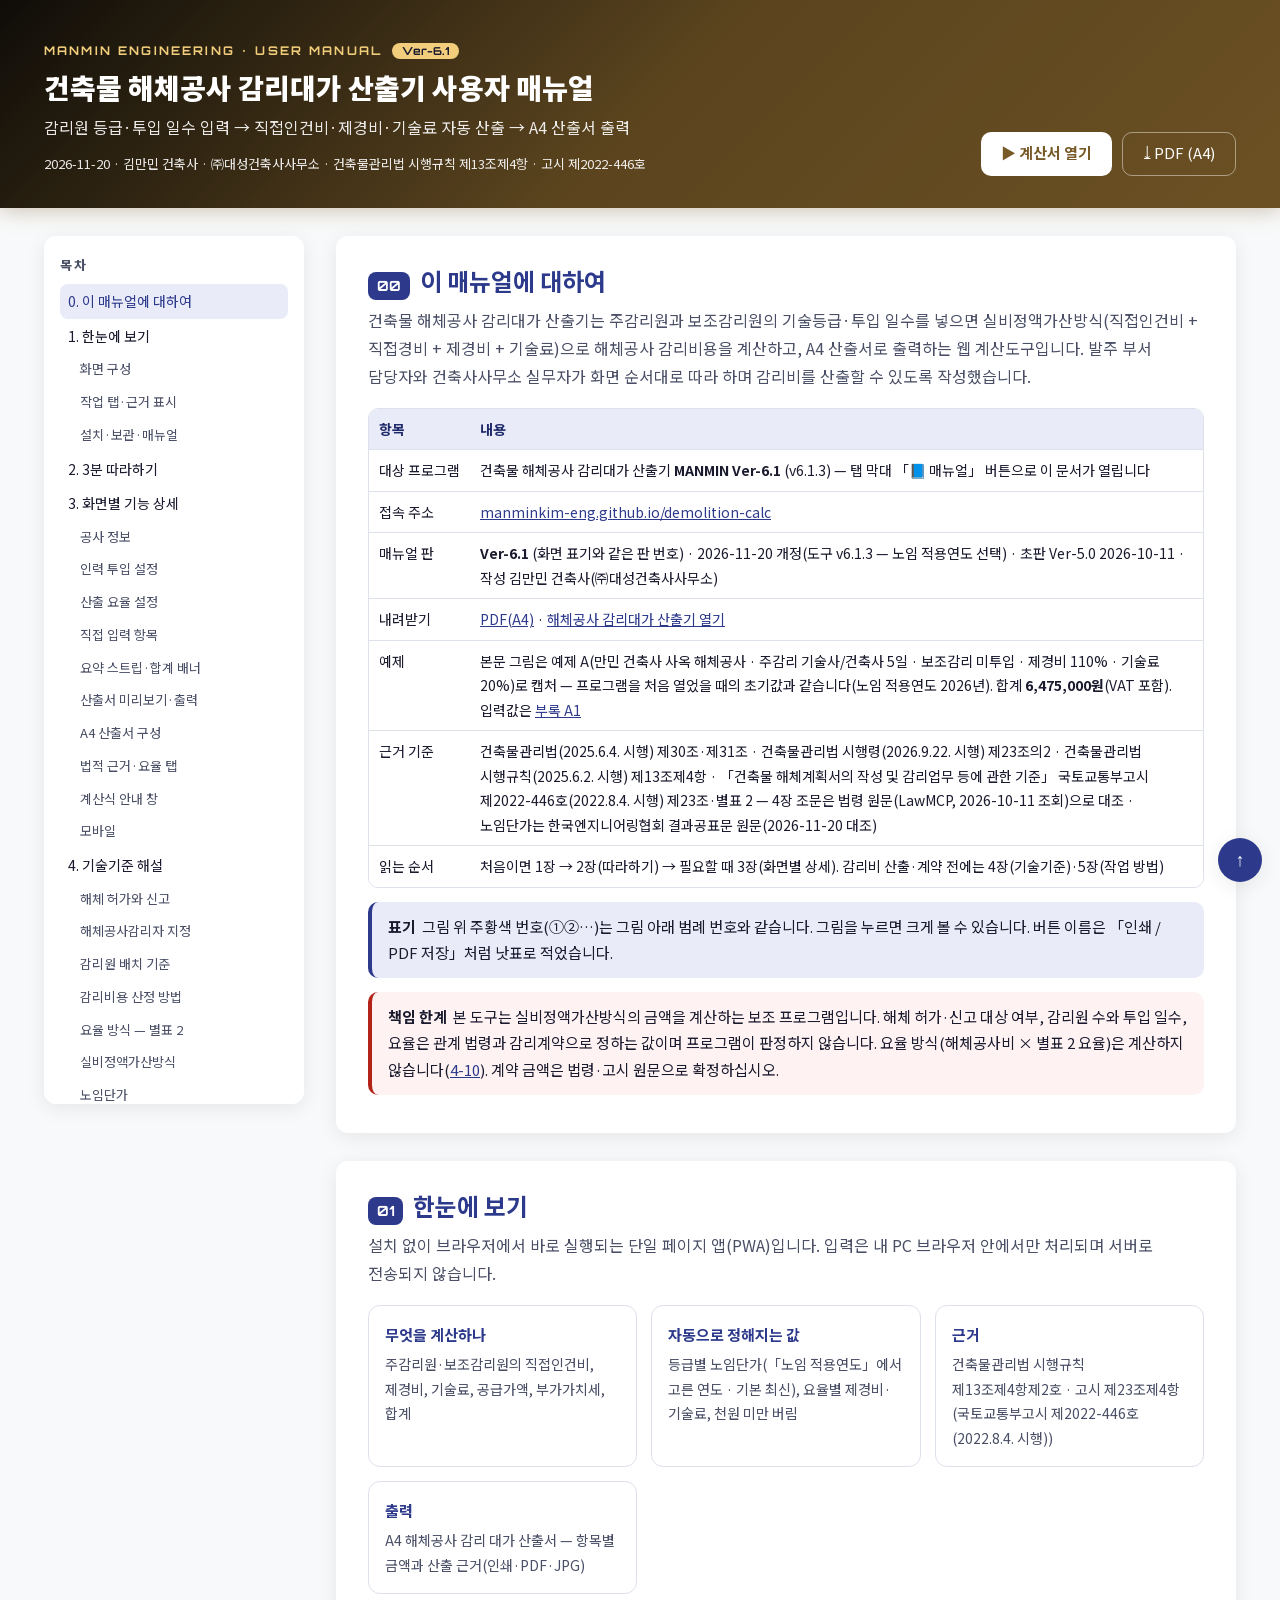
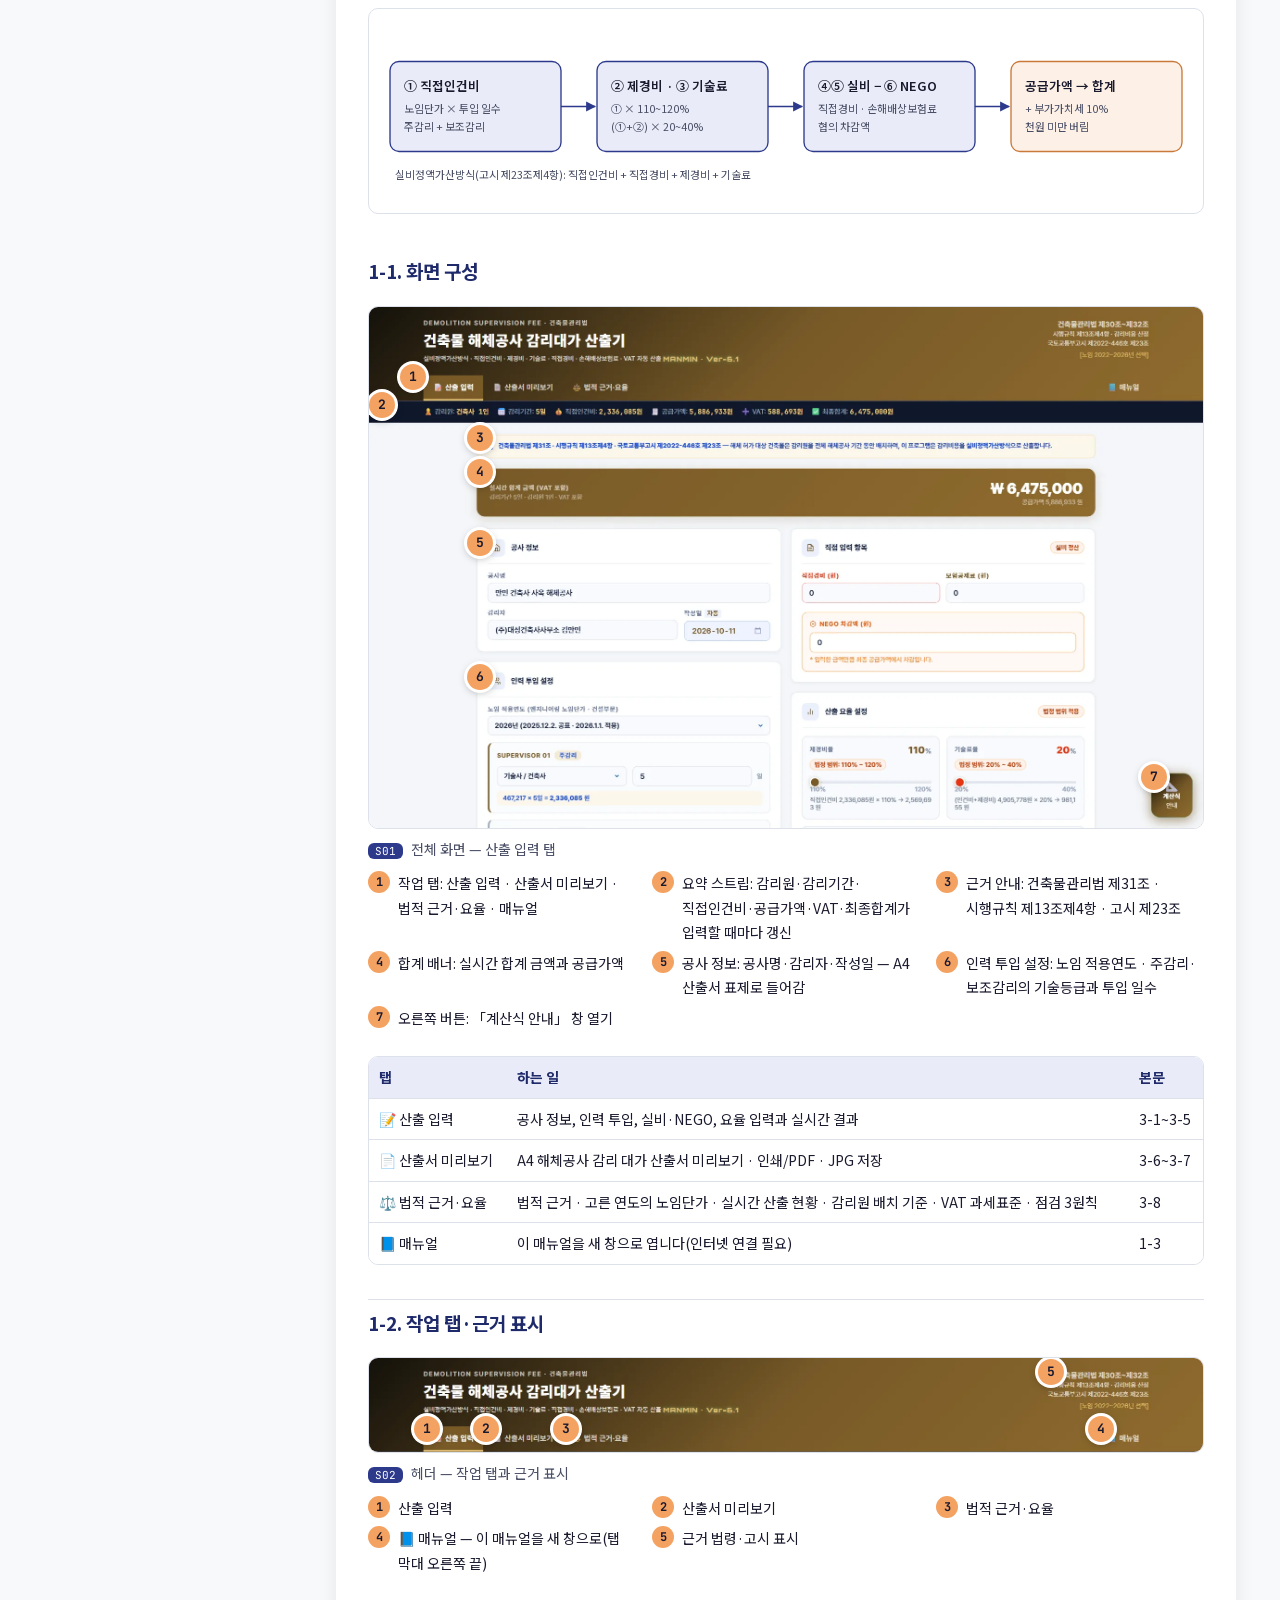
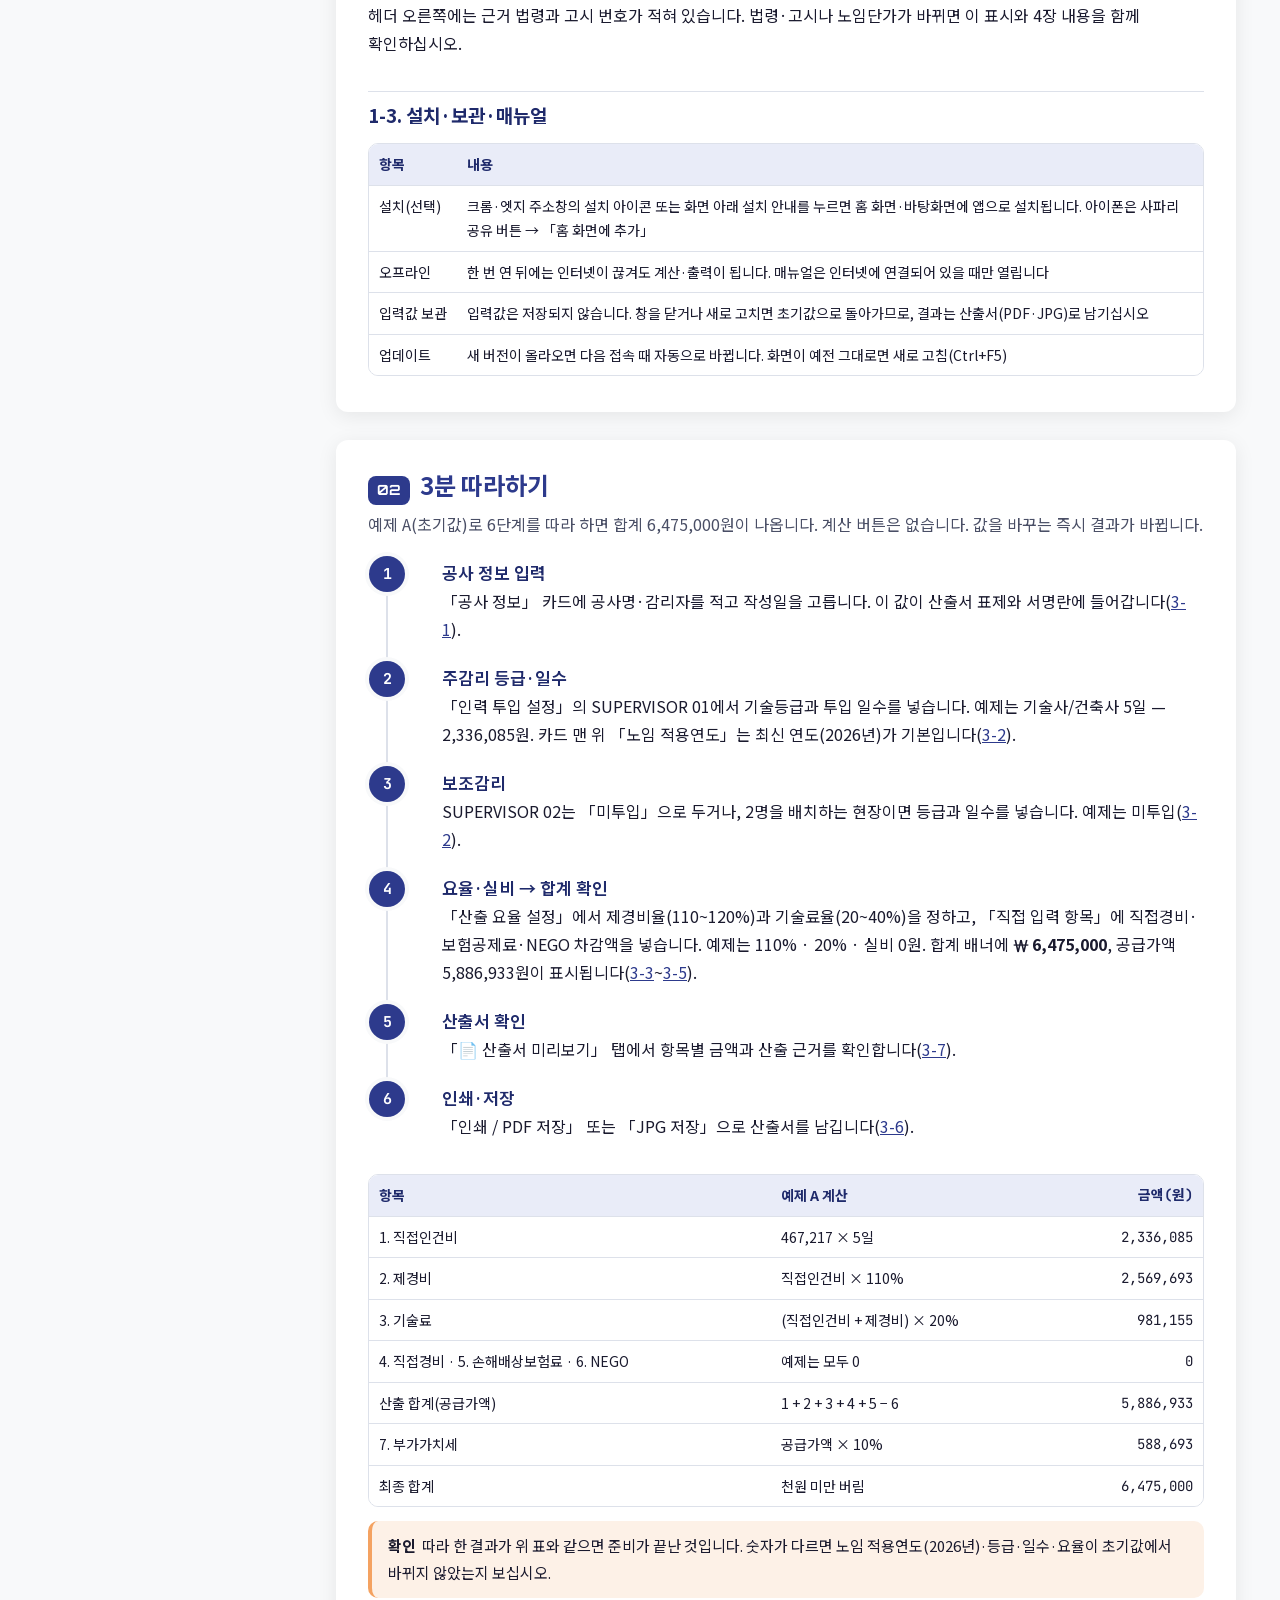
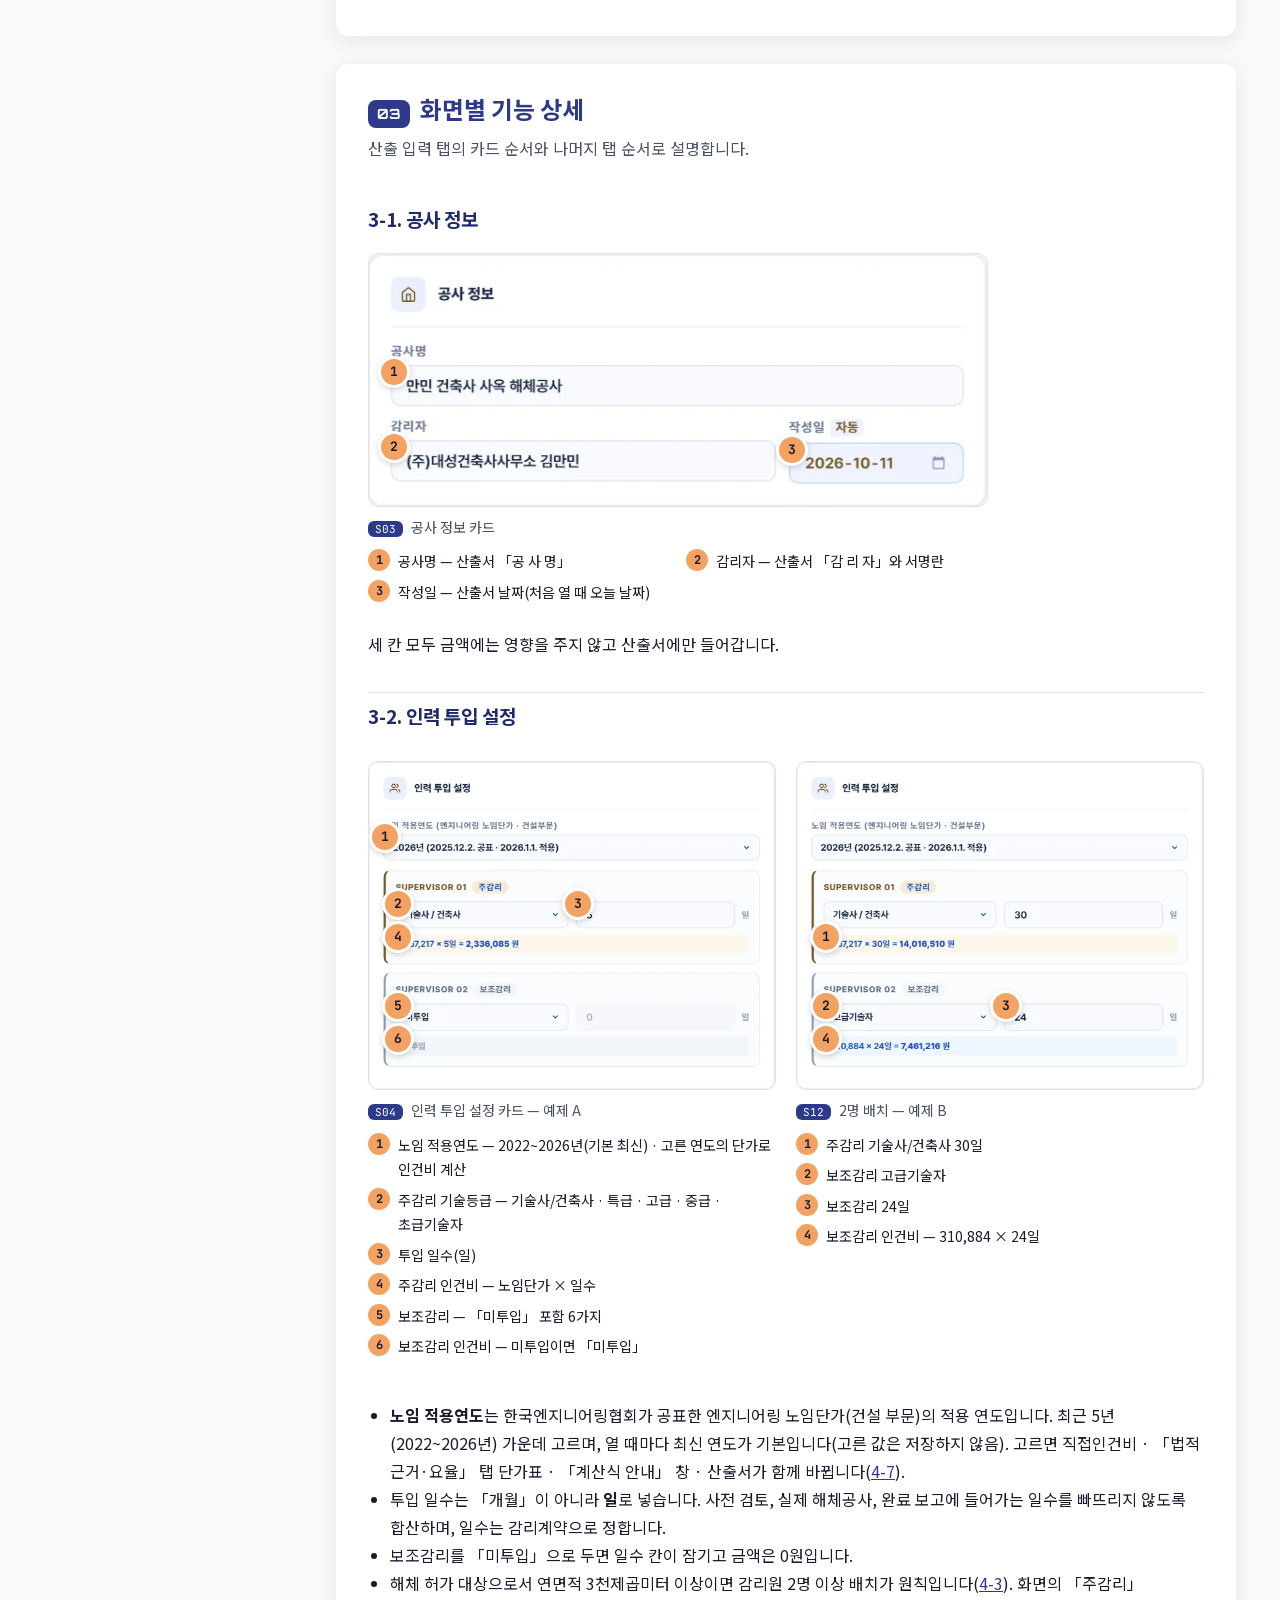
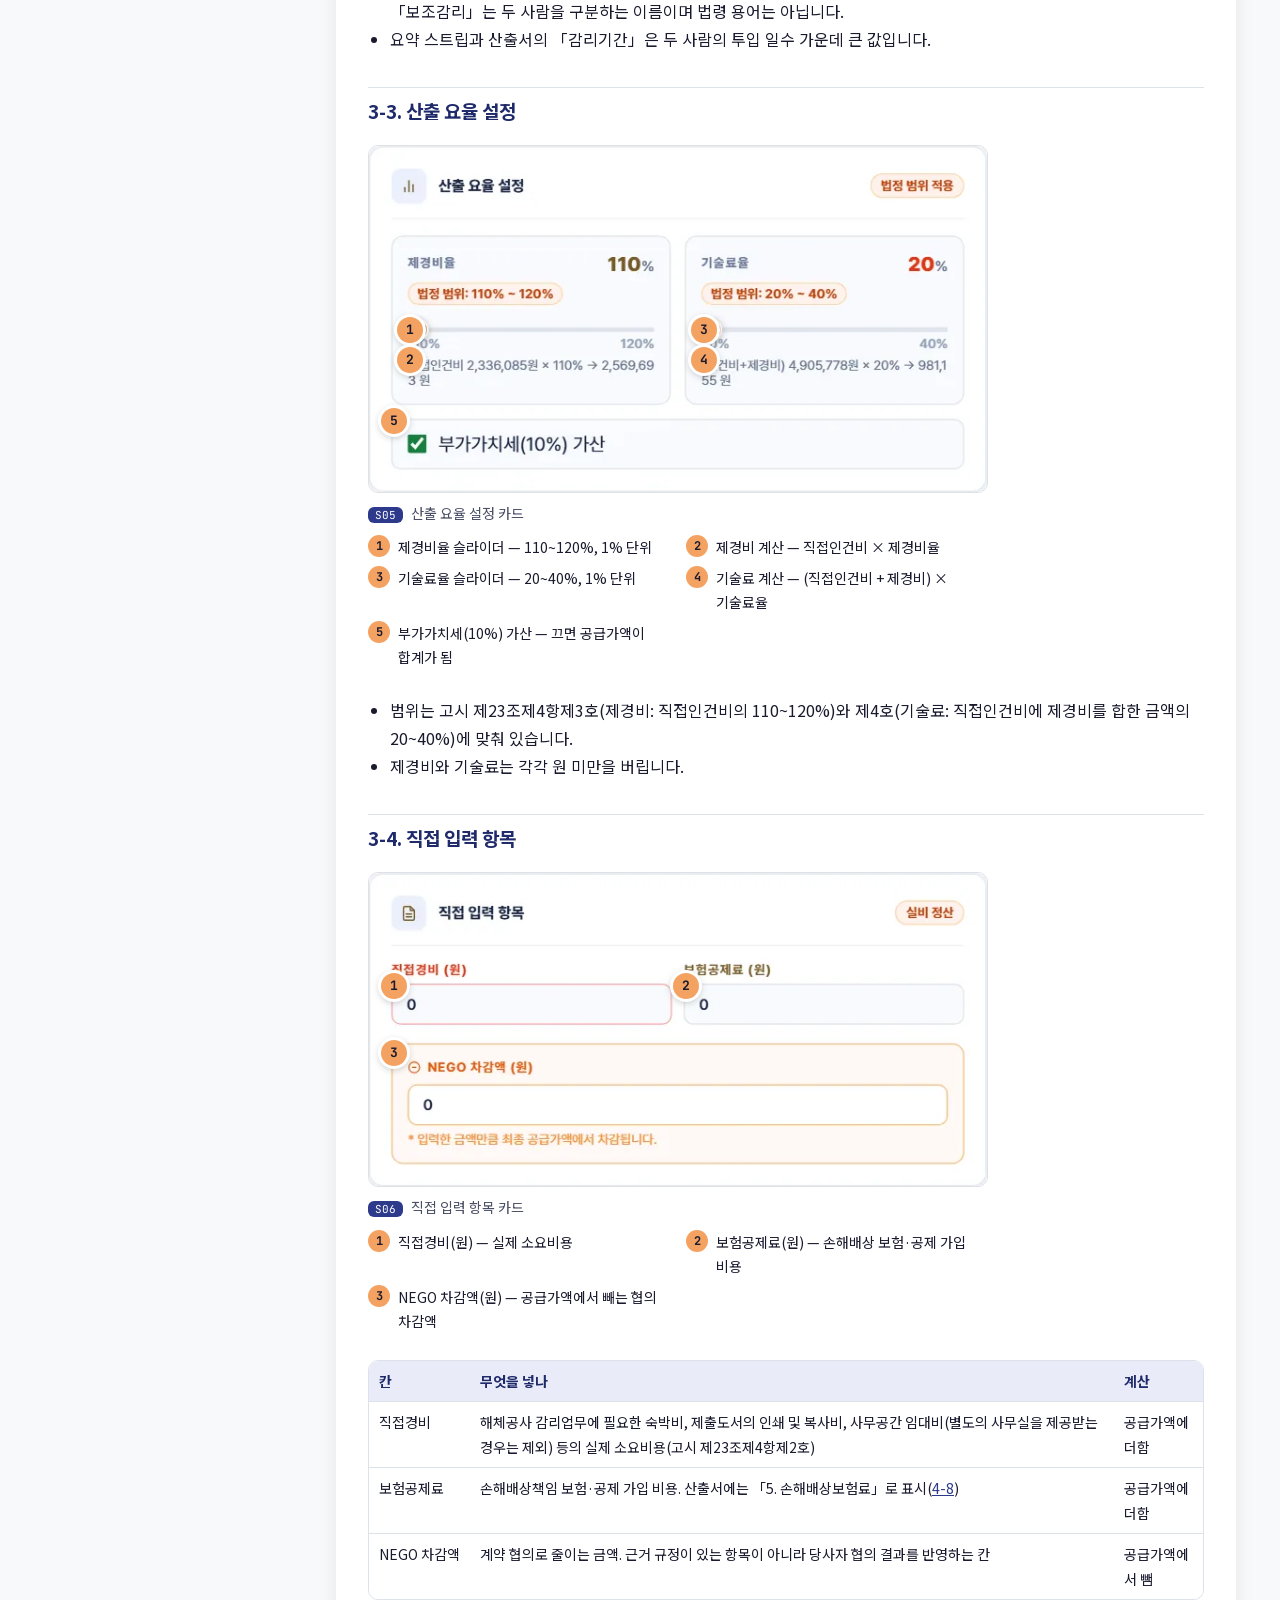
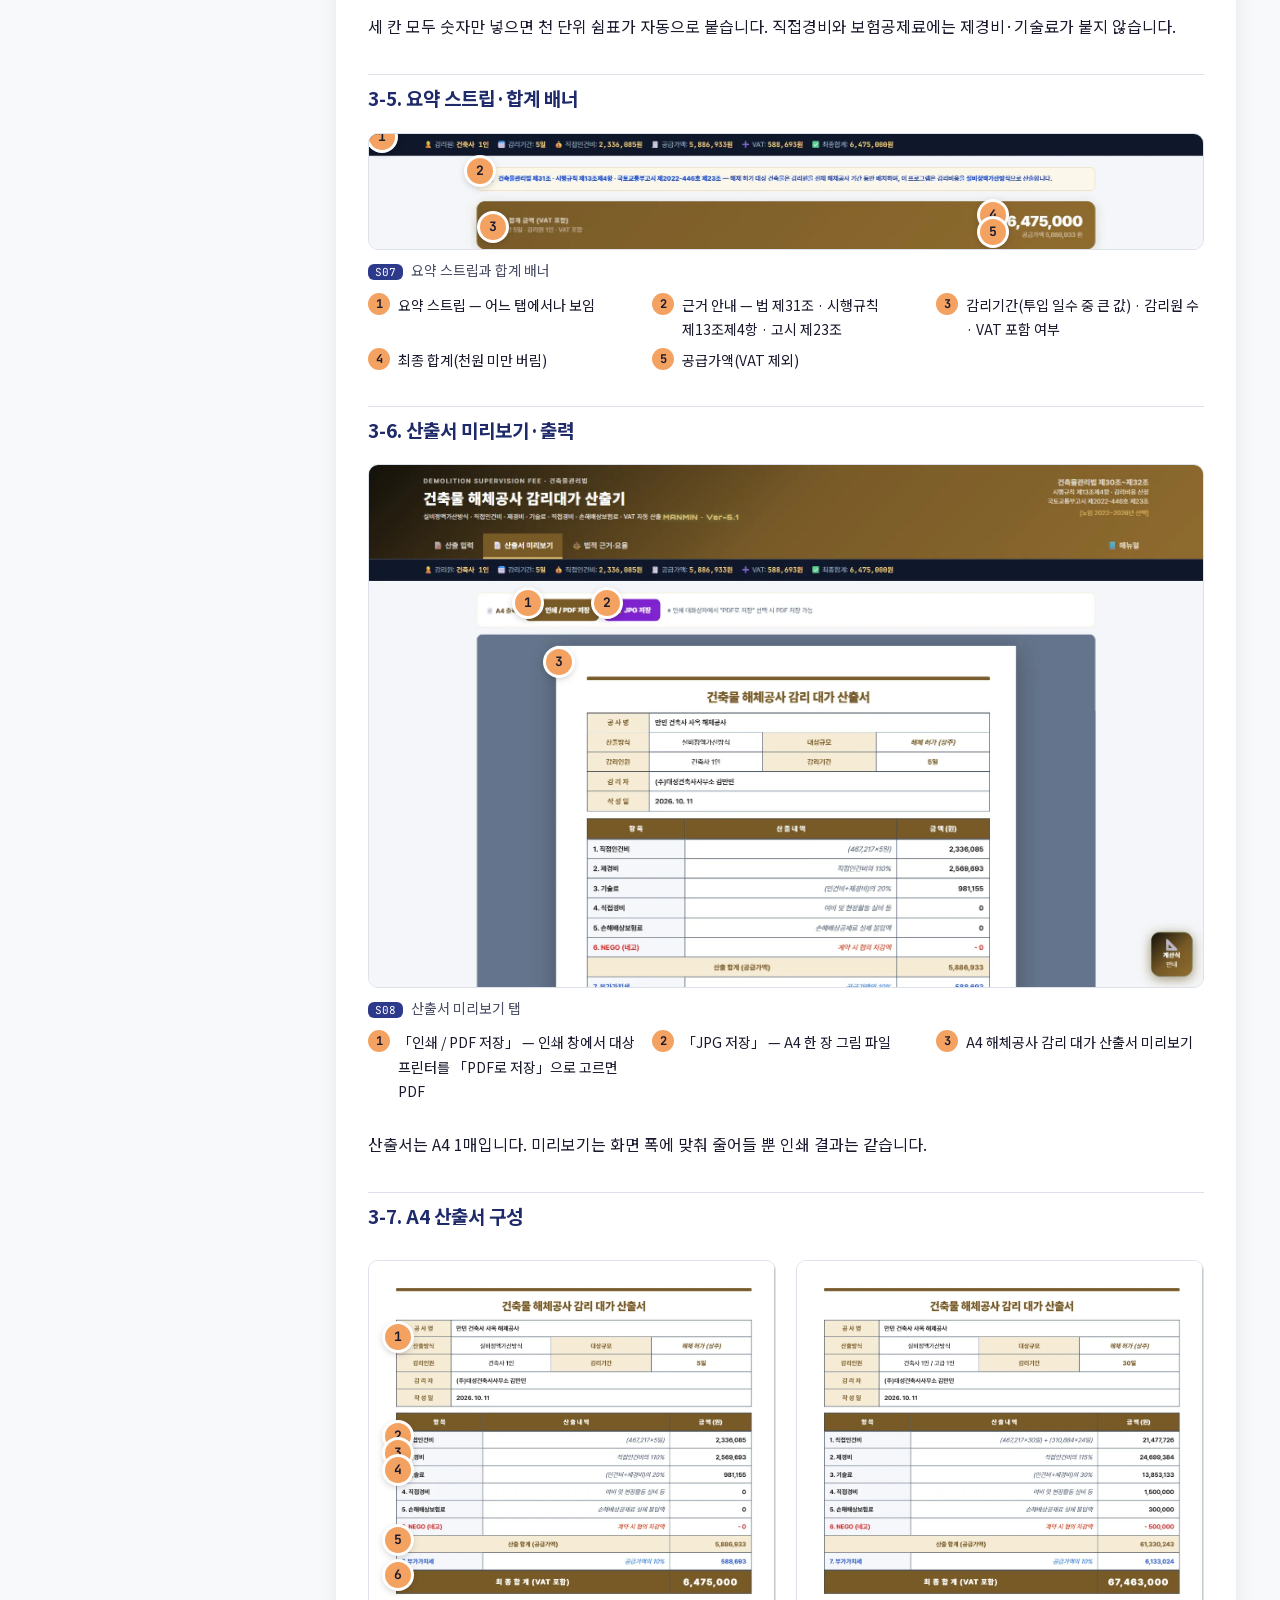
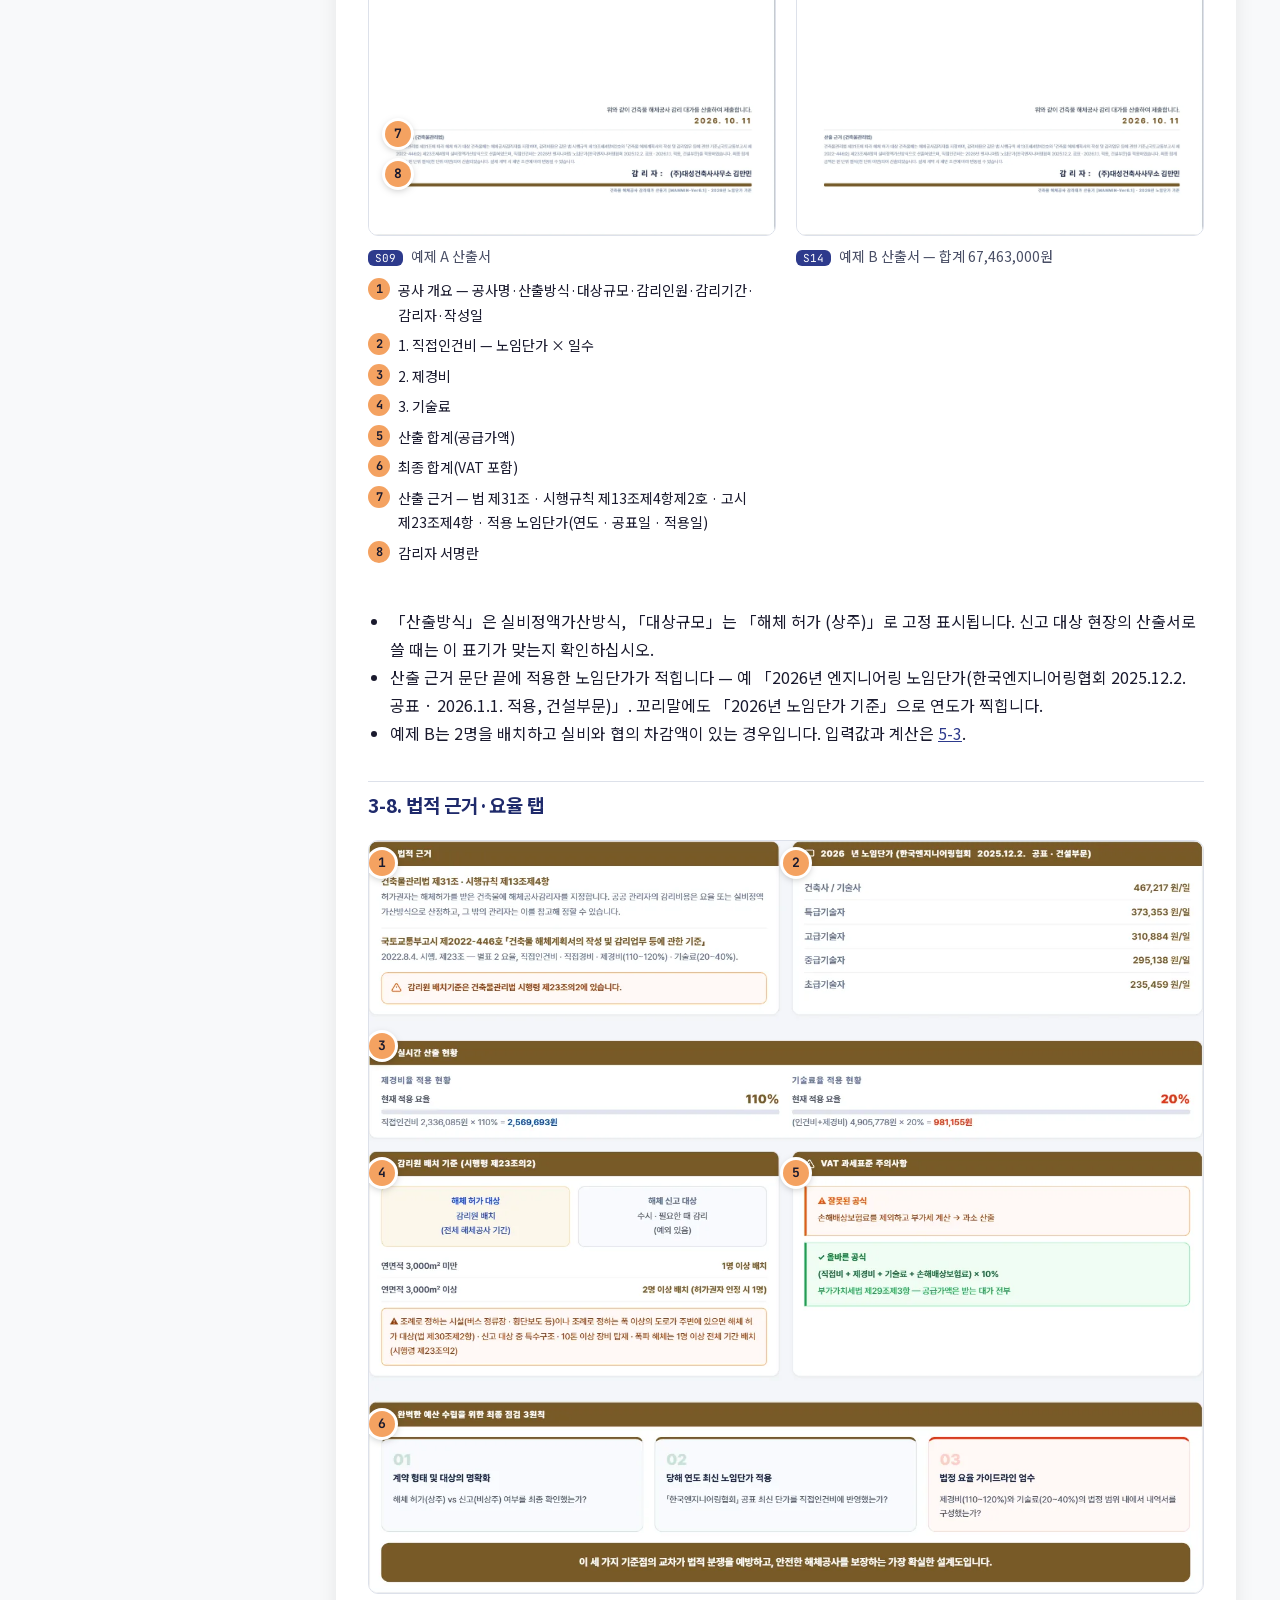
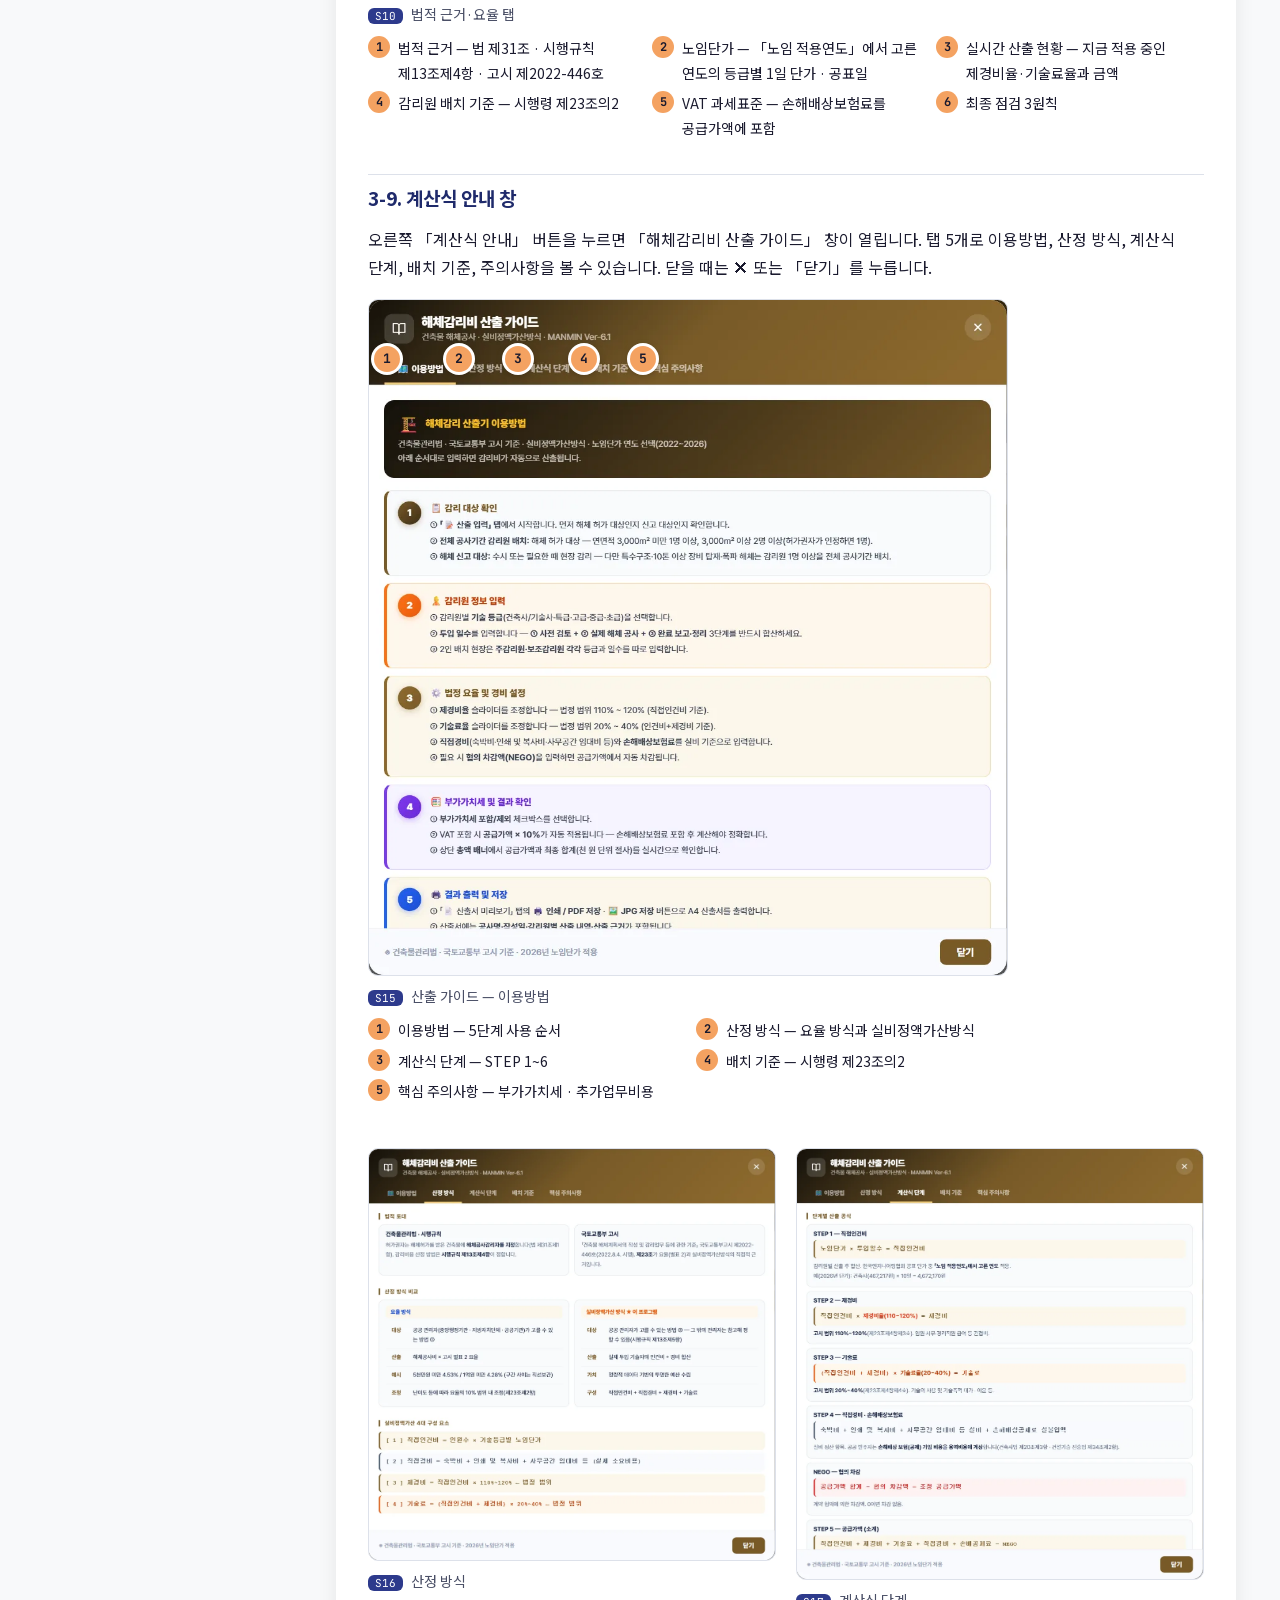
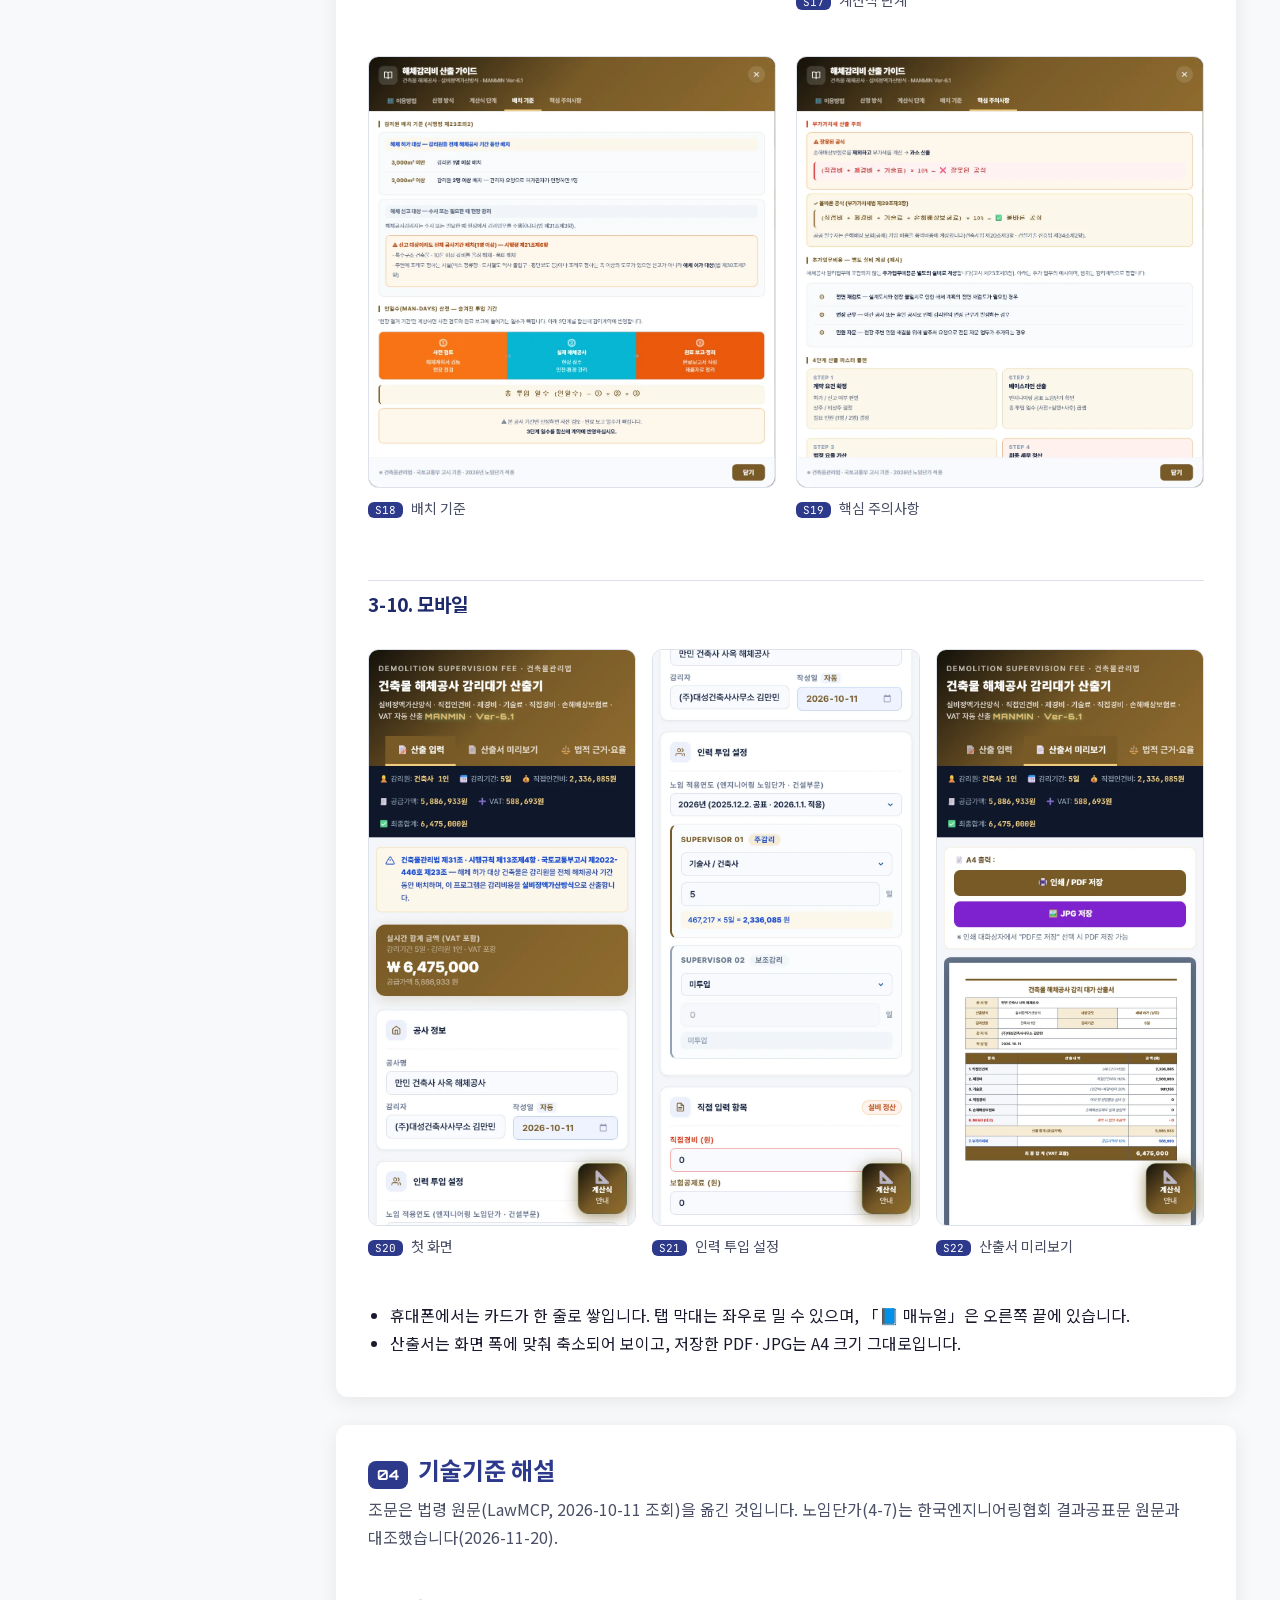
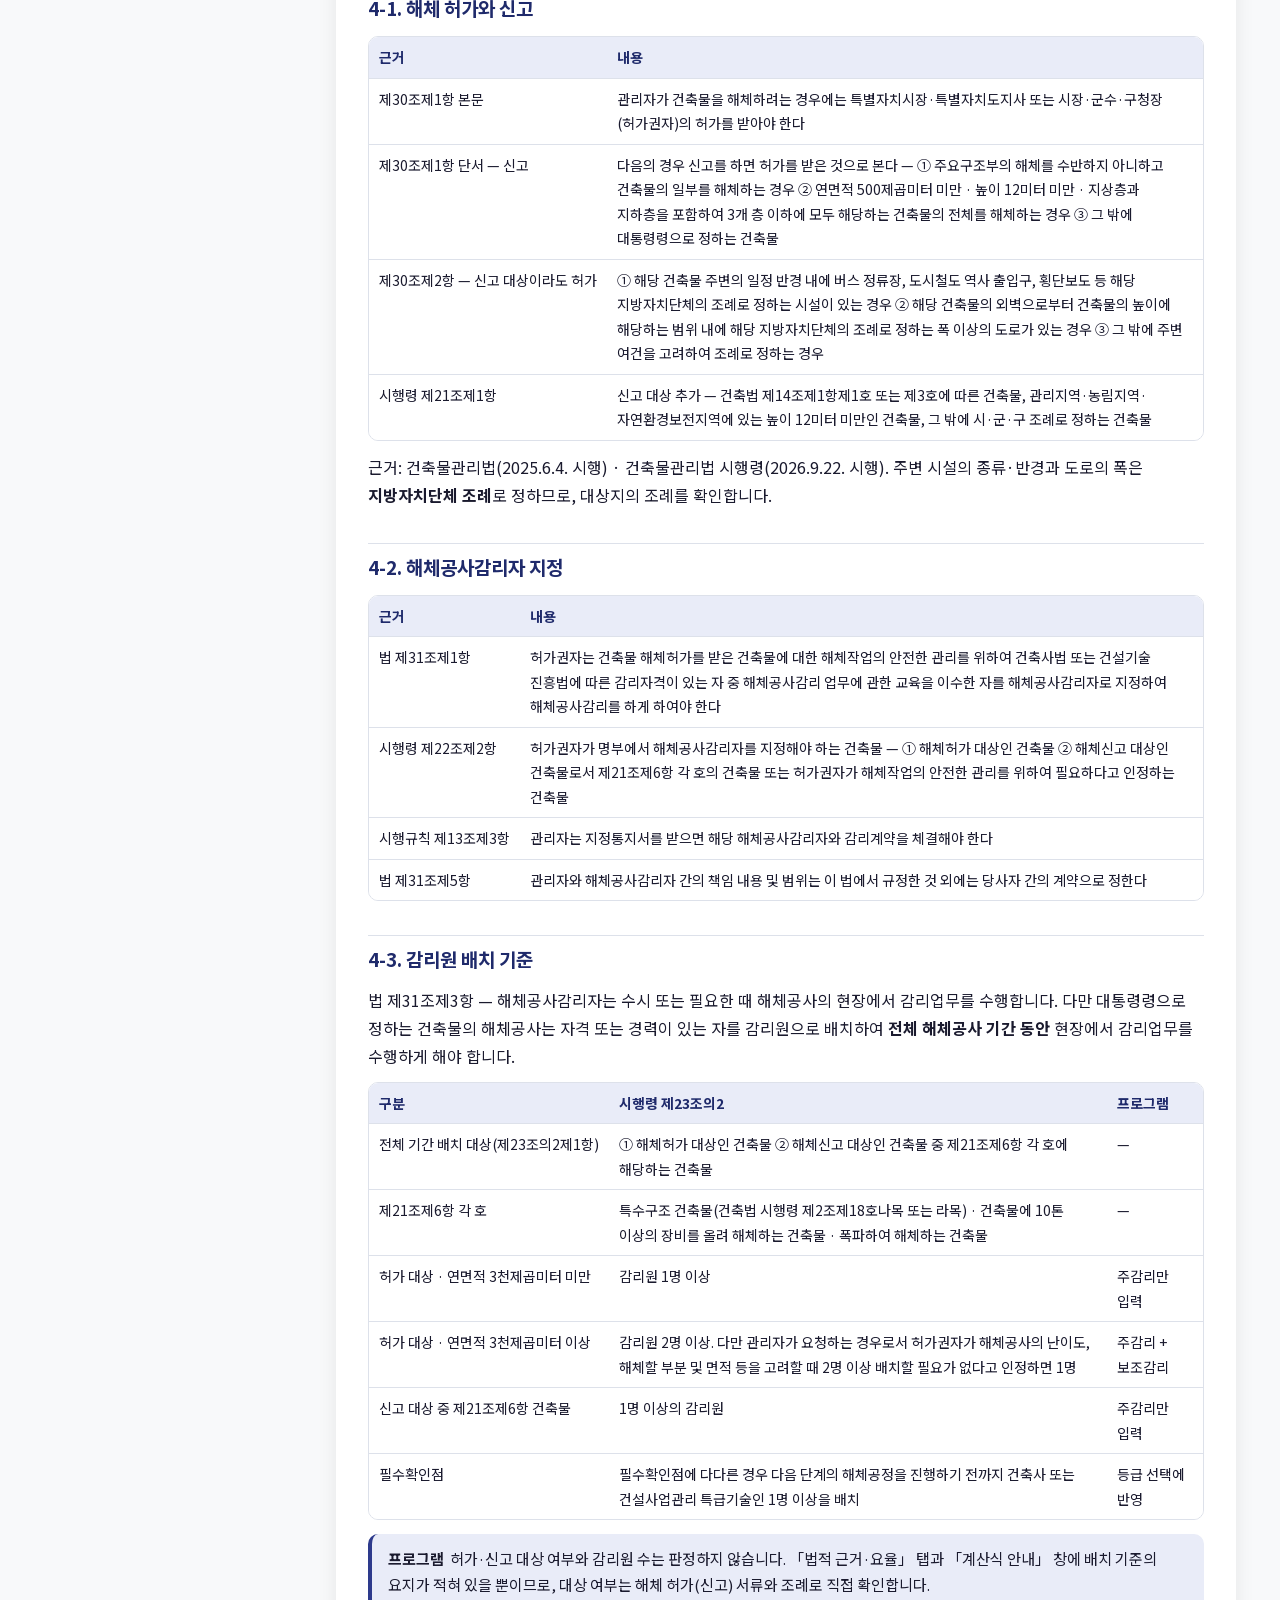
==== commit 80f8dc19: "사용자 매뉴얼 Ver-6.1 — 노임 적용연도 선택 반영(도구 v6.1.3) 「노임 적용연도」 설명 · 노임단가 최근 5년 표(공표일 · 결과공표문 문서번호) · A4 적용 기준 " ====
--- a/manual/index.html
+++ b/manual/index.html
@@ -1,8 +1,8 @@
 <!doctype html>
 <html lang="ko"><head>
 <meta charset="utf-8"><meta name="viewport" content="width=device-width,initial-scale=1">
-<title>건축물 해체공사 감리대가 산출기 사용자 매뉴얼 Ver-5.0 · MANMIN</title>
-<meta name="description" content="건축물 해체공사 감리대가 산출기 MANMIN Ver-5.0 사용자 매뉴얼 — 화면 기능, 기술기준(건축물관리법 제30조·제31조, 시행령 제23조의2, 시행규칙 제13조, 고시 제2022-446호 제23조 실비정액가산방식), 실무 작업 방법">
+<title>건축물 해체공사 감리대가 산출기 사용자 매뉴얼 Ver-6.1 · MANMIN</title>
+<meta name="description" content="건축물 해체공사 감리대가 산출기 MANMIN Ver-6.1 사용자 매뉴얼 — 화면 기능, 기술기준(건축물관리법 제30조·제31조, 시행령 제23조의2, 시행규칙 제13조, 고시 제2022-446호 제23조 실비정액가산방식), 실무 작업 방법">
 <meta name="author" content="김만민 건축사 · ㈜대성건축사사무소">
 <meta name="theme-color" content="#785a28"><meta name="color-scheme" content="light dark">
 <link rel="stylesheet" href="./assets/fonts/manmin-fonts.css">
@@ -199,12 +199,12 @@
 <div class="mh-prog" aria-hidden="true"><i></i></div>
 <header class="top"><div class="top-in">
 <div class="mh-main">
-<div class="mh-eb"><span class="eyebrow">MANMIN ENGINEERING · USER MANUAL</span><span class="mh-ver">Ver-5.0</span></div>
+<div class="mh-eb"><span class="eyebrow">MANMIN ENGINEERING · USER MANUAL</span><span class="mh-ver">Ver-6.1</span></div>
 <h1>건축물 해체공사 감리대가 산출기 사용자 매뉴얼</h1>
 <p class="sub">감리원 등급·투입 일수 입력 → 직접인건비·제경비·기술료 자동 산출 → A4 산출서 출력</p>
-<p class="mh-meta">2026-10-11 · 김만민 건축사 · ㈜대성건축사사무소 · 건축물관리법 시행규칙 제13조제4항 · 고시 제2022-446호</p>
+<p class="mh-meta">2026-11-20 · 김만민 건축사 · ㈜대성건축사사무소 · 건축물관리법 시행규칙 제13조제4항 · 고시 제2022-446호</p>
 </div>
-<div class="mh-act"><a class="mh-btn pri" href="../index.html" aria-label="해체공사 감리대가 산출기 열기">▶ 계산서 열기</a><a class="mh-btn sec" href="DEMOL_사용자매뉴얼_Ver-5.0.pdf" download>⤓ PDF (A4)</a></div>
+<div class="mh-act"><a class="mh-btn pri" href="../index.html" aria-label="해체공사 감리대가 산출기 열기">▶ 계산서 열기</a><a class="mh-btn sec" href="DEMOL_사용자매뉴얼_Ver-6.1.pdf" download>⤓ PDF (A4)</a></div>
 </div></header>
 <div class="wrap"><nav class="toc" aria-label="목차"><details open><summary class="toc-sum">목차 <span aria-hidden="true">▾</span></summary><h2>목차</h2><ol><li><a href="#ch0">0. 이 매뉴얼에 대하여</a></li><li><a href="#ch1">1. 한눈에 보기</a></li><li class="sub"><a href="#s1-1">화면 구성</a></li><li class="sub"><a href="#s1-2">작업 탭·근거 표시</a></li><li class="sub"><a href="#s1-3">설치·보관·매뉴얼</a></li><li><a href="#ch2">2. 3분 따라하기</a></li><li><a href="#ch3">3. 화면별 기능 상세</a></li><li class="sub"><a href="#s3-1">공사 정보</a></li><li class="sub"><a href="#s3-2">인력 투입 설정</a></li><li class="sub"><a href="#s3-3">산출 요율 설정</a></li><li class="sub"><a href="#s3-4">직접 입력 항목</a></li><li class="sub"><a href="#s3-5">요약 스트립·합계 배너</a></li><li class="sub"><a href="#s3-6">산출서 미리보기·출력</a></li><li class="sub"><a href="#s3-7">A4 산출서 구성</a></li><li class="sub"><a href="#s3-8">법적 근거·요율 탭</a></li><li class="sub"><a href="#s3-9">계산식 안내 창</a></li><li class="sub"><a href="#s3-10">모바일</a></li><li><a href="#ch4">4. 기술기준 해설</a></li><li class="sub"><a href="#s4-1">해체 허가와 신고</a></li><li class="sub"><a href="#s4-2">해체공사감리자 지정</a></li><li class="sub"><a href="#s4-3">감리원 배치 기준</a></li><li class="sub"><a href="#s4-4">감리비용 산정 방법</a></li><li class="sub"><a href="#s4-5">요율 방식 — 별표 2</a></li><li class="sub"><a href="#s4-6">실비정액가산방식</a></li><li class="sub"><a href="#s4-7">노임단가</a></li><li class="sub"><a href="#s4-8">손해배상보험료·부가가치세</a></li><li class="sub"><a href="#s4-9">프로그램의 계산 순서</a></li><li class="sub"><a href="#s4-10">프로그램이 다루지 않는 것</a></li><li class="sub"><a href="#s4-11">적용 시점</a></li><li><a href="#ch5">5. 실무 작업 방법</a></li><li class="sub"><a href="#s5-1">단계별 절차</a></li><li class="sub"><a href="#s5-2">제출 전 확인</a></li><li class="sub"><a href="#s5-3">예제 결과</a></li><li><a href="#ch6">6. 문제 해결·FAQ</a></li><li><a href="#ch7">부록</a></li><li class="sub"><a href="#a1">예제 입력값</a></li><li class="sub"><a href="#a2">버전 변경 내역</a></li><li class="sub"><a href="#a3">용어</a></li></ol></details></nav><main><style>
 #fig-s03_project,#fig-s04_staff,#fig-s05_rate,#fig-s06_direct,#fig-s12_var_staff,#fig-s13_var_rate{max-width:620px}
@@ -226,7 +226,7 @@
 }
 </style><section class="ch" id="ch0"><h2><span class="n">00</span>이 매뉴얼에 대하여</h2>
 <p class="lead">건축물 해체공사 감리대가 산출기는 주감리원과 보조감리원의 기술등급·투입 일수를 넣으면 실비정액가산방식(직접인건비 + 직접경비 + 제경비 + 기술료)으로 해체공사 감리비용을 계산하고, A4 산출서로 출력하는 웹 계산도구입니다. 발주 부서 담당자와 건축사사무소 실무자가 화면 순서대로 따라 하며 감리비를 산출할 수 있도록 작성했습니다.</p>
-<div class="k1"><div class="tbl"><table><thead><tr><th class="">항목</th><th class="">내용</th></tr></thead><tbody><tr><td class="">대상 프로그램</td><td class="">건축물 해체공사 감리대가 산출기 <b>MANMIN Ver-5.0</b> — 탭 막대 「📘 매뉴얼」 버튼으로 이 문서가 열립니다</td></tr><tr><td class="">접속 주소</td><td class=""><a href="https://manminkim-eng.github.io/demolition-calc/" target="_blank" rel="noopener">manminkim-eng.github.io/demolition-calc</a></td></tr><tr><td class="">매뉴얼 판</td><td class=""><b>Ver-5.0</b> (화면 표기와 같은 판 번호, 초판) · 2026-10-11 · 작성 김만민 건축사(㈜대성건축사사무소)</td></tr><tr><td class="">내려받기</td><td class=""><a href="DEMOL_사용자매뉴얼_Ver-5.0.pdf" download>PDF(A4)</a> · <a href="../index.html">해체공사 감리대가 산출기 열기</a></td></tr><tr><td class="">예제</td><td class="">본문 그림은 예제 A(만민 건축사 사옥 해체공사 · 주감리 기술사/건축사 5일 · 보조감리 미투입 · 제경비 110% · 기술료 20%)로 캡처 — 프로그램을 처음 열었을 때의 초기값과 같습니다. 합계 <b>6,475,000원</b>(VAT 포함). 입력값은 <a href="#a1">부록 A1</a></td></tr><tr><td class="">근거 기준</td><td class="">건축물관리법(2025.6.4. 시행) 제30조·제31조 · 건축물관리법 시행령(2026.9.22. 시행) 제23조의2 · 건축물관리법 시행규칙(2025.6.2. 시행) 제13조제4항 · 「건축물 해체계획서의 작성 및 감리업무 등에 관한 기준」 국토교통부고시 제2022-446호(2022.8.4. 시행) 제23조·별표 2 — 4장 조문은 법령 원문(LawMCP, 2026-10-11 조회)으로 대조</td></tr><tr><td class="">읽는 순서</td><td class="">처음이면 1장 → 2장(따라하기) → 필요할 때 3장(화면별 상세). 감리비 산출·계약 전에는 4장(기술기준)·5장(작업 방법)</td></tr></tbody></table></div></div>
+<div class="k1"><div class="tbl"><table><thead><tr><th class="">항목</th><th class="">내용</th></tr></thead><tbody><tr><td class="">대상 프로그램</td><td class="">건축물 해체공사 감리대가 산출기 <b>MANMIN Ver-6.1</b> (v6.1.3) — 탭 막대 「📘 매뉴얼」 버튼으로 이 문서가 열립니다</td></tr><tr><td class="">접속 주소</td><td class=""><a href="https://manminkim-eng.github.io/demolition-calc/" target="_blank" rel="noopener">manminkim-eng.github.io/demolition-calc</a></td></tr><tr><td class="">매뉴얼 판</td><td class=""><b>Ver-6.1</b> (화면 표기와 같은 판 번호) · 2026-11-20 개정(도구 v6.1.3 — 노임 적용연도 선택) · 초판 Ver-5.0 2026-10-11 · 작성 김만민 건축사(㈜대성건축사사무소)</td></tr><tr><td class="">내려받기</td><td class=""><a href="DEMOL_사용자매뉴얼_Ver-6.1.pdf" download>PDF(A4)</a> · <a href="../index.html">해체공사 감리대가 산출기 열기</a></td></tr><tr><td class="">예제</td><td class="">본문 그림은 예제 A(만민 건축사 사옥 해체공사 · 주감리 기술사/건축사 5일 · 보조감리 미투입 · 제경비 110% · 기술료 20%)로 캡처 — 프로그램을 처음 열었을 때의 초기값과 같습니다(노임 적용연도 2026년). 합계 <b>6,475,000원</b>(VAT 포함). 입력값은 <a href="#a1">부록 A1</a></td></tr><tr><td class="">근거 기준</td><td class="">건축물관리법(2025.6.4. 시행) 제30조·제31조 · 건축물관리법 시행령(2026.9.22. 시행) 제23조의2 · 건축물관리법 시행규칙(2025.6.2. 시행) 제13조제4항 · 「건축물 해체계획서의 작성 및 감리업무 등에 관한 기준」 국토교통부고시 제2022-446호(2022.8.4. 시행) 제23조·별표 2 — 4장 조문은 법령 원문(LawMCP, 2026-10-11 조회)으로 대조 · 노임단가는 한국엔지니어링협회 결과공표문 원문(2026-11-20 대조)</td></tr><tr><td class="">읽는 순서</td><td class="">처음이면 1장 → 2장(따라하기) → 필요할 때 3장(화면별 상세). 감리비 산출·계약 전에는 4장(기술기준)·5장(작업 방법)</td></tr></tbody></table></div></div>
 <div class="note"><b>표기</b>그림 위 주황색 번호(①②…)는 그림 아래 범례 번호와 같습니다. 그림을 누르면 크게 볼 수 있습니다. 버튼 이름은 「인쇄 / PDF 저장」처럼 낫표로 적었습니다.</div>
 <div class="warn"><b>책임 한계</b>본 도구는 실비정액가산방식의 금액을 계산하는 보조 프로그램입니다. 해체 허가·신고 대상 여부, 감리원 수와 투입 일수, 요율은 관계 법령과 감리계약으로 정하는 값이며 프로그램이 판정하지 않습니다. 요율 방식(해체공사비 × 별표 2 요율)은 계산하지 않습니다(<a href="#s4-10">4-10</a>). 계약 금액은 법령·고시 원문으로 확정하십시오.</div>
 </section>
@@ -234,7 +234,7 @@
 <p class="lead">설치 없이 브라우저에서 바로 실행되는 단일 페이지 앱(PWA)입니다. 입력은 내 PC 브라우저 안에서만 처리되며 서버로 전송되지 않습니다.</p>
 <div class="cards">
 <div class="card"><h5>무엇을 계산하나</h5><p>주감리원·보조감리원의 직접인건비, 제경비, 기술료, 공급가액, 부가가치세, 합계</p></div>
-<div class="card"><h5>자동으로 정해지는 값</h5><p>등급별 노임단가, 요율별 제경비·기술료, 천원 미만 버림</p></div>
+<div class="card"><h5>자동으로 정해지는 값</h5><p>등급별 노임단가(「노임 적용연도」에서 고른 연도 · 기본 최신), 요율별 제경비·기술료, 천원 미만 버림</p></div>
 <div class="card"><h5>근거</h5><p>건축물관리법 시행규칙 제13조제4항제2호 · 고시 제23조제4항 (국토교통부고시 제2022-446호(2022.8.4. 시행))</p></div>
 <div class="card"><h5>출력</h5><p>A4 해체공사 감리 대가 산출서 — 항목별 금액과 산출 근거(인쇄·PDF·JPG)</p></div>
 </div>
@@ -249,8 +249,8 @@
 <text class="s" x="16" y="176">실비정액가산방식(고시 제23조제4항): 직접인건비 + 직접경비 + 제경비 + 기술료</text>
 </svg></div>
 <h3 id="s1-1">1-1. 화면 구성</h3>
-<figure class="shot" id="fig-s01_overview"><div class="frame"><img src="images/s01_overview.webp" width="1440" height="900" loading="lazy" alt="전체 화면 — 산출 입력 탭"><span class="pin" style="left:5.26%;top:13.49%">1</span><span class="pin" style="left:1.50%;top:18.82%">2</span><span class="pin" style="left:13.32%;top:25.27%">3</span><span class="pin" style="left:13.32%;top:31.79%">4</span><span class="pin" style="left:13.32%;top:45.43%">5</span><span class="pin" style="left:13.32%;top:70.99%">6</span><span class="pin" style="left:94.15%;top:90.29%">7</span></div><figcaption><span class="fno">S01</span>전체 화면 — 산출 입력 탭</figcaption><ol class="legend"><li><b>1</b><span>작업 탭: 산출 입력 · 산출서 미리보기 · 법적 근거·요율 · 매뉴얼</span></li><li><b>2</b><span>요약 스트립: 감리원·감리기간·직접인건비·공급가액·VAT·최종합계가 입력할 때마다 갱신</span></li><li><b>3</b><span>근거 안내: 건축물관리법 제31조 · 시행규칙 제13조제4항 · 고시 제23조</span></li><li><b>4</b><span>합계 배너: 실시간 합계 금액과 공급가액</span></li><li><b>5</b><span>공사 정보: 공사명·감리자·작성일 — A4 산출서 표제로 들어감</span></li><li><b>6</b><span>인력 투입 설정: 주감리·보조감리의 기술등급과 투입 일수</span></li><li><b>7</b><span>오른쪽 버튼: 「계산식 안내」 창 열기</span></li></ol></figure>
-<div class="k1"><div class="tbl"><table><thead><tr><th class="">탭</th><th class="">하는 일</th><th class="">본문</th></tr></thead><tbody><tr><td class="">📝 산출 입력</td><td class="">공사 정보, 인력 투입, 실비·NEGO, 요율 입력과 실시간 결과</td><td class="">3-1~3-5</td></tr><tr><td class="">📄 산출서 미리보기</td><td class="">A4 해체공사 감리 대가 산출서 미리보기 · 인쇄/PDF · JPG 저장</td><td class="">3-6~3-7</td></tr><tr><td class="">⚖️ 법적 근거·요율</td><td class="">법적 근거 · 노임단가 · 실시간 산출 현황 · 감리원 배치 기준 · VAT 과세표준 · 점검 3원칙</td><td class="">3-8</td></tr><tr><td class="">📘 매뉴얼</td><td class="">이 매뉴얼을 새 창으로 엽니다(인터넷 연결 필요)</td><td class="">1-3</td></tr></tbody></table></div></div>
+<figure class="shot" id="fig-s01_overview"><div class="frame"><img src="images/s01_overview.webp" width="1440" height="900" loading="lazy" alt="전체 화면 — 산출 입력 탭"><span class="pin" style="left:5.26%;top:13.49%">1</span><span class="pin" style="left:1.50%;top:18.82%">2</span><span class="pin" style="left:13.32%;top:25.27%">3</span><span class="pin" style="left:13.32%;top:31.79%">4</span><span class="pin" style="left:13.32%;top:45.43%">5</span><span class="pin" style="left:13.32%;top:70.99%">6</span><span class="pin" style="left:94.15%;top:90.29%">7</span></div><figcaption><span class="fno">S01</span>전체 화면 — 산출 입력 탭</figcaption><ol class="legend"><li><b>1</b><span>작업 탭: 산출 입력 · 산출서 미리보기 · 법적 근거·요율 · 매뉴얼</span></li><li><b>2</b><span>요약 스트립: 감리원·감리기간·직접인건비·공급가액·VAT·최종합계가 입력할 때마다 갱신</span></li><li><b>3</b><span>근거 안내: 건축물관리법 제31조 · 시행규칙 제13조제4항 · 고시 제23조</span></li><li><b>4</b><span>합계 배너: 실시간 합계 금액과 공급가액</span></li><li><b>5</b><span>공사 정보: 공사명·감리자·작성일 — A4 산출서 표제로 들어감</span></li><li><b>6</b><span>인력 투입 설정: 노임 적용연도 · 주감리·보조감리의 기술등급과 투입 일수</span></li><li><b>7</b><span>오른쪽 버튼: 「계산식 안내」 창 열기</span></li></ol></figure>
+<div class="k1"><div class="tbl"><table><thead><tr><th class="">탭</th><th class="">하는 일</th><th class="">본문</th></tr></thead><tbody><tr><td class="">📝 산출 입력</td><td class="">공사 정보, 인력 투입, 실비·NEGO, 요율 입력과 실시간 결과</td><td class="">3-1~3-5</td></tr><tr><td class="">📄 산출서 미리보기</td><td class="">A4 해체공사 감리 대가 산출서 미리보기 · 인쇄/PDF · JPG 저장</td><td class="">3-6~3-7</td></tr><tr><td class="">⚖️ 법적 근거·요율</td><td class="">법적 근거 · 고른 연도의 노임단가 · 실시간 산출 현황 · 감리원 배치 기준 · VAT 과세표준 · 점검 3원칙</td><td class="">3-8</td></tr><tr><td class="">📘 매뉴얼</td><td class="">이 매뉴얼을 새 창으로 엽니다(인터넷 연결 필요)</td><td class="">1-3</td></tr></tbody></table></div></div>
 <h3 id="s1-2">1-2. 작업 탭·근거 표시</h3>
 <figure class="shot" id="fig-s02_tabs"><div class="frame"><img src="images/s02_tabs.webp" width="1440" height="162" loading="lazy" alt="헤더 — 작업 탭과 근거 표시"><span class="pin" style="left:6.93%;top:75.87%">1</span><span class="pin" style="left:14.05%;top:75.87%">2</span><span class="pin" style="left:23.57%;top:75.87%">3</span><span class="pin" style="left:87.77%;top:75.87%">4</span><span class="pin" style="left:81.75%;top:15.33%">5</span></div><figcaption><span class="fno">S02</span>헤더 — 작업 탭과 근거 표시</figcaption><ol class="legend"><li><b>1</b><span>산출 입력</span></li><li><b>2</b><span>산출서 미리보기</span></li><li><b>3</b><span>법적 근거·요율</span></li><li><b>4</b><span>📘 매뉴얼 — 이 매뉴얼을 새 창으로(탭 막대 오른쪽 끝)</span></li><li><b>5</b><span>근거 법령·고시 표시</span></li></ol></figure>
 <p>헤더 오른쪽에는 근거 법령과 고시 번호가 적혀 있습니다. 법령·고시나 노임단가가 바뀌면 이 표시와 4장 내용을 함께 확인하십시오.</p>
@@ -261,14 +261,14 @@
 <p class="lead">예제 A(초기값)로 6단계를 따라 하면 합계 6,475,000원이 나옵니다. 계산 버튼은 없습니다. 값을 바꾸는 즉시 결과가 바뀝니다.</p>
 <ol class="steps">
 <li><b class="t">공사 정보 입력</b>「공사 정보」 카드에 공사명·감리자를 적고 작성일을 고릅니다. 이 값이 산출서 표제와 서명란에 들어갑니다(<a href="#s3-1">3-1</a>).</li>
-<li><b class="t">주감리 등급·일수</b>「인력 투입 설정」의 SUPERVISOR 01에서 기술등급과 투입 일수를 넣습니다. 예제는 기술사/건축사 5일 — 2,336,085원(<a href="#s3-2">3-2</a>).</li>
+<li><b class="t">주감리 등급·일수</b>「인력 투입 설정」의 SUPERVISOR 01에서 기술등급과 투입 일수를 넣습니다. 예제는 기술사/건축사 5일 — 2,336,085원. 카드 맨 위 「노임 적용연도」는 최신 연도(2026년)가 기본입니다(<a href="#s3-2">3-2</a>).</li>
 <li><b class="t">보조감리</b>SUPERVISOR 02는 「미투입」으로 두거나, 2명을 배치하는 현장이면 등급과 일수를 넣습니다. 예제는 미투입(<a href="#s3-2">3-2</a>).</li>
 <li><b class="t">요율·실비 → 합계 확인</b>「산출 요율 설정」에서 제경비율(110~120%)과 기술료율(20~40%)을 정하고, 「직접 입력 항목」에 직접경비·보험공제료·NEGO 차감액을 넣습니다. 예제는 110% · 20% · 실비 0원. 합계 배너에 <b>₩ 6,475,000</b>, 공급가액 5,886,933원이 표시됩니다(<a href="#s3-3">3-3</a>~<a href="#s3-5">3-5</a>).</li>
 <li><b class="t">산출서 확인</b>「📄 산출서 미리보기」 탭에서 항목별 금액과 산출 근거를 확인합니다(<a href="#s3-7">3-7</a>).</li>
 <li><b class="t">인쇄·저장</b>「인쇄 / PDF 저장」 또는 「JPG 저장」으로 산출서를 남깁니다(<a href="#s3-6">3-6</a>).</li>
 </ol>
 <div class="tbl"><table><thead><tr><th class="">항목</th><th class="">예제 A 계산</th><th class="num">금액(원)</th></tr></thead><tbody><tr><td class="">1. 직접인건비</td><td class="">467,217 × 5일</td><td class="num">2,336,085</td></tr><tr><td class="">2. 제경비</td><td class="">직접인건비 × 110%</td><td class="num">2,569,693</td></tr><tr><td class="">3. 기술료</td><td class="">(직접인건비 + 제경비) × 20%</td><td class="num">981,155</td></tr><tr><td class="">4. 직접경비 · 5. 손해배상보험료 · 6. NEGO</td><td class="">예제는 모두 0</td><td class="num">0</td></tr><tr><td class="">산출 합계(공급가액)</td><td class="">1 + 2 + 3 + 4 + 5 − 6</td><td class="num">5,886,933</td></tr><tr><td class="">7. 부가가치세</td><td class="">공급가액 × 10%</td><td class="num">588,693</td></tr><tr><td class="">최종 합계</td><td class="">천원 미만 버림</td><td class="num">6,475,000</td></tr></tbody></table></div>
-<div class="tip"><b>확인</b>따라 한 결과가 위 표와 같으면 준비가 끝난 것입니다. 숫자가 다르면 등급·일수·요율이 초기값에서 바뀌지 않았는지 보십시오.</div>
+<div class="tip"><b>확인</b>따라 한 결과가 위 표와 같으면 준비가 끝난 것입니다. 숫자가 다르면 노임 적용연도(2026년)·등급·일수·요율이 초기값에서 바뀌지 않았는지 보십시오.</div>
 </section>
 <section class="ch" id="ch3"><h2><span class="n">03</span>화면별 기능 상세</h2>
 <p class="lead">산출 입력 탭의 카드 순서와 나머지 탭 순서로 설명합니다.</p>
@@ -277,11 +277,12 @@
 <p>세 칸 모두 금액에는 영향을 주지 않고 산출서에만 들어갑니다.</p>
 <h3 id="s3-2">3-2. 인력 투입 설정</h3>
 <div class="pair"><div>
-<figure class="shot" id="fig-s04_staff"><div class="frame"><img src="images/s04_staff.webp" width="526" height="361" loading="lazy" alt="인력 투입 설정 카드 — 예제 A"><span class="pin" style="left:7.05%;top:33.21%">1</span><span class="pin" style="left:51.54%;top:33.21%">2</span><span class="pin" style="left:7.05%;top:45.12%">3</span><span class="pin" style="left:7.05%;top:70.05%">4</span><span class="pin" style="left:7.05%;top:81.96%">5</span></div><figcaption><span class="fno">S04</span>인력 투입 설정 카드 — 예제 A</figcaption><ol class="legend"><li><b>1</b><span>주감리 기술등급 — 기술사/건축사 · 특급 · 고급 · 중급 · 초급기술자</span></li><li><b>2</b><span>투입 일수(일)</span></li><li><b>3</b><span>주감리 인건비 — 노임단가 × 일수</span></li><li><b>4</b><span>보조감리 — 「미투입」 포함 6가지</span></li><li><b>5</b><span>보조감리 인건비 — 미투입이면 「미투입」</span></li></ol></figure>
+<figure class="shot" id="fig-s04_staff"><div class="frame"><img src="images/s04_staff.webp" width="526" height="425" loading="lazy" alt="인력 투입 설정 카드 — 예제 A"><span class="pin" style="left:4.01%;top:22.92%">1</span><span class="pin" style="left:7.05%;top:43.39%">2</span><span class="pin" style="left:51.54%;top:43.39%">3</span><span class="pin" style="left:7.05%;top:53.51%">4</span><span class="pin" style="left:7.05%;top:74.68%">5</span><span class="pin" style="left:7.05%;top:84.80%">6</span></div><figcaption><span class="fno">S04</span>인력 투입 설정 카드 — 예제 A</figcaption><ol class="legend"><li><b>1</b><span>노임 적용연도 — 2022~2026년(기본 최신) · 고른 연도의 단가로 인건비 계산</span></li><li><b>2</b><span>주감리 기술등급 — 기술사/건축사 · 특급 · 고급 · 중급 · 초급기술자</span></li><li><b>3</b><span>투입 일수(일)</span></li><li><b>4</b><span>주감리 인건비 — 노임단가 × 일수</span></li><li><b>5</b><span>보조감리 — 「미투입」 포함 6가지</span></li><li><b>6</b><span>보조감리 인건비 — 미투입이면 「미투입」</span></li></ol></figure>
 </div><div>
-<figure class="shot" id="fig-s12_var_staff"><div class="frame"><img src="images/s12_var_staff.webp" width="526" height="361" loading="lazy" alt="2명 배치 — 예제 B"><span class="pin" style="left:7.05%;top:45.12%">1</span><span class="pin" style="left:7.05%;top:70.05%">2</span><span class="pin" style="left:51.54%;top:70.05%">3</span><span class="pin" style="left:7.05%;top:81.96%">4</span></div><figcaption><span class="fno">S12</span>2명 배치 — 예제 B</figcaption><ol class="legend"><li><b>1</b><span>주감리 기술사/건축사 30일</span></li><li><b>2</b><span>보조감리 고급기술자</span></li><li><b>3</b><span>보조감리 24일</span></li><li><b>4</b><span>보조감리 인건비 — 310,884 × 24일</span></li></ol></figure>
+<figure class="shot" id="fig-s12_var_staff"><div class="frame"><img src="images/s12_var_staff.webp" width="526" height="425" loading="lazy" alt="2명 배치 — 예제 B"><span class="pin" style="left:7.05%;top:53.51%">1</span><span class="pin" style="left:7.05%;top:74.68%">2</span><span class="pin" style="left:51.54%;top:74.68%">3</span><span class="pin" style="left:7.05%;top:84.80%">4</span></div><figcaption><span class="fno">S12</span>2명 배치 — 예제 B</figcaption><ol class="legend"><li><b>1</b><span>주감리 기술사/건축사 30일</span></li><li><b>2</b><span>보조감리 고급기술자</span></li><li><b>3</b><span>보조감리 24일</span></li><li><b>4</b><span>보조감리 인건비 — 310,884 × 24일</span></li></ol></figure>
 </div></div>
 <ul>
+<li><b>노임 적용연도</b>는 한국엔지니어링협회가 공표한 엔지니어링 노임단가(건설 부문)의 적용 연도입니다. 최근 5년(2022~2026년) 가운데 고르며, 열 때마다 최신 연도가 기본입니다(고른 값은 저장하지 않음). 고르면 직접인건비 · 「법적 근거·요율」 탭 단가표 · 「계산식 안내」 창 · 산출서가 함께 바뀝니다(<a href="#s4-7">4-7</a>).</li>
 <li>투입 일수는 「개월」이 아니라 <b>일</b>로 넣습니다. 사전 검토, 실제 해체공사, 완료 보고에 들어가는 일수를 빠뜨리지 않도록 합산하며, 일수는 감리계약으로 정합니다.</li>
 <li>보조감리를 「미투입」으로 두면 일수 칸이 잠기고 금액은 0원입니다.</li>
 <li>해체 허가 대상으로서 연면적 3천제곱미터 이상이면 감리원 2명 이상 배치가 원칙입니다(<a href="#s4-3">4-3</a>). 화면의 「주감리」「보조감리」는 두 사람을 구분하는 이름이며 법령 용어는 아닙니다.</li>
@@ -302,14 +303,15 @@
 <p>산출서는 A4 1매입니다. 미리보기는 화면 폭에 맞춰 줄어들 뿐 인쇄 결과는 같습니다.</p>
 <h3 id="s3-7">3-7. A4 산출서 구성</h3>
 <div class="pair"><div>
-<figure class="shot" id="fig-s09_a4page"><div class="frame"><img src="images/s09_a4page.webp" width="794" height="1123" loading="lazy" alt="예제 A 산출서"><span class="pin" style="left:7.08%;top:13.24%">1</span><span class="pin" style="left:7.08%;top:30.45%">2</span><span class="pin" style="left:7.08%;top:33.48%">3</span><span class="pin" style="left:7.08%;top:36.51%">4</span><span class="pin" style="left:7.08%;top:48.62%">5</span><span class="pin" style="left:7.08%;top:54.67%">6</span><span class="pin" style="left:7.08%;top:83.70%">7</span><span class="pin" style="left:7.08%;top:89.31%">8</span></div><figcaption><span class="fno">S09</span>예제 A 산출서</figcaption><ol class="legend"><li><b>1</b><span>공사 개요 — 공사명·산출방식·대상규모·감리인원·감리기간·감리자·작성일</span></li><li><b>2</b><span>1. 직접인건비 — 노임단가 × 일수</span></li><li><b>3</b><span>2. 제경비</span></li><li><b>4</b><span>3. 기술료</span></li><li><b>5</b><span>산출 합계(공급가액)</span></li><li><b>6</b><span>최종 합계(VAT 포함)</span></li><li><b>7</b><span>산출 근거 — 법 제31조 · 시행규칙 제13조제4항제2호 · 고시 제23조제4항</span></li><li><b>8</b><span>감리자 서명란</span></li></ol></figure>
+<figure class="shot" id="fig-s09_a4page"><div class="frame"><img src="images/s09_a4page.webp" width="794" height="1123" loading="lazy" alt="예제 A 산출서"><span class="pin" style="left:7.08%;top:13.24%">1</span><span class="pin" style="left:7.08%;top:30.45%">2</span><span class="pin" style="left:7.08%;top:33.48%">3</span><span class="pin" style="left:7.08%;top:36.51%">4</span><span class="pin" style="left:7.08%;top:48.62%">5</span><span class="pin" style="left:7.08%;top:54.67%">6</span><span class="pin" style="left:7.08%;top:82.42%">7</span><span class="pin" style="left:7.08%;top:89.31%">8</span></div><figcaption><span class="fno">S09</span>예제 A 산출서</figcaption><ol class="legend"><li><b>1</b><span>공사 개요 — 공사명·산출방식·대상규모·감리인원·감리기간·감리자·작성일</span></li><li><b>2</b><span>1. 직접인건비 — 노임단가 × 일수</span></li><li><b>3</b><span>2. 제경비</span></li><li><b>4</b><span>3. 기술료</span></li><li><b>5</b><span>산출 합계(공급가액)</span></li><li><b>6</b><span>최종 합계(VAT 포함)</span></li><li><b>7</b><span>산출 근거 — 법 제31조 · 시행규칙 제13조제4항제2호 · 고시 제23조제4항 · 적용 노임단가(연도 · 공표일 · 적용일)</span></li><li><b>8</b><span>감리자 서명란</span></li></ol></figure>
 </div><div>
 <figure class="shot" id="fig-s14_var_a4page"><div class="frame"><img src="images/s14_var_a4page.webp" width="794" height="1123" loading="lazy" alt="예제 B 산출서 — 합계 67,463,000원"></div><figcaption><span class="fno">S14</span>예제 B 산출서 — 합계 67,463,000원</figcaption></figure>
 </div></div>
 <ul><li>「산출방식」은 실비정액가산방식, 「대상규모」는 「해체 허가 (상주)」로 고정 표시됩니다. 신고 대상 현장의 산출서로 쓸 때는 이 표기가 맞는지 확인하십시오.</li>
+<li>산출 근거 문단 끝에 적용한 노임단가가 적힙니다 — 예 「2026년 엔지니어링 노임단가(한국엔지니어링협회 2025.12.2. 공표 · 2026.1.1. 적용, 건설부문)」. 꼬리말에도 「2026년 노임단가 기준」으로 연도가 찍힙니다.</li>
 <li>예제 B는 2명을 배치하고 실비와 협의 차감액이 있는 경우입니다. 입력값과 계산은 <a href="#s5-3">5-3</a>.</li></ul>
 <h3 id="s3-8">3-8. 법적 근거·요율 탭</h3>
-<figure class="shot" id="fig-s10_reference"><div class="frame"><img src="images/s10_reference.webp" width="1068" height="963" loading="lazy" alt="법적 근거·요율 탭"><span class="pin" style="left:1.50%;top:3.00%">1</span><span class="pin" style="left:51.15%;top:3.00%">2</span><span class="pin" style="left:1.50%;top:27.25%">3</span><span class="pin" style="left:1.50%;top:44.20%">4</span><span class="pin" style="left:51.15%;top:44.20%">5</span><span class="pin" style="left:1.50%;top:77.55%">6</span></div><figcaption><span class="fno">S10</span>법적 근거·요율 탭</figcaption><ol class="legend"><li><b>1</b><span>법적 근거 — 법 제31조 · 시행규칙 제13조제4항 · 고시 제2022-446호</span></li><li><b>2</b><span>2026년 기준 노임단가 — 등급별 1일 단가</span></li><li><b>3</b><span>실시간 산출 현황 — 지금 적용 중인 제경비율·기술료율과 금액</span></li><li><b>4</b><span>감리원 배치 기준 — 시행령 제23조의2</span></li><li><b>5</b><span>VAT 과세표준 — 손해배상보험료를 공급가액에 포함</span></li><li><b>6</b><span>최종 점검 3원칙</span></li></ol></figure>
+<figure class="shot" id="fig-s10_reference"><div class="frame"><img src="images/s10_reference.webp" width="1068" height="963" loading="lazy" alt="법적 근거·요율 탭"><span class="pin" style="left:1.50%;top:3.00%">1</span><span class="pin" style="left:51.15%;top:3.00%">2</span><span class="pin" style="left:1.50%;top:27.25%">3</span><span class="pin" style="left:1.50%;top:44.20%">4</span><span class="pin" style="left:51.15%;top:44.20%">5</span><span class="pin" style="left:1.50%;top:77.55%">6</span></div><figcaption><span class="fno">S10</span>법적 근거·요율 탭</figcaption><ol class="legend"><li><b>1</b><span>법적 근거 — 법 제31조 · 시행규칙 제13조제4항 · 고시 제2022-446호</span></li><li><b>2</b><span>노임단가 — 「노임 적용연도」에서 고른 연도의 등급별 1일 단가 · 공표일</span></li><li><b>3</b><span>실시간 산출 현황 — 지금 적용 중인 제경비율·기술료율과 금액</span></li><li><b>4</b><span>감리원 배치 기준 — 시행령 제23조의2</span></li><li><b>5</b><span>VAT 과세표준 — 손해배상보험료를 공급가액에 포함</span></li><li><b>6</b><span>최종 점검 3원칙</span></li></ol></figure>
 <h3 id="s3-9">3-9. 계산식 안내 창</h3>
 <p>오른쪽 「계산식 안내」 버튼을 누르면 「해체감리비 산출 가이드」 창이 열립니다. 탭 5개로 이용방법, 산정 방식, 계산식 단계, 배치 기준, 주의사항을 볼 수 있습니다. 닫을 때는 ✕ 또는 「닫기」를 누릅니다.</p>
 <figure class="shot" id="fig-s15_help_howto"><div class="frame"><img src="images/s15_help_howto.webp" width="820" height="868" loading="lazy" alt="산출 가이드 — 이용방법"><span class="pin" style="left:2.84%;top:8.86%">1</span><span class="pin" style="left:14.06%;top:8.86%">2</span><span class="pin" style="left:23.29%;top:8.86%">3</span><span class="pin" style="left:33.76%;top:8.86%">4</span><span class="pin" style="left:42.99%;top:8.86%">5</span></div><figcaption><span class="fno">S15</span>산출 가이드 — 이용방법</figcaption><ol class="legend"><li><b>1</b><span>이용방법 — 5단계 사용 순서</span></li><li><b>2</b><span>산정 방식 — 요율 방식과 실비정액가산방식</span></li><li><b>3</b><span>계산식 단계 — STEP 1~6</span></li><li><b>4</b><span>배치 기준 — 시행령 제23조의2</span></li><li><b>5</b><span>핵심 주의사항 — 부가가치세 · 추가업무비용</span></li></ol></figure>
@@ -320,7 +322,7 @@
 <ul><li>휴대폰에서는 카드가 한 줄로 쌓입니다. 탭 막대는 좌우로 밀 수 있으며, 「📘 매뉴얼」은 오른쪽 끝에 있습니다.</li><li>산출서는 화면 폭에 맞춰 축소되어 보이고, 저장한 PDF·JPG는 A4 크기 그대로입니다.</li></ul>
 </section>
 <section class="ch" id="ch4"><h2><span class="n">04</span>기술기준 해설</h2>
-<p class="lead">조문은 법령 원문(LawMCP, 2026-10-11 조회)을 옮긴 것입니다.</p>
+<p class="lead">조문은 법령 원문(LawMCP, 2026-10-11 조회)을 옮긴 것입니다. 노임단가(4-7)는 한국엔지니어링협회 결과공표문 원문과 대조했습니다(2026-11-20).</p>
 <h3 id="s4-1">4-1. 해체 허가와 신고</h3>
 <div class="brk"><div class="k1"><div class="tbl"><table><thead><tr><th class="">근거</th><th class="">내용</th></tr></thead><tbody><tr><td class="">제30조제1항 본문</td><td class="">관리자가 건축물을 해체하려는 경우에는 특별자치시장·특별자치도지사 또는 시장·군수·구청장(허가권자)의 허가를 받아야 한다</td></tr><tr><td class="">제30조제1항 단서 — 신고</td><td class="">다음의 경우 신고를 하면 허가를 받은 것으로 본다 — ① 주요구조부의 해체를 수반하지 아니하고 건축물의 일부를 해체하는 경우 ② 연면적 500제곱미터 미만 · 높이 12미터 미만 · 지상층과 지하층을 포함하여 3개 층 이하에 모두 해당하는 건축물의 전체를 해체하는 경우 ③ 그 밖에 대통령령으로 정하는 건축물</td></tr><tr><td class="">제30조제2항 — 신고 대상이라도 허가</td><td class="">① 해당 건축물 주변의 일정 반경 내에 버스 정류장, 도시철도 역사 출입구, 횡단보도 등 해당 지방자치단체의 조례로 정하는 시설이 있는 경우 ② 해당 건축물의 외벽으로부터 건축물의 높이에 해당하는 범위 내에 해당 지방자치단체의 조례로 정하는 폭 이상의 도로가 있는 경우 ③ 그 밖에 주변 여건을 고려하여 조례로 정하는 경우</td></tr><tr><td class="">시행령 제21조제1항</td><td class="">신고 대상 추가 — 건축법 제14조제1항제1호 또는 제3호에 따른 건축물, 관리지역·농림지역·자연환경보전지역에 있는 높이 12미터 미만인 건축물, 그 밖에 시·군·구 조례로 정하는 건축물</td></tr></tbody></table></div></div></div>
 <p>근거: 건축물관리법(2025.6.4. 시행) · 건축물관리법 시행령(2026.9.22. 시행). 주변 시설의 종류·반경과 도로의 폭은 <b>지방자치단체 조례</b>로 정하므로, 대상지의 조례를 확인합니다.</p>
@@ -341,10 +343,13 @@
 <div class="brk"><div class="k1"><div class="tbl"><table><thead><tr><th class="">고시 제23조제4항</th><th class="">내용</th><th class="">프로그램</th></tr></thead><tbody><tr><td class="">직접인건비(제1호)</td><td class="">해당 건축물 해체공사 감리업무에 종사하는 기술자의 인건비로서 투입된 인원수에 엔지니어링기술자의 기술등급별 노임단가를 곱하여 계산한다. (건축사 및 건축사보의 노임단가는 기술사 및 기술자의 노임단가에 준한다)</td><td class="">등급별 단가 × 투입 일수</td></tr><tr><td class="">직접경비(제2호)</td><td class="">해당 건축물 해체공사 감리업무에 필요한 숙박비, 제출도서의 인쇄 및 복사비, 사무공간 임대비(별도의 사무실을 제공받는 경우는 제외한다) 등으로서 실제 소요비용으로 한다</td><td class="">「직접경비」 칸</td></tr><tr><td class="">제경비(제3호)</td><td class="">직접비(직접인건비 및 직접경비를 말한다)에 포함되지 아니하는 비용으로 임원, 서무, 경리직원의 급여, 소프트웨어 라이센스비 등을 포함한 것으로서 <b>직접인건비의 110~120%</b>로 한다</td><td class="">제경비율 슬라이더</td></tr><tr><td class="">기술료(제4호)</td><td class="">건축물 해체공사 감리자가 개발·보유한 기술의 사용 및 기술축적을 위한 대가로서 조사연구비, 기술개발비, 이윤 등을 포함하며 <b>직접인건비에 제경비를 합한 금액의 20~40%</b>로 한다</td><td class="">기술료율 슬라이더</td></tr></tbody></table></div></div></div>
 <p>근거: 「건축물 해체계획서의 작성 및 감리업무 등에 관한 기준」 국토교통부고시 제2022-446호(2022.8.4. 시행).</p>
 <h3 id="s4-7">4-7. 노임단가</h3>
-<div class="tbl"><table><thead><tr><th class="">기술등급</th><th class="num">노임단가(원/일)</th></tr></thead><tbody><tr><td class="">기술사 / 건축사</td><td class="num">467,217</td></tr><tr><td class="">특급기술자</td><td class="num">373,353</td></tr><tr><td class="">고급기술자</td><td class="num">310,884</td></tr><tr><td class="">중급기술자</td><td class="num">295,138</td></tr><tr><td class="">초급기술자</td><td class="num">235,459</td></tr></tbody></table></div>
+<div class="tbl"><table><thead><tr><th class="">기술등급</th><th class="num">2026년</th><th class="num">2025년</th><th class="num">2024년</th><th class="num">2023년</th><th class="num">2022년</th></tr></thead><tbody><tr><td class="">기술사 / 건축사</td><td class="num">467,217</td><td class="num">452,718</td><td class="num">446,055</td><td class="num">432,440</td><td class="num">390,500</td></tr><tr><td class="">특급기술자</td><td class="num">373,353</td><td class="num">358,273</td><td class="num">346,855</td><td class="num">335,638</td><td class="num">308,530</td></tr><tr><td class="">고급기술자</td><td class="num">310,884</td><td class="num">300,980</td><td class="num">293,799</td><td class="num">282,545</td><td class="num">253,985</td></tr><tr><td class="">중급기술자</td><td class="num">295,138</td><td class="num">284,046</td><td class="num">272,915</td><td class="num">261,571</td><td class="num">231,775</td></tr><tr><td class="">초급기술자</td><td class="num">235,459</td><td class="num">223,644</td><td class="num">213,496</td><td class="num">205,686</td><td class="num">182,591</td></tr><tr><td class="">공표일</td><td class="num">2025.12.2.</td><td class="num">2024.12.4.</td><td class="num">2023.12.6.</td><td class="num">2022.12.12.</td><td class="num">2021.12.6.</td></tr></tbody></table></div>
+<p>단위: 원/일 · 건설 부문 · 각 연도 1.1. 적용.</p>
 <ul>
-<li>프로그램에 든 단가는 한국엔지니어링협회가 공표한 엔지니어링기술자 노임단가 가운데 <b>건설 부문 · 2026.1.1. 적용</b> 값입니다.</li>
-<li>노임단가는 해마다 새로 공표됩니다. 산출 전에 「법적 근거·요율」 탭의 연도 표기를 확인하십시오.</li>
+<li>프로그램에 든 단가는 한국엔지니어링협회가 공표한 엔지니어링기술자 노임단가 가운데 <b>건설 부문</b> 값이며, 「노임 적용연도」에서 최근 5년(2022~2026년) 가운데 고릅니다. 기본은 최신 연도(2026년)입니다.</li>
+<li>공표일은 협회 결과공표문의 문서 날짜입니다(2026년 기획홍보팀-1515호 · 2025년 280호 · 2024년 227호 · 2023년 정책연구실-377호 · 2022년 정책연구실-329호). 협회 누리집 게시일과 하루쯤 다를 수 있습니다.</li>
+<li>산출서에는 고른 연도가 「○○년 엔지니어링 노임단가(한국엔지니어링협회 공표일 · 적용일, 건설부문)」로 적힙니다. 계약(산출) 시점에 맞는 연도인지 확인하십시오.</li>
+<li>노임단가는 해마다 12월 무렵 다음 해 적용분이 공표됩니다. 새 연도는 도구를 개정할 때 추가하고 가장 오래된 연도를 빼서 5년을 유지합니다.</li>
 </ul>
 <h3 id="s4-8">4-8. 손해배상보험료·부가가치세</h3>
 <div class="k1"><div class="tbl"><table><thead><tr><th class="">근거</th><th class="">내용</th></tr></thead><tbody><tr><td class="">건축사법 제20조제3항</td><td class="">건축사는 손해배상책임을 보장하기 위하여 보험 또는 공제에 가입하여야 한다. 이 경우 제19조의3제1항 각 호의 어느 하나에 해당하는 자(국가·지방자치단체·공공기관 등)는 보험 또는 공제 가입에 따른 비용을 용역비용에 계상하여야 한다</td></tr><tr><td class="">건설기술 진흥법 제34조제2항</td><td class="">대통령령으로 정하는 건설엔지니어링사업자는 보험 또는 공제에 가입하여야 한다. 이 경우 발주청은 보험 또는 공제 가입에 따른 비용을 건설엔지니어링 비용에 계상하여야 한다</td></tr><tr><td class="">부가가치세법 제29조제3항</td><td class="">공급가액은 대금, 요금, 수수료, 그 밖에 어떤 명목이든 상관없이 재화 또는 용역을 공급받는 자로부터 받는 금전적 가치 있는 모든 것을 포함하되, 부가가치세는 포함하지 아니한다</td></tr></tbody></table></div></div>
@@ -360,7 +365,7 @@
 <h3 id="s4-10">4-10. 프로그램이 다루지 않는 것</h3>
 <div class="k1"><div class="tbl"><table><thead><tr><th class="">항목</th><th class="">내용</th><th class="">프로그램</th></tr></thead><tbody><tr><td class="">요율 방식</td><td class="">해체공사비 × 별표 2 요율(시행규칙 제13조제4항제1호)</td><td class="">계산 안 함 — 4-5 표로 직접 계산</td></tr><tr><td class="">허가·신고 대상 판정</td><td class="">법 제30조 · 시행령 제21조 · 지방자치단체 조례</td><td class="">판정 안 함</td></tr><tr><td class="">감리원 수 · 자격</td><td class="">시행령 제23조의2</td><td class="">판정 안 함</td></tr><tr><td class="">추가업무비용</td><td class="">해체공사 업무에 포함되지 않는 추가업무비용은 별도의 실비로 계상(고시 제23조제3항)</td><td class="">직접경비 칸에 넣거나 따로 계산</td></tr><tr><td class="">감리원 3명 이상</td><td class="">입력 칸은 주감리·보조감리 2명</td><td class="">따로 계산</td></tr><tr><td class="">산출서 「대상규모」</td><td class="">「해체 허가 (상주)」 고정 표시</td><td class="">바꿀 수 없음</td></tr></tbody></table></div></div>
 <h3 id="s4-11">4-11. 적용 시점</h3>
-<div class="k1"><div class="tbl"><table><thead><tr><th class="">기준</th><th class="">확인한 판</th></tr></thead><tbody><tr><td class="">건축물관리법</td><td class="">2025.6.4. 시행(2024.12.3. 공포) — 제30조·제31조·제32조</td></tr><tr><td class="">건축물관리법 시행령</td><td class="">2026.9.22. 시행 — 제21조·제22조·제23조의2</td></tr><tr><td class="">건축물관리법 시행규칙</td><td class="">2025.6.2. 시행 — 제13조</td></tr><tr><td class="">건축물 해체계획서의 작성 및 감리업무 등에 관한 기준</td><td class="">국토교통부고시 제2022-446호 — 2022.8.4. 시행</td></tr><tr><td class="">건축사법 · 건설기술 진흥법 · 부가가치세법</td><td class="">2026.9.18. 시행 · 2025.10.1. 시행 · 2026.1.2. 시행</td></tr><tr><td class="">엔지니어링 노임단가</td><td class="">한국엔지니어링협회 공표 · 2026.1.1. 적용(건설 부문)</td></tr></tbody></table></div></div>
+<div class="k1"><div class="tbl"><table><thead><tr><th class="">기준</th><th class="">확인한 판</th></tr></thead><tbody><tr><td class="">건축물관리법</td><td class="">2025.6.4. 시행(2024.12.3. 공포) — 제30조·제31조·제32조</td></tr><tr><td class="">건축물관리법 시행령</td><td class="">2026.9.22. 시행 — 제21조·제22조·제23조의2</td></tr><tr><td class="">건축물관리법 시행규칙</td><td class="">2025.6.2. 시행 — 제13조</td></tr><tr><td class="">건축물 해체계획서의 작성 및 감리업무 등에 관한 기준</td><td class="">국토교통부고시 제2022-446호 — 2022.8.4. 시행</td></tr><tr><td class="">건축사법 · 건설기술 진흥법 · 부가가치세법</td><td class="">2026.9.18. 시행 · 2025.10.1. 시행 · 2026.1.2. 시행</td></tr><tr><td class="">엔지니어링 노임단가</td><td class="">한국엔지니어링협회 결과공표문 — 2022~2026년 적용분(공표 2021.12.6. ~ 2025.12.2.) · 건설 부문 · 원문 대조 2026-11-20</td></tr></tbody></table></div></div>
 <div class="warn"><b>확인</b>법령·고시·조례와 노임단가는 바뀔 수 있습니다. 계약 전에 국가법령정보센터에서 현행 조문과 고시 번호를, 자치법규정보시스템에서 대상지 조례를, 한국엔지니어링협회 공표 자료에서 적용 연도 단가를 다시 확인하십시오.</div>
 </section>
 <section class="ch" id="ch5"><h2><span class="n">05</span>실무 작업 방법</h2>
@@ -368,7 +373,7 @@
 <h3 id="s5-1">5-1. 단계별 절차</h3>
 <div class="k1"><div class="tbl"><table><thead><tr><th class="">단계</th><th class="">할 일</th><th class="">본문</th></tr></thead><tbody><tr><td class="">1. 대상 확인</td><td class="">허가 대상인지 신고 대상인지, 주변 시설·도로에 관한 조례 해당 여부, 특수구조·10톤 이상 장비·폭파 해체 여부 확인</td><td class="">4-1 · 4-3</td></tr><tr><td class="">2. 감리원 수</td><td class="">연면적 3천제곱미터를 기준으로 1명 또는 2명 이상, 필수확인점 배치 자격 확인</td><td class="">4-3</td></tr><tr><td class="">3. 투입 일수</td><td class="">해체계획서의 예정공정표로 사전 검토 · 해체공사 · 완료 보고 일수를 합산</td><td class="">3-2</td></tr><tr><td class="">4. 요율·실비</td><td class="">제경비율·기술료율 협의, 직접경비·보험공제료 견적 반영</td><td class="">3-3 · 3-4</td></tr><tr><td class="">5. 산출서 출력</td><td class="">산출서 미리보기에서 금액 확인 후 PDF·JPG 저장</td><td class="">3-6</td></tr><tr><td class="">6. 감리계약</td><td class="">지정통지서를 받은 뒤 해체공사감리자와 감리계약 체결(시행규칙 제13조제3항)</td><td class="">4-2</td></tr></tbody></table></div></div>
 <h3 id="s5-2">5-2. 제출 전 확인</h3>
-<div class="k1"><div class="tbl"><table><thead><tr><th class="">항목</th><th class="">확인 내용</th></tr></thead><tbody><tr><td class="">대상</td><td class="">허가·신고 구분과 조례 해당 여부, 전체 기간 배치 대상인지</td></tr><tr><td class="">감리원 수</td><td class="">시행령 제23조의2의 배치 기준과 같은지</td></tr><tr><td class="">투입 일수</td><td class="">예정공정표의 기간과 사전 검토·완료 보고 일수가 들어갔는지</td></tr><tr><td class="">노임단가</td><td class="">「법적 근거·요율」 탭의 적용 연도가 계약 연도와 같은지</td></tr><tr><td class="">요율</td><td class="">제경비율 110~120%, 기술료율 20~40% 범위에서 협의한 값인지</td></tr><tr><td class="">실비</td><td class="">직접경비·보험공제료에 근거 자료(견적·증권)가 있는지</td></tr><tr><td class="">부가가치세</td><td class="">가산 체크 여부가 계약 조건과 맞는지</td></tr><tr><td class="">산출서 표기</td><td class="">「대상규모 — 해체 허가 (상주)」 고정 표기가 현장과 맞는지</td></tr></tbody></table></div></div>
+<div class="k1"><div class="tbl"><table><thead><tr><th class="">항목</th><th class="">확인 내용</th></tr></thead><tbody><tr><td class="">대상</td><td class="">허가·신고 구분과 조례 해당 여부, 전체 기간 배치 대상인지</td></tr><tr><td class="">감리원 수</td><td class="">시행령 제23조의2의 배치 기준과 같은지</td></tr><tr><td class="">투입 일수</td><td class="">예정공정표의 기간과 사전 검토·완료 보고 일수가 들어갔는지</td></tr><tr><td class="">노임단가</td><td class="">「노임 적용연도」가 계약(산출) 시점과 맞는지 — 산출서 근거 문단과 꼬리말의 연도로 확인</td></tr><tr><td class="">요율</td><td class="">제경비율 110~120%, 기술료율 20~40% 범위에서 협의한 값인지</td></tr><tr><td class="">실비</td><td class="">직접경비·보험공제료에 근거 자료(견적·증권)가 있는지</td></tr><tr><td class="">부가가치세</td><td class="">가산 체크 여부가 계약 조건과 맞는지</td></tr><tr><td class="">산출서 표기</td><td class="">「대상규모 — 해체 허가 (상주)」 고정 표기가 현장과 맞는지</td></tr></tbody></table></div></div>
 <h3 id="s5-3">5-3. 예제 결과</h3>
 <p><b>예제 A</b>(초기값)는 <a href="#ch2">2장</a>의 표와 같습니다. <b>예제 B</b>는 연면적 3천제곱미터 이상으로 2명을 배치하고 실비와 협의 차감액이 있는 경우입니다.</p>
 <div class="pair"><div><figure class="shot" id="fig-s11_var_input"><div class="frame"><img src="images/s11_var_input.webp" width="1440" height="900" loading="lazy" alt="예제 B 입력 화면"><span class="pin" style="left:1.50%;top:18.82%">1</span><span class="pin" style="left:13.32%;top:31.79%">2</span><span class="pin" style="left:13.32%;top:70.99%">3</span><span class="pin" style="left:50.96%;top:45.43%">4</span></div><figcaption><span class="fno">S11</span>예제 B 입력 화면</figcaption><ol class="legend"><li><b>1</b><span>요약 스트립 — 감리기간 30일</span></li><li><b>2</b><span>실시간 합계 ₩ 67,463,000</span></li><li><b>3</b><span>주감리 · 보조감리</span></li><li><b>4</b><span>직접경비 · 보험공제료 · NEGO 차감액</span></li></ol></figure></div>
@@ -377,18 +382,18 @@
 <div class="tbl"><table><thead><tr><th class="">항목</th><th class="">예제 B 계산</th><th class="num">금액(원)</th></tr></thead><tbody><tr><td class="">1. 직접인건비</td><td class="">위 표의 합</td><td class="num">21,477,726</td></tr><tr><td class="">2. 제경비</td><td class="">21,477,726 × 115%</td><td class="num">24,699,384</td></tr><tr><td class="">3. 기술료</td><td class="">(21,477,726 + 24,699,384) × 30%</td><td class="num">13,853,133</td></tr><tr><td class="">4. 직접경비</td><td class="">실비</td><td class="num">1,500,000</td></tr><tr><td class="">5. 손해배상보험료</td><td class="">실비</td><td class="num">300,000</td></tr><tr><td class="">6. NEGO</td><td class="">차감</td><td class="num">− 500,000</td></tr><tr><td class="">산출 합계(공급가액)</td><td class="">1 + 2 + 3 + 4 + 5 − 6</td><td class="num">61,330,243</td></tr><tr><td class="">7. 부가가치세</td><td class="">공급가액 × 10%</td><td class="num">6,133,024</td></tr><tr><td class="">최종 합계</td><td class="">천원 미만 버림</td><td class="num">67,463,000</td></tr></tbody></table></div>
 </section>
 <section class="ch" id="ch6"><h2><span class="n">06</span>문제 해결·FAQ</h2>
-<div class="brk"><div class="k1"><div class="tbl"><table><thead><tr><th class="">증상·질문</th><th class="">답</th></tr></thead><tbody><tr><td class="">합계가 0원으로 나옵니다</td><td class="">주감리 투입 일수가 0이거나 비어 있는지 확인합니다.</td></tr><tr><td class="">보조감리 일수를 넣을 수 없습니다</td><td class="">보조감리 등급이 「미투입」이면 일수 칸이 잠깁니다. 등급을 먼저 고릅니다.</td></tr><tr><td class="">감리원이 3명입니다</td><td class="">입력 칸은 2명까지입니다. 세 번째 감리원의 인건비는 따로 계산해 직접인건비에 더한 뒤 제경비·기술료를 다시 구해야 하므로, 이 프로그램의 합계에 단순히 더하지 않습니다.</td></tr><tr><td class="">공공 발주라 요율 방식으로 산정해야 합니다</td><td class="">요율 방식(해체공사비 × 별표 2 요율)은 계산하지 않습니다. 4-5의 표와 직선보간으로 직접 계산합니다.</td></tr><tr><td class="">신고 대상인데 감리원을 계속 배치해야 합니까</td><td class="">특수구조 건축물, 10톤 이상 장비를 올려 해체하는 건축물, 폭파하여 해체하는 건축물이면 1명 이상을 전체 해체공사 기간 동안 배치합니다(4-3). 주변 시설·도로에 관한 조례에 해당하면 신고가 아니라 허가 대상입니다(4-1).</td></tr><tr><td class="">「폭 15m 이상 도로」 기준은 어디에 있습니까</td><td class="">법령에는 도로 폭 수치가 없습니다. 건축물관리법 제30조제2항은 「지방자치단체의 조례로 정하는 폭 이상의 도로」로 정하고 있으므로 대상지 조례를 확인합니다. 예전 화면의 「15m」 표기는 v5.0.6에서 고쳤습니다.</td></tr><tr><td class="">제경비율을 110% 아래로 내릴 수 없습니다</td><td class="">슬라이더 범위가 고시 제23조제4항제3호의 110~120%로 고정되어 있습니다. 협의로 줄일 금액은 NEGO 차감액에 넣습니다.</td></tr><tr><td class="">보험공제료에도 부가가치세가 붙습니까</td><td class="">프로그램은 보험공제료를 공급가액에 넣은 뒤 10%를 계산합니다(4-8). 실제 과세 처리는 계약과 세무 기준으로 확인하십시오.</td></tr><tr><td class="">합계의 끝자리가 000입니다</td><td class="">공급가액과 부가가치세를 더한 뒤 천원 미만을 버립니다. 버리기 전 값은 산출서의 공급가액·부가가치세 줄로 확인합니다.</td></tr><tr><td class="">산출서의 「대상규모」를 바꾸고 싶습니다</td><td class="">「해체 허가 (상주)」로 고정되어 있어 바꿀 수 없습니다(4-10).</td></tr><tr><td class="">입력값이 사라졌습니다</td><td class="">입력값은 저장되지 않습니다. 새로 고치거나 창을 닫으면 초기값으로 돌아갑니다. 결과는 PDF·JPG로 남기십시오.</td></tr><tr><td class="">JPG 저장이 되지 않습니다</td><td class="">「산출서 미리보기」 탭에서 눌러야 합니다. 그림 저장에 쓰는 라이브러리는 인터넷에서 내려받으므로, 오프라인에서 실패하면 인터넷에 연결해 한 번 연 뒤 다시 시도합니다.</td></tr><tr><td class="">매뉴얼 버튼을 눌러도 열리지 않습니다</td><td class="">매뉴얼은 인터넷에 연결되어 있을 때만 열립니다.</td></tr></tbody></table></div></div></div>
+<div class="brk"><div class="k1"><div class="tbl"><table><thead><tr><th class="">증상·질문</th><th class="">답</th></tr></thead><tbody><tr><td class="">합계가 0원으로 나옵니다</td><td class="">주감리 투입 일수가 0이거나 비어 있는지 확인합니다.</td></tr><tr><td class="">보조감리 일수를 넣을 수 없습니다</td><td class="">보조감리 등급이 「미투입」이면 일수 칸이 잠깁니다. 등급을 먼저 고릅니다.</td></tr><tr><td class="">감리원이 3명입니다</td><td class="">입력 칸은 2명까지입니다. 세 번째 감리원의 인건비는 따로 계산해 직접인건비에 더한 뒤 제경비·기술료를 다시 구해야 하므로, 이 프로그램의 합계에 단순히 더하지 않습니다.</td></tr><tr><td class="">공공 발주라 요율 방식으로 산정해야 합니다</td><td class="">요율 방식(해체공사비 × 별표 2 요율)은 계산하지 않습니다. 4-5의 표와 직선보간으로 직접 계산합니다.</td></tr><tr><td class="">신고 대상인데 감리원을 계속 배치해야 합니까</td><td class="">특수구조 건축물, 10톤 이상 장비를 올려 해체하는 건축물, 폭파하여 해체하는 건축물이면 1명 이상을 전체 해체공사 기간 동안 배치합니다(4-3). 주변 시설·도로에 관한 조례에 해당하면 신고가 아니라 허가 대상입니다(4-1).</td></tr><tr><td class="">「폭 15m 이상 도로」 기준은 어디에 있습니까</td><td class="">법령에는 도로 폭 수치가 없습니다. 건축물관리법 제30조제2항은 「지방자치단체의 조례로 정하는 폭 이상의 도로」로 정하고 있으므로 대상지 조례를 확인합니다. 예전 화면의 「15m」 표기는 v5.0.6에서 고쳤습니다.</td></tr><tr><td class="">제경비율을 110% 아래로 내릴 수 없습니다</td><td class="">슬라이더 범위가 고시 제23조제4항제3호의 110~120%로 고정되어 있습니다. 협의로 줄일 금액은 NEGO 차감액에 넣습니다.</td></tr><tr><td class="">보험공제료에도 부가가치세가 붙습니까</td><td class="">프로그램은 보험공제료를 공급가액에 넣은 뒤 10%를 계산합니다(4-8). 실제 과세 처리는 계약과 세무 기준으로 확인하십시오.</td></tr><tr><td class="">지난해 노임단가로 산출해야 합니다</td><td class="">「인력 투입 설정」 카드 맨 위 「노임 적용연도」에서 연도를 고릅니다. 직접인건비와 산출서 문구가 함께 바뀝니다(3-2 · 4-7).</td></tr><tr><td class="">2021년 이전 단가가 필요합니다</td><td class="">최근 5년(2022~2026년)만 들어 있습니다. 그 전 단가는 한국엔지니어링협회 공표 자료로 따로 계산합니다.</td></tr><tr><td class="">다시 열면 노임 적용연도가 최신으로 돌아갑니다</td><td class="">고른 연도는 저장하지 않습니다. 지난 연도로 잘못 남아 견적이 틀리는 일을 막으려는 것입니다. 산출서를 저장하기 전에 연도를 확인하십시오.</td></tr><tr><td class="">합계의 끝자리가 000입니다</td><td class="">공급가액과 부가가치세를 더한 뒤 천원 미만을 버립니다. 버리기 전 값은 산출서의 공급가액·부가가치세 줄로 확인합니다.</td></tr><tr><td class="">산출서의 「대상규모」를 바꾸고 싶습니다</td><td class="">「해체 허가 (상주)」로 고정되어 있어 바꿀 수 없습니다(4-10).</td></tr><tr><td class="">입력값이 사라졌습니다</td><td class="">입력값은 저장되지 않습니다. 새로 고치거나 창을 닫으면 초기값으로 돌아갑니다. 결과는 PDF·JPG로 남기십시오.</td></tr><tr><td class="">JPG 저장이 되지 않습니다</td><td class="">「산출서 미리보기」 탭에서 눌러야 합니다. 그림 저장에 쓰는 라이브러리는 인터넷에서 내려받으므로, 오프라인에서 실패하면 인터넷에 연결해 한 번 연 뒤 다시 시도합니다.</td></tr><tr><td class="">매뉴얼 버튼을 눌러도 열리지 않습니다</td><td class="">매뉴얼은 인터넷에 연결되어 있을 때만 열립니다.</td></tr></tbody></table></div></div></div>
 </section>
 <section class="ch" id="ch7"><h2><span class="n">A</span>부록</h2>
 <h3 id="a1">A1. 예제 입력값</h3>
 <div class="k1"><div class="tbl"><table><thead><tr><th class="">항목</th><th class="">예제 A(초기값)</th><th class="">예제 B</th></tr></thead><tbody><tr><td class="">공사명 / 감리자</td><td class="">만민 건축사 사옥 해체공사 / (주)대성건축사사무소 김만민</td><td class="">같음</td></tr><tr><td class="">작성일</td><td class="">2026-10-11</td><td class="">같음</td></tr><tr><td class="">주감리</td><td class="">기술사/건축사 · 5일</td><td class="">기술사/건축사 · 30일</td></tr><tr><td class="">보조감리</td><td class="">미투입</td><td class="">고급기술자 · 24일</td></tr><tr><td class="">제경비율 / 기술료율</td><td class="">110% / 20%</td><td class="">115% / 30%</td></tr><tr><td class="">직접경비 / 보험공제료 / NEGO</td><td class="">0 / 0 / 0</td><td class="">1,500,000 / 300,000 / 500,000</td></tr><tr><td class="">부가가치세 가산</td><td class="">체크</td><td class="">체크</td></tr><tr><td class="">공급가액</td><td class="">5,886,933원</td><td class="">61,330,243원</td></tr><tr><td class="">합계(VAT 포함)</td><td class=""><b>6,475,000원</b></td><td class=""><b>67,463,000원</b></td></tr></tbody></table></div></div>
 <h3 id="a2">A2. 버전 변경 내역</h3>
-<div class="k1"><div class="tbl"><table><thead><tr><th class="">버전</th><th class="">내용</th></tr></thead><tbody><tr><td class="">Ver-5.0 · v5.0.6 (2026-10-11)</td><td class="">사용자 매뉴얼 연결 — 탭 막대 「📘 매뉴얼」, 매뉴얼 웹·PDF 공개 · 근거 표기 정정(감리원 배치 기준 시행령 제23조의2, 조례로 정하는 시설·도로는 해체 허가 대상(법 제30조제2항), 감리비용 산정 방법 시행규칙 제13조제4항·제5항, 고시 번호 제2022-446호, 손해배상보험료 근거, 직접경비 범위, 부가가치세 근거) · 이용방법의 탭 이름 정정 · 금액 계산을 정수 연산으로 변경(일부 입력에서 1원·1,000원 적게 표시되던 문제)</td></tr><tr><td class="">Ver-5.0 · v5.0.0~v5.0.5 (2026-09)</td><td class="">디자인 통일(헤더·탭 막대·요약 스트립), A4 산출서, JPG 저장, 오프라인 캐시 개선</td></tr></tbody></table></div></div>
+<div class="k1"><div class="tbl"><table><thead><tr><th class="">버전</th><th class="">내용</th></tr></thead><tbody><tr><td class="">Ver-6.1 · v6.1.3 (2026-11-20)</td><td class="">노임 적용연도 선택(엔지니어링 노임단가 건설 부문 2022~2026년, 기본 최신) — 직접인건비 · 단가표 · 계산식 창 · 산출서 근거 문단 · 꼬리말 연동 · 2026년 공표일 표기 2025.12.2.로 바로잡음 · 이 매뉴얼 Ver-6.1 개정</td></tr><tr><td class="">Ver-6.1 · v6.1.0~v6.1.2 (2026-11-12)</td><td class="">판 6.1 표기 · 검색 설명 메타 · 외부 글꼴 · 그림 저장 라이브러리 무결성 검사(SRI) — 화면 · 계산 · 인쇄 변경 없음</td></tr><tr><td class="">Ver-5.0 · v5.0.6 (2026-10-11)</td><td class="">사용자 매뉴얼 연결 — 탭 막대 「📘 매뉴얼」, 매뉴얼 웹·PDF 공개 · 근거 표기 정정(감리원 배치 기준 시행령 제23조의2, 조례로 정하는 시설·도로는 해체 허가 대상(법 제30조제2항), 감리비용 산정 방법 시행규칙 제13조제4항·제5항, 고시 번호 제2022-446호, 손해배상보험료 근거, 직접경비 범위, 부가가치세 근거) · 이용방법의 탭 이름 정정 · 금액 계산을 정수 연산으로 변경(일부 입력에서 1원·1,000원 적게 표시되던 문제)</td></tr><tr><td class="">Ver-5.0 · v5.0.0~v5.0.5 (2026-09)</td><td class="">디자인 통일(헤더·탭 막대·요약 스트립), A4 산출서, JPG 저장, 오프라인 캐시 개선</td></tr></tbody></table></div></div>
 <h3 id="a3">A3. 용어</h3>
 <div class="brk"><div class="k1"><div class="tbl"><table><thead><tr><th class="">용어</th><th class="">뜻</th></tr></thead><tbody><tr><td class="">관리자</td><td class="">관계 법령에 따라 해당 건축물의 관리자로 규정된 자 또는 해당 건축물의 소유자. 소유자와의 관리계약 등에 따라 건축물의 관리책임을 진 자는 관리자로 본다(법 제2조제3호)</td></tr><tr><td class="">해체</td><td class="">건축물을 건축·대수선·리모델링하거나 멸실시키기 위하여 건축물 전체 또는 일부를 파괴하거나 절단하여 제거하는 것(법 제2조제7호)</td></tr><tr><td class="">허가권자</td><td class="">특별자치시장·특별자치도지사 또는 시장·군수·구청장(법 제30조제1항)</td></tr><tr><td class="">해체공사감리자</td><td class="">허가권자가 지정하여 해체공사감리를 하는 자(법 제31조제1항)</td></tr><tr><td class="">필수확인점</td><td class="">다음 단계의 공정을 진행하기 전에 해체공사감리자의 현장점검에 따른 승인을 받아야 하는 공사 중지점(법 제32조제5항제1호)</td></tr><tr><td class="">실비정액가산방식</td><td class="">직접인건비 + 직접경비 + 제경비 + 기술료로 감리비용을 산정하는 방식(시행규칙 제13조제4항제2호 · 고시 제23조제4항)</td></tr><tr><td class="">요율 방식</td><td class="">해체공사비에 고시 별표 2 요율을 곱하여 산정하는 방식(시행규칙 제13조제4항제1호)</td></tr><tr><td class="">직접인건비</td><td class="">감리업무에 종사하는 기술자의 인건비 — 투입 인원수 × 기술등급별 노임단가</td></tr><tr><td class="">제경비</td><td class="">직접비에 포함되지 아니하는 비용 — 직접인건비의 110~120%</td></tr><tr><td class="">기술료</td><td class="">기술의 사용 및 기술축적을 위한 대가와 이윤 등 — (직접인건비 + 제경비)의 20~40%</td></tr><tr><td class="">공급가액</td><td class="">부가가치세를 더하기 전 금액</td></tr><tr><td class="">NEGO 차감액</td><td class="">계약 협의로 공급가액에서 빼는 금액</td></tr></tbody></table></div></div></div>
 </section></main></div>
-<footer class="foot">© 2026 김만민 건축사 · ㈜대성건축사사무소 · 건축물 해체공사 감리대가 산출기 사용자 매뉴얼 Ver-5.0 · 건축물관리법 시행규칙 제13조제4항 · 국토교통부고시 제2022-446호(2022.8.4. 시행) 제23조 <span class="rev">· 화면 대응 개정 2026-10-12</span> <span class="rev">· 디자인 개정 2026-10-26</span></footer>
-<div class="pfoot"><span>건축물 해체공사 감리대가 산출기 사용자 매뉴얼 Ver-5.0</span><span>2026-10-11</span></div>
+<footer class="foot">© 2026 김만민 건축사 · ㈜대성건축사사무소 · 건축물 해체공사 감리대가 산출기 사용자 매뉴얼 Ver-6.1 · 건축물관리법 시행규칙 제13조제4항 · 국토교통부고시 제2022-446호(2022.8.4. 시행) 제23조 <span class="rev">· 화면 대응 개정 2026-10-12</span> <span class="rev">· 디자인 개정 2026-10-26</span></footer>
+<div class="pfoot"><span>건축물 해체공사 감리대가 산출기 사용자 매뉴얼 Ver-6.1</span><span>2026-11-20</span></div>
 <div id="lb" role="dialog" aria-label="그림 확대"><img alt=""></div>
 <button class="totop" aria-label="맨 위로">↑</button>
 <script>
